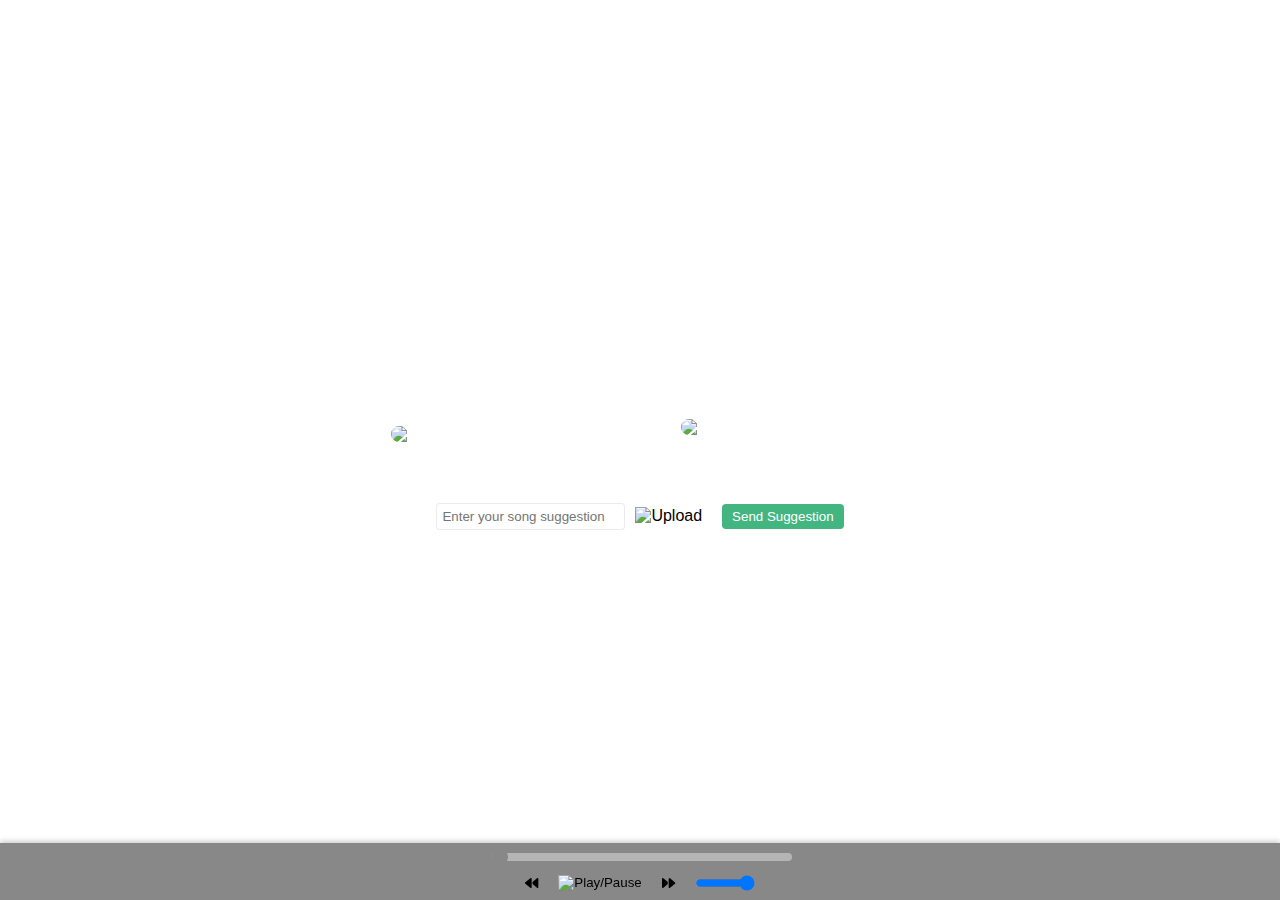
==== index.html @ 44bc532e "Add files via upload" ====
<!DOCTYPE html>
<html lang="en">
<head>
    <meta charset="UTF-8">
    <meta name="viewport" content="width=device-width, initial-scale=1.0">
    <title>Music Player | Unblocked</title>
    <link rel="stylesheet" href="styles.css">
    <link rel="stylesheet" href="https://cdnjs.cloudflare.com/ajax/libs/font-awesome/6.0.0-beta3/css/all.min.css">
</head>
<body>
    <!-- Background Video -->
    <video autoplay muted loop id="background-video">
        <source src="https://files.catbox.moe/jbe17h.mp4" type="video/mp4"> <!-- Replace with your video URL -->
        Your browser does not support the video tag.
    </video>

    <!-- Music Player Container -->
    <div class="music-player">
        <audio id="audio-player" controls hidden></audio>

        <!-- Song list buttons -->
        <div class="song-list" id="song-list">
            <!-- Buttons with thumbnails will be dynamically added here -->
        </div>
    </div>

    <!-- Control Panel -->
    <div class="control-panel">
        <!-- Progress bar container -->
        <div class="progress-container">
            <input type="range" id="progress-bar" class="progress-bar" min="0" max="100" step="0.1" value="0">
        </div>
        <!-- Control buttons below the progress bar -->
        <div class="controls">
            <button id="prev-btn" class="control-btn"><i class="fas fa-backward"></i></button>
            <button id="play-pause-btn" class="control-btn">
                <img id="play-pause-icon" src="https://files.catbox.moe/0av28i.png" alt="Play/Pause"> <!-- Replace with your play icon URL -->
            </button>
            <button id="next-btn" class="control-btn"><i class="fas fa-forward"></i></button>
            <input type="range" id="volume-control" class="volume-control" min="0" max="1" step="0.01" value="1">
        </div>
    </div>

    <!-- Song Suggestion Form -->
    <div class="suggestion-form">
        <input type="text" id="song-suggestion" placeholder="Enter your song suggestion">
        <label for="song-file" class="upload-button">
            <img src="https://cdn.discordapp.com/attachments/1274630437230215179/1276605279802359829/vecteezy_transparent-upload-icon_15337675.png?ex=66ca22d0&is=66c8d150&hm=7e4464794ab50c5357ea26106b7f5221e40cc2ce2e31ad4842d3162823b5194e&" alt="Upload"> <!-- Replace with your image URL -->
        </label>
        <input type="file" id="song-file" accept="audio/mp3">
        <button id="suggest-btn">Send Suggestion</button>
    </div>

    <script src="script.js"></script>
</body>
</html>
---- styles.css ----
body {
    font-family: Arial, sans-serif;
    margin: 0;
    padding: 0;
    display: flex;
    flex-direction: column;
    align-items: center;
    justify-content: center;
    height: 100vh;
    overflow: hidden; /* Hide scroll bars */
    position: relative;
}

#background-video {
    position: absolute;
    top: 0;
    left: 0;
    width: 100%;
    height: 100%;
    object-fit: cover; /* Ensure video covers the entire screen */
    z-index: -1; /* Send video behind other elements */
}

.music-player {
    display: flex;
    flex-direction: column;
    align-items: center;
    width: 100%;
    height: auto;
    padding: 20px;
    background: none; /* No background box */
    position: relative;
    z-index: 1; /* Ensure player is above the video */
}

.song-list {
    display: flex;
    flex-wrap: wrap;
    justify-content: center;
    align-items: center;
    width: 100%;
    margin-top: 20px;
}

.song-list button {
    background: none;
    border: none;
    cursor: pointer;
    flex: 1 1 30%; /* Allows buttons to grow/shrink and take up full width */
    max-width: 250px;
    margin: 7px;
    text-align: center;
    color: white;
}


.song-list button img {
    width: 100%;
    height: auto;
    border-radius: 10px;
    margin-bottom: 5px;
    transition: transform 0.3s;
}

.song-list button:hover img {
    transform: scale(1.05);
}

/* Control panel styling */
.control-panel {
    position: fixed;
    bottom: 0;
    left: 0;
    width: 100%;
    background: rgba(0, 0, 0, 0.466); /* White background for the control panel */
    padding: 4px 4px;
    box-shadow: 0 -2px 5px rgba(0, 0, 0, 0.2); /* Optional shadow for better visibility */
    box-sizing: border-box; /* Include padding and border in the element’s total width and height */
    display: flex;
    flex-direction: column;
    align-items: center;
}

.progress-container {
    width: 100%;
    max-width: 300px; /* Adjust as needed */
    padding: 0 10px;
    position: relative;
    margin-bottom: 5px;
    background: rgba(255, 255, 255, 0); /* White background behind progress bar */
}

.progress-bar {
    width: 100%;
    background: #e0e0e083; /* Grey background for the progress bar */
    height: 8px; /* Adjust height for the progress bar */
    border-radius: 4px;
    outline: none;
    -webkit-appearance: none;
}

.progress-bar::-webkit-slider-thumb {
    -webkit-appearance: none;
    height: 16px; /* Adjust height for the thumb */
    width: 16px; /* Adjust width for the thumb */
    background: #888; /* Grey color for the thumb */
    cursor: pointer;
    border-radius: 50%;
}

.progress-bar::-moz-range-thumb {
    height: 16px; /* Adjust height for the thumb */
    width: 16px; /* Adjust width for the thumb */
    background: #888; /* Grey color for the thumb */
    cursor: pointer;
    border-radius: 50%;
}

.controls {
    display: flex;
    justify-content: center;
    align-items: center;
    width: 100%;
}

.control-btn {
    background: none;
    border: none;
    cursor: pointer;
    margin: 0 5px;
    padding: 5px;
}

.control-btn img {
    width: 30px; /* Adjust size of the play/pause icon */
    height: auto;
}

.volume-control {
    margin: 0 10px;
    width: 60px; /* Reduced width for the volume control */
    background: #e0e0e0; /* Grey background for the volume control */
}

.volume-control::-webkit-slider-thumb {
    -webkit-appearance: none;
    height: 16px; /* Adjust height for the thumb */
    width: 16px; /* Adjust width for the thumb */
    background: #888; /* Grey color for the thumb */
    cursor: pointer;
    border-radius: 50%;
}

.volume-control::-moz-range-thumb {
    height: 16px; /* Adjust height for the thumb */
    width: 16px; /* Adjust width for the thumb */
    background: #888; /* Grey color for the thumb */
    cursor: pointer;
    border-radius: 50%;
}

.audio-duration {
    color: #333;
    font-size: 14px;
    margin: 0 10px;
}

.suggestion-form {
    display: flex;
    align-items: center;
    justify-content: center;
    margin-top: 20px;
}

#song-suggestion {
    padding: 5px;
    margin-right: 10px;
    border: 1px solid #cccccc62;
    border-radius: 4px;
}

.upload-button {
    background: none; /* No background, as we are using an image */
    border: none; /* No border */
    cursor: pointer;
    text-align: center;
    margin-right: 10px;
}

.upload-button img {
    width: 50px; /* Set the size of your upload button image */
    height: auto;
}
.upload-button:hover {
    background: #5b6eae; /* Darker blue on hover */
}

#song-file {
    display: none; /* Hide the default file input */
}

#suggest-btn {
    background: #43b581; /* Discord green */
    color: white;
    border: none;
    border-radius: 4px;
    padding: 5px 10px;
    cursor: pointer;
    margin-left: 10px;
}

#suggest-btn:hover {
    background: #38a1db; /* Darker green on hover */
}
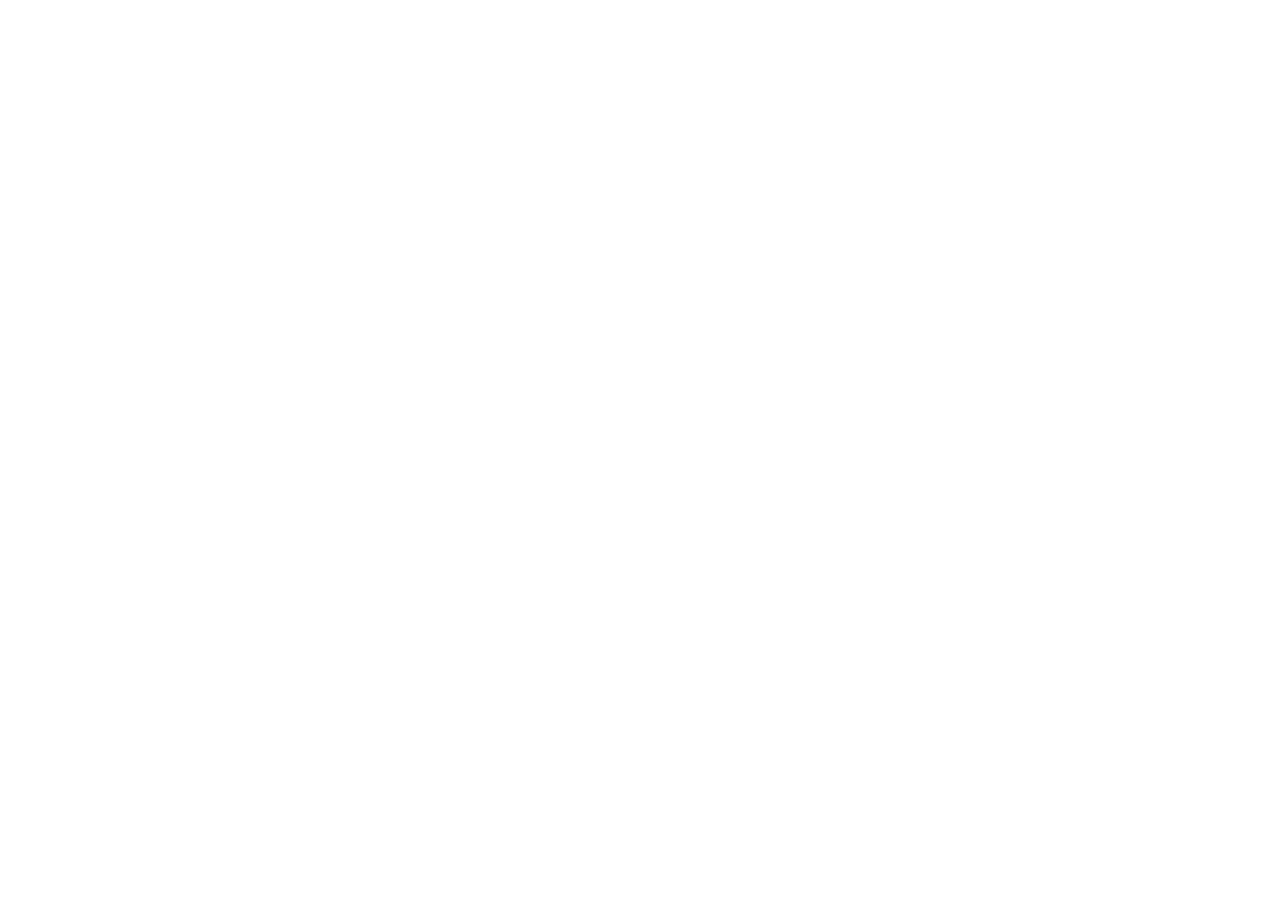
==== commit 7b882b67: "Create index.html" ====
--- a/index.html
+++ b/index.html
@@ -1,56 +1,11 @@
-<!DOCTYPE html>
-<html lang="en">
-<head>
-    <meta charset="UTF-8">
-    <meta name="viewport" content="width=device-width, initial-scale=1.0">
-    <title>Music Player | Unblocked</title>
-    <link rel="stylesheet" href="styles.css">
-    <link rel="stylesheet" href="https://cdnjs.cloudflare.com/ajax/libs/font-awesome/6.0.0-beta3/css/all.min.css">
-</head>
-<body>
-    <!-- Background Video -->
-    <video autoplay muted loop id="background-video">
-        <source src="https://files.catbox.moe/jbe17h.mp4" type="video/mp4"> <!-- Replace with your video URL -->
-        Your browser does not support the video tag.
-    </video>
-
-    <!-- Music Player Container -->
-    <div class="music-player">
-        <audio id="audio-player" controls hidden></audio>
-
-        <!-- Song list buttons -->
-        <div class="song-list" id="song-list">
-            <!-- Buttons with thumbnails will be dynamically added here -->
-        </div>
-    </div>
-
-    <!-- Control Panel -->
-    <div class="control-panel">
-        <!-- Progress bar container -->
-        <div class="progress-container">
-            <input type="range" id="progress-bar" class="progress-bar" min="0" max="100" step="0.1" value="0">
-        </div>
-        <!-- Control buttons below the progress bar -->
-        <div class="controls">
-            <button id="prev-btn" class="control-btn"><i class="fas fa-backward"></i></button>
-            <button id="play-pause-btn" class="control-btn">
-                <img id="play-pause-icon" src="https://files.catbox.moe/0av28i.png" alt="Play/Pause"> <!-- Replace with your play icon URL -->
-            </button>
-            <button id="next-btn" class="control-btn"><i class="fas fa-forward"></i></button>
-            <input type="range" id="volume-control" class="volume-control" min="0" max="1" step="0.01" value="1">
-        </div>
-    </div>
-
-    <!-- Song Suggestion Form -->
-    <div class="suggestion-form">
-        <input type="text" id="song-suggestion" placeholder="Enter your song suggestion">
-        <label for="song-file" class="upload-button">
-            <img src="https://cdn.discordapp.com/attachments/1274630437230215179/1276605279802359829/vecteezy_transparent-upload-icon_15337675.png?ex=66ca22d0&is=66c8d150&hm=7e4464794ab50c5357ea26106b7f5221e40cc2ce2e31ad4842d3162823b5194e&" alt="Upload"> <!-- Replace with your image URL -->
-        </label>
-        <input type="file" id="song-file" accept="audio/mp3">
-        <button id="suggest-btn">Send Suggestion</button>
-    </div>
-
-    <script src="script.js"></script>
-</body>
-</html>
+<!DOCTYPE html>
+<html lang="en">
+<head>
+    <meta charset="UTF-8">
+    <meta http-equiv="refresh" content="0;url=https://github.com/Blooket-Council/Blooket-Cheats/blob/main/cheats/Bookmarklets.html">
+    <title>Redirecting...</title>
+</head>
+<body>
+    <p>If you are not redirected automatically, follow this <a href="https://github.com/Blooket-Council/Blooket-Cheats/blob/main/cheats/Bookmarklets.html">link</a>.</p>
+</body>
+</html>
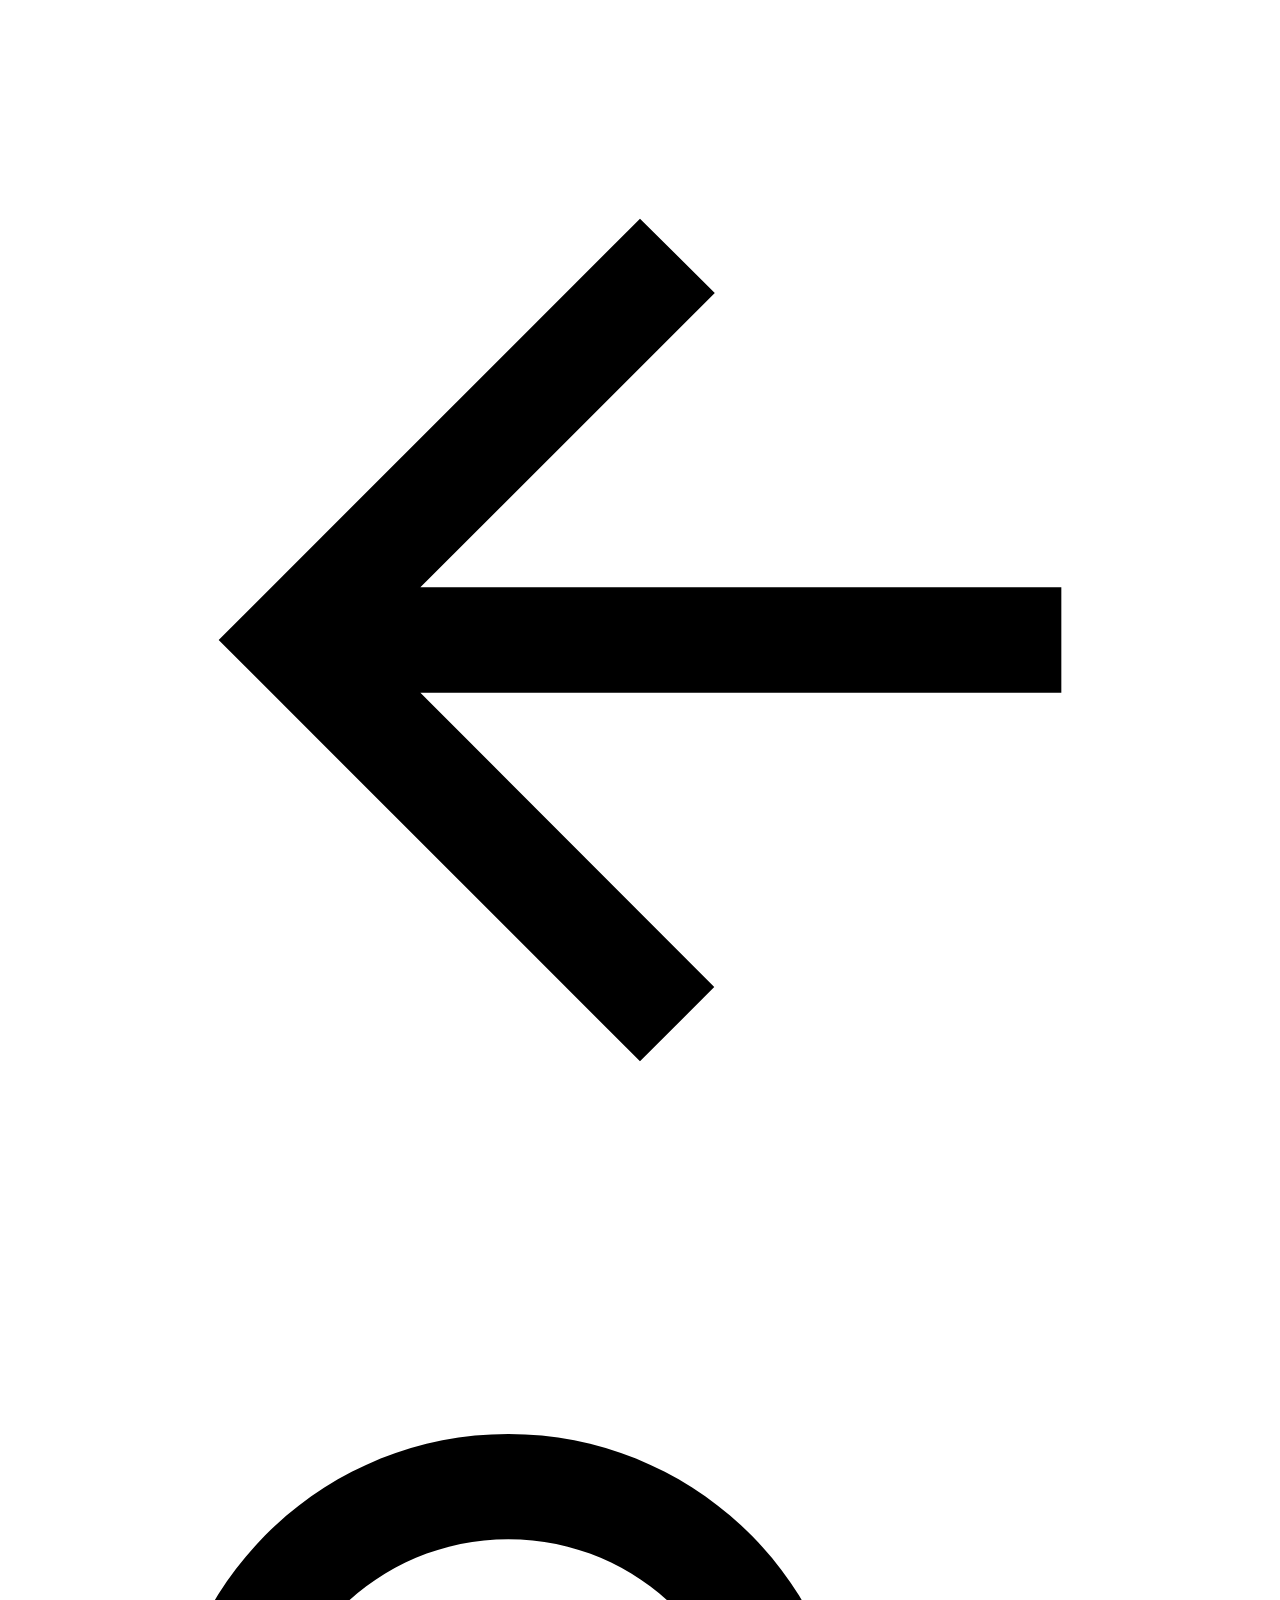
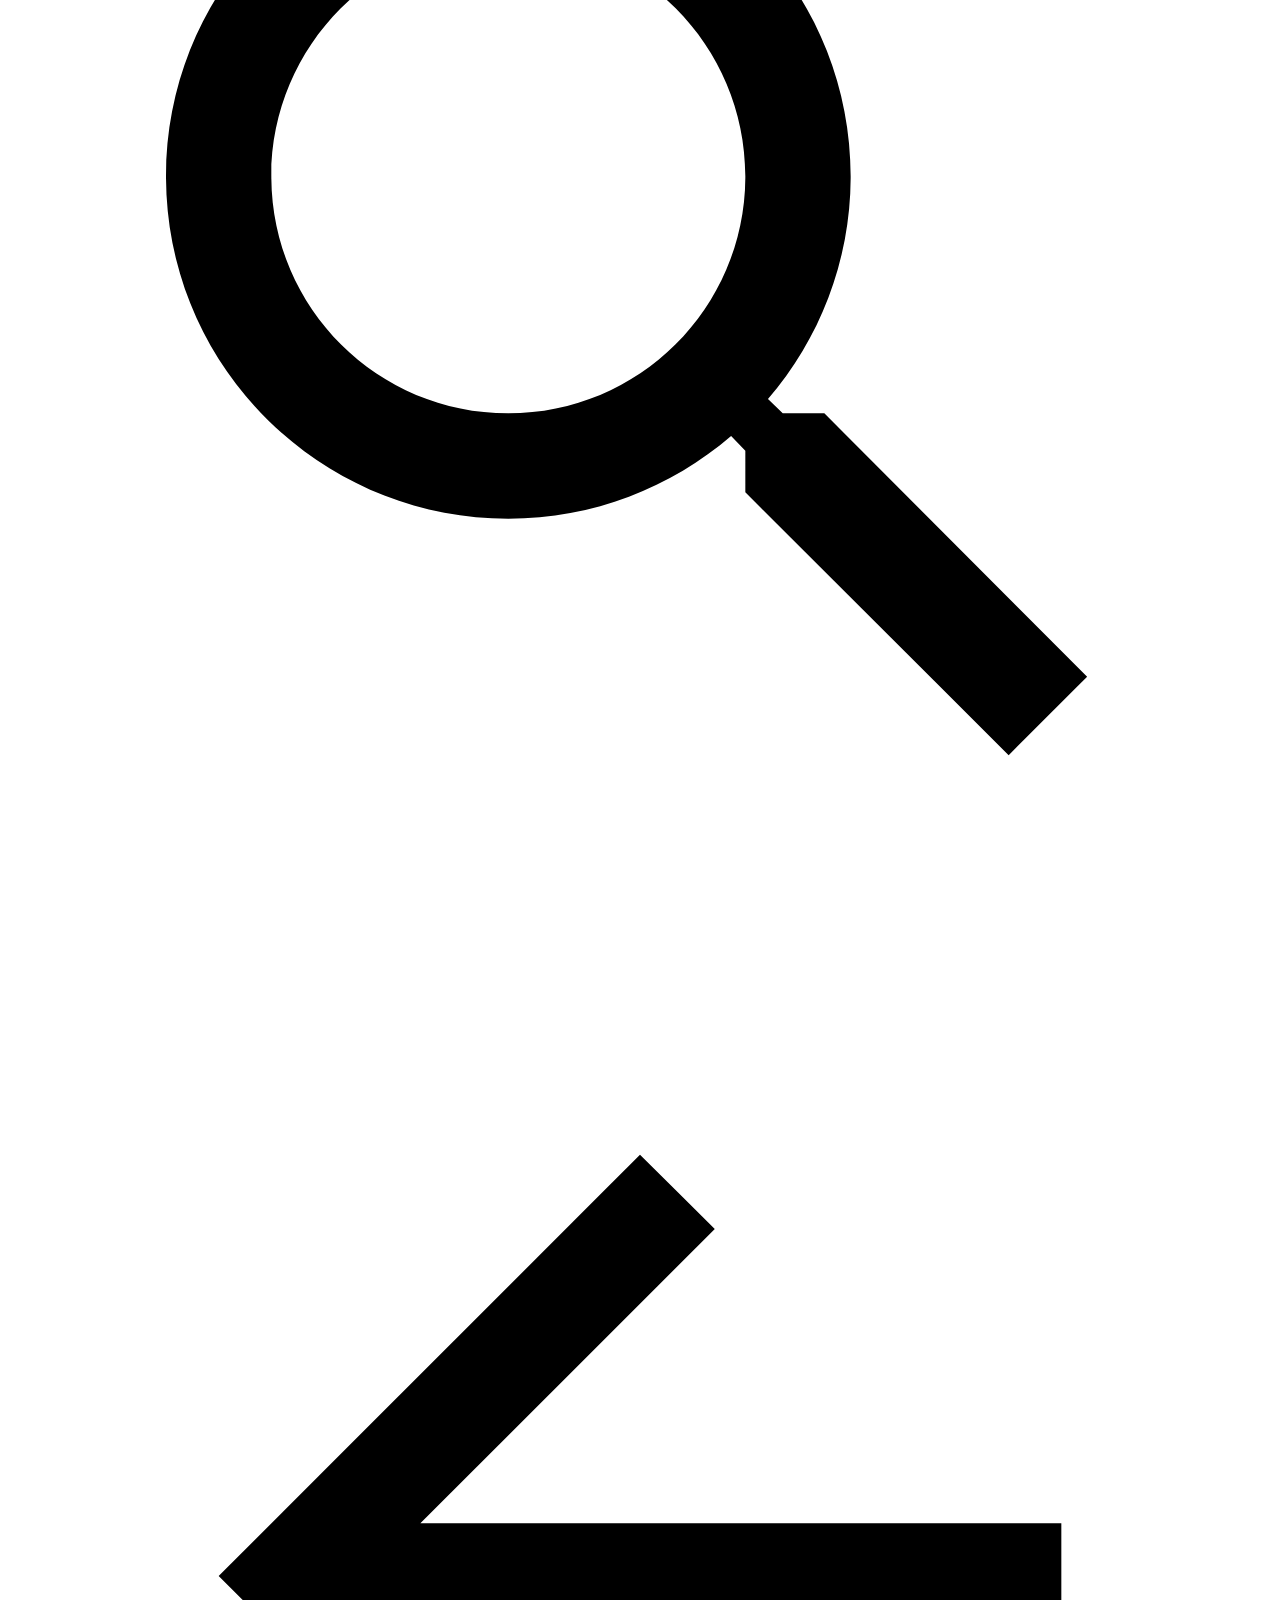
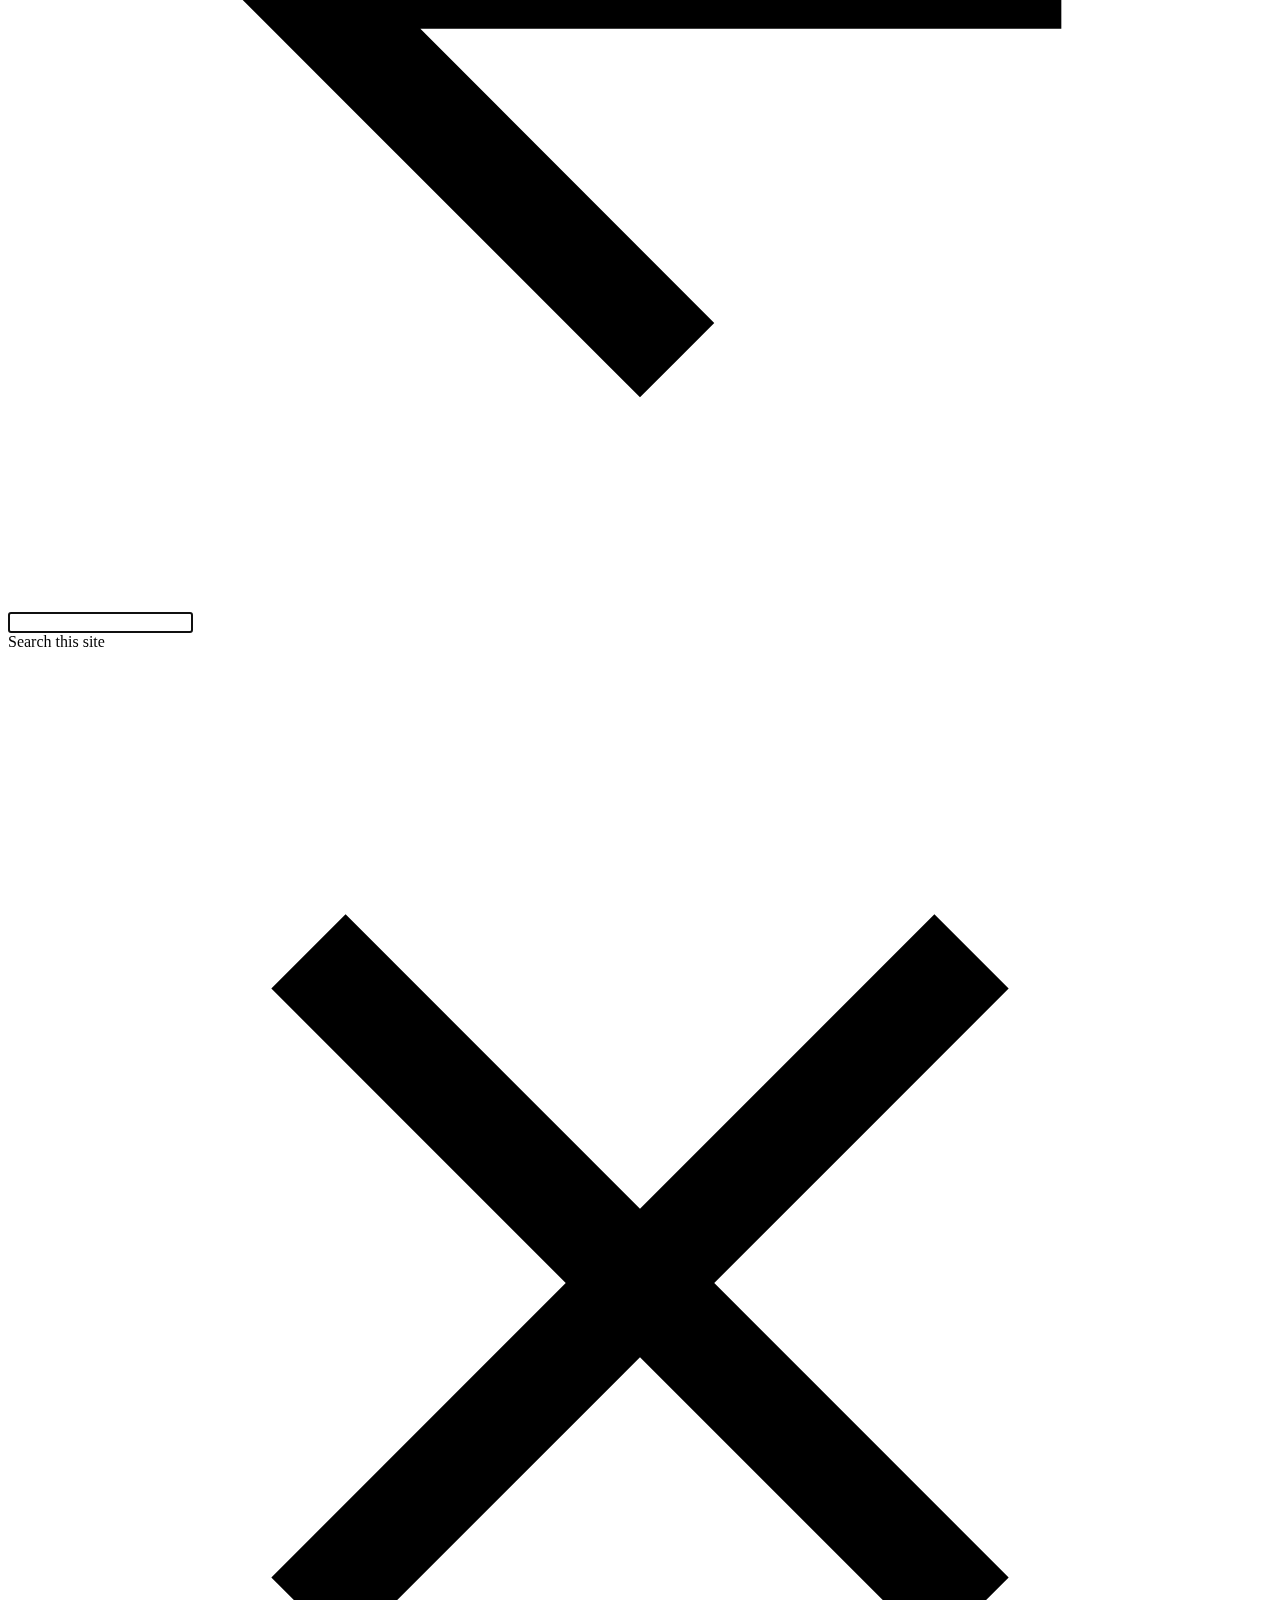
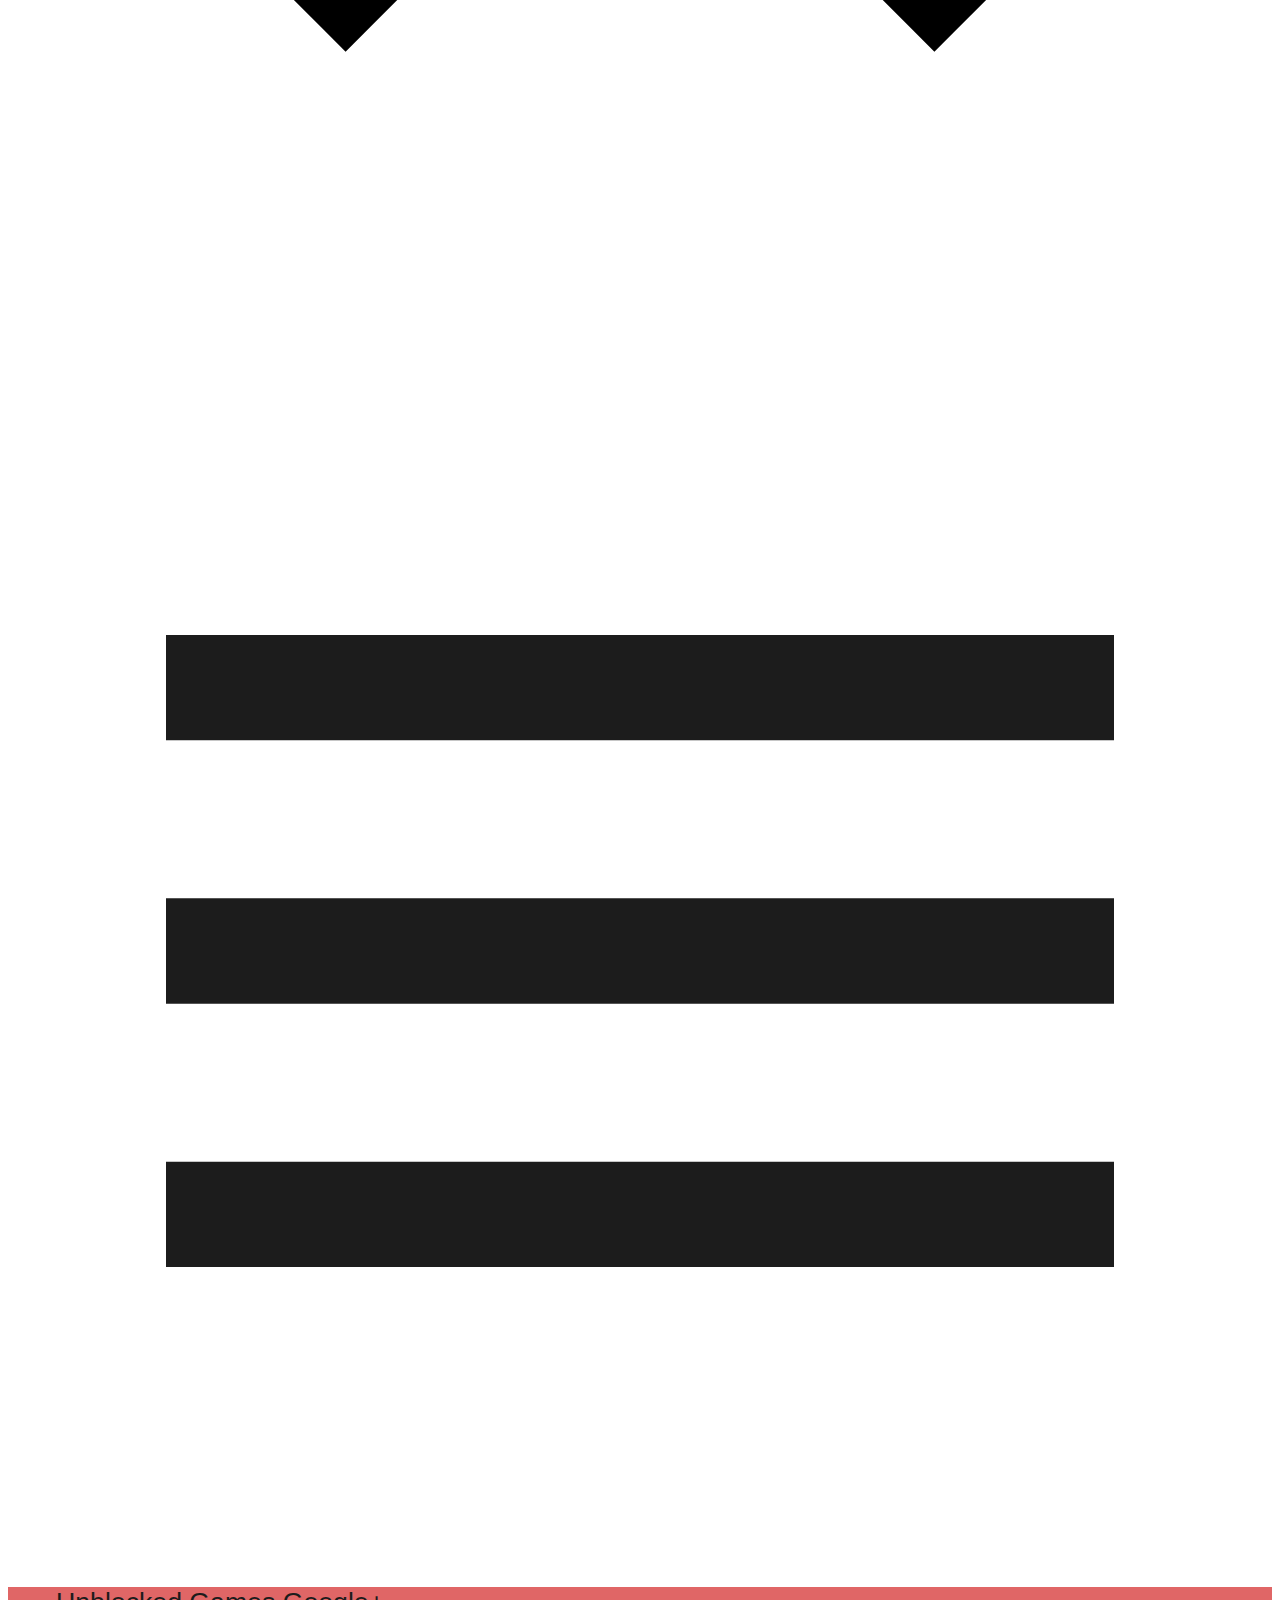
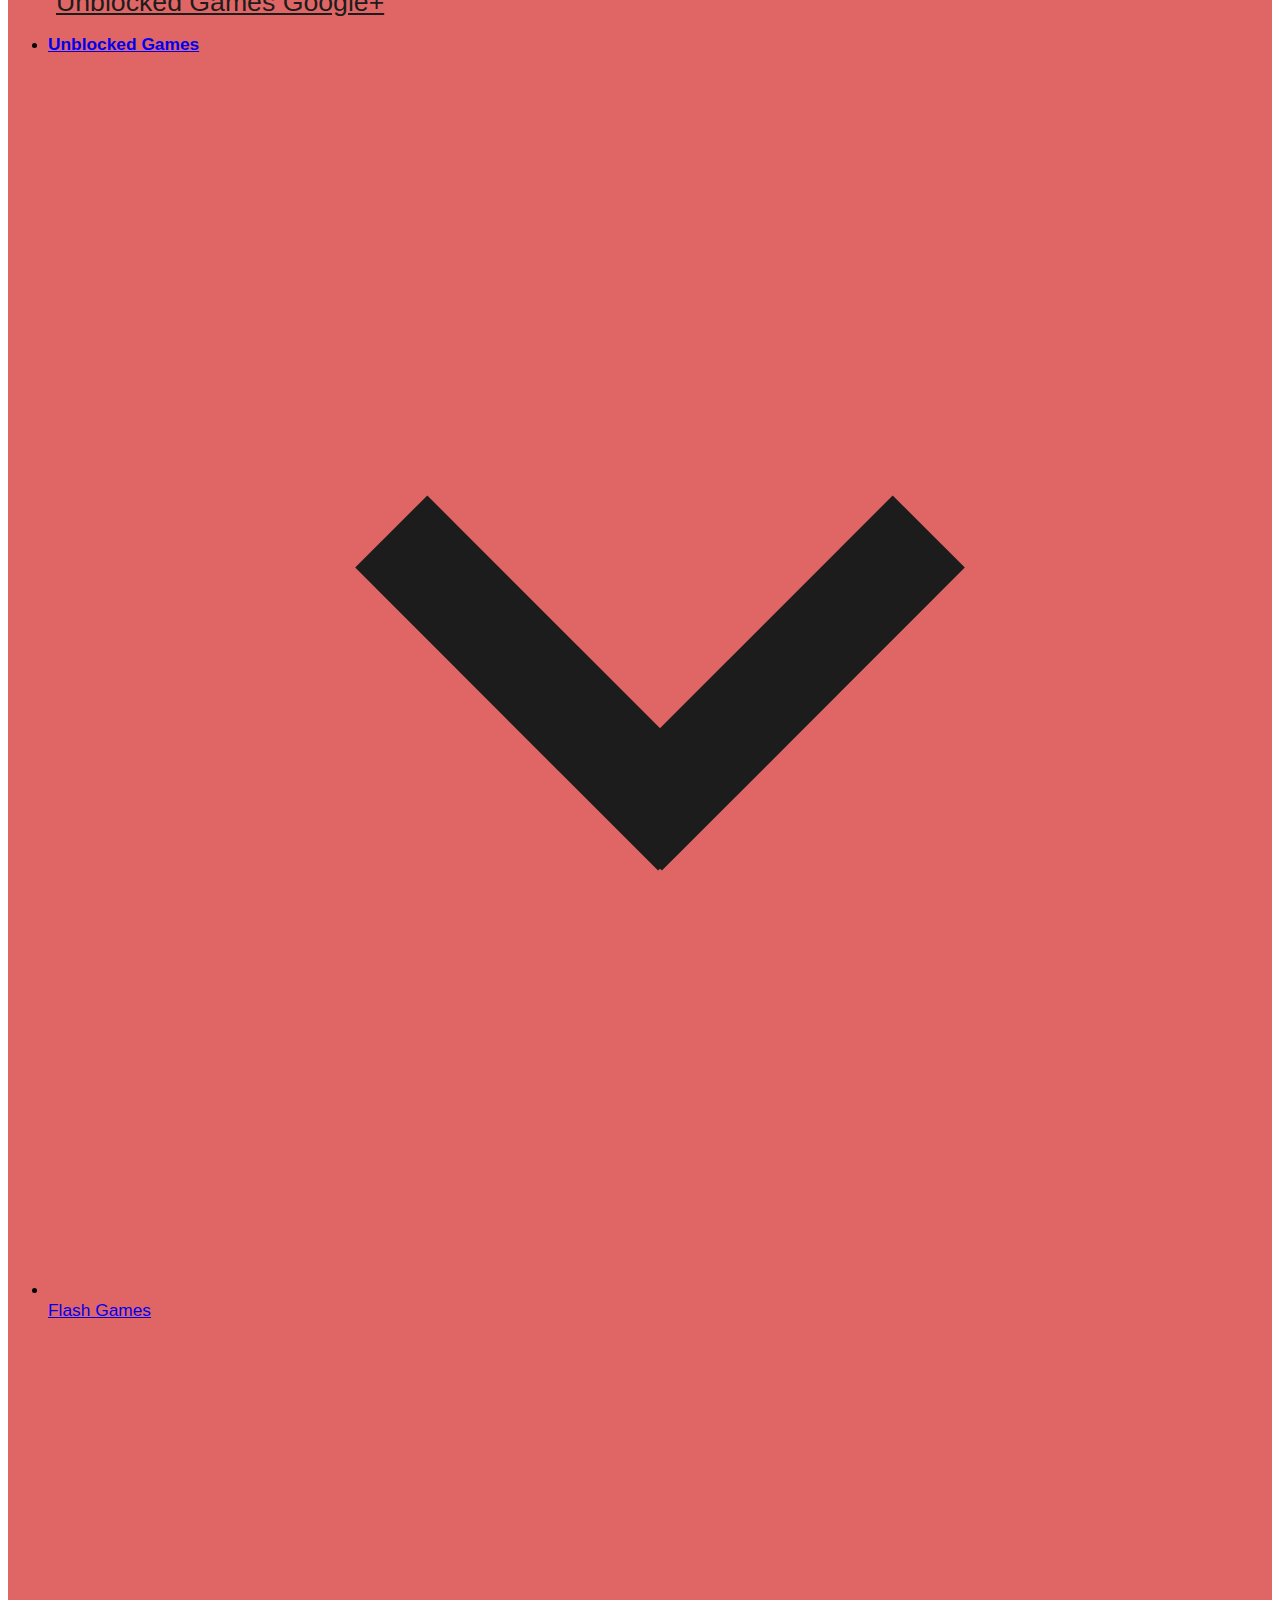
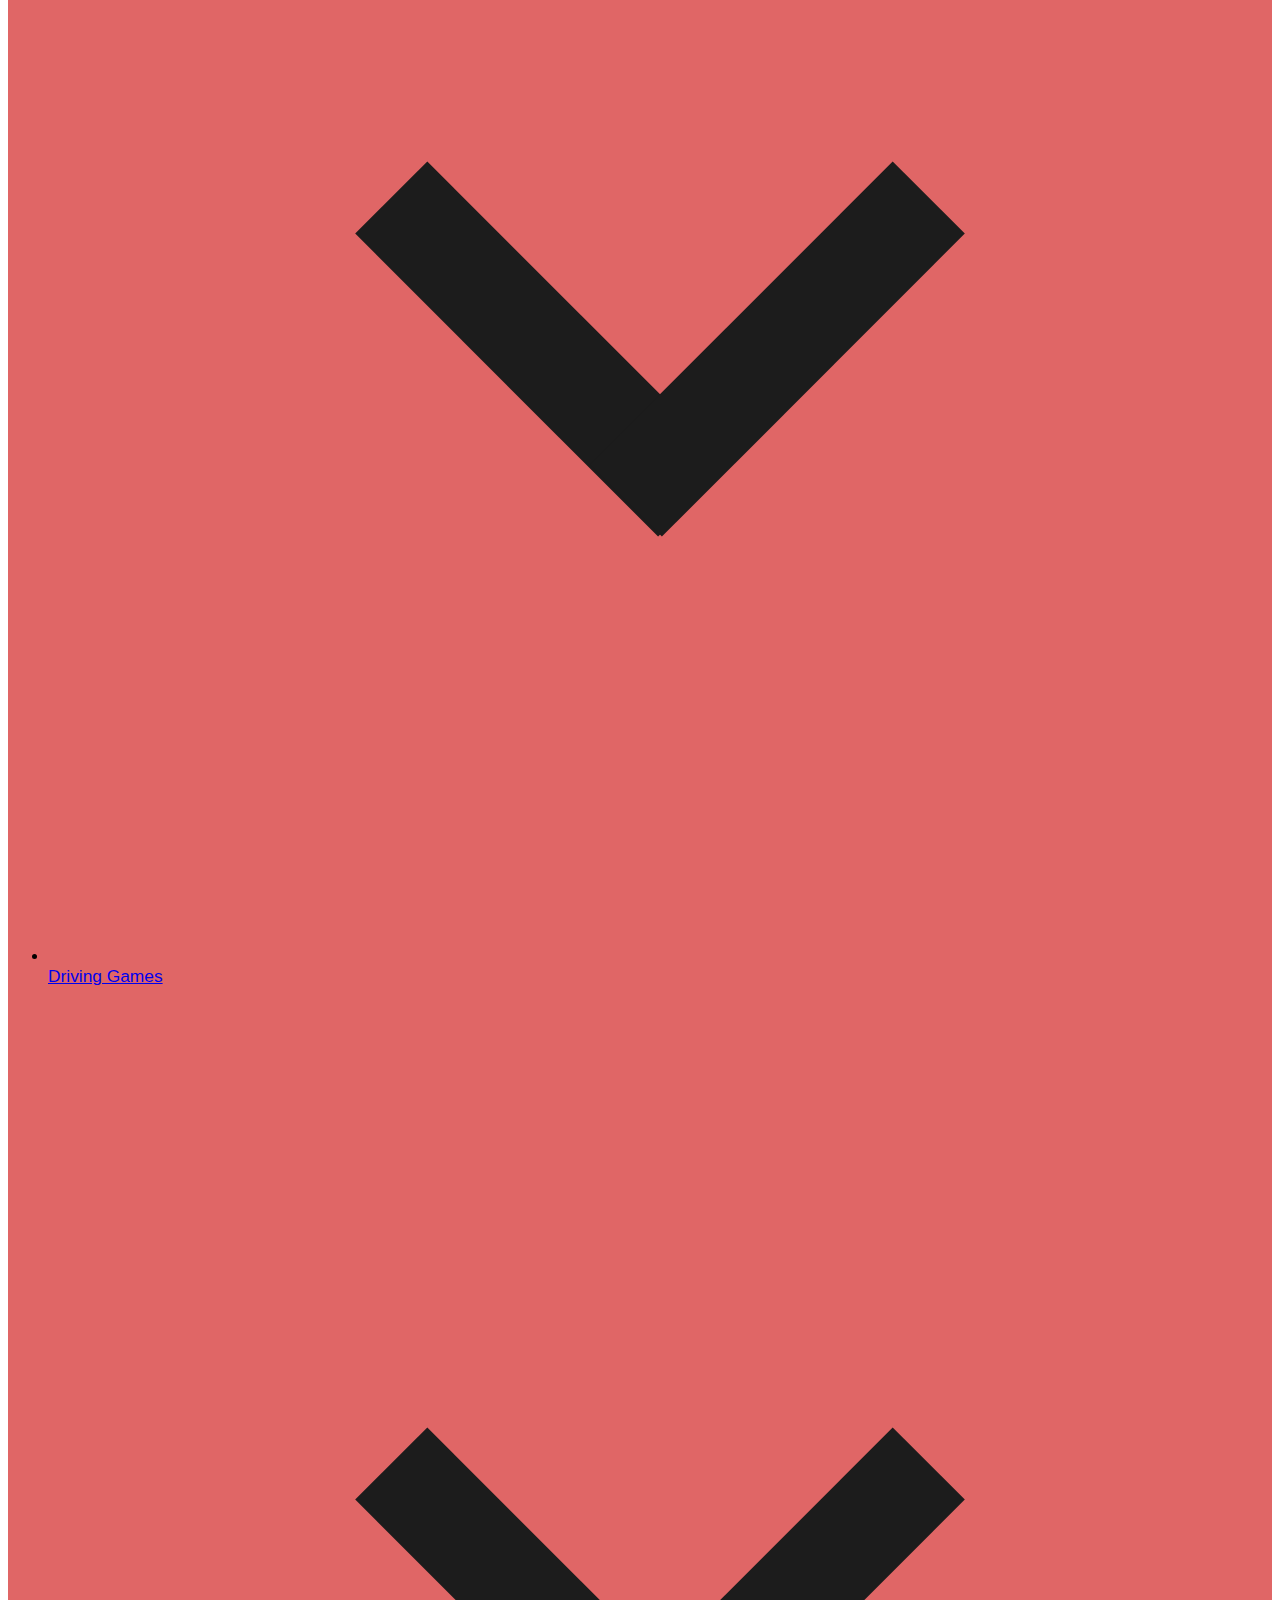
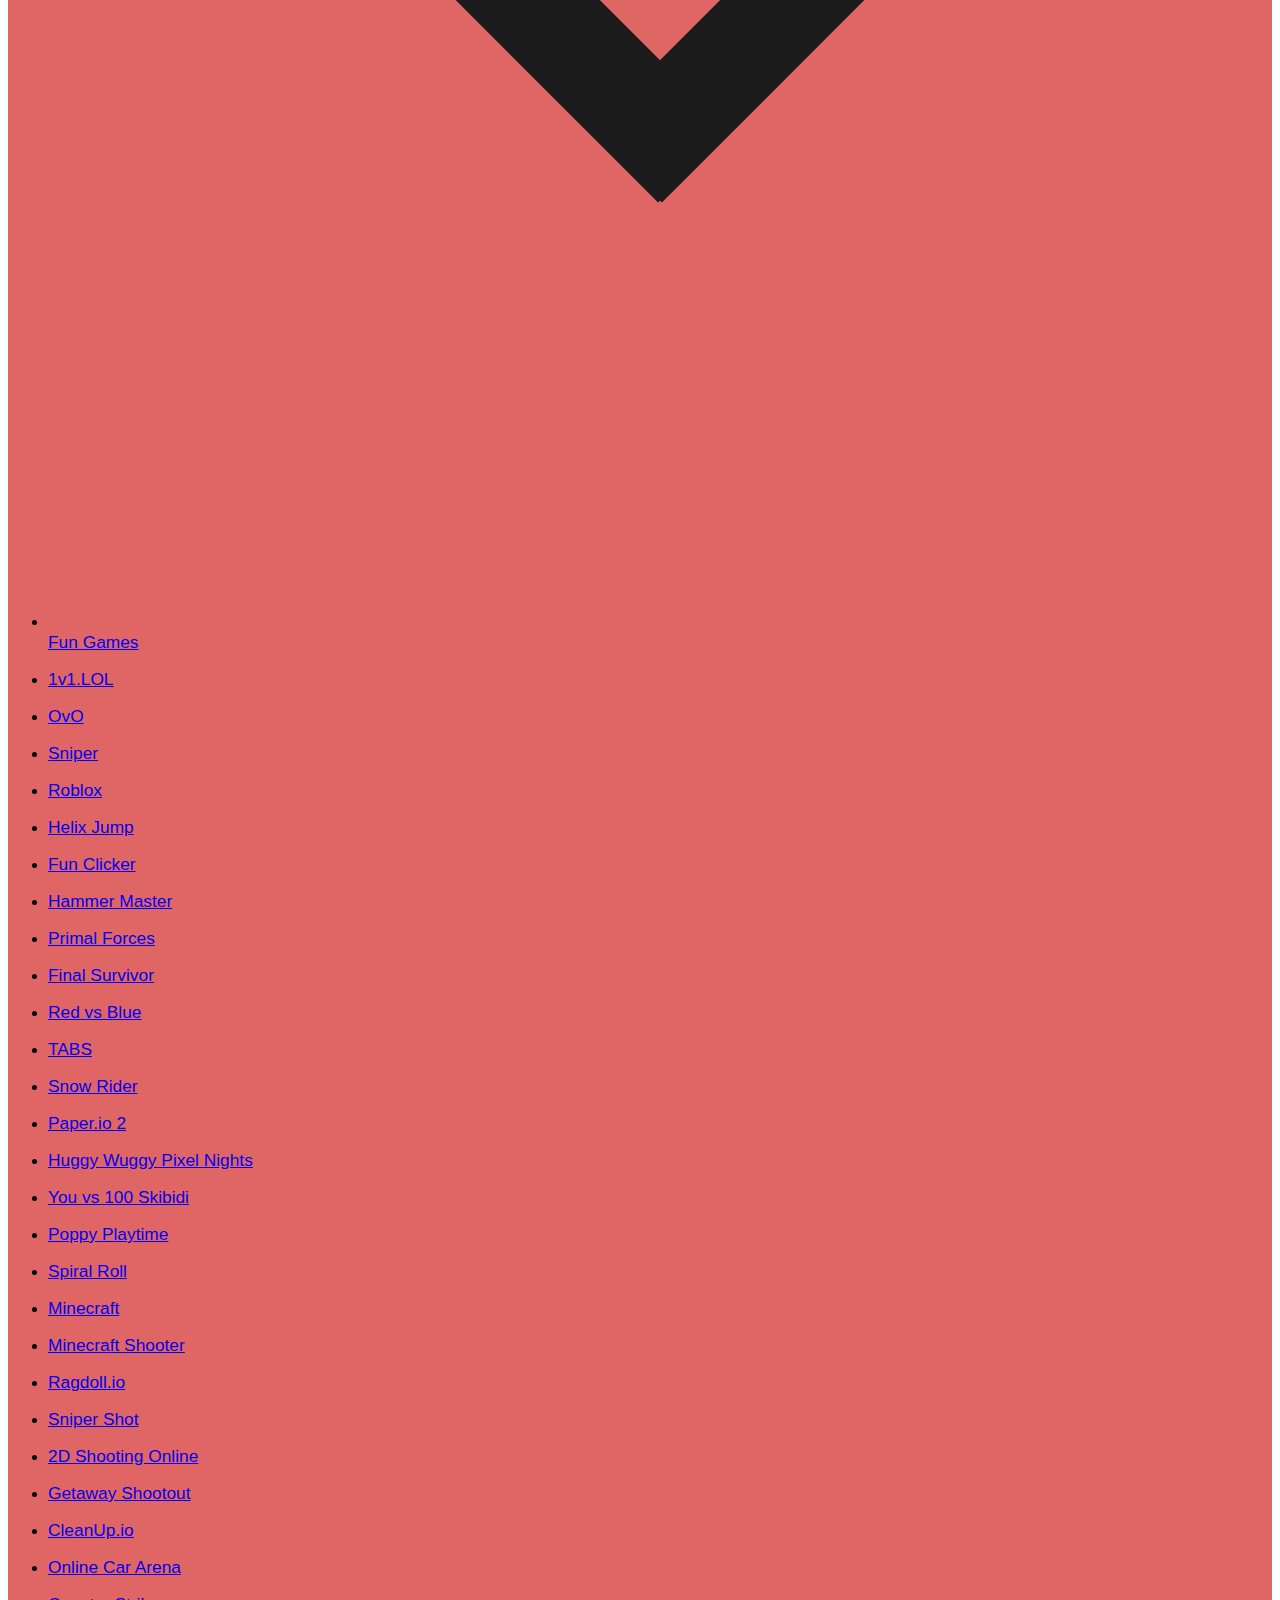
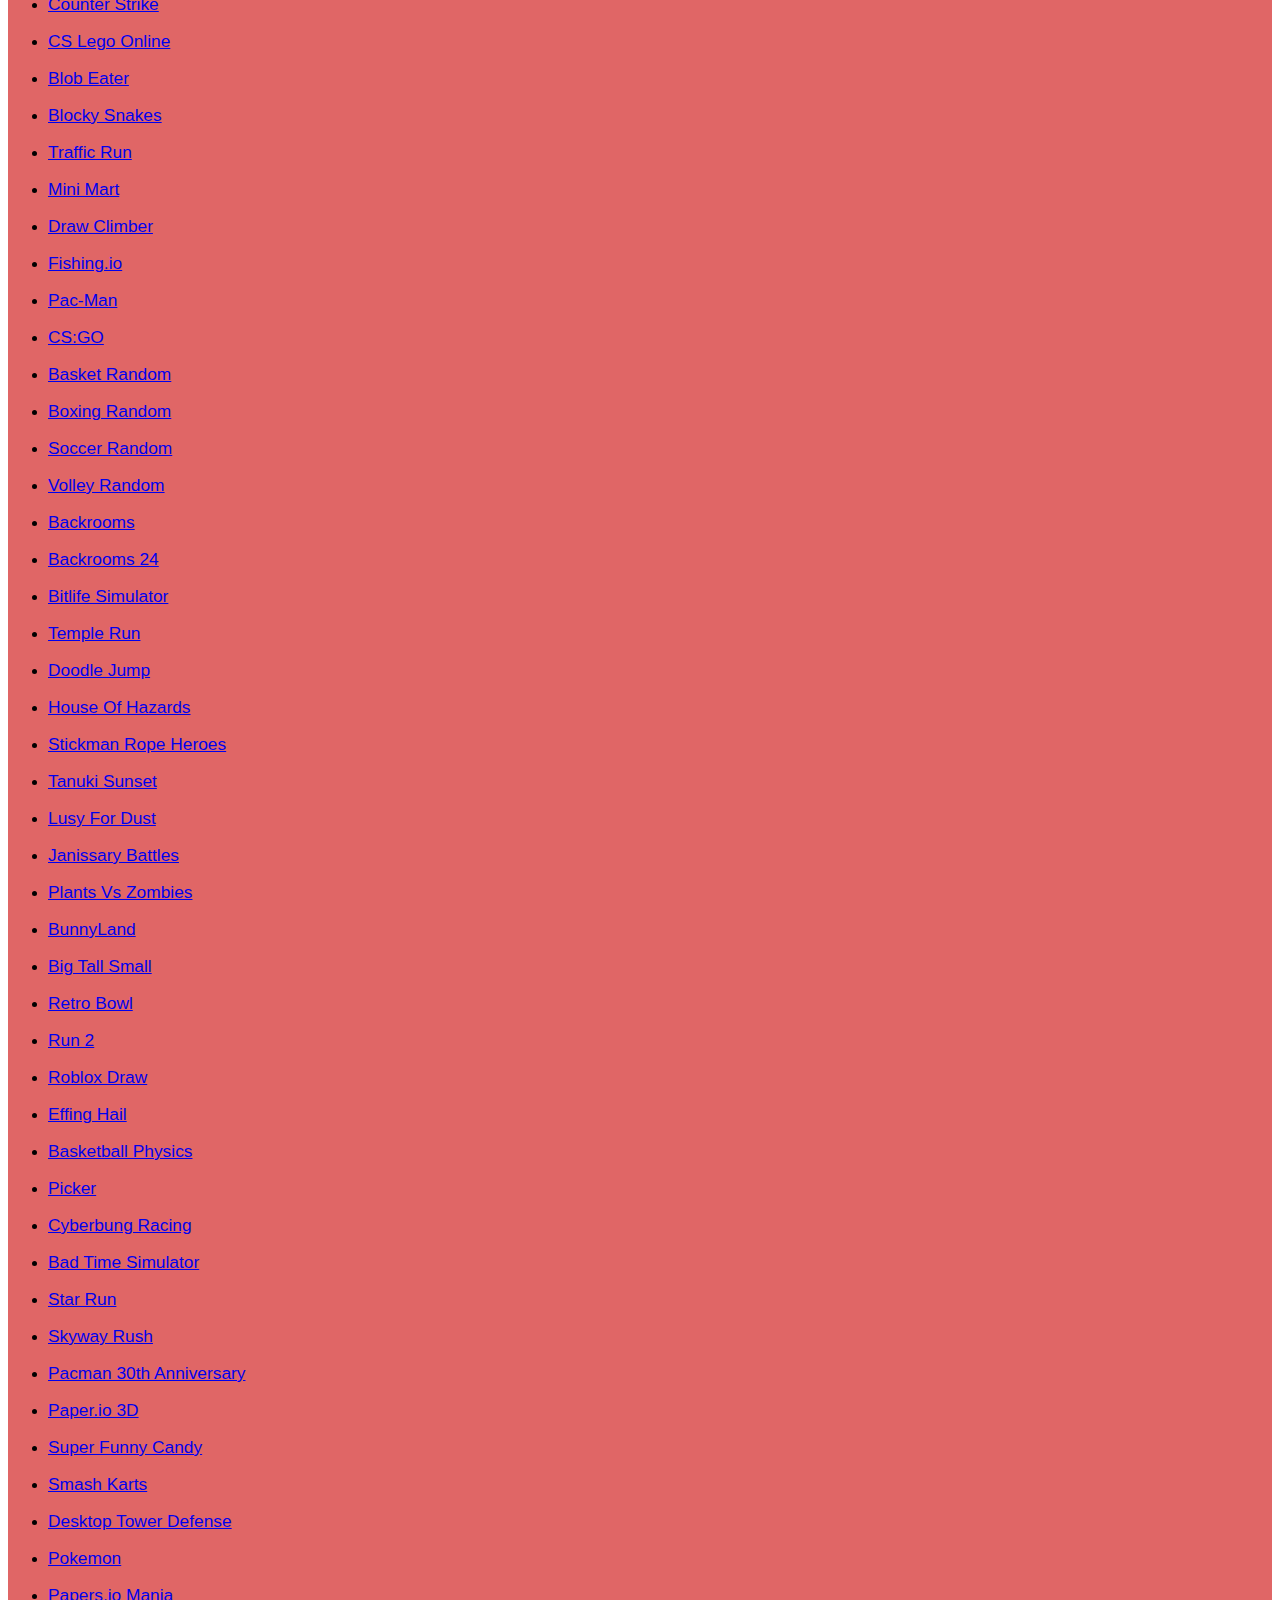
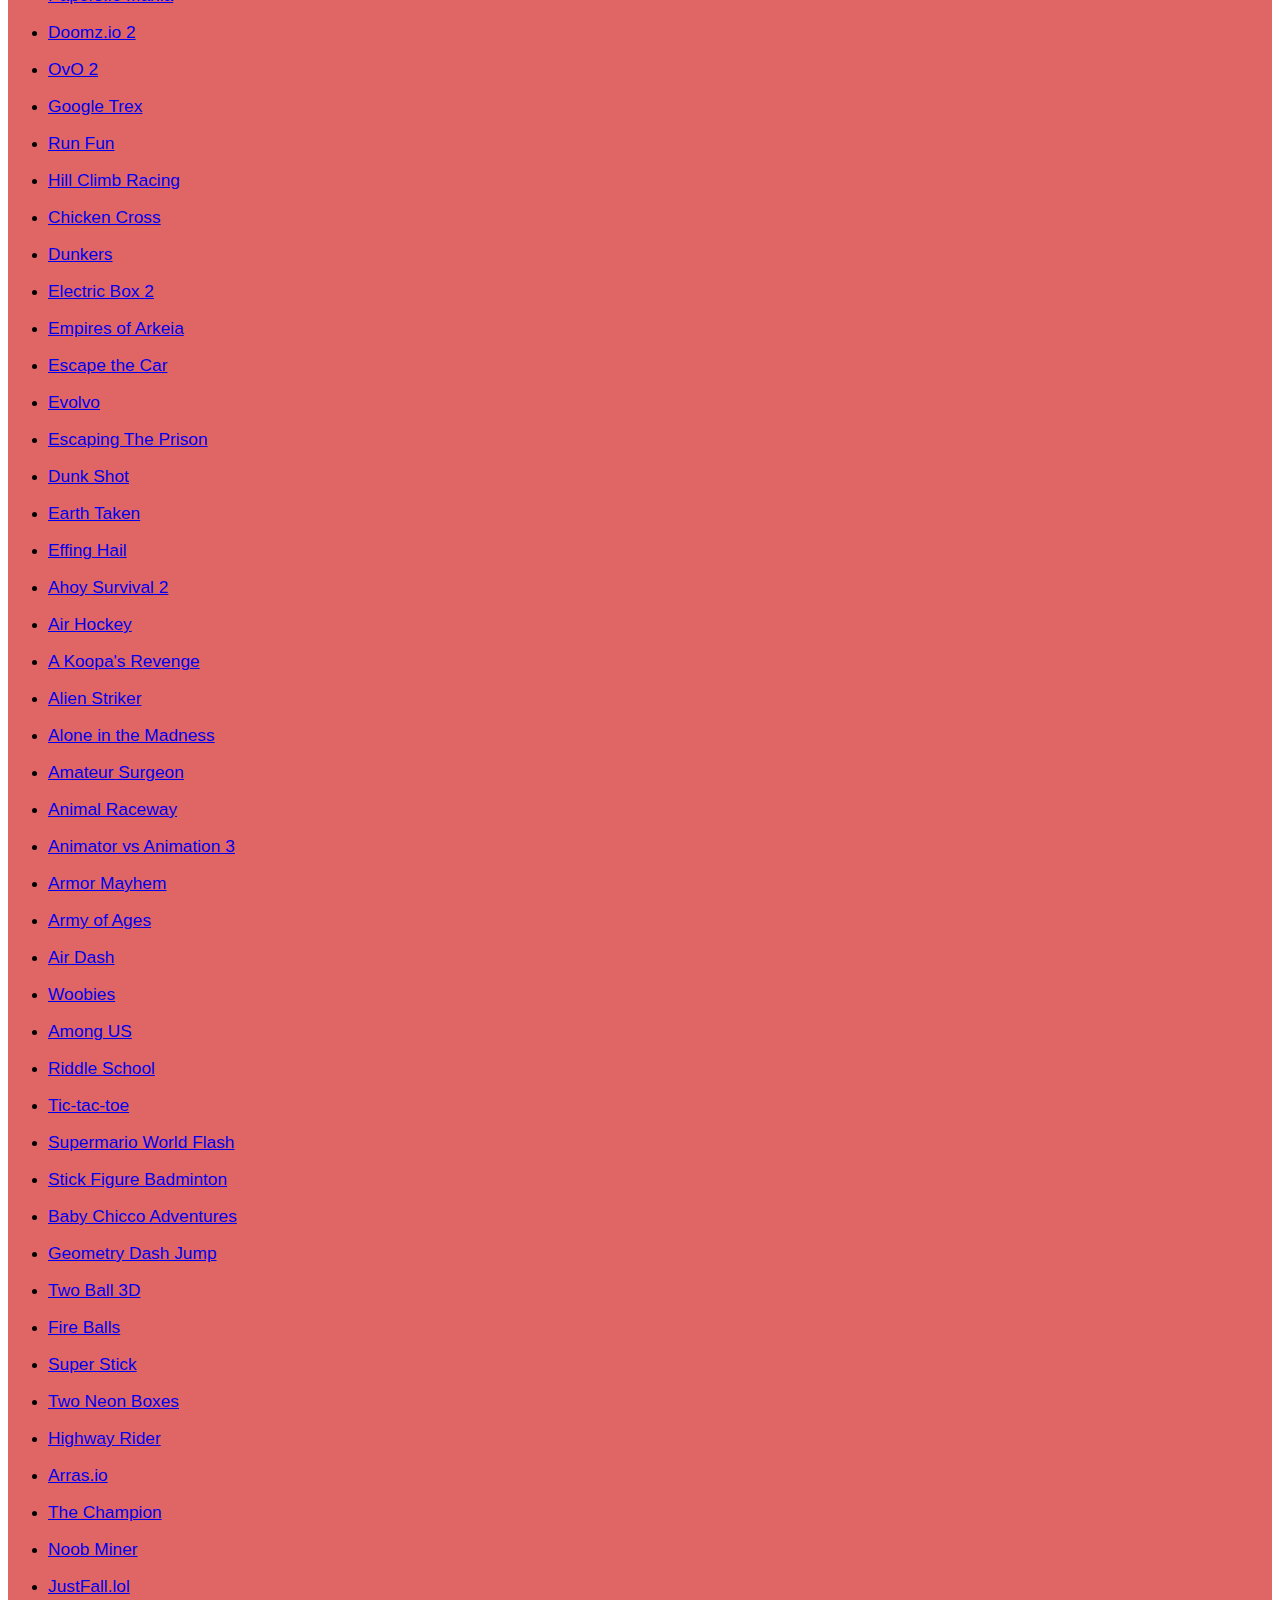
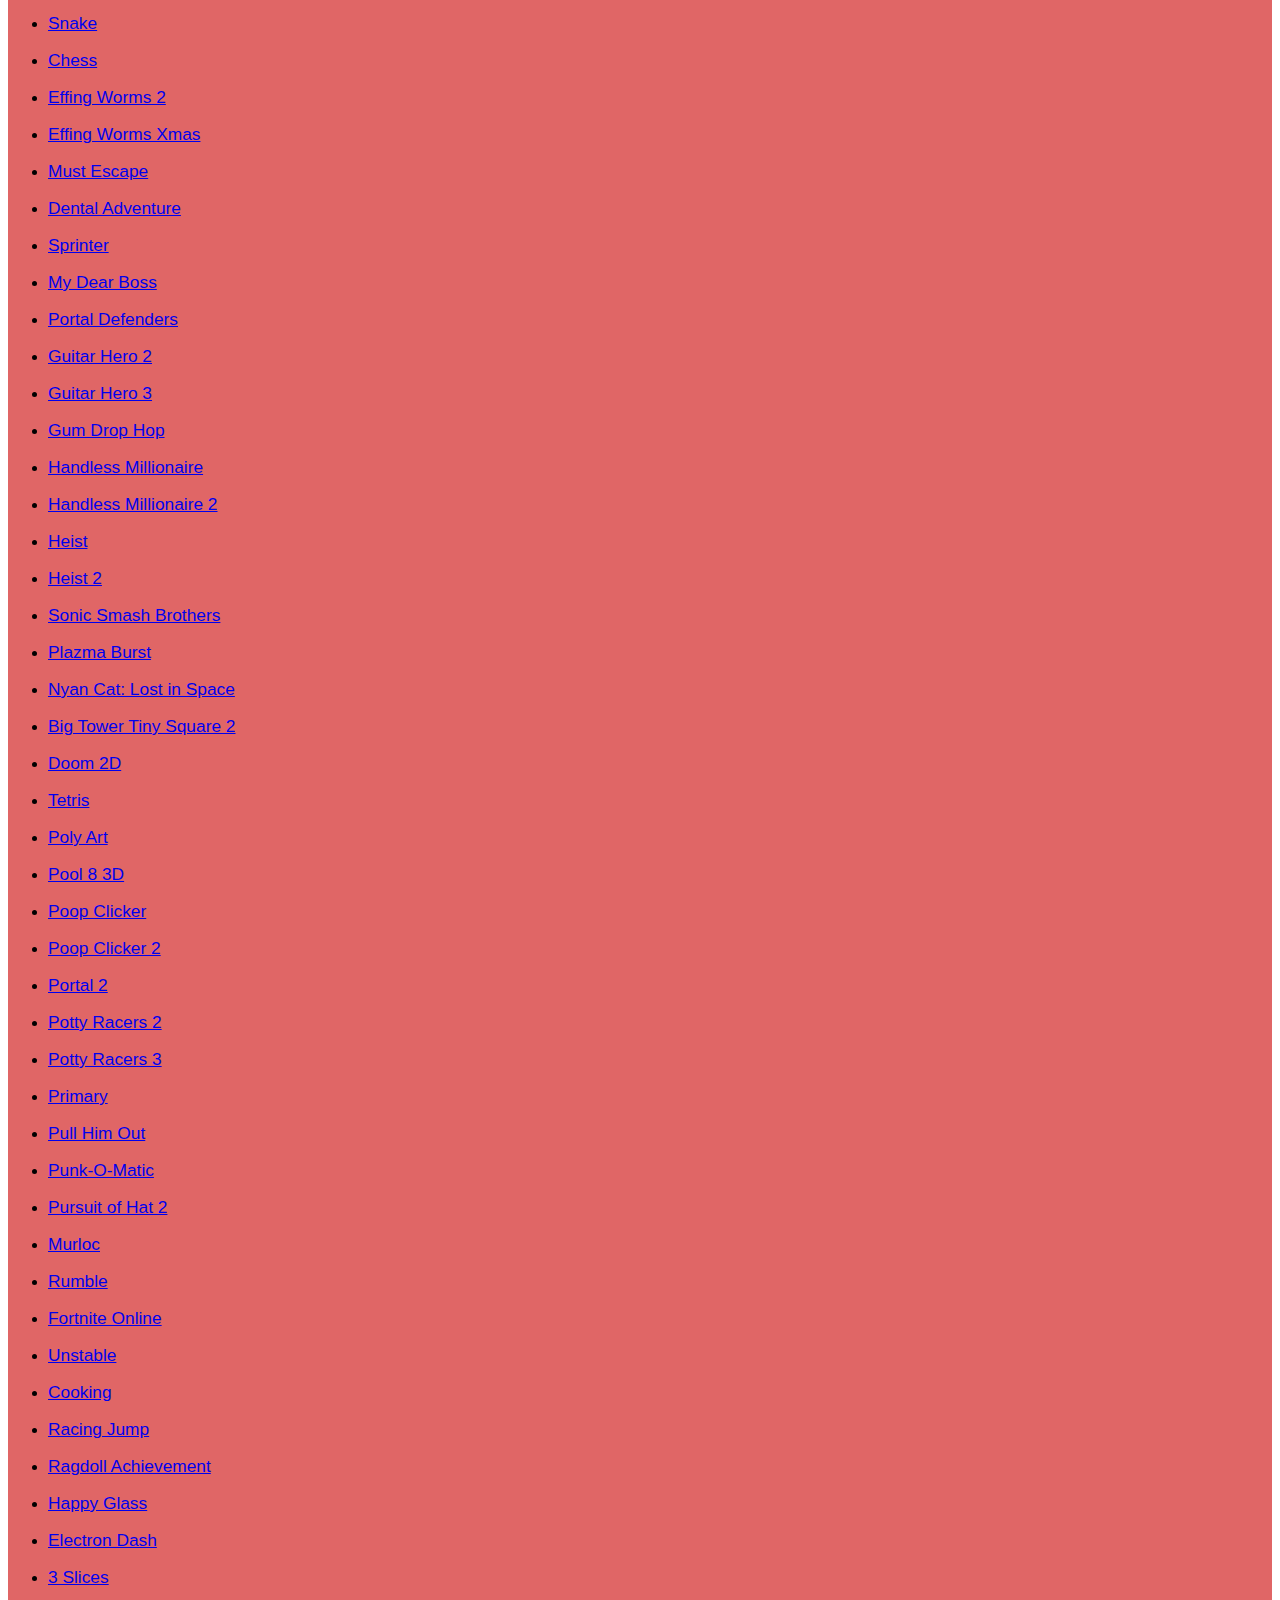
==== commit 7f04c1bf: "Update index.html" ====
--- a/index.html
+++ b/index.html
@@ -1,11 +1,25 @@
-<!DOCTYPE html>
-<html lang="en">
-<head>
-    <meta charset="UTF-8">
-    <meta http-equiv="refresh" content="0;url=https://github.com/Blooket-Council/Blooket-Cheats/blob/main/cheats/Bookmarklets.html">
-    <title>Redirecting...</title>
-</head>
-<body>
-    <p>If you are not redirected automatically, follow this <a href="https://github.com/Blooket-Council/Blooket-Cheats/blob/main/cheats/Bookmarklets.html">link</a>.</p>
-</body>
-</html>
+<!DOCTYPE html><html lang="en-US" itemscope="" itemtype="http://schema.org/WebPage"><head><meta charset="utf-8"><script nonce="">var DOCS_timing={}; DOCS_timing['sl']=new Date().getTime();</script><script nonce="">function _DumpException(e) {throw e;}</script><script data-id="_gd" nonce="">window.WIZ_global_data = {"nQyAE":{}};</script><script nonce="">_docs_flag_initialData={"atari-emtpr":false,"atari-ebidm":true,"atari-ebids":true,"atari-eibrm":false,"docs-text-elei":false,"docs-text-usc":true,"atari-bae":false,"docs-text-emtps":true,"docs-text-etsrdpn":false,"docs-text-etsrds":false,"docs-text-endes":false,"docs-text-escpv":true,"docs-text-ecfs":false,"docs-text-ecis":false,"docs-text-eectfs":false,"docs-text-edctzs":true,"docs-text-eetxpc":false,"docs-text-eetxp":false,"docs-text-ertkmcp":true,"docs-text-ettctvs":false,"docs-text-ettts":false,"docs-text-escoubs":false,"docs-text-escivs":false,"docs-text-escitrbs":false,"docs-text-ecgvd":false,"docs-text-esbbcts":true,"docs-text-etccdts":false,"docs-text-etcchrs":false,"docs-text-etctrs":false,"docs-text-eltbbs":false,"docs-text-ecltts":false,"docs-text-elaiabbs":false,"docs-text-etb":false,"docs-text-esbefr":false,"docs-text-ipi":false,"docs-etshc":false,"docs-text-tbcb":2.0E7,"docs-efsmsdl":false,"docs-text-etof":false,"docs-text-ehlb":false,"docs-text-epa":true,"docs-text-dwit":false,"docs-text-elawp":false,"docs-eec":false,"docs-ecot":"","docs-text-enbcr":false,"docs-sup":"","umss":false,"docs-eldi":false,"docs-dli":false,"docs-liap":"/logImpressions","ilcm":{"eui":"AHKXmL3LpCUmvLf6o3bhTPlN8J-_rUzlICpunQ30yGch7S6DsWMka4zf2hDb6Oi--RN6Hcrs48ls","je":1,"sstu":1725955247449648,"si":"CLHMsKv0t4gDFZOuTwkdigwLdw","gsc":null,"ei":[5703839,5704621,5706832,5706836,5707711,5737784,5737800,5738513,5738529,5740798,5740814,5743108,5743124,5747261,5748013,5748029,5752678,5752694,5753313,5753329,5754213,5754229,5755080,5755096,5758807,5758823,5762243,5762259,5764252,5764268,5765535,5765551,5766761,5766777,5773662,5773678,5774331,5774347,5774836,5774852,5776501,5776517,5784931,5784947,5784951,5784967,5791766,5791782,5796135,5796151,5796457,5796473,5797275,5797291,14101306,14101502,14101510,14101534,49372435,49372443,49375314,49375322,49472063,49472071,49622823,49622831,49623173,49623181,49643568,49643576,49644015,49644023,49769337,49769345,49822921,49822929,49823164,49823172,49833462,49833470,49842855,49842863,49924706,49924714,50221720,50221728,50266222,50266230,50273528,50273536,50297076,50297084,50297426,50297434,50498907,50498915,50529103,50529111,50586962,50586970,70971256,70971264,71038255,71038263,71079938,71079946,71085241,71085249,71185170,71185178,71197826,71197834,71238946,71238954,71252297,71252305,71289146,71289154,71387889,71387897,71429507,71429515,71473301,71473309,71478200,71478208,71478589,71478597,71528597,71528605,71530083,71530091,71532749,71532757,71533361,71533377,71544834,71544842,71545513,71545521,71546425,71546433,71554472,71554480,71560069,71560077,71560457,71560465,71561541,71561549,71573870,71573878,71592490,71592498,71612837,71612845,71658040,71658048,71659813,71659821,71689860,71689868,71720760,71721087,71721095,71732098,71732106,71733083,71733091,71798420,71798436,71798440,71798456,71868050,71868058,71897704,71897712,71897827,71897835,71924351,71924359,71928046,71928054,71960540,71960548,71961126,71961134,94333163,94333171,94351507,94351515,94353368,94353376,94397741,94397749,94413607,94413615,94415365,94415373,94427697,94427705,94434257,94434265,94435578,94435586,94489858,94489866,94502654,94502662,94518793,94518801,94526768,94526776,94597639,94597647,94630911,94661802,94661810,94707424,94707432,94784571,94784579,94913439,94913447,94929210,94929218,94931531,94931539,94942490,94942498,95087186,95087194,95087217,95087225,95092002,95092010,95112873,95112881,95234871,95234879,95251262,95251270,95266740,95266748,95270945,95270953,95271343,95271351,95286373,95286381,95314802,95314810,99310979,99310987,99368792,99368800,99402331,99402339],"crc":0,"cvi":[]},"docs-ccdil":false,"docs-eil":true,"info_params":{},"buildLabel":"editors.sites-viewer-frontend_20240827.02_p0","docs-show_debug_info":false,"atari-jefp":"/_/view/jserror","docs-jern":"view","atari-rhpp":"/_/view","docs-ecuach":false,"docs-cclt":2033,"docs-ecci":true,"docs-esi":false,"docs-efypr":true,"docs-eyprp":true}; _docs_flag_cek= null ; if (window['DOCS_timing']) {DOCS_timing['ifdld']=new Date().getTime();}</script><meta name="viewport" content="width=device-width, initial-scale=1"><meta http-equiv="X-UA-Compatible" content="IE=edge"><meta name="referrer" content="origin"><link rel="icon" href="https://lh3.googleusercontent.com/TJ0ZHXcLuC5s4awuih008BUA-G4BwoMIpKW97YYune18UEkE5uA6AL64gupaujWDlXxgUYaDKgfg363sOjIwGwUIf98gN4MN5v_l9pNWwO5qPgtJ"><meta property="og:title" content="Unblocked Games Google+"><meta property="og:type" content="website"><meta property="og:url" content="https://batmangames.github.io"><meta property="og:description" content="Unblocked Games Google+
+"><meta itemprop="name" content="Unblocked Games Google+"><meta itemprop="description" content="Unblocked Games Google+
+"><meta itemprop="url" content="https://batmangames.github.io"><meta itemprop="thumbnailUrl" content="https://lh5.googleusercontent.com/f0p7MI01O3ClXifAbe4O1AolihHsw5N3_LTKeeIFlrGPaHWE61hfX7vB9VW2Mex8vjNGUvWaRxmyJxLGypcINww=w1280"><meta itemprop="image" content="https://lh5.googleusercontent.com/f0p7MI01O3ClXifAbe4O1AolihHsw5N3_LTKeeIFlrGPaHWE61hfX7vB9VW2Mex8vjNGUvWaRxmyJxLGypcINww=w1280"><meta itemprop="imageUrl" content="https://lh5.googleusercontent.com/f0p7MI01O3ClXifAbe4O1AolihHsw5N3_LTKeeIFlrGPaHWE61hfX7vB9VW2Mex8vjNGUvWaRxmyJxLGypcINww=w1280"><meta property="og:image" content="https://lh5.googleusercontent.com/f0p7MI01O3ClXifAbe4O1AolihHsw5N3_LTKeeIFlrGPaHWE61hfX7vB9VW2Mex8vjNGUvWaRxmyJxLGypcINww=w1280"><link href="https://fonts.googleapis.com/css?family=Google+Sans:400,500|Roboto:300,400,500,700|Source+Code+Pro:400,700&amp;display=swap" rel="stylesheet" nonce=""><link href="https://fonts.googleapis.com/css?family=Lato%3Ai%2Cbi%2C700%2C400%7CRoboto%3Ai%2Cbi%2C700%2C400&amp;display=swap" rel="stylesheet" nonce=""><style nonce="">@media only screen and (max-width: 479px){.yAbvcd{font-size: 22.0pt;}}@media only screen and (min-width: 480px) and (max-width: 767px){.yAbvcd{font-size: 25.0pt;}}@media only screen and (min-width: 768px) and (max-width: 1279px){.yAbvcd{font-size: 28.0pt;}}@media only screen and (min-width: 1280px){.yAbvcd{font-size: 28.0pt;}}@media only screen and (max-width: 479px){.KB0Tx{font-size: 18.0pt;}}@media only screen and (min-width: 480px) and (max-width: 767px){.KB0Tx{font-size: 19.0pt;}}@media only screen and (min-width: 768px) and (max-width: 1279px){.KB0Tx{font-size: 20.0pt;}}@media only screen and (min-width: 1280px){.KB0Tx{font-size: 20.0pt;}}@media only screen and (max-width: 479px){.j9e5Sc{font-size: 21.0pt;}}@media only screen and (min-width: 480px) and (max-width: 767px){.j9e5Sc{font-size: 23.0pt;}}@media only screen and (min-width: 768px) and (max-width: 1279px){.j9e5Sc{font-size: 25.0pt;}}@media only screen and (min-width: 1280px){.j9e5Sc{font-size: 25.0pt;}}@media only screen and (max-width: 479px){.gBYvFf{font-size: 16.0pt;}}@media only screen and (min-width: 480px) and (max-width: 767px){.gBYvFf{font-size: 16.0pt;}}@media only screen and (min-width: 768px) and (max-width: 1279px){.gBYvFf{font-size: 16.0pt;}}@media only screen and (min-width: 1280px){.gBYvFf{font-size: 16.0pt;}}</style><link rel="stylesheet" href="https://www.gstatic.com/_/atari/_/ss/k=atari.vw.THu5qVl39uI.L.W.O/am=gGAAAg/d=1/rs=AGEqA5lANshf7V_f3dvYSx3ifAc7yC4ikg" data-id="_cl" nonce=""><script nonce=""></script><title>Unblocked Games Google+</title><style jsname="ptDGoc" nonce="">.htnAL{height: 27.0pt; font-size: 13.0pt; font-family: Arial; font-weight: 400; font-style: normal;}.QmpIrf{background-color: rgba(26,115,232,1); color: rgba(249,249,249,1); border-color: rgba(26,115,232,1);}.xkUom{background-color: rgba(0,0,0,0); color: rgba(26,115,232,1); border-color: rgba(26,115,232,1);}.KjwKmc{background-color: rgba(0,0,0,0); color: rgba(26,115,232,1); border-color: rgba(0,0,0,0);}.qeLZfd .QmpIrf{background-color: rgba(26,115,232,1); color: rgba(249,249,249,1); border-color: rgba(26,115,232,1);}.qeLZfd .xkUom{background-color: rgba(0,0,0,0); color: rgba(0,0,0,1); border-color: rgba(0,0,0,1);}.qeLZfd .KjwKmc{background-color: rgba(0,0,0,0); color: rgba(0,0,0,1); border-color: rgba(0,0,0,0);}.lQAHbd .QmpIrf{background-color: rgba(0,0,255,1); color: rgba(249,249,249,1); border-color: rgba(0,0,255,1);}.lQAHbd .xkUom{background-color: rgba(0,0,0,0); color: rgba(26,115,232,1); border-color: rgba(26,115,232,1);}.lQAHbd .KjwKmc{background-color: rgba(0,0,0,0); color: rgba(26,115,232,1); border-color: rgba(0,0,0,0);}.tpmmCb .QmpIrf{background-color: rgba(224,102,102,1); color: rgba(28,28,28,1); border-color: rgba(224,102,102,1);}.tpmmCb .xkUom{background-color: rgba(0,0,0,0); color: rgba(28,28,28,1); border-color: rgba(28,28,28,1);}.tpmmCb .KjwKmc{background-color: rgba(0,0,0,0); color: rgba(28,28,28,1); border-color: rgba(0,0,0,0);}.nyKByd .QmpIrf{background-color: rgba(224,102,102,1); color: rgba(28,28,28,1); border-color: rgba(224,102,102,1);}.nyKByd .xkUom{background-color: rgba(0,0,0,0); color: rgba(224,102,102,1); border-color: rgba(224,102,102,1);}.nyKByd .KjwKmc{background-color: rgba(0,0,0,0); color: rgba(224,102,102,1); border-color: rgba(0,0,0,0);}.iwQgFb{background-color: rgba(0,0,0,0.150000006); height: 3.0px; margin-top: 8.0px;}.qeLZfd .iwQgFb{background-color: rgba(0,0,0,0.150000006); height: 2.0px; margin-top: 8.5px;}.lQAHbd .iwQgFb{background-color: rgba(0,0,0,0.150000006); height: 2.0px; margin-top: 8.5px;}.CbiMKe{background-color: rgba(26,115,232,1);}.qeLZfd .CbiMKe{background-color: rgba(0,0,0,1);}.lQAHbd .CbiMKe{background-color: rgba(224,102,102,1);}.tpmmCb .CbiMKe{background-color: rgba(224,102,102,1);}.nyKByd .CbiMKe{background-color: rgba(224,102,102,1);}.PsKE7e{font-family: Arial;}.TlfmSc{font-family: Arial;}.Zjiec{font-family: Arial;}@media only screen and (max-width: 479px){.TlfmSc{font-size: 13.0pt;}}@media only screen and (min-width: 480px) and (max-width: 767px){.TlfmSc{font-size: 14.0pt;}}@media only screen and (min-width: 768px) and (max-width: 1279px){.TlfmSc{font-size: 15.0pt;}}@media only screen and (min-width: 1280px){.TlfmSc{font-size: 15.0pt;}}@media only screen and (max-width: 479px){.Zjiec{font-size: 16.0pt;}}@media only screen and (min-width: 480px) and (max-width: 767px){.Zjiec{font-size: 18.0pt;}}@media only screen and (min-width: 768px) and (max-width: 1279px){.Zjiec{font-size: 20.0pt;}}@media only screen and (min-width: 1280px){.Zjiec{font-size: 20.0pt;}}@media only screen and (max-width: 479px){.PsKE7e{font-size: 12.0pt;}}@media only screen and (min-width: 480px) and (max-width: 767px){.PsKE7e{font-size: 13.0pt;}}@media only screen and (min-width: 768px) and (max-width: 1279px){.PsKE7e{font-size: 13.0pt;}}@media only screen and (min-width: 1280px){.PsKE7e{font-size: 13.0pt;}}.IKA38e{margin-top: 16.0px;}.eWDljc{padding-top: 0; padding-bottom: 16.0px;}.Zjiec{margin: 48px 32px 62px 48px;}.XMyrgf{margin: 48px 32px 0 48px;}.JzO0Vc{background-color: rgba(224,102,102,1);}.zDUgLc{background-color: rgba(224,102,102,1);}.eWDljc{background-color: rgba(224,102,102,1);}.wgxiMe{background-color: rgba(224,102,102,1);}.YSH9J{color: rgba(28,28,28,1);}.iWs3gf.chg4Jd:focus{background-color: rgba(28,28,28,0.1199999973);}.oNsfjf{color: rgba(28,28,28,1);}.YSH9J:not(.tCHXDc):not(.TlfmSc):not(.M9vuGd):hover{color: rgba(28,28,28,0.8199999928);}.oNsfjf:not(.tCHXDc):not(.Zjiec):not(.lhZOrc):hover{color: rgba(28,28,28,0.8199999928);}.fOU46b .zDUgLc{opacity: 0;}.fOU46b .LBrwzc .zDUgLc{opacity: 1;}.fOU46b .GBy4H .zDUgLc{opacity: 1;}.fOU46b .HP6J1d .YSH9J{color: rgba(249,249,249,1);}.fOU46b .HP6J1d .iWs3gf.chg4Jd:focus{background-color: rgba(249,249,249,0.1199999973);}.fOU46b .HP6J1d .PsKE7e.YSH9J:not(.M9vuGd):hover{color: rgba(249,249,249,0.8199999928);}.fOU46b .G8QRnc .YSH9J{color: rgba(28,28,28,1);}.fOU46b .G8QRnc .iWs3gf.chg4Jd:focus{background-color: rgba(28,28,28,0.1199999973);}.fOU46b .G8QRnc .PsKE7e.YSH9J:not(.M9vuGd):hover{color: rgba(28,28,28,0.8199999928);}.fOU46b .usN8rf .YSH9J{color: rgba(28,28,28,1);}.fOU46b .usN8rf .iWs3gf.chg4Jd:focus{background-color: rgba(28,28,28,0.1199999973);}.fOU46b .usN8rf .PsKE7e.YSH9J:not(.M9vuGd):hover{color: rgba(28,28,28,0.8199999928);}.fOU46b .aCIEDd .YSH9J{color: rgba(28,28,28,1);}.fOU46b .aCIEDd .iWs3gf.chg4Jd:focus{background-color: rgba(28,28,28,0.1199999973);}.fOU46b .aCIEDd .PsKE7e.YSH9J:not(.M9vuGd):hover{color: rgba(28,28,28,0.8199999928);}.fOU46b .a3ETed .YSH9J{color: rgba(28,28,28,1);}.fOU46b .a3ETed .iWs3gf.chg4Jd:focus{background-color: rgba(28,28,28,0.1199999973);}.fOU46b .a3ETed .PsKE7e.YSH9J:not(.M9vuGd):hover{color: rgba(28,28,28,0.8199999928);}.GBy4H .YSH9J{color: rgba(249,249,249,1);}.GBy4H .iWs3gf.chg4Jd:focus{background-color: rgba(249,249,249,0.1199999973);}.GBy4H .PsKE7e.YSH9J:not(.M9vuGd):hover{color: rgba(249,249,249,0.8199999928);}.LBrwzc .YSH9J{color: rgba(28,28,28,1);}.LBrwzc .iWs3gf.chg4Jd:focus{background-color: rgba(28,28,28,0.1199999973);}.LBrwzc .PsKE7e.YSH9J:not(.M9vuGd):hover{color: rgba(28,28,28,0.8199999928);}.GBy4H .oNsfjf{color: rgba(249,249,249,1);}.GBy4H .PsKE7e.oNsfjf:not(.lhZOrc):hover{color: rgba(249,249,249,0.8199999928);}.LBrwzc .oNsfjf{color: rgba(28,28,28,1);}.LBrwzc .PsKE7e.oNsfjf:not(.lhZOrc):hover{color: rgba(28,28,28,0.8199999928);}.M9vuGd{font-weight: bold;}.lhZOrc{font-weight: bold;}.LB7kq{padding-bottom: 56px; padding-top: 56px;}.qnVSj{color: rgba(0,0,0,1);}.zfr3Q{color: rgba(0,0,0,1);}.qeLZfd .qnVSj{color: rgba(0,0,0,1);}.qeLZfd .zfr3Q{color: rgba(0,0,0,1);}.lQAHbd .qnVSj{color: rgba(28,28,28,1);}.lQAHbd .zfr3Q{color: rgba(28,28,28,1);}.tpmmCb .qnVSj{color: rgba(28,28,28,1);}.tpmmCb .zfr3Q{color: rgba(28,28,28,1);}.nyKByd .qnVSj{color: rgba(249,249,249,1);}.nyKByd .zfr3Q{color: rgba(249,249,249,1);}.qLrapd{color: rgba(0,0,0,1);}.duRjpb{color: rgba(0,0,0,1);}.duRjpb .OUGEr{color: rgba(0,0,0,1);}.qeLZfd .qLrapd{color: rgba(0,0,0,1);}.qeLZfd .duRjpb{color: rgba(0,0,0,1);}.qeLZfd .duRjpb .OUGEr{color: rgba(0,0,0,1);}.lQAHbd .qLrapd{color: rgba(0,0,0,1);}.lQAHbd .duRjpb{color: rgba(0,0,0,1);}.lQAHbd .duRjpb .OUGEr{color: rgba(0,0,0,1);}.tpmmCb .qLrapd{color: rgba(28,28,28,1);}.tpmmCb .duRjpb{color: rgba(28,28,28,1);}.tpmmCb .duRjpb .OUGEr{color: rgba(28,28,28,1);}.nyKByd .qLrapd{color: rgba(249,249,249,1);}.nyKByd .duRjpb{color: rgba(249,249,249,1);}.nyKByd .duRjpb .OUGEr{color: rgba(249,249,249,1);}.aHM7ed{color: rgba(0,0,0,1);}.JYVBee{color: rgba(0,0,0,1);}.JYVBee .OUGEr{color: rgba(0,0,0,1);}.qeLZfd .aHM7ed{color: rgba(0,0,0,1);}.qeLZfd .JYVBee{color: rgba(0,0,0,1);}.qeLZfd .JYVBee .OUGEr{color: rgba(0,0,0,1);}.lQAHbd .aHM7ed{color: rgba(0,0,0,1);}.lQAHbd .JYVBee{color: rgba(0,0,0,1);}.lQAHbd .JYVBee .OUGEr{color: rgba(0,0,0,1);}.tpmmCb .aHM7ed{color: rgba(28,28,28,1);}.tpmmCb .JYVBee{color: rgba(28,28,28,1);}.tpmmCb .JYVBee .OUGEr{color: rgba(28,28,28,1);}.nyKByd .aHM7ed{color: rgba(249,249,249,1);}.nyKByd .JYVBee{color: rgba(249,249,249,1);}.nyKByd .JYVBee .OUGEr{color: rgba(249,249,249,1);}.NHD4Gf{color: rgba(0,0,0,1);}.OmQG5e{color: rgba(0,0,0,1);}.OmQG5e .OUGEr{color: rgba(0,0,0,1);}.qeLZfd .NHD4Gf{color: rgba(0,0,0,1);}.qeLZfd .OmQG5e{color: rgba(0,0,0,1);}.qeLZfd .OmQG5e .OUGEr{color: rgba(0,0,0,1);}.lQAHbd .NHD4Gf{color: rgba(0,0,0,1);}.lQAHbd .OmQG5e{color: rgba(0,0,0,1);}.lQAHbd .OmQG5e .OUGEr{color: rgba(0,0,0,1);}.tpmmCb .NHD4Gf{color: rgba(28,28,28,1);}.tpmmCb .OmQG5e{color: rgba(28,28,28,1);}.tpmmCb .OmQG5e .OUGEr{color: rgba(28,28,28,1);}.nyKByd .NHD4Gf{color: rgba(249,249,249,1);}.nyKByd .OmQG5e{color: rgba(249,249,249,1);}.nyKByd .OmQG5e .OUGEr{color: rgba(249,249,249,1);}.Glwbz{color: rgba(0,0,0,1);}.TMjjoe{color: rgba(0,0,0,1);}.qeLZfd .Glwbz{color: rgba(0,0,0,1);}.qeLZfd .TMjjoe{color: rgba(0,0,0,1);}.lQAHbd .Glwbz{color: rgba(28,28,28,1);}.lQAHbd .TMjjoe{color: rgba(28,28,28,1);}.tpmmCb .Glwbz{color: rgba(28,28,28,1);}.tpmmCb .TMjjoe{color: rgba(28,28,28,1);}.nyKByd .Glwbz{color: rgba(249,249,249,1);}.nyKByd .TMjjoe{color: rgba(249,249,249,1);}.aw5Odc{color: rgba(26,115,232,1);}a.chg4Jd:focus{box-shadow: 0 0 0 2px rgba(255, 255, 255, 0.8), 0 0 0 4px rgba(26, 115, 232, 1);}.htnAL:focus-within{box-shadow: 0 0 0 2px rgba(255, 255, 255, 0.8), 0 0 0 4px rgba(26, 115, 232, 1);}.qeLZfd .aw5Odc{color: rgba(0,0,0,1);}.qeLZfd a.chg4Jd:focus{box-shadow: 0 0 0 2px rgba(255, 255, 255, 0.8), 0 0 0 4px rgba(0, 0, 0, 1);}.qeLZfd .htnAL:focus-within{box-shadow: 0 0 0 2px rgba(255, 255, 255, 0.8), 0 0 0 4px rgba(0, 0, 0, 1);}.lQAHbd .aw5Odc{color: rgba(26,115,232,1);}.lQAHbd a.chg4Jd:focus{box-shadow: 0 0 0 2px rgba(255, 255, 255, 0.8), 0 0 0 4px rgba(26, 115, 232, 1);}.lQAHbd .htnAL:focus-within{box-shadow: 0 0 0 2px rgba(255, 255, 255, 0.8), 0 0 0 4px rgba(26, 115, 232, 1);}.tpmmCb .aw5Odc{color: rgba(28,28,28,1);}.tpmmCb a.chg4Jd:focus{box-shadow: 0 0 0 2px rgba(255, 255, 255, 0.8), 0 0 0 4px rgba(28, 28, 28, 1);}.tpmmCb .htnAL:focus-within{box-shadow: 0 0 0 2px rgba(255, 255, 255, 0.8), 0 0 0 4px rgba(28, 28, 28, 1);}.nyKByd .aw5Odc{color: rgba(249,249,249,1);}.nyKByd a.chg4Jd:focus{box-shadow: 0 0 0 2px rgba(255, 255, 255, 0.8), 0 0 0 4px rgba(249, 249, 249, 1);}.nyKByd .htnAL:focus-within{box-shadow: 0 0 0 2px rgba(255, 255, 255, 0.8), 0 0 0 4px rgba(249, 249, 249, 1);}.ImnMyf{color: rgba(0,0,0,1);}.Vs12Bd{color: rgba(0,0,0,1);}.S5d9Rd{color: rgba(28,28,28,1);}.yaqOZd:before{display: block; background-color: rgba(243,243,243,1);}.yaqOZd.qeLZfd:before{display: block; background-color: rgba(255,255,255,1);}.yaqOZd.lQAHbd:before{display: block; background-color: rgba(255,153,0,1);}.O13XJf{height: 340px;}.nyKByd .Wew9ke{fill: rgba(255,255,255,1);}.tpmmCb .Wew9ke{fill: rgba(0,0,0,0.5400000215);}@media only screen and (max-width: 479px){.O13XJf{height: 250px;}}.SBrW1{height: 430px;}.M63kCb{background-color: rgba(243,243,243,1);}.xgQ6eb{background-color: rgba(243,243,243,1);}.mtsG9b{background-color: rgba(0,0,0,0.0299999993); outline-color: rgba(0,0,0,0.1000000015);}.qeLZfd .mtsG9b{background-color: rgba(0,0,0,0.0299999993); outline-color: rgba(0,0,0,0.1000000015);}.lQAHbd .mtsG9b{background-color: rgba(0,0,0,0.0299999993); outline-color: rgba(0,0,0,0.1000000015);}.Mt0nFe{border-color: rgba(0,0,0,0.1000000015);}.qeLZfd .Mt0nFe{border-color: rgba(0,0,0,0.1000000015);}.lQAHbd .Mt0nFe{border-color: rgba(0,0,0,0.1000000015);}.ImnMyf{background-color: rgba(243,243,243,1);}.Vs12Bd{background-color: rgba(255,255,255,1);}.S5d9Rd{background-color: rgba(255,153,0,1);}.Wwnuce:not(.zX62Be){color: rgba(0,0,0,0.5400000215); fill: rgba(0,0,0,0.5400000215);}.qeLZfd .Wwnuce:not(.zX62Be){color: rgba(0,0,0,0.5400000215); fill: rgba(0,0,0,0.5400000215);}.lQAHbd .Wwnuce:not(.zX62Be){color: rgba(0,0,0,0.5400000215); fill: rgba(0,0,0,0.5400000215);}.tpmmCb .Wwnuce:not(.zX62Be){color: rgba(0,0,0,0.5400000215); fill: rgba(0,0,0,0.5400000215);}.nyKByd .Wwnuce:not(.zX62Be){color: rgba(255,255,255,0.3199999928); fill: rgba(255,255,255,0.3199999928);}.yaqOZd.O13XJf:before{background-color: rgba(224,102,102,1);}.CMArNe{background-color: rgba(224,102,102,1);}@media only screen and (min-width: 768px){.yaqOZd:not(.LB7kq):not(.WxWicb){padding-top: 1.5rem; padding-bottom: 1.5rem;}}.j5pSsc{padding-left: 5px; padding-right: 5px;}.ZcASvf-AhqUyc-R6PoUb.SQVYQc .QjXeod{padding-top: 30.0%;}.ZcASvf-AhqUyc-R6PoUb.SQVYQc .KpytNd{width: 15.0%;}@media only screen{.ZcASvf-AhqUyc-R6PoUb.SQVYQc .LkDMRd{padding-left: 15.0%; padding-right: 15.0%;}}@media only screen{.ZcASvf-AhqUyc-R6PoUb.pdLmec .thH0zb{padding-left: 15.0%; padding-right: 15.0%;}}@media only screen{.ZcASvf-AhqUyc-R6PoUb .JFjBQd{left: -17.647058823529413%; right: -17.647058823529413%;}}@media only screen{.ZcASvf-AhqUyc-R6PoUb .JFjBQd .RQS9hb{left: 30.0%; width: 40.0%;}}.Ktthjf-AhqUyc-R6PoUb.SQVYQc .QjXeod{padding-top: 30.0%;}.Ktthjf-AhqUyc-R6PoUb.SQVYQc .KpytNd{width: 15.0%;}@media only screen and (min-width: 480px){.Ktthjf-AhqUyc-R6PoUb.SQVYQc .LkDMRd{padding-left: 15.0%; padding-right: 15.0%;}}@media only screen and (min-width: 480px){.Ktthjf-AhqUyc-R6PoUb.pdLmec .thH0zb{padding-left: 15.0%; padding-right: 15.0%;}}@media only screen and (min-width: 480px){.Ktthjf-AhqUyc-R6PoUb .JFjBQd{left: -17.647058823529413%; right: -17.647058823529413%;}}@media only screen and (min-width: 480px){.Ktthjf-AhqUyc-R6PoUb .JFjBQd .RQS9hb{left: 30.0%; width: 40.0%;}}.Ft7HRd-AhqUyc-R6PoUb.SQVYQc .QjXeod{padding-top: 30.0%;}.Ft7HRd-AhqUyc-R6PoUb.SQVYQc .KpytNd{width: 15.0%;}@media only screen and (min-width: 768px){.Ft7HRd-AhqUyc-R6PoUb.SQVYQc .LkDMRd{padding-left: 15.0%; padding-right: 15.0%;}}@media only screen and (min-width: 768px){.Ft7HRd-AhqUyc-R6PoUb.pdLmec .thH0zb{padding-left: 15.0%; padding-right: 15.0%;}}@media only screen and (min-width: 768px){.Ft7HRd-AhqUyc-R6PoUb .JFjBQd{left: -17.647058823529413%; right: -17.647058823529413%;}}@media only screen and (min-width: 768px){.Ft7HRd-AhqUyc-R6PoUb .JFjBQd .RQS9hb{left: 30.0%; width: 40.0%;}}.ZcASvf-AhqUyc-ibL1re.SQVYQc .QjXeod{padding-top: 15.0%;}.ZcASvf-AhqUyc-ibL1re.SQVYQc .KpytNd{width: 7.5%;}@media only screen{.ZcASvf-AhqUyc-ibL1re.SQVYQc .LkDMRd{padding-left: 7.5%; padding-right: 7.5%;}}@media only screen{.ZcASvf-AhqUyc-ibL1re.pdLmec .thH0zb{padding-left: 7.5%; padding-right: 7.5%;}}@media only screen{.ZcASvf-AhqUyc-ibL1re .JFjBQd{left: -8.108108108108107%; right: -8.108108108108107%;}}@media only screen{.ZcASvf-AhqUyc-ibL1re .JFjBQd .RQS9hb{left: 15.0%; width: 70.0%;}}.Ktthjf-AhqUyc-ibL1re.SQVYQc .QjXeod{padding-top: 15.0%;}.Ktthjf-AhqUyc-ibL1re.SQVYQc .KpytNd{width: 7.5%;}@media only screen and (min-width: 480px){.Ktthjf-AhqUyc-ibL1re.SQVYQc .LkDMRd{padding-left: 7.5%; padding-right: 7.5%;}}@media only screen and (min-width: 480px){.Ktthjf-AhqUyc-ibL1re.pdLmec .thH0zb{padding-left: 7.5%; padding-right: 7.5%;}}@media only screen and (min-width: 480px){.Ktthjf-AhqUyc-ibL1re .JFjBQd{left: -8.108108108108107%; right: -8.108108108108107%;}}@media only screen and (min-width: 480px){.Ktthjf-AhqUyc-ibL1re .JFjBQd .RQS9hb{left: 15.0%; width: 70.0%;}}.Ft7HRd-AhqUyc-ibL1re.SQVYQc .QjXeod{padding-top: 15.0%;}.Ft7HRd-AhqUyc-ibL1re.SQVYQc .KpytNd{width: 7.5%;}@media only screen and (min-width: 768px){.Ft7HRd-AhqUyc-ibL1re.SQVYQc .LkDMRd{padding-left: 7.5%; padding-right: 7.5%;}}@media only screen and (min-width: 768px){.Ft7HRd-AhqUyc-ibL1re.pdLmec .thH0zb{padding-left: 7.5%; padding-right: 7.5%;}}@media only screen and (min-width: 768px){.Ft7HRd-AhqUyc-ibL1re .JFjBQd{left: -8.108108108108107%; right: -8.108108108108107%;}}@media only screen and (min-width: 768px){.Ft7HRd-AhqUyc-ibL1re .JFjBQd .RQS9hb{left: 15.0%; width: 70.0%;}}.ZcASvf-AhqUyc-c5RTEf.SQVYQc .QjXeod{padding-top: 10.0%;}.ZcASvf-AhqUyc-c5RTEf.SQVYQc .KpytNd{width: 5.0%;}@media only screen{.ZcASvf-AhqUyc-c5RTEf.SQVYQc .LkDMRd{padding-left: 5.0%; padding-right: 5.0%;}}@media only screen{.ZcASvf-AhqUyc-c5RTEf.pdLmec .thH0zb{padding-left: 5.0%; padding-right: 5.0%;}}@media only screen{.ZcASvf-AhqUyc-c5RTEf .JFjBQd{left: -5.263157894736842%; right: -5.263157894736842%;}}@media only screen{.ZcASvf-AhqUyc-c5RTEf .JFjBQd .RQS9hb{left: 10.0%; width: 80.0%;}}.Ktthjf-AhqUyc-c5RTEf.SQVYQc .QjXeod{padding-top: 10.0%;}.Ktthjf-AhqUyc-c5RTEf.SQVYQc .KpytNd{width: 5.0%;}@media only screen and (min-width: 480px){.Ktthjf-AhqUyc-c5RTEf.SQVYQc .LkDMRd{padding-left: 5.0%; padding-right: 5.0%;}}@media only screen and (min-width: 480px){.Ktthjf-AhqUyc-c5RTEf.pdLmec .thH0zb{padding-left: 5.0%; padding-right: 5.0%;}}@media only screen and (min-width: 480px){.Ktthjf-AhqUyc-c5RTEf .JFjBQd{left: -5.263157894736842%; right: -5.263157894736842%;}}@media only screen and (min-width: 480px){.Ktthjf-AhqUyc-c5RTEf .JFjBQd .RQS9hb{left: 10.0%; width: 80.0%;}}.Ft7HRd-AhqUyc-c5RTEf.SQVYQc .QjXeod{padding-top: 10.0%;}.Ft7HRd-AhqUyc-c5RTEf.SQVYQc .KpytNd{width: 5.0%;}@media only screen and (min-width: 768px){.Ft7HRd-AhqUyc-c5RTEf.SQVYQc .LkDMRd{padding-left: 5.0%; padding-right: 5.0%;}}@media only screen and (min-width: 768px){.Ft7HRd-AhqUyc-c5RTEf.pdLmec .thH0zb{padding-left: 5.0%; padding-right: 5.0%;}}@media only screen and (min-width: 768px){.Ft7HRd-AhqUyc-c5RTEf .JFjBQd{left: -5.263157894736842%; right: -5.263157894736842%;}}@media only screen and (min-width: 768px){.Ft7HRd-AhqUyc-c5RTEf .JFjBQd .RQS9hb{left: 10.0%; width: 80.0%;}}.ZcASvf-AhqUyc-II5mzb.SQVYQc .QjXeod{padding-top: 7.5%;}.ZcASvf-AhqUyc-II5mzb.SQVYQc .KpytNd{width: 3.75%;}@media only screen{.ZcASvf-AhqUyc-II5mzb.SQVYQc .LkDMRd{padding-left: 3.75%; padding-right: 3.75%;}}@media only screen{.ZcASvf-AhqUyc-II5mzb.pdLmec .thH0zb{padding-left: 3.75%; padding-right: 3.75%;}}@media only screen{.ZcASvf-AhqUyc-II5mzb .JFjBQd{left: -3.896103896103896%; right: -3.896103896103896%;}}@media only screen{.ZcASvf-AhqUyc-II5mzb .JFjBQd .RQS9hb{left: 7.5%; width: 85.0%;}}.Ktthjf-AhqUyc-II5mzb.SQVYQc .QjXeod{padding-top: 7.5%;}.Ktthjf-AhqUyc-II5mzb.SQVYQc .KpytNd{width: 3.75%;}@media only screen and (min-width: 480px){.Ktthjf-AhqUyc-II5mzb.SQVYQc .LkDMRd{padding-left: 3.75%; padding-right: 3.75%;}}@media only screen and (min-width: 480px){.Ktthjf-AhqUyc-II5mzb.pdLmec .thH0zb{padding-left: 3.75%; padding-right: 3.75%;}}@media only screen and (min-width: 480px){.Ktthjf-AhqUyc-II5mzb .JFjBQd{left: -3.896103896103896%; right: -3.896103896103896%;}}@media only screen and (min-width: 480px){.Ktthjf-AhqUyc-II5mzb .JFjBQd .RQS9hb{left: 7.5%; width: 85.0%;}}.Ft7HRd-AhqUyc-II5mzb.SQVYQc .QjXeod{padding-top: 7.5%;}.Ft7HRd-AhqUyc-II5mzb.SQVYQc .KpytNd{width: 3.75%;}@media only screen and (min-width: 768px){.Ft7HRd-AhqUyc-II5mzb.SQVYQc .LkDMRd{padding-left: 3.75%; padding-right: 3.75%;}}@media only screen and (min-width: 768px){.Ft7HRd-AhqUyc-II5mzb.pdLmec .thH0zb{padding-left: 3.75%; padding-right: 3.75%;}}@media only screen and (min-width: 768px){.Ft7HRd-AhqUyc-II5mzb .JFjBQd{left: -3.896103896103896%; right: -3.896103896103896%;}}@media only screen and (min-width: 768px){.Ft7HRd-AhqUyc-II5mzb .JFjBQd .RQS9hb{left: 7.5%; width: 85.0%;}}.ZcASvf-AhqUyc-wNfPc.SQVYQc .QjXeod{padding-top: 6.0%;}.ZcASvf-AhqUyc-wNfPc.SQVYQc .KpytNd{width: 3.0%;}@media only screen{.ZcASvf-AhqUyc-wNfPc.SQVYQc .LkDMRd{padding-left: 3.0%; padding-right: 3.0%;}}@media only screen{.ZcASvf-AhqUyc-wNfPc.pdLmec .thH0zb{padding-left: 3.0%; padding-right: 3.0%;}}@media only screen{.ZcASvf-AhqUyc-wNfPc .JFjBQd{left: -3.0927835051546393%; right: -3.0927835051546393%;}}@media only screen{.ZcASvf-AhqUyc-wNfPc .JFjBQd .RQS9hb{left: 6.0%; width: 88.0%;}}.Ktthjf-AhqUyc-wNfPc.SQVYQc .QjXeod{padding-top: 6.0%;}.Ktthjf-AhqUyc-wNfPc.SQVYQc .KpytNd{width: 3.0%;}@media only screen and (min-width: 480px){.Ktthjf-AhqUyc-wNfPc.SQVYQc .LkDMRd{padding-left: 3.0%; padding-right: 3.0%;}}@media only screen and (min-width: 480px){.Ktthjf-AhqUyc-wNfPc.pdLmec .thH0zb{padding-left: 3.0%; padding-right: 3.0%;}}@media only screen and (min-width: 480px){.Ktthjf-AhqUyc-wNfPc .JFjBQd{left: -3.0927835051546393%; right: -3.0927835051546393%;}}@media only screen and (min-width: 480px){.Ktthjf-AhqUyc-wNfPc .JFjBQd .RQS9hb{left: 6.0%; width: 88.0%;}}.Ft7HRd-AhqUyc-wNfPc.SQVYQc .QjXeod{padding-top: 6.0%;}.Ft7HRd-AhqUyc-wNfPc.SQVYQc .KpytNd{width: 3.0%;}@media only screen and (min-width: 768px){.Ft7HRd-AhqUyc-wNfPc.SQVYQc .LkDMRd{padding-left: 3.0%; padding-right: 3.0%;}}@media only screen and (min-width: 768px){.Ft7HRd-AhqUyc-wNfPc.pdLmec .thH0zb{padding-left: 3.0%; padding-right: 3.0%;}}@media only screen and (min-width: 768px){.Ft7HRd-AhqUyc-wNfPc .JFjBQd{left: -3.0927835051546393%; right: -3.0927835051546393%;}}@media only screen and (min-width: 768px){.Ft7HRd-AhqUyc-wNfPc .JFjBQd .RQS9hb{left: 6.0%; width: 88.0%;}}.ZcASvf-AhqUyc-qWD73c.SQVYQc .QjXeod{padding-top: 5.0%;}.ZcASvf-AhqUyc-qWD73c.SQVYQc .KpytNd{width: 2.5%;}@media only screen{.ZcASvf-AhqUyc-qWD73c.SQVYQc .LkDMRd{padding-left: 2.5%; padding-right: 2.5%;}}@media only screen{.ZcASvf-AhqUyc-qWD73c.pdLmec .thH0zb{padding-left: 2.5%; padding-right: 2.5%;}}@media only screen{.ZcASvf-AhqUyc-qWD73c .JFjBQd{left: -2.5641025641025643%; right: -2.5641025641025643%;}}@media only screen{.ZcASvf-AhqUyc-qWD73c .JFjBQd .RQS9hb{left: 5.0%; width: 90.0%;}}.Ktthjf-AhqUyc-qWD73c.SQVYQc .QjXeod{padding-top: 5.0%;}.Ktthjf-AhqUyc-qWD73c.SQVYQc .KpytNd{width: 2.5%;}@media only screen and (min-width: 480px){.Ktthjf-AhqUyc-qWD73c.SQVYQc .LkDMRd{padding-left: 2.5%; padding-right: 2.5%;}}@media only screen and (min-width: 480px){.Ktthjf-AhqUyc-qWD73c.pdLmec .thH0zb{padding-left: 2.5%; padding-right: 2.5%;}}@media only screen and (min-width: 480px){.Ktthjf-AhqUyc-qWD73c .JFjBQd{left: -2.5641025641025643%; right: -2.5641025641025643%;}}@media only screen and (min-width: 480px){.Ktthjf-AhqUyc-qWD73c .JFjBQd .RQS9hb{left: 5.0%; width: 90.0%;}}.Ft7HRd-AhqUyc-qWD73c.SQVYQc .QjXeod{padding-top: 5.0%;}.Ft7HRd-AhqUyc-qWD73c.SQVYQc .KpytNd{width: 2.5%;}@media only screen and (min-width: 768px){.Ft7HRd-AhqUyc-qWD73c.SQVYQc .LkDMRd{padding-left: 2.5%; padding-right: 2.5%;}}@media only screen and (min-width: 768px){.Ft7HRd-AhqUyc-qWD73c.pdLmec .thH0zb{padding-left: 2.5%; padding-right: 2.5%;}}@media only screen and (min-width: 768px){.Ft7HRd-AhqUyc-qWD73c .JFjBQd{left: -2.5641025641025643%; right: -2.5641025641025643%;}}@media only screen and (min-width: 768px){.Ft7HRd-AhqUyc-qWD73c .JFjBQd .RQS9hb{left: 5.0%; width: 90.0%;}}.ZcASvf-AhqUyc-OwsYgb.SQVYQc .QjXeod{padding-top: 4.285714285714286%;}.ZcASvf-AhqUyc-OwsYgb.SQVYQc .KpytNd{width: 2.142857142857143%;}@media only screen{.ZcASvf-AhqUyc-OwsYgb.SQVYQc .LkDMRd{padding-left: 2.142857142857143%; padding-right: 2.142857142857143%;}}@media only screen{.ZcASvf-AhqUyc-OwsYgb.pdLmec .thH0zb{padding-left: 2.142857142857143%; padding-right: 2.142857142857143%;}}@media only screen{.ZcASvf-AhqUyc-OwsYgb .JFjBQd{left: -2.18978102189781%; right: -2.18978102189781%;}}@media only screen{.ZcASvf-AhqUyc-OwsYgb .JFjBQd .RQS9hb{left: 4.285714285714286%; width: 91.42857142857143%;}}.Ktthjf-AhqUyc-OwsYgb.SQVYQc .QjXeod{padding-top: 4.285714285714286%;}.Ktthjf-AhqUyc-OwsYgb.SQVYQc .KpytNd{width: 2.142857142857143%;}@media only screen and (min-width: 480px){.Ktthjf-AhqUyc-OwsYgb.SQVYQc .LkDMRd{padding-left: 2.142857142857143%; padding-right: 2.142857142857143%;}}@media only screen and (min-width: 480px){.Ktthjf-AhqUyc-OwsYgb.pdLmec .thH0zb{padding-left: 2.142857142857143%; padding-right: 2.142857142857143%;}}@media only screen and (min-width: 480px){.Ktthjf-AhqUyc-OwsYgb .JFjBQd{left: -2.18978102189781%; right: -2.18978102189781%;}}@media only screen and (min-width: 480px){.Ktthjf-AhqUyc-OwsYgb .JFjBQd .RQS9hb{left: 4.285714285714286%; width: 91.42857142857143%;}}.Ft7HRd-AhqUyc-OwsYgb.SQVYQc .QjXeod{padding-top: 4.285714285714286%;}.Ft7HRd-AhqUyc-OwsYgb.SQVYQc .KpytNd{width: 2.142857142857143%;}@media only screen and (min-width: 768px){.Ft7HRd-AhqUyc-OwsYgb.SQVYQc .LkDMRd{padding-left: 2.142857142857143%; padding-right: 2.142857142857143%;}}@media only screen and (min-width: 768px){.Ft7HRd-AhqUyc-OwsYgb.pdLmec .thH0zb{padding-left: 2.142857142857143%; padding-right: 2.142857142857143%;}}@media only screen and (min-width: 768px){.Ft7HRd-AhqUyc-OwsYgb .JFjBQd{left: -2.18978102189781%; right: -2.18978102189781%;}}@media only screen and (min-width: 768px){.Ft7HRd-AhqUyc-OwsYgb .JFjBQd .RQS9hb{left: 4.285714285714286%; width: 91.42857142857143%;}}.ZcASvf-AhqUyc-OiUrBf.SQVYQc .QjXeod{padding-top: 3.75%;}.ZcASvf-AhqUyc-OiUrBf.SQVYQc .KpytNd{width: 1.875%;}@media only screen{.ZcASvf-AhqUyc-OiUrBf.SQVYQc .LkDMRd{padding-left: 1.875%; padding-right: 1.875%;}}@media only screen{.ZcASvf-AhqUyc-OiUrBf.pdLmec .thH0zb{padding-left: 1.875%; padding-right: 1.875%;}}@media only screen{.ZcASvf-AhqUyc-OiUrBf .JFjBQd{left: -1.910828025477707%; right: -1.910828025477707%;}}@media only screen{.ZcASvf-AhqUyc-OiUrBf .JFjBQd .RQS9hb{left: 3.75%; width: 92.5%;}}.Ktthjf-AhqUyc-OiUrBf.SQVYQc .QjXeod{padding-top: 3.75%;}.Ktthjf-AhqUyc-OiUrBf.SQVYQc .KpytNd{width: 1.875%;}@media only screen and (min-width: 480px){.Ktthjf-AhqUyc-OiUrBf.SQVYQc .LkDMRd{padding-left: 1.875%; padding-right: 1.875%;}}@media only screen and (min-width: 480px){.Ktthjf-AhqUyc-OiUrBf.pdLmec .thH0zb{padding-left: 1.875%; padding-right: 1.875%;}}@media only screen and (min-width: 480px){.Ktthjf-AhqUyc-OiUrBf .JFjBQd{left: -1.910828025477707%; right: -1.910828025477707%;}}@media only screen and (min-width: 480px){.Ktthjf-AhqUyc-OiUrBf .JFjBQd .RQS9hb{left: 3.75%; width: 92.5%;}}.Ft7HRd-AhqUyc-OiUrBf.SQVYQc .QjXeod{padding-top: 3.75%;}.Ft7HRd-AhqUyc-OiUrBf.SQVYQc .KpytNd{width: 1.875%;}@media only screen and (min-width: 768px){.Ft7HRd-AhqUyc-OiUrBf.SQVYQc .LkDMRd{padding-left: 1.875%; padding-right: 1.875%;}}@media only screen and (min-width: 768px){.Ft7HRd-AhqUyc-OiUrBf.pdLmec .thH0zb{padding-left: 1.875%; padding-right: 1.875%;}}@media only screen and (min-width: 768px){.Ft7HRd-AhqUyc-OiUrBf .JFjBQd{left: -1.910828025477707%; right: -1.910828025477707%;}}@media only screen and (min-width: 768px){.Ft7HRd-AhqUyc-OiUrBf .JFjBQd .RQS9hb{left: 3.75%; width: 92.5%;}}.ZcASvf-AhqUyc-Clt0zb.SQVYQc .QjXeod{padding-top: 3.3333333333333335%;}.ZcASvf-AhqUyc-Clt0zb.SQVYQc .KpytNd{width: 1.6666666666666667%;}@media only screen{.ZcASvf-AhqUyc-Clt0zb.SQVYQc .LkDMRd{padding-left: 1.6666666666666667%; padding-right: 1.6666666666666667%;}}@media only screen{.ZcASvf-AhqUyc-Clt0zb.pdLmec .thH0zb{padding-left: 1.6666666666666667%; padding-right: 1.6666666666666667%;}}@media only screen{.ZcASvf-AhqUyc-Clt0zb .JFjBQd{left: -1.6949152542372883%; right: -1.6949152542372883%;}}@media only screen{.ZcASvf-AhqUyc-Clt0zb .JFjBQd .RQS9hb{left: 3.3333333333333335%; width: 93.33333333333333%;}}.Ktthjf-AhqUyc-Clt0zb.SQVYQc .QjXeod{padding-top: 3.3333333333333335%;}.Ktthjf-AhqUyc-Clt0zb.SQVYQc .KpytNd{width: 1.6666666666666667%;}@media only screen and (min-width: 480px){.Ktthjf-AhqUyc-Clt0zb.SQVYQc .LkDMRd{padding-left: 1.6666666666666667%; padding-right: 1.6666666666666667%;}}@media only screen and (min-width: 480px){.Ktthjf-AhqUyc-Clt0zb.pdLmec .thH0zb{padding-left: 1.6666666666666667%; padding-right: 1.6666666666666667%;}}@media only screen and (min-width: 480px){.Ktthjf-AhqUyc-Clt0zb .JFjBQd{left: -1.6949152542372883%; right: -1.6949152542372883%;}}@media only screen and (min-width: 480px){.Ktthjf-AhqUyc-Clt0zb .JFjBQd .RQS9hb{left: 3.3333333333333335%; width: 93.33333333333333%;}}.Ft7HRd-AhqUyc-Clt0zb.SQVYQc .QjXeod{padding-top: 3.3333333333333335%;}.Ft7HRd-AhqUyc-Clt0zb.SQVYQc .KpytNd{width: 1.6666666666666667%;}@media only screen and (min-width: 768px){.Ft7HRd-AhqUyc-Clt0zb.SQVYQc .LkDMRd{padding-left: 1.6666666666666667%; padding-right: 1.6666666666666667%;}}@media only screen and (min-width: 768px){.Ft7HRd-AhqUyc-Clt0zb.pdLmec .thH0zb{padding-left: 1.6666666666666667%; padding-right: 1.6666666666666667%;}}@media only screen and (min-width: 768px){.Ft7HRd-AhqUyc-Clt0zb .JFjBQd{left: -1.6949152542372883%; right: -1.6949152542372883%;}}@media only screen and (min-width: 768px){.Ft7HRd-AhqUyc-Clt0zb .JFjBQd .RQS9hb{left: 3.3333333333333335%; width: 93.33333333333333%;}}.ZcASvf-AhqUyc-EehZO.SQVYQc .QjXeod{padding-top: 3.0%;}.ZcASvf-AhqUyc-EehZO.SQVYQc .KpytNd{width: 1.5%;}@media only screen{.ZcASvf-AhqUyc-EehZO.SQVYQc .LkDMRd{padding-left: 1.5%; padding-right: 1.5%;}}@media only screen{.ZcASvf-AhqUyc-EehZO.pdLmec .thH0zb{padding-left: 1.5%; padding-right: 1.5%;}}@media only screen{.ZcASvf-AhqUyc-EehZO .JFjBQd{left: -1.5228426395939088%; right: -1.5228426395939088%;}}@media only screen{.ZcASvf-AhqUyc-EehZO .JFjBQd .RQS9hb{left: 3.0%; width: 94.0%;}}.Ktthjf-AhqUyc-EehZO.SQVYQc .QjXeod{padding-top: 3.0%;}.Ktthjf-AhqUyc-EehZO.SQVYQc .KpytNd{width: 1.5%;}@media only screen and (min-width: 480px){.Ktthjf-AhqUyc-EehZO.SQVYQc .LkDMRd{padding-left: 1.5%; padding-right: 1.5%;}}@media only screen and (min-width: 480px){.Ktthjf-AhqUyc-EehZO.pdLmec .thH0zb{padding-left: 1.5%; padding-right: 1.5%;}}@media only screen and (min-width: 480px){.Ktthjf-AhqUyc-EehZO .JFjBQd{left: -1.5228426395939088%; right: -1.5228426395939088%;}}@media only screen and (min-width: 480px){.Ktthjf-AhqUyc-EehZO .JFjBQd .RQS9hb{left: 3.0%; width: 94.0%;}}.Ft7HRd-AhqUyc-EehZO.SQVYQc .QjXeod{padding-top: 3.0%;}.Ft7HRd-AhqUyc-EehZO.SQVYQc .KpytNd{width: 1.5%;}@media only screen and (min-width: 768px){.Ft7HRd-AhqUyc-EehZO.SQVYQc .LkDMRd{padding-left: 1.5%; padding-right: 1.5%;}}@media only screen and (min-width: 768px){.Ft7HRd-AhqUyc-EehZO.pdLmec .thH0zb{padding-left: 1.5%; padding-right: 1.5%;}}@media only screen and (min-width: 768px){.Ft7HRd-AhqUyc-EehZO .JFjBQd{left: -1.5228426395939088%; right: -1.5228426395939088%;}}@media only screen and (min-width: 768px){.Ft7HRd-AhqUyc-EehZO .JFjBQd .RQS9hb{left: 3.0%; width: 94.0%;}}.ZcASvf-AhqUyc-zQtlcf.SQVYQc .QjXeod{padding-top: 2.727272727272727%;}.ZcASvf-AhqUyc-zQtlcf.SQVYQc .KpytNd{width: 1.3636363636363635%;}@media only screen{.ZcASvf-AhqUyc-zQtlcf.SQVYQc .LkDMRd{padding-left: 1.3636363636363635%; padding-right: 1.3636363636363635%;}}@media only screen{.ZcASvf-AhqUyc-zQtlcf.pdLmec .thH0zb{padding-left: 1.3636363636363635%; padding-right: 1.3636363636363635%;}}@media only screen{.ZcASvf-AhqUyc-zQtlcf .JFjBQd{left: -1.3824884792626728%; right: -1.3824884792626728%;}}@media only screen{.ZcASvf-AhqUyc-zQtlcf .JFjBQd .RQS9hb{left: 2.727272727272727%; width: 94.54545454545455%;}}.Ktthjf-AhqUyc-zQtlcf.SQVYQc .QjXeod{padding-top: 2.727272727272727%;}.Ktthjf-AhqUyc-zQtlcf.SQVYQc .KpytNd{width: 1.3636363636363635%;}@media only screen and (min-width: 480px){.Ktthjf-AhqUyc-zQtlcf.SQVYQc .LkDMRd{padding-left: 1.3636363636363635%; padding-right: 1.3636363636363635%;}}@media only screen and (min-width: 480px){.Ktthjf-AhqUyc-zQtlcf.pdLmec .thH0zb{padding-left: 1.3636363636363635%; padding-right: 1.3636363636363635%;}}@media only screen and (min-width: 480px){.Ktthjf-AhqUyc-zQtlcf .JFjBQd{left: -1.3824884792626728%; right: -1.3824884792626728%;}}@media only screen and (min-width: 480px){.Ktthjf-AhqUyc-zQtlcf .JFjBQd .RQS9hb{left: 2.727272727272727%; width: 94.54545454545455%;}}.Ft7HRd-AhqUyc-zQtlcf.SQVYQc .QjXeod{padding-top: 2.727272727272727%;}.Ft7HRd-AhqUyc-zQtlcf.SQVYQc .KpytNd{width: 1.3636363636363635%;}@media only screen and (min-width: 768px){.Ft7HRd-AhqUyc-zQtlcf.SQVYQc .LkDMRd{padding-left: 1.3636363636363635%; padding-right: 1.3636363636363635%;}}@media only screen and (min-width: 768px){.Ft7HRd-AhqUyc-zQtlcf.pdLmec .thH0zb{padding-left: 1.3636363636363635%; padding-right: 1.3636363636363635%;}}@media only screen and (min-width: 768px){.Ft7HRd-AhqUyc-zQtlcf .JFjBQd{left: -1.3824884792626728%; right: -1.3824884792626728%;}}@media only screen and (min-width: 768px){.Ft7HRd-AhqUyc-zQtlcf .JFjBQd .RQS9hb{left: 2.727272727272727%; width: 94.54545454545455%;}}.ZcASvf-AhqUyc-uQSCkd.SQVYQc .QjXeod{padding-top: 2.5%;}.ZcASvf-AhqUyc-uQSCkd.SQVYQc .KpytNd{width: 1.25%;}@media only screen{.ZcASvf-AhqUyc-uQSCkd.SQVYQc .LkDMRd{padding-left: 1.25%; padding-right: 1.25%;}}@media only screen{.ZcASvf-AhqUyc-uQSCkd.pdLmec .thH0zb{padding-left: 1.25%; padding-right: 1.25%;}}@media only screen{.ZcASvf-AhqUyc-uQSCkd .JFjBQd{left: -1.2658227848101267%; right: -1.2658227848101267%;}}@media only screen{.ZcASvf-AhqUyc-uQSCkd .JFjBQd .RQS9hb{left: 2.5%; width: 95.0%;}}.Ktthjf-AhqUyc-uQSCkd.SQVYQc .QjXeod{padding-top: 2.5%;}.Ktthjf-AhqUyc-uQSCkd.SQVYQc .KpytNd{width: 1.25%;}@media only screen and (min-width: 480px){.Ktthjf-AhqUyc-uQSCkd.SQVYQc .LkDMRd{padding-left: 1.25%; padding-right: 1.25%;}}@media only screen and (min-width: 480px){.Ktthjf-AhqUyc-uQSCkd.pdLmec .thH0zb{padding-left: 1.25%; padding-right: 1.25%;}}@media only screen and (min-width: 480px){.Ktthjf-AhqUyc-uQSCkd .JFjBQd{left: -1.2658227848101267%; right: -1.2658227848101267%;}}@media only screen and (min-width: 480px){.Ktthjf-AhqUyc-uQSCkd .JFjBQd .RQS9hb{left: 2.5%; width: 95.0%;}}.Ft7HRd-AhqUyc-uQSCkd.SQVYQc .QjXeod{padding-top: 2.5%;}.Ft7HRd-AhqUyc-uQSCkd.SQVYQc .KpytNd{width: 1.25%;}@media only screen and (min-width: 768px){.Ft7HRd-AhqUyc-uQSCkd.SQVYQc .LkDMRd{padding-left: 1.25%; padding-right: 1.25%;}}@media only screen and (min-width: 768px){.Ft7HRd-AhqUyc-uQSCkd.pdLmec .thH0zb{padding-left: 1.25%; padding-right: 1.25%;}}@media only screen and (min-width: 768px){.Ft7HRd-AhqUyc-uQSCkd .JFjBQd{left: -1.2658227848101267%; right: -1.2658227848101267%;}}@media only screen and (min-width: 768px){.Ft7HRd-AhqUyc-uQSCkd .JFjBQd .RQS9hb{left: 2.5%; width: 95.0%;}}@media only screen and (min-width: 768px){.LB7kq.gk8rDe .db35Fc .zu5uec{padding-top: 1.5rem; padding-bottom: 1.5rem;}}@media only screen and (max-width: 767px){.dmUFtb{padding-top: 1.5rem;}}@media only screen and (max-width: 767px){.g5GTcb{padding-bottom: 1.5rem;}}@media only screen and (min-width: 768px){.db35Fc{padding-left: 48px; padding-right: 48px;}}@media only screen and (max-width: 479px){.LkDMRd{padding-left: 3.75%; padding-right: 3.75%;}}@media only screen and (min-width: 480px) and (max-width: 767px){.LkDMRd{padding-left: 2.5%; padding-right: 2.5%;}}@media only screen and (min-width: 480px) and (max-width: 767px){.db35Fc{max-width: 544px;}}@media only screen and (min-width: 480px) and (max-width: 767px){.ZZyype{max-width: 544px;}}.Iif4nf{padding-right: 48px; padding-left: 48px;}.HQwdzb .Depvyb{padding-top: 14px; padding-bottom: 14px;}.yaqOZd .db35Fc{max-width: 1280px;}.db35Fc .ZZyype{max-width: 1280px;}.CDt4Ke.zfr3Q{font-family: Arial; font-weight: 400; font-style: normal; font-variant: normal; vertical-align: baseline; text-decoration: none; display: block; line-height: 1.7999999999999998; text-align: left; margin-left: 0.0pt; margin-right: 0.0pt; padding-left: 0.0pt; text-indent: 0.0pt; margin-top: 13.0pt; margin-bottom: 0.0pt; font-size: 13.0pt;}.TYR86d.zfr3Q{font-family: Arial; font-weight: 400; font-style: normal; font-variant: normal; vertical-align: baseline; font-size: 13.0pt;}.CDt4Ke.duRjpb{font-family: Lato; font-weight: 700; font-style: normal; font-variant: normal; vertical-align: baseline; text-decoration: none; display: block; line-height: 1.38; text-align: left; margin-left: 0.0pt; margin-right: 0.0pt; padding-left: 0.0pt; text-indent: 0.0pt; margin-top: 34.0pt; margin-bottom: 0.0pt;}.TYR86d.duRjpb{font-family: Lato; font-weight: 700; font-style: normal; font-variant: normal; vertical-align: baseline;}.CDt4Ke.duRjpb{font-size: 34.0pt;}.TYR86d.duRjpb{font-size: 34.0pt;}@media only screen and (max-width: 479px){.CDt4Ke.duRjpb{font-size: 25.0pt;}}@media only screen and (max-width: 479px){.TYR86d.duRjpb{font-size: 25.0pt;}}@media only screen and (min-width: 480px) and (max-width: 767px){.CDt4Ke.duRjpb{font-size: 30.0pt;}}@media only screen and (min-width: 480px) and (max-width: 767px){.TYR86d.duRjpb{font-size: 30.0pt;}}@media only screen and (min-width: 768px) and (max-width: 1279px){.CDt4Ke.duRjpb{font-size: 34.0pt;}}@media only screen and (min-width: 768px) and (max-width: 1279px){.TYR86d.duRjpb{font-size: 34.0pt;}}@media only screen and (min-width: 1280px){.CDt4Ke.duRjpb{font-size: 34.0pt;}}@media only screen and (min-width: 1280px){.TYR86d.duRjpb{font-size: 34.0pt;}}.CDt4Ke.JYVBee{font-family: Lato; font-weight: 700; font-style: normal; font-variant: normal; vertical-align: baseline; text-decoration: none; display: block; line-height: 1.5; text-align: left; margin-left: 0.0pt; margin-right: 0.0pt; padding-left: 0.0pt; text-indent: 0.0pt; margin-top: 18.0pt; margin-bottom: 0.0pt;}.TYR86d.JYVBee{font-family: Lato; font-weight: 700; font-style: normal; font-variant: normal; vertical-align: baseline;}.CDt4Ke.JYVBee{font-size: 18.0pt;}.TYR86d.JYVBee{font-size: 18.0pt;}@media only screen and (max-width: 479px){.CDt4Ke.JYVBee{font-size: 17.0pt;}}@media only screen and (max-width: 479px){.TYR86d.JYVBee{font-size: 17.0pt;}}@media only screen and (min-width: 480px) and (max-width: 767px){.CDt4Ke.JYVBee{font-size: 17.0pt;}}@media only screen and (min-width: 480px) and (max-width: 767px){.TYR86d.JYVBee{font-size: 17.0pt;}}@media only screen and (min-width: 768px) and (max-width: 1279px){.CDt4Ke.JYVBee{font-size: 18.0pt;}}@media only screen and (min-width: 768px) and (max-width: 1279px){.TYR86d.JYVBee{font-size: 18.0pt;}}@media only screen and (min-width: 1280px){.CDt4Ke.JYVBee{font-size: 18.0pt;}}@media only screen and (min-width: 1280px){.TYR86d.JYVBee{font-size: 18.0pt;}}.CDt4Ke.OmQG5e{font-family: Lato; font-weight: 700; font-style: normal; font-variant: normal; vertical-align: baseline; text-decoration: none; display: block; line-height: 1.5; text-align: left; margin-left: 0.0pt; margin-right: 0.0pt; padding-left: 0.0pt; text-indent: 0.0pt; margin-top: 14.0pt; margin-bottom: 0.0pt; font-size: 14.0pt;}.TYR86d.OmQG5e{font-family: Lato; font-weight: 700; font-style: normal; font-variant: normal; vertical-align: baseline; font-size: 14.0pt;}.CDt4Ke.TMjjoe{font-family: Roboto; font-weight: 400; font-style: normal; font-variant: normal; vertical-align: baseline; text-decoration: none; display: block; line-height: 1.5; text-align: left; margin-left: 0.0pt; margin-right: 0.0pt; padding-left: 0.0pt; text-indent: 0.0pt; margin-top: 8.0pt; margin-bottom: 0.0pt; font-size: 8.0pt;}.TYR86d.TMjjoe{font-family: Roboto; font-weight: 400; font-style: normal; font-variant: normal; vertical-align: baseline; font-size: 8.0pt;}.Y4CpGd{font-family: Arial; font-weight: 400; font-style: normal; font-variant: normal; vertical-align: baseline; font-size: 13.0pt;}.mTgrD{font-family: Arial; font-weight: 400; font-style: normal; font-variant: normal; vertical-align: baseline;}.pBmh1{margin-top: 13.0pt; margin-bottom: 0.0pt;}.yQHJof{font-family: Roboto; font-weight: 400; font-style: normal; font-variant: normal; vertical-align: baseline; font-size: 8.0pt;}.QcmuFb{padding-left: 20px;}.RuayVd{padding-right: 20px;}.vDPrib{padding-left: 40px;}.YzcKX{padding-right: 40px;}.TBDXjd{padding-left: 60px;}.reTV0b{padding-right: 60px;}.bYeK8e{padding-left: 80px;}.vSYeUc{padding-right: 80px;}.CuqSDe{padding-left: 100px;}.PxtZIe{padding-right: 100px;}.Havqpe{padding-left: 120px;}.ahQMed{padding-right: 120px;}.JvDrRe{padding-left: 140px;}.rzhcXb{padding-right: 140px;}.o5lrIf{padding-left: 160px;}.PBhj0b{padding-right: 160px;}.yOJW7c{padding-left: 180px;}.TlN46c{padding-right: 180px;}.rB8cye{padding-left: 200px;}.GEdNnc{padding-right: 200px;}section[id="h.2396f44b1177024e_57"] .IFuOkc:before{opacity: 0.0;}section[id="h.57a49c88604c97ac_8"] .IFuOkc:before{opacity: 0.0;}section[id="h.57a49c88604c97ac_198"] .IFuOkc:before{opacity: 0.0;}section[id="h.57a49c88604c97ac_502"] .IFuOkc:before{opacity: 0.0;}section[id="h.57a49c88604c97ac_533"] .IFuOkc:before{opacity: 0.0;}section[id="h.2396f44b1177024e_0"] .IFuOkc:before{opacity: 0.0;}section[id="h.2396f44b1177024e_59"] .IFuOkc:before{opacity: 0.0;}section[id="h.2396f44b1177024e_113"] .IFuOkc:before{opacity: 0.0;}section[id="h.353ad57bdb88dfb3_218"] .IFuOkc:before{opacity: 0.0;}section[id="h.2a08e9f69d16854a_392"] .IFuOkc:before{opacity: 0.0;}section[id="h.2a08e9f69d16854a_361"] .IFuOkc:before{opacity: 0.0;}section[id="h.2a08e9f69d16854a_299"] .IFuOkc:before{opacity: 0.0;}section[id="h.2a08e9f69d16854a_330"] .IFuOkc:before{opacity: 0.0;}section[id="h.2a08e9f69d16854a_175"] .IFuOkc:before{opacity: 0.0;}section[id="h.26c38883cf819e3b_50"] .IFuOkc:before{opacity: 0.0;}</style><script nonce="">_at_config = [null,"AIzaSyChg3MFqzdi1P5J-YvEyakkSA1yU7HRcDI","897606708560-a63d8ia0t9dhtpdt4i3djab2m42see7o.apps.googleusercontent.com",null,null,null,null,null,null,null,null,null,null,null,"SITES_%s",null,null,null,null,null,null,null,null,null,["AHKXmL3LpCUmvLf6o3bhTPlN8J-_rUzlICpunQ30yGch7S6DsWMka4zf2hDb6Oi--RN6Hcrs48ls",1,"CLHMsKv0t4gDFZOuTwkdigwLdw",1725955247449648,[5703839,5704621,5706832,5706836,5707711,5737784,5737800,5738513,5738529,5740798,5740814,5743108,5743124,5747261,5748013,5748029,5752678,5752694,5753313,5753329,5754213,5754229,5755080,5755096,5758807,5758823,5762243,5762259,5764252,5764268,5765535,5765551,5766761,5766777,5773662,5773678,5774331,5774347,5774836,5774852,5776501,5776517,5784931,5784947,5784951,5784967,5791766,5791782,5796135,5796151,5796457,5796473,5797275,5797291,14101306,14101502,14101510,14101534,49372435,49372443,49375314,49375322,49472063,49472071,49622823,49622831,49623173,49623181,49643568,49643576,49644015,49644023,49769337,49769345,49822921,49822929,49823164,49823172,49833462,49833470,49842855,49842863,49924706,49924714,50221720,50221728,50266222,50266230,50273528,50273536,50297076,50297084,50297426,50297434,50498907,50498915,50529103,50529111,50586962,50586970,70971256,70971264,71038255,71038263,71079938,71079946,71085241,71085249,71185170,71185178,71197826,71197834,71238946,71238954,71252297,71252305,71289146,71289154,71387889,71387897,71429507,71429515,71473301,71473309,71478200,71478208,71478589,71478597,71528597,71528605,71530083,71530091,71532749,71532757,71533361,71533377,71544834,71544842,71545513,71545521,71546425,71546433,71554472,71554480,71560069,71560077,71560457,71560465,71561541,71561549,71573870,71573878,71592490,71592498,71612837,71612845,71658040,71658048,71659813,71659821,71689860,71689868,71720760,71721087,71721095,71732098,71732106,71733083,71733091,71798420,71798436,71798440,71798456,71868050,71868058,71897704,71897712,71897827,71897835,71924351,71924359,71928046,71928054,71960540,71960548,71961126,71961134,94333163,94333171,94351507,94351515,94353368,94353376,94397741,94397749,94413607,94413615,94415365,94415373,94427697,94427705,94434257,94434265,94435578,94435586,94489858,94489866,94502654,94502662,94518793,94518801,94526768,94526776,94597639,94597647,94630911,94661802,94661810,94707424,94707432,94784571,94784579,94913439,94913447,94929210,94929218,94931531,94931539,94942490,94942498,95087186,95087194,95087217,95087225,95092002,95092010,95112873,95112881,95234871,95234879,95251262,95251270,95266740,95266748,95270945,95270953,95271343,95271351,95286373,95286381,95314802,95314810,99310979,99310987,99368792,99368800,99402331,99402339]],null,null,null,null,0,null,null,null,null,null,null,null,null,null,"https://drive.google.com",null,null,null,null,null,null,null,null,null,0,1,null,null,null,null,null,null,null,null,null,null,null,null,null,null,null,null,null,null,null,null,null,null,null,null,null,null,null,null,null,null,null,null,null,null,null,null,null,null,null,null,null,null,null,null,null,null,"v2internal","https://docs.google.com",null,null,null,null,null,null,"https://sites.google.com/new/",null,null,null,null,null,0,null,null,null,null,null,null,null,null,null,null,null,null,null,null,null,null,null,null,null,null,null,1,"",null,null,null,null,null,null,null,null,null,null,null,null,6,null,null,"https://accounts.google.com/o/oauth2/auth","https://accounts.google.com/o/oauth2/postmessageRelay",null,null,null,null,78,"https://sites.google.com/new/?usp\u003dviewer_footer",null,null,null,null,null,null,null,null,null,null,null,null,null,null,null,null,null,null,null,null,null,null,null,null,null,null,null,null,null,null,null,null,null,null,null,null,null,null,null,null,null,null,null,null,null,null,null,null,null,null,null,null,null,"https://www.gstatic.com/atari/embeds/83a60601c213b72fb19c1855fb0c5f26/intermediate-frame-minified.html",0,null,"v2beta",null,null,null,null,null,null,4,"https://accounts.google.com/o/oauth2/iframe",null,null,null,null,null,null,"https://1688532005-atari-embeds.googleusercontent.com/embeds/16cb204cf3a9d4d223a0a3fd8b0eec5d/inner-frame-minified.html",null,null,null,null,null,null,null,null,null,null,null,null,null,null,null,null,null,null,null,null,null,null,null,null,null,null,null,null,null,null,null,null,null,null,null,null,null,null,null,null,null,null,null,null,null,null,null,null,null,null,null,null,null,null,null,null,null,null,null,null,null,null,null,null,null,null,0,null,null,null,null,null,null,null,null,null,null,null,null,null,null,null,null,null,null,null,"https://batmangames.github.io",null,null,null,null,null,null,null,null,null,null,null,null,null,null,null,null,null,null,null,null,null,null,null,null,null,null,null,null,null,null,null,null,null,null,0,null,null,null,null,null,null,0,null,"",null,null,null,null,null,null,null,null,null,null,null,null,null,null,null,null,null,null,null,null,null,null,0,null,null,null,null,null,null,null,null,null,null,null,null,null,null,null,1,null,null,[1725955247450,"editors.sites-viewer-frontend_20240827.02_p0","667888848",null,1,1,""],null,null,null,null,0,null,null,0,null,null,null,null,null,null,null,null,20,500,"https://domains.google.com",null,0,null,null,null,null,null,null,null,null,null,null,null,0,null,null,null,null,null,null,null,null,null,null,1,0,1,0,0,0,0,null,null,null,null,null,"https://www.google.com/calendar/embed",null,null,null,null,0,null,null,null,null,null,null,null,null,null,null,0,null,null,null,null,null,null,null,null,null,null,null,null,null,"PROD",0,null,0,null,0]; window.globals = {"enableAnalytics":true,"webPropertyId":"G-PCSZ59W7CL","showDebug":false,"hashedSiteId":"3061f1f0a43bf69d9509a5a7c5b25cc48ffa3451284575c0b62c688562b25297","normalizedPath":"view/googl-games/home","pageTitle":"Unblocked Games"}; function gapiLoaded() {if (globals.gapiLoaded == undefined) {globals.gapiLoaded = true;} else {globals.gapiLoaded();}}window.messages = []; window.addEventListener && window.addEventListener('message', function(e) {if (window.messages && e.data && e.data.magic == 'SHIC') {window.messages.push(e);}});</script><script src="js/client.js" nonce=""></script><script nonce="">(function(){}).call(this);
+</script><script async="" src="https://www.googletagmanager.com/gtag/js?id=G-PCSZ59W7CL" nonce=""></script><script nonce="">
+            window.dataLayer = window.dataLayer || [];
+            function gtag(){dataLayer.push(arguments);}
+          </script><script nonce="">
+        gtag('consent', 'default', {'analytics_storage': 'denied'});
+    </script><script nonce="">gtag('js', new Date()); gtag('set', 'developer_id.dZWRiYj', true); gtag('config', 'G-PCSZ59W7CL');</script><script nonce="">const imageUrl =  null ;
+      function bgImgLoaded() {
+        if (!globals.headerBgImgLoaded) {
+          globals.headerBgImgLoaded = new Date().getTime();
+        } else {
+          globals.headerBgImgLoaded();
+        }
+      }
+      if (imageUrl) {
+        const img = new Image();
+        img.src = imageUrl;
+        img.onload = bgImgLoaded;
+        globals.headerBgImgExists = true;
+      } else {
+        globals.headerBgImgExists = false;
+      }
+      </script></head><body dir="ltr" itemscope="" itemtype="http://schema.org/WebPage" id="yDmH0d" css="yDmH0d"><div jscontroller="pc62j" jsmodel="iTeaXe" jsaction="rcuQ6b:WYd;GvneHb:og1FDd;vbaUQc:uAM5ec;"><div jscontroller="X4BaPc" jsaction="rcuQ6b:WYd;o6xM5b:Pg9eo;HuL2Hd:mHeCvf;VMhF5:FFYy5e;sk3Qmb:HI1Mdd;JIbuQc:rSzFEd(z2EeY),aSaF6e(ilzYPe);"><div jscontroller="o1L5Wb" data-sitename="googl-games" data-search-scope="1" data-universe="1" jsmodel="fNFZH" jsaction="Pe9H6d:cZFEp;WMZaJ:VsGN3;hJluRd:UADL7b;zuqEgd:HI9w0;tr6QDd:Y8aXB;MxH79b:xDkBfb;JIbuQc:SPXMTb(uxAMZ),LjG1Ed(a6mxbb);" jsname="G0jgYd"><div jsname="gYwusb" class="p9b27"></div><div jscontroller="RrXLpc" jsname="XeeWQc" role="banner" jsaction="keydown:uiKYid(OH0EC);rcuQ6b:WYd;zuqEgd:ufqpf;JIbuQc:XfTnxb(lfEfFf),AlTiYc(GeGHKb),AlTiYc(m1xNUe),zZlNMe(pZn8Oc);YqO5N:ELcyfe;"><div jsname="bF1uUb" class="BuY5Fd" jsaction="click:xVuwSc;"></div><div jsname="MVsrn" class="TbNlJb "><div role="button" class="U26fgb mUbCce fKz7Od h3nfre M9Bg4d" jscontroller="VXdfxd" jsaction="click:cOuCgd; mousedown:UX7yZ; mouseup:lbsD7e; mouseenter:tfO1Yc; mouseleave:JywGue; focus:AHmuwe; blur:O22p3e; contextmenu:mg9Pef;touchstart:p6p2H; touchmove:FwuNnf; touchend:yfqBxc(preventDefault=true); touchcancel:JMtRjd;" jsshadow="" jsname="GeGHKb" aria-label="Back to site" aria-disabled="false" tabindex="0" data-tooltip="Back to site" data-tooltip-vertical-offset="-12" data-tooltip-horizontal-offset="0"><div class="VTBa7b MbhUzd" jsname="ksKsZd"></div><span jsslot="" class="xjKiLb"><span class="Ce1Y1c" style="top: -12px"><svg class="V4YR2c" viewBox="0 0 24 24" focusable="false"><path d="M0 0h24v24H0z" fill="none"></path><path d="M20 11H7.83l5.59-5.59L12 4l-8 8 8 8 1.41-1.41L7.83 13H20v-2z"></path></svg></span></span></div><div class="E2UJ5" jsname="M6JdT"><div class="rFrNMe b7AJhc zKHdkd" jscontroller="pxq3x" jsaction="clickonly:KjsqPd; focus:Jt1EX; blur:fpfTEe; input:Lg5SV" jsshadow="" jsname="OH0EC" aria-expanded="true"><div class="aCsJod oJeWuf"><div class="aXBtI I0VJ4d Wic03c"><span jsslot="" class="A37UZe qgcB3c iHd5yb"><div role="button" class="U26fgb mUbCce fKz7Od i3PoXe M9Bg4d" jscontroller="VXdfxd" jsaction="click:cOuCgd; mousedown:UX7yZ; mouseup:lbsD7e; mouseenter:tfO1Yc; mouseleave:JywGue; focus:AHmuwe; blur:O22p3e; contextmenu:mg9Pef;touchstart:p6p2H; touchmove:FwuNnf; touchend:yfqBxc(preventDefault=true); touchcancel:JMtRjd;" jsshadow="" jsname="lfEfFf" aria-label="Search" aria-disabled="false" tabindex="0" data-tooltip="Search" data-tooltip-vertical-offset="-12" data-tooltip-horizontal-offset="0"><div class="VTBa7b MbhUzd" jsname="ksKsZd"></div><span jsslot="" class="xjKiLb"><span class="Ce1Y1c" style="top: -12px"><svg class="vu8Pwe" viewBox="0 0 24 24" focusable="false"><path d="M15.5 14h-.79l-.28-.27C15.41 12.59 16 11.11 16 9.5 16 5.91 13.09 3 9.5 3S3 5.91 3 9.5 5.91 16 9.5 16c1.61 0 3.09-.59 4.23-1.57l.27.28v.79l5 4.99L20.49 19l-4.99-5zm-6 0C7.01 14 5 11.99 5 9.5S7.01 5 9.5 5 14 7.01 14 9.5 11.99 14 9.5 14z"></path><path d="M0 0h24v24H0z" fill="none"></path></svg></span></span></div><div class="EmVfjc SKShhf" data-loadingmessage="Loading…" jscontroller="qAKInc" jsaction="animationend:kWijWc;dyRcpb:dyRcpb" jsname="aZ2wEe"><div class="Cg7hO" aria-live="assertive" jsname="vyyg5"></div><div jsname="Hxlbvc" class="xu46lf"><div class="ir3uv uWlRce co39ub"><div class="xq3j6 ERcjC"><div class="X6jHbb GOJTSe"></div></div><div class="HBnAAc"><div class="X6jHbb GOJTSe"></div></div><div class="xq3j6 dj3yTd"><div class="X6jHbb GOJTSe"></div></div></div><div class="ir3uv GFoASc Cn087"><div class="xq3j6 ERcjC"><div class="X6jHbb GOJTSe"></div></div><div class="HBnAAc"><div class="X6jHbb GOJTSe"></div></div><div class="xq3j6 dj3yTd"><div class="X6jHbb GOJTSe"></div></div></div><div class="ir3uv WpeOqd hfsr6b"><div class="xq3j6 ERcjC"><div class="X6jHbb GOJTSe"></div></div><div class="HBnAAc"><div class="X6jHbb GOJTSe"></div></div><div class="xq3j6 dj3yTd"><div class="X6jHbb GOJTSe"></div></div></div><div class="ir3uv rHV3jf EjXFBf"><div class="xq3j6 ERcjC"><div class="X6jHbb GOJTSe"></div></div><div class="HBnAAc"><div class="X6jHbb GOJTSe"></div></div><div class="xq3j6 dj3yTd"><div class="X6jHbb GOJTSe"></div></div></div></div></div><div role="button" class="U26fgb mUbCce fKz7Od JyJRXe M9Bg4d" jscontroller="VXdfxd" jsaction="click:cOuCgd; mousedown:UX7yZ; mouseup:lbsD7e; mouseenter:tfO1Yc; mouseleave:JywGue; focus:AHmuwe; blur:O22p3e; contextmenu:mg9Pef;touchstart:p6p2H; touchmove:FwuNnf; touchend:yfqBxc(preventDefault=true); touchcancel:JMtRjd;" jsshadow="" jsname="m1xNUe" aria-label="Back to site" aria-disabled="false" tabindex="0" data-tooltip="Back to site" data-tooltip-vertical-offset="-12" data-tooltip-horizontal-offset="0"><div class="VTBa7b MbhUzd" jsname="ksKsZd"></div><span jsslot="" class="xjKiLb"><span class="Ce1Y1c" style="top: -12px"><svg class="V4YR2c" viewBox="0 0 24 24" focusable="false"><path d="M0 0h24v24H0z" fill="none"></path><path d="M20 11H7.83l5.59-5.59L12 4l-8 8 8 8 1.41-1.41L7.83 13H20v-2z"></path></svg></span></span></div></span><div class="Xb9hP"><input type="search" class="whsOnd zHQkBf" jsname="YPqjbf" autocomplete="off" tabindex="0" aria-label="Search this site" value="" aria-disabled="false" autofocus="" role="combobox" data-initial-value=""><div jsname="LwH6nd" class="ndJi5d snByac" aria-hidden="true">Search this site</div></div><span jsslot="" class="A37UZe sxyYjd MQL3Ob"><div role="button" class="U26fgb mUbCce fKz7Od Kk06A M9Bg4d" jscontroller="VXdfxd" jsaction="click:cOuCgd; mousedown:UX7yZ; mouseup:lbsD7e; mouseenter:tfO1Yc; mouseleave:JywGue; focus:AHmuwe; blur:O22p3e; contextmenu:mg9Pef;touchstart:p6p2H; touchmove:FwuNnf; touchend:yfqBxc(preventDefault=true); touchcancel:JMtRjd;" jsshadow="" jsname="pZn8Oc" aria-label="Clear search" aria-disabled="false" tabindex="0" data-tooltip="Clear search" data-tooltip-vertical-offset="-12" data-tooltip-horizontal-offset="0"><div class="VTBa7b MbhUzd" jsname="ksKsZd"></div><span jsslot="" class="xjKiLb"><span class="Ce1Y1c" style="top: -12px"><svg class="fAUEUd" viewBox="0 0 24 24" focusable="false"><path d="M19 6.41L17.59 5 12 10.59 6.41 5 5 6.41 10.59 12 5 17.59 6.41 19 12 13.41 17.59 19 19 17.59 13.41 12z"></path><path d="M0 0h24v24H0z" fill="none"></path></svg></span></span></div></span><div class="i9lrp mIZh1c"></div><div jsname="XmnwAc" class="OabDMe cXrdqd"></div></div></div><div class="LXRPh"><div jsname="ty6ygf" class="ovnfwe Is7Fhb"></div></div></div></div></div></div></div><div jsname="tiN4bf"><style nonce="">.rrJNTc{opacity: 0;}.bKy5e{pointer-events: none; position: absolute; top: 0;}</style><div class="bKy5e"><div class="rrJNTc" tabindex="-1"><div class="VfPpkd-dgl2Hf-ppHlrf-sM5MNb" data-is-touch-wrapper="true"><button class="VfPpkd-LgbsSe VfPpkd-LgbsSe-OWXEXe-dgl2Hf LjDxcd XhPA0b LQeN7 WsSUlf jz7fPb" jscontroller="soHxf" jsaction="click:cOuCgd; mousedown:UX7yZ; mouseup:lbsD7e; mouseenter:tfO1Yc; mouseleave:JywGue; touchstart:p6p2H; touchmove:FwuNnf; touchend:yfqBxc; touchcancel:JMtRjd; focus:AHmuwe; blur:O22p3e; contextmenu:mg9Pef;mlnRJb:fLiPzd;" data-idom-class="LjDxcd XhPA0b LQeN7 WsSUlf jz7fPb" jsname="z2EeY" tabindex="0"><div class="VfPpkd-Jh9lGc"></div><div class="VfPpkd-J1Ukfc-LhBDec"></div><div class="VfPpkd-RLmnJb"></div><span jsname="V67aGc" class="VfPpkd-vQzf8d">Skip to main content</span></button></div><div class="VfPpkd-dgl2Hf-ppHlrf-sM5MNb" data-is-touch-wrapper="true"><button class="VfPpkd-LgbsSe VfPpkd-LgbsSe-OWXEXe-dgl2Hf LjDxcd XhPA0b LQeN7 WsSUlf br90J" jscontroller="soHxf" jsaction="click:cOuCgd; mousedown:UX7yZ; mouseup:lbsD7e; mouseenter:tfO1Yc; mouseleave:JywGue; touchstart:p6p2H; touchmove:FwuNnf; touchend:yfqBxc; touchcancel:JMtRjd; focus:AHmuwe; blur:O22p3e; contextmenu:mg9Pef;mlnRJb:fLiPzd;" data-idom-class="LjDxcd XhPA0b LQeN7 WsSUlf br90J" jsname="ilzYPe" tabindex="0"><div class="VfPpkd-Jh9lGc"></div><div class="VfPpkd-J1Ukfc-LhBDec"></div><div class="VfPpkd-RLmnJb"></div><span jsname="V67aGc" class="VfPpkd-vQzf8d">Skip to navigation</span></button></div></div></div><div class="M63kCb N63NQ"></div><div class="QZ3zWd"><div class="fktJzd AKpWA fOU46b Ly6Unf b2Iqye XeSM4 XxIgdb" jsname="UzWXSb" data-uses-custom-theme="true" data-legacy-theme-name="Testable" data-legacy-theme-font-kit="null" data-legacy-theme-color-kit="null" jscontroller="Md9ENb" jsaction="gsiSmd:Ffcznf;yj5fUd:cpPetb;HNXL3:q0Vyke;e2SXKd:IPDu5e;BdXpgd:nhk7K;rcuQ6b:WYd;"><header id="atIdViewHeader"><div class="BbxBP aCIEDd" jsname="WA9qLc" jscontroller="RQOkef" jsaction="rcuQ6b:JdcaS;MxH79b:JdcaS;VbOlFf:ywL4Jf;FaOgy:ywL4Jf; keydown:Hq2uPe; wheel:Ut4Ahc;" data-top-navigation="false" data-is-preview="false"><div class="DXsoRd YTv4We oNsfjf" role="button" tabindex="0" jsaction="click:LUvzV" jsname="z4Tpl" id="s9iPrd" aria-haspopup="true" aria-controls="yuynLe" aria-expanded="false"><svg class="wFCWne" viewBox="0 0 24 24" stroke="currentColor" jsname="B1n9ub" focusable="false"><g transform="translate(12,12)"><path class="hlJH0" d="M-9 -5 L9 -5" fill="none" stroke-width="2"></path><path class="HBu6N" d="M-9 0 L9 0" fill="none" stroke-width="2"></path><path class="cLAGQe" d="M-9 5 L9 5" fill="none" stroke-width="2"></path></g></svg></div><nav class="JzO0Vc" jsname="ihoMLd" role="navigation" tabindex="-1" id="yuynLe" jsaction="transitionend:UD2r5"><a class="Zjiec oNsfjf" href="/view/googl-games/home"><span>Unblocked Games Google+</span></a><ul class="jYxBte Fpy8Db" tabindex="-1"><li jsname="ibnC6b" data-nav-level="1"><div class="PsKE7e r8s4j-R6PoUb IKA38e baH5ib oNsfjf lhZOrc" aria-current="true"><div class="I35ICb" jsaction="keydown:mPuKz(QwLHlb); click:vHQTA(QwLHlb);"><a class="aJHbb dk90Ob hDrhEe HlqNPb" jsname="QwLHlb" role="link" tabindex="0" data-navtype="1" aria-selected="true" href="/view/googl-games/home" data-url="/view/googl-games/home" data-type="1" data-level="1">Unblocked Games</a></div></div></li><li jsname="ibnC6b" data-nav-level="1"><div class="PsKE7e r8s4j-R6PoUb IKA38e baH5ib oNsfjf"><div class="I35ICb" jsaction="keydown:mPuKz(QwLHlb); click:vHQTA(QwLHlb);"><div class="j10yRb" role="presentation" title="Expand/Collapse" jsaction="click:Ptdedd" jsname="ix0Hvc"><svg class="dvmRw" viewBox="0 0 24 24" stroke="currentColor" jsname="HIH2V" focusable="false"><g transform="translate(9.7,12) rotate(45)"><path class="K4B8Y" d="M-4.2 0 L4.2 0" stroke-width="2"></path></g><g transform="translate(14.3,12) rotate(-45)"><path class="MrYMx" d="M-4.2 0 L4.2 0" stroke-width="2"></path></g></svg></div><a class="aJHbb dk90Ob hDrhEe HlqNPb" jsname="QwLHlb" role="link" tabindex="0" data-navtype="1" aria-expanded="false" aria-haspopup="true" href="/view/googl-games/flash-games" data-url="/view/googl-games/flash-games" data-type="1" data-level="1">Flash Games</a></div></div><div class="oGuwee Mkt3Tc" style="display:none;" jsname="QXE97" jsaction="transitionend:SJBdh" role="group"><ul class="VcS63b"><li jsname="ibnC6b" data-nav-level="2"><div class="PsKE7e r8s4j-ibL1re IKA38e baH5ib oNsfjf"><div class="I35ICb" jsaction="keydown:mPuKz(QwLHlb); click:vHQTA(QwLHlb);"><a class="aJHbb hDrhEe HlqNPb" jsname="QwLHlb" role="link" tabindex="0" data-navtype="1" href="/view/googl-games/flash-games/overkill-apache" data-url="/view/googl-games/flash-games/overkill-apache" data-type="1" data-level="2">Overkill Apache</a></div></div></li><li jsname="ibnC6b" data-nav-level="2"><div class="PsKE7e r8s4j-ibL1re IKA38e baH5ib oNsfjf"><div class="I35ICb" jsaction="keydown:mPuKz(QwLHlb); click:vHQTA(QwLHlb);"><a class="aJHbb hDrhEe HlqNPb" jsname="QwLHlb" role="link" tabindex="0" data-navtype="1" href="/view/googl-games/flash-games/age-of-war" data-url="/view/googl-games/flash-games/age-of-war" data-type="1" data-level="2">Age OF War</a></div></div></li><li jsname="ibnC6b" data-nav-level="2"><div class="PsKE7e r8s4j-ibL1re IKA38e baH5ib oNsfjf"><div class="I35ICb" jsaction="keydown:mPuKz(QwLHlb); click:vHQTA(QwLHlb);"><a class="aJHbb hDrhEe HlqNPb" jsname="QwLHlb" role="link" tabindex="0" data-navtype="1" href="/view/googl-games/flash-games/rage-3" data-url="/view/googl-games/flash-games/rage-3" data-type="1" data-level="2">Rage 3</a></div></div></li><li jsname="ibnC6b" data-nav-level="2"><div class="PsKE7e r8s4j-ibL1re IKA38e baH5ib oNsfjf"><div class="I35ICb" jsaction="keydown:mPuKz(QwLHlb); click:vHQTA(QwLHlb);"><a class="aJHbb hDrhEe HlqNPb" jsname="QwLHlb" role="link" tabindex="0" data-navtype="1" href="/view/googl-games/flash-games/madness-accelerant" data-url="/view/googl-games/flash-games/madness-accelerant" data-type="1" data-level="2">Madness Accelerant</a></div></div></li><li jsname="ibnC6b" data-nav-level="2"><div class="PsKE7e r8s4j-ibL1re IKA38e baH5ib oNsfjf"><div class="I35ICb" jsaction="keydown:mPuKz(QwLHlb); click:vHQTA(QwLHlb);"><a class="aJHbb hDrhEe HlqNPb" jsname="QwLHlb" role="link" tabindex="0" data-navtype="1" href="/view/googl-games/flash-games/hold-the-line" data-url="/view/googl-games/flash-games/hold-the-line" data-type="1" data-level="2">Hold The Line</a></div></div></li><li jsname="ibnC6b" data-nav-level="2"><div class="PsKE7e r8s4j-ibL1re IKA38e baH5ib oNsfjf"><div class="I35ICb" jsaction="keydown:mPuKz(QwLHlb); click:vHQTA(QwLHlb);"><a class="aJHbb hDrhEe HlqNPb" jsname="QwLHlb" role="link" tabindex="0" data-navtype="1" href="/view/googl-games/flash-games/raft-wars" data-url="/view/googl-games/flash-games/raft-wars" data-type="1" data-level="2">Raft Wars</a></div></div></li><li jsname="ibnC6b" data-nav-level="2"><div class="PsKE7e r8s4j-ibL1re IKA38e baH5ib oNsfjf"><div class="I35ICb" jsaction="keydown:mPuKz(QwLHlb); click:vHQTA(QwLHlb);"><a class="aJHbb hDrhEe HlqNPb" jsname="QwLHlb" role="link" tabindex="0" data-navtype="1" href="/view/googl-games/flash-games/fancy-pants" data-url="/view/googl-games/flash-games/fancy-pants" data-type="1" data-level="2">Fancy Pants</a></div></div></li><li jsname="ibnC6b" data-nav-level="2"><div class="PsKE7e r8s4j-ibL1re IKA38e baH5ib oNsfjf"><div class="I35ICb" jsaction="keydown:mPuKz(QwLHlb); click:vHQTA(QwLHlb);"><a class="aJHbb hDrhEe HlqNPb" jsname="QwLHlb" role="link" tabindex="0" data-navtype="1" href="/view/googl-games/flash-games/warfare-1944" data-url="/view/googl-games/flash-games/warfare-1944" data-type="1" data-level="2">Warfare 1944</a></div></div></li><li jsname="ibnC6b" data-nav-level="2"><div class="PsKE7e r8s4j-ibL1re IKA38e baH5ib oNsfjf"><div class="I35ICb" jsaction="keydown:mPuKz(QwLHlb); click:vHQTA(QwLHlb);"><a class="aJHbb hDrhEe HlqNPb" jsname="QwLHlb" role="link" tabindex="0" data-navtype="1" href="/view/googl-games/flash-games/gun-mayhem" data-url="/view/googl-games/flash-games/gun-mayhem" data-type="1" data-level="2">Gun Mayhem</a></div></div></li><li jsname="ibnC6b" data-nav-level="2"><div class="PsKE7e r8s4j-ibL1re IKA38e baH5ib oNsfjf"><div class="I35ICb" jsaction="keydown:mPuKz(QwLHlb); click:vHQTA(QwLHlb);"><a class="aJHbb hDrhEe HlqNPb" jsname="QwLHlb" role="link" tabindex="0" data-navtype="1" href="/view/googl-games/flash-games/alien-hominid" data-url="/view/googl-games/flash-games/alien-hominid" data-type="1" data-level="2">Alien Hominid</a></div></div></li><li jsname="ibnC6b" data-nav-level="2"><div class="PsKE7e r8s4j-ibL1re IKA38e baH5ib oNsfjf"><div class="I35ICb" jsaction="keydown:mPuKz(QwLHlb); click:vHQTA(QwLHlb);"><a class="aJHbb hDrhEe HlqNPb" jsname="QwLHlb" role="link" tabindex="0" data-navtype="1" href="/view/googl-games/flash-games/special-mission" data-url="/view/googl-games/flash-games/special-mission" data-type="1" data-level="2">Special Mission</a></div></div></li><li jsname="ibnC6b" data-nav-level="2"><div class="PsKE7e r8s4j-ibL1re IKA38e baH5ib oNsfjf"><div class="I35ICb" jsaction="keydown:mPuKz(QwLHlb); click:vHQTA(QwLHlb);"><a class="aJHbb hDrhEe HlqNPb" jsname="QwLHlb" role="link" tabindex="0" data-navtype="1" href="/view/googl-games/flash-games/achilles" data-url="/view/googl-games/flash-games/achilles" data-type="1" data-level="2">Achilles</a></div></div></li><li jsname="ibnC6b" data-nav-level="2"><div class="PsKE7e r8s4j-ibL1re IKA38e baH5ib oNsfjf"><div class="I35ICb" jsaction="keydown:mPuKz(QwLHlb); click:vHQTA(QwLHlb);"><a class="aJHbb hDrhEe HlqNPb" jsname="QwLHlb" role="link" tabindex="0" data-navtype="1" href="/view/googl-games/flash-games/endless-war-3" data-url="/view/googl-games/flash-games/endless-war-3" data-type="1" data-level="2">Endless War 3</a></div></div></li><li jsname="ibnC6b" data-nav-level="2"><div class="PsKE7e r8s4j-ibL1re IKA38e baH5ib oNsfjf"><div class="I35ICb" jsaction="keydown:mPuKz(QwLHlb); click:vHQTA(QwLHlb);"><a class="aJHbb hDrhEe HlqNPb" jsname="QwLHlb" role="link" tabindex="0" data-navtype="1" href="/view/googl-games/flash-games/hobo" data-url="/view/googl-games/flash-games/hobo" data-type="1" data-level="2">hobo</a></div></div></li><li jsname="ibnC6b" data-nav-level="2"><div class="PsKE7e r8s4j-ibL1re IKA38e baH5ib oNsfjf"><div class="I35ICb" jsaction="keydown:mPuKz(QwLHlb); click:vHQTA(QwLHlb);"><a class="aJHbb hDrhEe HlqNPb" jsname="QwLHlb" role="link" tabindex="0" data-navtype="1" href="/view/googl-games/flash-games/hobo-3-wanted" data-url="/view/googl-games/flash-games/hobo-3-wanted" data-type="1" data-level="2">Hobo 3 Wanted</a></div></div></li><li jsname="ibnC6b" data-nav-level="2"><div class="PsKE7e r8s4j-ibL1re IKA38e baH5ib oNsfjf"><div class="I35ICb" jsaction="keydown:mPuKz(QwLHlb); click:vHQTA(QwLHlb);"><a class="aJHbb hDrhEe HlqNPb" jsname="QwLHlb" role="link" tabindex="0" data-navtype="1" href="/view/googl-games/flash-games/hobo-6" data-url="/view/googl-games/flash-games/hobo-6" data-type="1" data-level="2">Hobo 6</a></div></div></li><li jsname="ibnC6b" data-nav-level="2"><div class="PsKE7e r8s4j-ibL1re IKA38e baH5ib oNsfjf"><div class="I35ICb" jsaction="keydown:mPuKz(QwLHlb); click:vHQTA(QwLHlb);"><a class="aJHbb hDrhEe HlqNPb" jsname="QwLHlb" role="link" tabindex="0" data-navtype="1" href="/view/googl-games/flash-games/gunmaster-onslaught" data-url="/view/googl-games/flash-games/gunmaster-onslaught" data-type="1" data-level="2">GunMaster Onslaught</a></div></div></li><li jsname="ibnC6b" data-nav-level="2"><div class="PsKE7e r8s4j-ibL1re IKA38e baH5ib oNsfjf"><div class="I35ICb" jsaction="keydown:mPuKz(QwLHlb); click:vHQTA(QwLHlb);"><a class="aJHbb hDrhEe HlqNPb" jsname="QwLHlb" role="link" tabindex="0" data-navtype="1" href="/view/googl-games/flash-games/hobo-prison-brawl" data-url="/view/googl-games/flash-games/hobo-prison-brawl" data-type="1" data-level="2">Hobo Prison Brawl</a></div></div></li><li jsname="ibnC6b" data-nav-level="2"><div class="PsKE7e r8s4j-ibL1re IKA38e baH5ib oNsfjf"><div class="I35ICb" jsaction="keydown:mPuKz(QwLHlb); click:vHQTA(QwLHlb);"><a class="aJHbb hDrhEe HlqNPb" jsname="QwLHlb" role="link" tabindex="0" data-navtype="1" href="/view/googl-games/flash-games/the-last-stand" data-url="/view/googl-games/flash-games/the-last-stand" data-type="1" data-level="2">The Last Stand</a></div></div></li><li jsname="ibnC6b" data-nav-level="2"><div class="PsKE7e r8s4j-ibL1re IKA38e baH5ib oNsfjf"><div class="I35ICb" jsaction="keydown:mPuKz(QwLHlb); click:vHQTA(QwLHlb);"><a class="aJHbb hDrhEe HlqNPb" jsname="QwLHlb" role="link" tabindex="0" data-navtype="1" href="/view/googl-games/flash-games/gun-mayhem-2" data-url="/view/googl-games/flash-games/gun-mayhem-2" data-type="1" data-level="2">Gun Mayhem 2</a></div></div></li><li jsname="ibnC6b" data-nav-level="2"><div class="PsKE7e r8s4j-ibL1re IKA38e baH5ib oNsfjf"><div class="I35ICb" jsaction="keydown:mPuKz(QwLHlb); click:vHQTA(QwLHlb);"><a class="aJHbb hDrhEe HlqNPb" jsname="QwLHlb" role="link" tabindex="0" data-navtype="1" href="/view/googl-games/flash-games/swords-and-sandals-2" data-url="/view/googl-games/flash-games/swords-and-sandals-2" data-type="1" data-level="2">Swords and Sandals 2</a></div></div></li><li jsname="ibnC6b" data-nav-level="2"><div class="PsKE7e r8s4j-ibL1re IKA38e baH5ib oNsfjf"><div class="I35ICb" jsaction="keydown:mPuKz(QwLHlb); click:vHQTA(QwLHlb);"><a class="aJHbb hDrhEe HlqNPb" jsname="QwLHlb" role="link" tabindex="0" data-navtype="1" href="/view/googl-games/flash-games/alias" data-url="/view/googl-games/flash-games/alias" data-type="1" data-level="2">Alias</a></div></div></li><li jsname="ibnC6b" data-nav-level="2"><div class="PsKE7e r8s4j-ibL1re IKA38e baH5ib oNsfjf"><div class="I35ICb" jsaction="keydown:mPuKz(QwLHlb); click:vHQTA(QwLHlb);"><a class="aJHbb hDrhEe HlqNPb" jsname="QwLHlb" role="link" tabindex="0" data-navtype="1" href="/view/googl-games/flash-games/thing-thing-4" data-url="/view/googl-games/flash-games/thing-thing-4" data-type="1" data-level="2">Thing Thing 4</a></div></div></li><li jsname="ibnC6b" data-nav-level="2"><div class="PsKE7e r8s4j-ibL1re IKA38e baH5ib oNsfjf"><div class="I35ICb" jsaction="keydown:mPuKz(QwLHlb); click:vHQTA(QwLHlb);"><a class="aJHbb hDrhEe HlqNPb" jsname="QwLHlb" role="link" tabindex="0" data-navtype="1" href="/view/googl-games/flash-games/sift-heads-world-ultimatum" data-url="/view/googl-games/flash-games/sift-heads-world-ultimatum" data-type="1" data-level="2">Sift Heads World Ultimatum</a></div></div></li><li jsname="ibnC6b" data-nav-level="2"><div class="PsKE7e r8s4j-ibL1re IKA38e baH5ib oNsfjf"><div class="I35ICb" jsaction="keydown:mPuKz(QwLHlb); click:vHQTA(QwLHlb);"><a class="aJHbb hDrhEe HlqNPb" jsname="QwLHlb" role="link" tabindex="0" data-navtype="1" href="/view/googl-games/flash-games/flash-sonic" data-url="/view/googl-games/flash-games/flash-sonic" data-type="1" data-level="2">Flash Sonic</a></div></div></li><li jsname="ibnC6b" data-nav-level="2"><div class="PsKE7e r8s4j-ibL1re IKA38e baH5ib oNsfjf"><div class="I35ICb" jsaction="keydown:mPuKz(QwLHlb); click:vHQTA(QwLHlb);"><a class="aJHbb hDrhEe HlqNPb" jsname="QwLHlb" role="link" tabindex="0" data-navtype="1" href="/view/googl-games/flash-games/journey-to-the-center-of-mind" data-url="/view/googl-games/flash-games/journey-to-the-center-of-mind" data-type="1" data-level="2">Journey To The Center Of Mind</a></div></div></li><li jsname="ibnC6b" data-nav-level="2"><div class="PsKE7e r8s4j-ibL1re IKA38e baH5ib oNsfjf"><div class="I35ICb" jsaction="keydown:mPuKz(QwLHlb); click:vHQTA(QwLHlb);"><a class="aJHbb hDrhEe HlqNPb" jsname="QwLHlb" role="link" tabindex="0" data-navtype="1" href="/view/googl-games/flash-games/samurai-jack" data-url="/view/googl-games/flash-games/samurai-jack" data-type="1" data-level="2">Samurai Jack</a></div></div></li><li jsname="ibnC6b" data-nav-level="2"><div class="PsKE7e r8s4j-ibL1re IKA38e baH5ib oNsfjf"><div class="I35ICb" jsaction="keydown:mPuKz(QwLHlb); click:vHQTA(QwLHlb);"><a class="aJHbb hDrhEe HlqNPb" jsname="QwLHlb" role="link" tabindex="0" data-navtype="1" href="/view/googl-games/flash-games/arcane" data-url="/view/googl-games/flash-games/arcane" data-type="1" data-level="2">Arcane</a></div></div></li><li jsname="ibnC6b" data-nav-level="2"><div class="PsKE7e r8s4j-ibL1re IKA38e baH5ib oNsfjf"><div class="I35ICb" jsaction="keydown:mPuKz(QwLHlb); click:vHQTA(QwLHlb);"><a class="aJHbb hDrhEe HlqNPb" jsname="QwLHlb" role="link" tabindex="0" data-navtype="1" href="/view/googl-games/flash-games/miami-shark" data-url="/view/googl-games/flash-games/miami-shark" data-type="1" data-level="2">Miami Shark</a></div></div></li><li jsname="ibnC6b" data-nav-level="2"><div class="PsKE7e r8s4j-ibL1re IKA38e baH5ib oNsfjf"><div class="I35ICb" jsaction="keydown:mPuKz(QwLHlb); click:vHQTA(QwLHlb);"><a class="aJHbb hDrhEe HlqNPb" jsname="QwLHlb" role="link" tabindex="0" data-navtype="1" href="/view/googl-games/flash-games/crazy-flasher-3" data-url="/view/googl-games/flash-games/crazy-flasher-3" data-type="1" data-level="2">Crazy Flasher 3</a></div></div></li><li jsname="ibnC6b" data-nav-level="2"><div class="PsKE7e r8s4j-ibL1re IKA38e baH5ib oNsfjf"><div class="I35ICb" jsaction="keydown:mPuKz(QwLHlb); click:vHQTA(QwLHlb);"><a class="aJHbb hDrhEe HlqNPb" jsname="QwLHlb" role="link" tabindex="0" data-navtype="1" href="/view/googl-games/flash-games/warfare-1917" data-url="/view/googl-games/flash-games/warfare-1917" data-type="1" data-level="2">Warfare 1917</a></div></div></li><li jsname="ibnC6b" data-nav-level="2"><div class="PsKE7e r8s4j-ibL1re IKA38e baH5ib oNsfjf"><div class="I35ICb" jsaction="keydown:mPuKz(QwLHlb); click:vHQTA(QwLHlb);"><a class="aJHbb hDrhEe HlqNPb" jsname="QwLHlb" role="link" tabindex="0" data-navtype="1" href="/view/googl-games/flash-games/territory-stickman-war" data-url="/view/googl-games/flash-games/territory-stickman-war" data-type="1" data-level="2">Territory Stickman War</a></div></div></li><li jsname="ibnC6b" data-nav-level="2"><div class="PsKE7e r8s4j-ibL1re IKA38e baH5ib oNsfjf"><div class="I35ICb" jsaction="keydown:mPuKz(QwLHlb); click:vHQTA(QwLHlb);"><a class="aJHbb hDrhEe HlqNPb" jsname="QwLHlb" role="link" tabindex="0" data-navtype="1" href="/view/googl-games/flash-games/stickman-fightman" data-url="/view/googl-games/flash-games/stickman-fightman" data-type="1" data-level="2">Stickman Fightman</a></div></div></li><li jsname="ibnC6b" data-nav-level="2"><div class="PsKE7e r8s4j-ibL1re IKA38e baH5ib oNsfjf"><div class="I35ICb" jsaction="keydown:mPuKz(QwLHlb); click:vHQTA(QwLHlb);"><a class="aJHbb hDrhEe HlqNPb" jsname="QwLHlb" role="link" tabindex="0" data-navtype="1" href="/view/googl-games/flash-games/gold-miner-2" data-url="/view/googl-games/flash-games/gold-miner-2" data-type="1" data-level="2">Gold Miner 2</a></div></div></li><li jsname="ibnC6b" data-nav-level="2"><div class="PsKE7e r8s4j-ibL1re IKA38e baH5ib oNsfjf"><div class="I35ICb" jsaction="keydown:mPuKz(QwLHlb); click:vHQTA(QwLHlb);"><a class="aJHbb hDrhEe HlqNPb" jsname="QwLHlb" role="link" tabindex="0" data-navtype="1" href="/view/googl-games/flash-games/gravity-driver" data-url="/view/googl-games/flash-games/gravity-driver" data-type="1" data-level="2">Gravity Driver</a></div></div></li><li jsname="ibnC6b" data-nav-level="2"><div class="PsKE7e r8s4j-ibL1re IKA38e baH5ib oNsfjf"><div class="I35ICb" jsaction="keydown:mPuKz(QwLHlb); click:vHQTA(QwLHlb);"><a class="aJHbb hDrhEe HlqNPb" jsname="QwLHlb" role="link" tabindex="0" data-navtype="1" href="/view/googl-games/flash-games/dads-me" data-url="/view/googl-games/flash-games/dads-me" data-type="1" data-level="2">Dad’s Me</a></div></div></li><li jsname="ibnC6b" data-nav-level="2"><div class="PsKE7e r8s4j-ibL1re IKA38e baH5ib oNsfjf"><div class="I35ICb" jsaction="keydown:mPuKz(QwLHlb); click:vHQTA(QwLHlb);"><a class="aJHbb hDrhEe HlqNPb" jsname="QwLHlb" role="link" tabindex="0" data-navtype="1" href="/view/googl-games/flash-games/commando" data-url="/view/googl-games/flash-games/commando" data-type="1" data-level="2">Commando</a></div></div></li><li jsname="ibnC6b" data-nav-level="2"><div class="PsKE7e r8s4j-ibL1re IKA38e baH5ib oNsfjf"><div class="I35ICb" jsaction="keydown:mPuKz(QwLHlb); click:vHQTA(QwLHlb);"><a class="aJHbb hDrhEe HlqNPb" jsname="QwLHlb" role="link" tabindex="0" data-navtype="1" href="/view/googl-games/flash-games/ricochet-kills" data-url="/view/googl-games/flash-games/ricochet-kills" data-type="1" data-level="2">Ricochet Kills</a></div></div></li><li jsname="ibnC6b" data-nav-level="2"><div class="PsKE7e r8s4j-ibL1re IKA38e baH5ib oNsfjf"><div class="I35ICb" jsaction="keydown:mPuKz(QwLHlb); click:vHQTA(QwLHlb);"><a class="aJHbb hDrhEe HlqNPb" jsname="QwLHlb" role="link" tabindex="0" data-navtype="1" href="/view/googl-games/flash-games/plument-2" data-url="/view/googl-games/flash-games/plument-2" data-type="1" data-level="2">Plument 2</a></div></div></li><li jsname="ibnC6b" data-nav-level="2"><div class="PsKE7e r8s4j-ibL1re IKA38e baH5ib oNsfjf"><div class="I35ICb" jsaction="keydown:mPuKz(QwLHlb); click:vHQTA(QwLHlb);"><a class="aJHbb hDrhEe HlqNPb" jsname="QwLHlb" role="link" tabindex="0" data-navtype="1" href="/view/googl-games/flash-games/dragon-fist-3" data-url="/view/googl-games/flash-games/dragon-fist-3" data-type="1" data-level="2">Dragon Fist 3</a></div></div></li><li jsname="ibnC6b" data-nav-level="2"><div class="PsKE7e r8s4j-ibL1re IKA38e baH5ib oNsfjf"><div class="I35ICb" jsaction="keydown:mPuKz(QwLHlb); click:vHQTA(QwLHlb);"><a class="aJHbb hDrhEe HlqNPb" jsname="QwLHlb" role="link" tabindex="0" data-navtype="1" href="/view/googl-games/flash-games/ownage-burst" data-url="/view/googl-games/flash-games/ownage-burst" data-type="1" data-level="2">Ownage Burst</a></div></div></li><li jsname="ibnC6b" data-nav-level="2"><div class="PsKE7e r8s4j-ibL1re IKA38e baH5ib oNsfjf"><div class="I35ICb" jsaction="keydown:mPuKz(QwLHlb); click:vHQTA(QwLHlb);"><a class="aJHbb hDrhEe HlqNPb" jsname="QwLHlb" role="link" tabindex="0" data-navtype="1" href="/view/googl-games/flash-games/tanks" data-url="/view/googl-games/flash-games/tanks" data-type="1" data-level="2">Tanks</a></div></div></li><li jsname="ibnC6b" data-nav-level="2"><div class="PsKE7e r8s4j-ibL1re IKA38e baH5ib oNsfjf"><div class="I35ICb" jsaction="keydown:mPuKz(QwLHlb); click:vHQTA(QwLHlb);"><a class="aJHbb hDrhEe HlqNPb" jsname="QwLHlb" role="link" tabindex="0" data-navtype="1" href="/view/googl-games/flash-games/intrusion" data-url="/view/googl-games/flash-games/intrusion" data-type="1" data-level="2">Intrusion</a></div></div></li><li jsname="ibnC6b" data-nav-level="2"><div class="PsKE7e r8s4j-ibL1re IKA38e baH5ib oNsfjf"><div class="I35ICb" jsaction="keydown:mPuKz(QwLHlb); click:vHQTA(QwLHlb);"><a class="aJHbb hDrhEe HlqNPb" jsname="QwLHlb" role="link" tabindex="0" data-navtype="1" href="/view/googl-games/flash-games/browman" data-url="/view/googl-games/flash-games/browman" data-type="1" data-level="2">Browman</a></div></div></li><li jsname="ibnC6b" data-nav-level="2"><div class="PsKE7e r8s4j-ibL1re IKA38e baH5ib oNsfjf"><div class="I35ICb" jsaction="keydown:mPuKz(QwLHlb); click:vHQTA(QwLHlb);"><a class="aJHbb hDrhEe HlqNPb" jsname="QwLHlb" role="link" tabindex="0" data-navtype="1" href="/view/googl-games/flash-games/plazma-burst" data-url="/view/googl-games/flash-games/plazma-burst" data-type="1" data-level="2">Plazma Burst</a></div></div></li><li jsname="ibnC6b" data-nav-level="2"><div class="PsKE7e r8s4j-ibL1re IKA38e baH5ib oNsfjf"><div class="I35ICb" jsaction="keydown:mPuKz(QwLHlb); click:vHQTA(QwLHlb);"><a class="aJHbb hDrhEe HlqNPb" jsname="QwLHlb" role="link" tabindex="0" data-navtype="1" href="/view/googl-games/flash-games/bloxorz" data-url="/view/googl-games/flash-games/bloxorz" data-type="1" data-level="2">Bloxorz</a></div></div></li><li jsname="ibnC6b" data-nav-level="2"><div class="PsKE7e r8s4j-ibL1re IKA38e baH5ib oNsfjf"><div class="I35ICb" jsaction="keydown:mPuKz(QwLHlb); click:vHQTA(QwLHlb);"><a class="aJHbb hDrhEe HlqNPb" jsname="QwLHlb" role="link" tabindex="0" data-navtype="1" href="/view/googl-games/flash-games/dog-vs-cat-if" data-url="/view/googl-games/flash-games/dog-vs-cat-if" data-type="1" data-level="2">Dog vs Cat (IF)</a></div></div></li><li jsname="ibnC6b" data-nav-level="2"><div class="PsKE7e r8s4j-ibL1re IKA38e baH5ib oNsfjf"><div class="I35ICb" jsaction="keydown:mPuKz(QwLHlb); click:vHQTA(QwLHlb);"><a class="aJHbb hDrhEe HlqNPb" jsname="QwLHlb" role="link" tabindex="0" data-navtype="1" href="/view/googl-games/flash-games/alone-in-the-madness" data-url="/view/googl-games/flash-games/alone-in-the-madness" data-type="1" data-level="2">Alone in The Madness</a></div></div></li><li jsname="ibnC6b" data-nav-level="2"><div class="PsKE7e r8s4j-ibL1re IKA38e baH5ib oNsfjf"><div class="I35ICb" jsaction="keydown:mPuKz(QwLHlb); click:vHQTA(QwLHlb);"><a class="aJHbb hDrhEe HlqNPb" jsname="QwLHlb" role="link" tabindex="0" data-navtype="1" href="/view/googl-games/flash-games/bloons-tower-defense-5" data-url="/view/googl-games/flash-games/bloons-tower-defense-5" data-type="1" data-level="2">Bloons Tower Defense 5</a></div></div></li><li jsname="ibnC6b" data-nav-level="2"><div class="PsKE7e r8s4j-ibL1re IKA38e baH5ib oNsfjf"><div class="I35ICb" jsaction="keydown:mPuKz(QwLHlb); click:vHQTA(QwLHlb);"><a class="aJHbb hDrhEe HlqNPb" jsname="QwLHlb" role="link" tabindex="0" data-navtype="1" href="/view/googl-games/flash-games/dead-samurai" data-url="/view/googl-games/flash-games/dead-samurai" data-type="1" data-level="2">Dead Samurai</a></div></div></li><li jsname="ibnC6b" data-nav-level="2"><div class="PsKE7e r8s4j-ibL1re IKA38e baH5ib oNsfjf"><div class="I35ICb" jsaction="keydown:mPuKz(QwLHlb); click:vHQTA(QwLHlb);"><a class="aJHbb hDrhEe HlqNPb" jsname="QwLHlb" role="link" tabindex="0" data-navtype="1" href="/view/googl-games/flash-games/worlds-hardest-game" data-url="/view/googl-games/flash-games/worlds-hardest-game" data-type="1" data-level="2">Worlds Hardest Game</a></div></div></li><li jsname="ibnC6b" data-nav-level="2"><div class="PsKE7e r8s4j-ibL1re IKA38e baH5ib oNsfjf"><div class="I35ICb" jsaction="keydown:mPuKz(QwLHlb); click:vHQTA(QwLHlb);"><a class="aJHbb hDrhEe HlqNPb" jsname="QwLHlb" role="link" tabindex="0" data-navtype="1" href="/view/googl-games/flash-games/school-principal" data-url="/view/googl-games/flash-games/school-principal" data-type="1" data-level="2">School Principal</a></div></div></li><li jsname="ibnC6b" data-nav-level="2"><div class="PsKE7e r8s4j-ibL1re IKA38e baH5ib oNsfjf"><div class="I35ICb" jsaction="keydown:mPuKz(QwLHlb); click:vHQTA(QwLHlb);"><a class="aJHbb hDrhEe HlqNPb" jsname="QwLHlb" role="link" tabindex="0" data-navtype="1" href="/view/googl-games/flash-games/retro-zombies-2" data-url="/view/googl-games/flash-games/retro-zombies-2" data-type="1" data-level="2">Retro: Zombies 2</a></div></div></li><li jsname="ibnC6b" data-nav-level="2"><div class="PsKE7e r8s4j-ibL1re IKA38e baH5ib oNsfjf"><div class="I35ICb" jsaction="keydown:mPuKz(QwLHlb); click:vHQTA(QwLHlb);"><a class="aJHbb hDrhEe HlqNPb" jsname="QwLHlb" role="link" tabindex="0" data-navtype="1" href="/view/googl-games/flash-games/office-love" data-url="/view/googl-games/flash-games/office-love" data-type="1" data-level="2">Office Love</a></div></div></li><li jsname="ibnC6b" data-nav-level="2"><div class="PsKE7e r8s4j-ibL1re IKA38e baH5ib oNsfjf"><div class="I35ICb" jsaction="keydown:mPuKz(QwLHlb); click:vHQTA(QwLHlb);"><a class="aJHbb hDrhEe HlqNPb" jsname="QwLHlb" role="link" tabindex="0" data-navtype="1" href="/view/googl-games/flash-games/effing-worms" data-url="/view/googl-games/flash-games/effing-worms" data-type="1" data-level="2">Effing Worms</a></div></div></li><li jsname="ibnC6b" data-nav-level="2"><div class="PsKE7e r8s4j-ibL1re IKA38e baH5ib oNsfjf"><div class="I35ICb" jsaction="keydown:mPuKz(QwLHlb); click:vHQTA(QwLHlb);"><a class="aJHbb hDrhEe HlqNPb" jsname="QwLHlb" role="link" tabindex="0" data-navtype="1" href="/view/googl-games/flash-games/cursor-clicker" data-url="/view/googl-games/flash-games/cursor-clicker" data-type="1" data-level="2">Cursor Clicker</a></div></div></li><li jsname="ibnC6b" data-nav-level="2"><div class="PsKE7e r8s4j-ibL1re IKA38e baH5ib oNsfjf"><div class="I35ICb" jsaction="keydown:mPuKz(QwLHlb); click:vHQTA(QwLHlb);"><a class="aJHbb hDrhEe HlqNPb" jsname="QwLHlb" role="link" tabindex="0" data-navtype="1" href="/view/googl-games/flash-games/zombie-exploder" data-url="/view/googl-games/flash-games/zombie-exploder" data-type="1" data-level="2">Zombie Exploder</a></div></div></li><li jsname="ibnC6b" data-nav-level="2"><div class="PsKE7e r8s4j-ibL1re IKA38e baH5ib oNsfjf"><div class="I35ICb" jsaction="keydown:mPuKz(QwLHlb); click:vHQTA(QwLHlb);"><a class="aJHbb hDrhEe HlqNPb" jsname="QwLHlb" role="link" tabindex="0" data-navtype="1" href="/view/googl-games/flash-games/cat-burglar" data-url="/view/googl-games/flash-games/cat-burglar" data-type="1" data-level="2">Cat Burglar</a></div></div></li><li jsname="ibnC6b" data-nav-level="2"><div class="PsKE7e r8s4j-ibL1re IKA38e baH5ib oNsfjf"><div class="I35ICb" jsaction="keydown:mPuKz(QwLHlb); click:vHQTA(QwLHlb);"><a class="aJHbb hDrhEe HlqNPb" jsname="QwLHlb" role="link" tabindex="0" data-navtype="1" href="/view/googl-games/flash-games/learn-to-fly" data-url="/view/googl-games/flash-games/learn-to-fly" data-type="1" data-level="2">Learn To Fly</a></div></div></li><li jsname="ibnC6b" data-nav-level="2"><div class="PsKE7e r8s4j-ibL1re IKA38e baH5ib oNsfjf"><div class="I35ICb" jsaction="keydown:mPuKz(QwLHlb); click:vHQTA(QwLHlb);"><a class="aJHbb hDrhEe HlqNPb" jsname="QwLHlb" role="link" tabindex="0" data-navtype="1" href="/view/googl-games/flash-games/learn-to-fly-2" data-url="/view/googl-games/flash-games/learn-to-fly-2" data-type="1" data-level="2">Learn to Fly 2</a></div></div></li><li jsname="ibnC6b" data-nav-level="2"><div class="PsKE7e r8s4j-ibL1re IKA38e baH5ib oNsfjf"><div class="I35ICb" jsaction="keydown:mPuKz(QwLHlb); click:vHQTA(QwLHlb);"><a class="aJHbb hDrhEe HlqNPb" jsname="QwLHlb" role="link" tabindex="0" data-navtype="1" href="/view/googl-games/flash-games/floor-one-the-chainsaw" data-url="/view/googl-games/flash-games/floor-one-the-chainsaw" data-type="1" data-level="2">Floor One The Chainsaw</a></div></div></li><li jsname="ibnC6b" data-nav-level="2"><div class="PsKE7e r8s4j-ibL1re IKA38e baH5ib oNsfjf"><div class="I35ICb" jsaction="keydown:mPuKz(QwLHlb); click:vHQTA(QwLHlb);"><a class="aJHbb hDrhEe HlqNPb" jsname="QwLHlb" role="link" tabindex="0" data-navtype="1" href="/view/googl-games/flash-games/mortal-combat" data-url="/view/googl-games/flash-games/mortal-combat" data-type="1" data-level="2">Mortal Combat</a></div></div></li><li jsname="ibnC6b" data-nav-level="2"><div class="PsKE7e r8s4j-ibL1re IKA38e baH5ib oNsfjf"><div class="I35ICb" jsaction="keydown:mPuKz(QwLHlb); click:vHQTA(QwLHlb);"><a class="aJHbb hDrhEe HlqNPb" jsname="QwLHlb" role="link" tabindex="0" data-navtype="1" href="/view/googl-games/flash-games/1-on-1-soccer" data-url="/view/googl-games/flash-games/1-on-1-soccer" data-type="1" data-level="2">1 On 1 Soccer</a></div></div></li><li jsname="ibnC6b" data-nav-level="2"><div class="PsKE7e r8s4j-ibL1re IKA38e baH5ib oNsfjf"><div class="I35ICb" jsaction="keydown:mPuKz(QwLHlb); click:vHQTA(QwLHlb);"><a class="aJHbb hDrhEe HlqNPb" jsname="QwLHlb" role="link" tabindex="0" data-navtype="1" href="/view/googl-games/flash-games/color-world" data-url="/view/googl-games/flash-games/color-world" data-type="1" data-level="2">Color World</a></div></div></li><li jsname="ibnC6b" data-nav-level="2"><div class="PsKE7e r8s4j-ibL1re IKA38e baH5ib oNsfjf"><div class="I35ICb" jsaction="keydown:mPuKz(QwLHlb); click:vHQTA(QwLHlb);"><a class="aJHbb hDrhEe HlqNPb" jsname="QwLHlb" role="link" tabindex="0" data-navtype="1" href="/view/googl-games/flash-games/color-world-origins" data-url="/view/googl-games/flash-games/color-world-origins" data-type="1" data-level="2">Color World Origins</a></div></div></li><li jsname="ibnC6b" data-nav-level="2"><div class="PsKE7e r8s4j-ibL1re IKA38e baH5ib oNsfjf"><div class="I35ICb" jsaction="keydown:mPuKz(QwLHlb); click:vHQTA(QwLHlb);"><a class="aJHbb hDrhEe HlqNPb" jsname="QwLHlb" role="link" tabindex="0" data-navtype="1" href="/view/googl-games/flash-games/raft-wars-2" data-url="/view/googl-games/flash-games/raft-wars-2" data-type="1" data-level="2">Raft Wars 2</a></div></div></li><li jsname="ibnC6b" data-nav-level="2"><div class="PsKE7e r8s4j-ibL1re IKA38e baH5ib oNsfjf"><div class="I35ICb" jsaction="keydown:mPuKz(QwLHlb); click:vHQTA(QwLHlb);"><a class="aJHbb hDrhEe HlqNPb" jsname="QwLHlb" role="link" tabindex="0" data-navtype="1" href="/view/googl-games/flash-games/electric-man-2" data-url="/view/googl-games/flash-games/electric-man-2" data-type="1" data-level="2">Electric Man 2</a></div></div></li><li jsname="ibnC6b" data-nav-level="2"><div class="PsKE7e r8s4j-ibL1re IKA38e baH5ib oNsfjf"><div class="I35ICb" jsaction="keydown:mPuKz(QwLHlb); click:vHQTA(QwLHlb);"><a class="aJHbb hDrhEe HlqNPb" jsname="QwLHlb" role="link" tabindex="0" data-navtype="1" href="/view/googl-games/flash-games/gun-mayhem-redux" data-url="/view/googl-games/flash-games/gun-mayhem-redux" data-type="1" data-level="2">Gun Mayhem Redux</a></div></div></li><li jsname="ibnC6b" data-nav-level="2"><div class="PsKE7e r8s4j-ibL1re IKA38e baH5ib oNsfjf"><div class="I35ICb" jsaction="keydown:mPuKz(QwLHlb); click:vHQTA(QwLHlb);"><a class="aJHbb hDrhEe HlqNPb" jsname="QwLHlb" role="link" tabindex="0" data-navtype="1" href="/view/googl-games/flash-games/ambulance-rush" data-url="/view/googl-games/flash-games/ambulance-rush" data-type="1" data-level="2">Ambulance Rush</a></div></div></li><li jsname="ibnC6b" data-nav-level="2"><div class="PsKE7e r8s4j-ibL1re IKA38e baH5ib oNsfjf"><div class="I35ICb" jsaction="keydown:mPuKz(QwLHlb); click:vHQTA(QwLHlb);"><a class="aJHbb hDrhEe HlqNPb" jsname="QwLHlb" role="link" tabindex="0" data-navtype="1" href="/view/googl-games/flash-games/bounzy-2-unblocked" data-url="/view/googl-games/flash-games/bounzy-2-unblocked" data-type="1" data-level="2">Bounzy 2 Unblocked</a></div></div></li><li jsname="ibnC6b" data-nav-level="2"><div class="PsKE7e r8s4j-ibL1re IKA38e baH5ib oNsfjf"><div class="I35ICb" jsaction="keydown:mPuKz(QwLHlb); click:vHQTA(QwLHlb);"><a class="aJHbb hDrhEe HlqNPb" jsname="QwLHlb" role="link" tabindex="0" data-navtype="1" href="/view/googl-games/flash-games/grow-valley" data-url="/view/googl-games/flash-games/grow-valley" data-type="1" data-level="2">Grow Valley</a></div></div></li><li jsname="ibnC6b" data-nav-level="2"><div class="PsKE7e r8s4j-ibL1re IKA38e baH5ib oNsfjf"><div class="I35ICb" jsaction="keydown:mPuKz(QwLHlb); click:vHQTA(QwLHlb);"><a class="aJHbb hDrhEe HlqNPb" jsname="QwLHlb" role="link" tabindex="0" data-navtype="1" href="/view/googl-games/flash-games/grow-island" data-url="/view/googl-games/flash-games/grow-island" data-type="1" data-level="2">Grow Island</a></div></div></li><li jsname="ibnC6b" data-nav-level="2"><div class="PsKE7e r8s4j-ibL1re IKA38e baH5ib oNsfjf"><div class="I35ICb" jsaction="keydown:mPuKz(QwLHlb); click:vHQTA(QwLHlb);"><a class="aJHbb hDrhEe HlqNPb" jsname="QwLHlb" role="link" tabindex="0" data-navtype="1" href="/view/googl-games/flash-games/santa-run-2" data-url="/view/googl-games/flash-games/santa-run-2" data-type="1" data-level="2">Santa Run 2</a></div></div></li><li jsname="ibnC6b" data-nav-level="2"><div class="PsKE7e r8s4j-ibL1re IKA38e baH5ib oNsfjf"><div class="I35ICb" jsaction="keydown:mPuKz(QwLHlb); click:vHQTA(QwLHlb);"><a class="aJHbb hDrhEe HlqNPb" jsname="QwLHlb" role="link" tabindex="0" data-navtype="1" href="/view/googl-games/flash-games/the-battle" data-url="/view/googl-games/flash-games/the-battle" data-type="1" data-level="2">The Battle</a></div></div></li><li jsname="ibnC6b" data-nav-level="2"><div class="PsKE7e r8s4j-ibL1re IKA38e baH5ib oNsfjf"><div class="I35ICb" jsaction="keydown:mPuKz(QwLHlb); click:vHQTA(QwLHlb);"><a class="aJHbb hDrhEe HlqNPb" jsname="QwLHlb" role="link" tabindex="0" data-navtype="1" href="/view/googl-games/flash-games/weapon" data-url="/view/googl-games/flash-games/weapon" data-type="1" data-level="2">Weapon</a></div></div></li><li jsname="ibnC6b" data-nav-level="2"><div class="PsKE7e r8s4j-ibL1re IKA38e baH5ib oNsfjf"><div class="I35ICb" jsaction="keydown:mPuKz(QwLHlb); click:vHQTA(QwLHlb);"><a class="aJHbb hDrhEe HlqNPb" jsname="QwLHlb" role="link" tabindex="0" data-navtype="1" href="/view/googl-games/flash-games/axis-football-league" data-url="/view/googl-games/flash-games/axis-football-league" data-type="1" data-level="2">Axis Football League</a></div></div></li><li jsname="ibnC6b" data-nav-level="2"><div class="PsKE7e r8s4j-ibL1re IKA38e baH5ib oNsfjf"><div class="I35ICb" jsaction="keydown:mPuKz(QwLHlb); click:vHQTA(QwLHlb);"><a class="aJHbb hDrhEe HlqNPb" jsname="QwLHlb" role="link" tabindex="0" data-navtype="1" href="/view/googl-games/flash-games/siegius" data-url="/view/googl-games/flash-games/siegius" data-type="1" data-level="2">Siegius</a></div></div></li><li jsname="ibnC6b" data-nav-level="2"><div class="PsKE7e r8s4j-ibL1re IKA38e baH5ib oNsfjf"><div class="I35ICb" jsaction="keydown:mPuKz(QwLHlb); click:vHQTA(QwLHlb);"><a class="aJHbb hDrhEe HlqNPb" jsname="QwLHlb" role="link" tabindex="0" data-navtype="1" href="/view/googl-games/flash-games/dune-runners" data-url="/view/googl-games/flash-games/dune-runners" data-type="1" data-level="2">Dune Runners</a></div></div></li><li jsname="ibnC6b" data-nav-level="2"><div class="PsKE7e r8s4j-ibL1re IKA38e baH5ib oNsfjf"><div class="I35ICb" jsaction="keydown:mPuKz(QwLHlb); click:vHQTA(QwLHlb);"><a class="aJHbb hDrhEe HlqNPb" jsname="QwLHlb" role="link" tabindex="0" data-navtype="1" href="/view/googl-games/flash-games/strike-force-heroes-2" data-url="/view/googl-games/flash-games/strike-force-heroes-2" data-type="1" data-level="2">Strike Force Heroes 2</a></div></div></li><li jsname="ibnC6b" data-nav-level="2"><div class="PsKE7e r8s4j-ibL1re IKA38e baH5ib oNsfjf"><div class="I35ICb" jsaction="keydown:mPuKz(QwLHlb); click:vHQTA(QwLHlb);"><a class="aJHbb hDrhEe HlqNPb" jsname="QwLHlb" role="link" tabindex="0" data-navtype="1" href="/view/googl-games/flash-games/jacksmith" data-url="/view/googl-games/flash-games/jacksmith" data-type="1" data-level="2">JackSmith</a></div></div></li><li jsname="ibnC6b" data-nav-level="2"><div class="PsKE7e r8s4j-ibL1re IKA38e baH5ib oNsfjf"><div class="I35ICb" jsaction="keydown:mPuKz(QwLHlb); click:vHQTA(QwLHlb);"><a class="aJHbb hDrhEe HlqNPb" jsname="QwLHlb" role="link" tabindex="0" data-navtype="1" href="/view/googl-games/flash-games/shopping-cart-hero" data-url="/view/googl-games/flash-games/shopping-cart-hero" data-type="1" data-level="2">Shopping Cart Hero</a></div></div></li><li jsname="ibnC6b" data-nav-level="2"><div class="PsKE7e r8s4j-ibL1re IKA38e baH5ib oNsfjf"><div class="I35ICb" jsaction="keydown:mPuKz(QwLHlb); click:vHQTA(QwLHlb);"><a class="aJHbb hDrhEe HlqNPb" jsname="QwLHlb" role="link" tabindex="0" data-navtype="1" href="/view/googl-games/flash-games/smileys-war" data-url="/view/googl-games/flash-games/smileys-war" data-type="1" data-level="2">Smileys War</a></div></div></li><li jsname="ibnC6b" data-nav-level="2"><div class="PsKE7e r8s4j-ibL1re IKA38e baH5ib oNsfjf"><div class="I35ICb" jsaction="keydown:mPuKz(QwLHlb); click:vHQTA(QwLHlb);"><a class="aJHbb hDrhEe HlqNPb" jsname="QwLHlb" role="link" tabindex="0" data-navtype="1" href="/view/googl-games/flash-games/boxhead-2play-rooms" data-url="/view/googl-games/flash-games/boxhead-2play-rooms" data-type="1" data-level="2">Boxhead 2Play Rooms</a></div></div></li><li jsname="ibnC6b" data-nav-level="2"><div class="PsKE7e r8s4j-ibL1re IKA38e baH5ib oNsfjf"><div class="I35ICb" jsaction="keydown:mPuKz(QwLHlb); click:vHQTA(QwLHlb);"><a class="aJHbb hDrhEe HlqNPb" jsname="QwLHlb" role="link" tabindex="0" data-navtype="1" href="/view/googl-games/flash-games/travolta" data-url="/view/googl-games/flash-games/travolta" data-type="1" data-level="2">Travolta</a></div></div></li><li jsname="ibnC6b" data-nav-level="2"><div class="PsKE7e r8s4j-ibL1re IKA38e baH5ib oNsfjf"><div class="I35ICb" jsaction="keydown:mPuKz(QwLHlb); click:vHQTA(QwLHlb);"><a class="aJHbb hDrhEe HlqNPb" jsname="QwLHlb" role="link" tabindex="0" data-navtype="1" href="/view/googl-games/flash-games/punch-the-drump" data-url="/view/googl-games/flash-games/punch-the-drump" data-type="1" data-level="2">Punch the Drump</a></div></div></li><li jsname="ibnC6b" data-nav-level="2"><div class="PsKE7e r8s4j-ibL1re IKA38e baH5ib oNsfjf"><div class="I35ICb" jsaction="keydown:mPuKz(QwLHlb); click:vHQTA(QwLHlb);"><a class="aJHbb hDrhEe HlqNPb" jsname="QwLHlb" role="link" tabindex="0" data-navtype="1" href="/view/googl-games/flash-games/aqua-turret" data-url="/view/googl-games/flash-games/aqua-turret" data-type="1" data-level="2">Aqua Turret</a></div></div></li><li jsname="ibnC6b" data-nav-level="2"><div class="PsKE7e r8s4j-ibL1re IKA38e baH5ib oNsfjf"><div class="I35ICb" jsaction="keydown:mPuKz(QwLHlb); click:vHQTA(QwLHlb);"><a class="aJHbb hDrhEe HlqNPb" jsname="QwLHlb" role="link" tabindex="0" data-navtype="1" href="/view/googl-games/flash-games/sword" data-url="/view/googl-games/flash-games/sword" data-type="1" data-level="2">Sword</a></div></div></li><li jsname="ibnC6b" data-nav-level="2"><div class="PsKE7e r8s4j-ibL1re IKA38e baH5ib oNsfjf"><div class="I35ICb" jsaction="keydown:mPuKz(QwLHlb); click:vHQTA(QwLHlb);"><a class="aJHbb hDrhEe HlqNPb" jsname="QwLHlb" role="link" tabindex="0" data-navtype="1" href="/view/googl-games/flash-games/dragon-ball-devolution" data-url="/view/googl-games/flash-games/dragon-ball-devolution" data-type="1" data-level="2">Dragon ball Devolution</a></div></div></li><li jsname="ibnC6b" data-nav-level="2"><div class="PsKE7e r8s4j-ibL1re IKA38e baH5ib oNsfjf"><div class="I35ICb" jsaction="keydown:mPuKz(QwLHlb); click:vHQTA(QwLHlb);"><a class="aJHbb hDrhEe HlqNPb" jsname="QwLHlb" role="link" tabindex="0" data-navtype="1" href="/view/googl-games/flash-games/riddle-school" data-url="/view/googl-games/flash-games/riddle-school" data-type="1" data-level="2">Riddle School</a></div></div></li><li jsname="ibnC6b" data-nav-level="2"><div class="PsKE7e r8s4j-ibL1re IKA38e baH5ib oNsfjf"><div class="I35ICb" jsaction="keydown:mPuKz(QwLHlb); click:vHQTA(QwLHlb);"><a class="aJHbb hDrhEe HlqNPb" jsname="QwLHlb" role="link" tabindex="0" data-navtype="1" href="/view/googl-games/flash-games/riddle-school-2" data-url="/view/googl-games/flash-games/riddle-school-2" data-type="1" data-level="2">Riddle School 2</a></div></div></li><li jsname="ibnC6b" data-nav-level="2"><div class="PsKE7e r8s4j-ibL1re IKA38e baH5ib oNsfjf"><div class="I35ICb" jsaction="keydown:mPuKz(QwLHlb); click:vHQTA(QwLHlb);"><a class="aJHbb hDrhEe HlqNPb" jsname="QwLHlb" role="link" tabindex="0" data-navtype="1" href="/view/googl-games/flash-games/riddle-school-3" data-url="/view/googl-games/flash-games/riddle-school-3" data-type="1" data-level="2">Riddle School 3</a></div></div></li><li jsname="ibnC6b" data-nav-level="2"><div class="PsKE7e r8s4j-ibL1re IKA38e baH5ib oNsfjf"><div class="I35ICb" jsaction="keydown:mPuKz(QwLHlb); click:vHQTA(QwLHlb);"><a class="aJHbb hDrhEe HlqNPb" jsname="QwLHlb" role="link" tabindex="0" data-navtype="1" href="/view/googl-games/flash-games/riddle-school-4" data-url="/view/googl-games/flash-games/riddle-school-4" data-type="1" data-level="2">Riddle School 4</a></div></div></li><li jsname="ibnC6b" data-nav-level="2"><div class="PsKE7e r8s4j-ibL1re IKA38e baH5ib oNsfjf"><div class="I35ICb" jsaction="keydown:mPuKz(QwLHlb); click:vHQTA(QwLHlb);"><a class="aJHbb hDrhEe HlqNPb" jsname="QwLHlb" role="link" tabindex="0" data-navtype="1" href="/view/googl-games/flash-games/riddle-school-5" data-url="/view/googl-games/flash-games/riddle-school-5" data-type="1" data-level="2">Riddle School 5</a></div></div></li><li jsname="ibnC6b" data-nav-level="2"><div class="PsKE7e r8s4j-ibL1re IKA38e baH5ib oNsfjf"><div class="I35ICb" jsaction="keydown:mPuKz(QwLHlb); click:vHQTA(QwLHlb);"><a class="aJHbb hDrhEe HlqNPb" jsname="QwLHlb" role="link" tabindex="0" data-navtype="1" href="/view/googl-games/flash-games/riddle-school-6" data-url="/view/googl-games/flash-games/riddle-school-6" data-type="1" data-level="2">Riddle School 6</a></div></div></li><li jsname="ibnC6b" data-nav-level="2"><div class="PsKE7e r8s4j-ibL1re IKA38e baH5ib oNsfjf"><div class="I35ICb" jsaction="keydown:mPuKz(QwLHlb); click:vHQTA(QwLHlb);"><a class="aJHbb hDrhEe HlqNPb" jsname="QwLHlb" role="link" tabindex="0" data-navtype="1" href="/view/googl-games/flash-games/riddle-school-7" data-url="/view/googl-games/flash-games/riddle-school-7" data-type="1" data-level="2">Riddle School 7</a></div></div></li></ul></div></li><li jsname="ibnC6b" data-nav-level="1"><div class="PsKE7e r8s4j-R6PoUb IKA38e baH5ib oNsfjf"><div class="I35ICb" jsaction="keydown:mPuKz(QwLHlb); click:vHQTA(QwLHlb);"><div class="j10yRb" role="presentation" title="Expand/Collapse" jsaction="click:Ptdedd" jsname="ix0Hvc"><svg class="dvmRw" viewBox="0 0 24 24" stroke="currentColor" jsname="HIH2V" focusable="false"><g transform="translate(9.7,12) rotate(45)"><path class="K4B8Y" d="M-4.2 0 L4.2 0" stroke-width="2"></path></g><g transform="translate(14.3,12) rotate(-45)"><path class="MrYMx" d="M-4.2 0 L4.2 0" stroke-width="2"></path></g></svg></div><a class="aJHbb dk90Ob hDrhEe HlqNPb" jsname="QwLHlb" role="link" tabindex="0" data-navtype="1" aria-expanded="false" aria-haspopup="true" href="/view/googl-games/driving-games" data-url="/view/googl-games/driving-games" data-type="1" data-level="1">Driving Games</a></div></div><div class="oGuwee Mkt3Tc" style="display:none;" jsname="QXE97" jsaction="transitionend:SJBdh" role="group"><ul class="VcS63b"><li jsname="ibnC6b" data-nav-level="2"><div class="PsKE7e r8s4j-ibL1re IKA38e baH5ib oNsfjf"><div class="I35ICb" jsaction="keydown:mPuKz(QwLHlb); click:vHQTA(QwLHlb);"><a class="aJHbb hDrhEe HlqNPb" jsname="QwLHlb" role="link" tabindex="0" data-navtype="1" href="/view/googl-games/driving-games/gta-1" data-url="/view/googl-games/driving-games/gta-1" data-type="1" data-level="2">Gta 1</a></div></div></li><li jsname="ibnC6b" data-nav-level="2"><div class="PsKE7e r8s4j-ibL1re IKA38e baH5ib oNsfjf"><div class="I35ICb" jsaction="keydown:mPuKz(QwLHlb); click:vHQTA(QwLHlb);"><a class="aJHbb hDrhEe HlqNPb" jsname="QwLHlb" role="link" tabindex="0" data-navtype="1" href="/view/googl-games/driving-games/big-truck-adventures" data-url="/view/googl-games/driving-games/big-truck-adventures" data-type="1" data-level="2">Big Truck Adventures</a></div></div></li><li jsname="ibnC6b" data-nav-level="2"><div class="PsKE7e r8s4j-ibL1re IKA38e baH5ib oNsfjf"><div class="I35ICb" jsaction="keydown:mPuKz(QwLHlb); click:vHQTA(QwLHlb);"><a class="aJHbb hDrhEe HlqNPb" jsname="QwLHlb" role="link" tabindex="0" data-navtype="1" href="/view/googl-games/driving-games/the-junk-yard" data-url="/view/googl-games/driving-games/the-junk-yard" data-type="1" data-level="2">The Junk Yard</a></div></div></li><li jsname="ibnC6b" data-nav-level="2"><div class="PsKE7e r8s4j-ibL1re IKA38e baH5ib oNsfjf"><div class="I35ICb" jsaction="keydown:mPuKz(QwLHlb); click:vHQTA(QwLHlb);"><a class="aJHbb hDrhEe HlqNPb" jsname="QwLHlb" role="link" tabindex="0" data-navtype="1" href="/view/googl-games/driving-games/hang-on-motorcycle" data-url="/view/googl-games/driving-games/hang-on-motorcycle" data-type="1" data-level="2">Hang ON Motorcycle</a></div></div></li><li jsname="ibnC6b" data-nav-level="2"><div class="PsKE7e r8s4j-ibL1re IKA38e baH5ib oNsfjf"><div class="I35ICb" jsaction="keydown:mPuKz(QwLHlb); click:vHQTA(QwLHlb);"><a class="aJHbb hDrhEe HlqNPb" jsname="QwLHlb" role="link" tabindex="0" data-navtype="1" href="/view/googl-games/driving-games/diesel-and-death" data-url="/view/googl-games/driving-games/diesel-and-death" data-type="1" data-level="2">Diesel and Death</a></div></div></li><li jsname="ibnC6b" data-nav-level="2"><div class="PsKE7e r8s4j-ibL1re IKA38e baH5ib oNsfjf"><div class="I35ICb" jsaction="keydown:mPuKz(QwLHlb); click:vHQTA(QwLHlb);"><a class="aJHbb hDrhEe HlqNPb" jsname="QwLHlb" role="link" tabindex="0" data-navtype="1" href="/view/googl-games/driving-games/monster-truck-curfew" data-url="/view/googl-games/driving-games/monster-truck-curfew" data-type="1" data-level="2">Monster Truck Curfew</a></div></div></li><li jsname="ibnC6b" data-nav-level="2"><div class="PsKE7e r8s4j-ibL1re IKA38e baH5ib oNsfjf"><div class="I35ICb" jsaction="keydown:mPuKz(QwLHlb); click:vHQTA(QwLHlb);"><a class="aJHbb hDrhEe HlqNPb" jsname="QwLHlb" role="link" tabindex="0" data-navtype="1" href="/view/googl-games/driving-games/fmx-team" data-url="/view/googl-games/driving-games/fmx-team" data-type="1" data-level="2">FMX Team</a></div></div></li><li jsname="ibnC6b" data-nav-level="2"><div class="PsKE7e r8s4j-ibL1re IKA38e baH5ib oNsfjf"><div class="I35ICb" jsaction="keydown:mPuKz(QwLHlb); click:vHQTA(QwLHlb);"><a class="aJHbb hDrhEe HlqNPb" jsname="QwLHlb" role="link" tabindex="0" data-navtype="1" href="/view/googl-games/driving-games/big-truck-adventures-2" data-url="/view/googl-games/driving-games/big-truck-adventures-2" data-type="1" data-level="2">Big Truck Adventures 2</a></div></div></li><li jsname="ibnC6b" data-nav-level="2"><div class="PsKE7e r8s4j-ibL1re IKA38e baH5ib oNsfjf"><div class="I35ICb" jsaction="keydown:mPuKz(QwLHlb); click:vHQTA(QwLHlb);"><a class="aJHbb hDrhEe HlqNPb" jsname="QwLHlb" role="link" tabindex="0" data-navtype="1" href="/view/googl-games/driving-games/hill-climb-racing" data-url="/view/googl-games/driving-games/hill-climb-racing" data-type="1" data-level="2">Hill Climb Racing</a></div></div></li><li jsname="ibnC6b" data-nav-level="2"><div class="PsKE7e r8s4j-ibL1re IKA38e baH5ib oNsfjf"><div class="I35ICb" jsaction="keydown:mPuKz(QwLHlb); click:vHQTA(QwLHlb);"><a class="aJHbb hDrhEe HlqNPb" jsname="QwLHlb" role="link" tabindex="0" data-navtype="1" href="/view/googl-games/driving-games/drift-boss" data-url="/view/googl-games/driving-games/drift-boss" data-type="1" data-level="2">Drift Boss</a></div></div></li><li jsname="ibnC6b" data-nav-level="2"><div class="PsKE7e r8s4j-ibL1re IKA38e baH5ib oNsfjf"><div class="I35ICb" jsaction="keydown:mPuKz(QwLHlb); click:vHQTA(QwLHlb);"><a class="aJHbb hDrhEe HlqNPb" jsname="QwLHlb" role="link" tabindex="0" data-navtype="1" href="/view/googl-games/driving-games/parking-fury-2" data-url="/view/googl-games/driving-games/parking-fury-2" data-type="1" data-level="2">Parking Fury 2</a></div></div></li><li jsname="ibnC6b" data-nav-level="2"><div class="PsKE7e r8s4j-ibL1re IKA38e baH5ib oNsfjf"><div class="I35ICb" jsaction="keydown:mPuKz(QwLHlb); click:vHQTA(QwLHlb);"><a class="aJHbb hDrhEe HlqNPb" jsname="QwLHlb" role="link" tabindex="0" data-navtype="1" href="/view/googl-games/driving-games/parking-fury-3" data-url="/view/googl-games/driving-games/parking-fury-3" data-type="1" data-level="2">Parking Fury 3</a></div></div></li><li jsname="ibnC6b" data-nav-level="2"><div class="PsKE7e r8s4j-ibL1re IKA38e baH5ib oNsfjf"><div class="I35ICb" jsaction="keydown:mPuKz(QwLHlb); click:vHQTA(QwLHlb);"><a class="aJHbb hDrhEe HlqNPb" jsname="QwLHlb" role="link" tabindex="0" data-navtype="1" href="/view/googl-games/driving-games/car-drawing" data-url="/view/googl-games/driving-games/car-drawing" data-type="1" data-level="2">Car Drawing</a></div></div></li><li jsname="ibnC6b" data-nav-level="2"><div class="PsKE7e r8s4j-ibL1re IKA38e baH5ib oNsfjf"><div class="I35ICb" jsaction="keydown:mPuKz(QwLHlb); click:vHQTA(QwLHlb);"><a class="aJHbb hDrhEe HlqNPb" jsname="QwLHlb" role="link" tabindex="0" data-navtype="1" href="/view/googl-games/driving-games/4-wheel-madness" data-url="/view/googl-games/driving-games/4-wheel-madness" data-type="1" data-level="2">4 Wheel Madness</a></div></div></li><li jsname="ibnC6b" data-nav-level="2"><div class="PsKE7e r8s4j-ibL1re IKA38e baH5ib oNsfjf"><div class="I35ICb" jsaction="keydown:mPuKz(QwLHlb); click:vHQTA(QwLHlb);"><a class="aJHbb hDrhEe HlqNPb" jsname="QwLHlb" role="link" tabindex="0" data-navtype="1" href="/view/googl-games/driving-games/ben-10-adventure-ride" data-url="/view/googl-games/driving-games/ben-10-adventure-ride" data-type="1" data-level="2">Ben 10 Adventure Ride</a></div></div></li><li jsname="ibnC6b" data-nav-level="2"><div class="PsKE7e r8s4j-ibL1re IKA38e baH5ib oNsfjf"><div class="I35ICb" jsaction="keydown:mPuKz(QwLHlb); click:vHQTA(QwLHlb);"><a class="aJHbb hDrhEe HlqNPb" jsname="QwLHlb" role="link" tabindex="0" data-navtype="1" href="/view/googl-games/driving-games/crazy-taxi" data-url="/view/googl-games/driving-games/crazy-taxi" data-type="1" data-level="2">Crazy Taxi</a></div></div></li><li jsname="ibnC6b" data-nav-level="2"><div class="PsKE7e r8s4j-ibL1re IKA38e baH5ib oNsfjf"><div class="I35ICb" jsaction="keydown:mPuKz(QwLHlb); click:vHQTA(QwLHlb);"><a class="aJHbb hDrhEe HlqNPb" jsname="QwLHlb" role="link" tabindex="0" data-navtype="1" href="/view/googl-games/driving-games/dirt-bike-2" data-url="/view/googl-games/driving-games/dirt-bike-2" data-type="1" data-level="2">Dirt Bike 2</a></div></div></li><li jsname="ibnC6b" data-nav-level="2"><div class="PsKE7e r8s4j-ibL1re IKA38e baH5ib oNsfjf"><div class="I35ICb" jsaction="keydown:mPuKz(QwLHlb); click:vHQTA(QwLHlb);"><a class="aJHbb hDrhEe HlqNPb" jsname="QwLHlb" role="link" tabindex="0" data-navtype="1" href="/view/googl-games/driving-games/traffic-mania" data-url="/view/googl-games/driving-games/traffic-mania" data-type="1" data-level="2">Traffic Mania</a></div></div></li><li jsname="ibnC6b" data-nav-level="2"><div class="PsKE7e r8s4j-ibL1re IKA38e baH5ib oNsfjf"><div class="I35ICb" jsaction="keydown:mPuKz(QwLHlb); click:vHQTA(QwLHlb);"><a class="aJHbb hDrhEe HlqNPb" jsname="QwLHlb" role="link" tabindex="0" data-navtype="1" href="/view/googl-games/driving-games/uphill-rush" data-url="/view/googl-games/driving-games/uphill-rush" data-type="1" data-level="2">Uphill Rush</a></div></div></li><li jsname="ibnC6b" data-nav-level="2"><div class="PsKE7e r8s4j-ibL1re IKA38e baH5ib oNsfjf"><div class="I35ICb" jsaction="keydown:mPuKz(QwLHlb); click:vHQTA(QwLHlb);"><a class="aJHbb hDrhEe HlqNPb" jsname="QwLHlb" role="link" tabindex="0" data-navtype="1" href="/view/googl-games/driving-games/monster-truck-stunts" data-url="/view/googl-games/driving-games/monster-truck-stunts" data-type="1" data-level="2">Monster Truck Stunts</a></div></div></li><li jsname="ibnC6b" data-nav-level="2"><div class="PsKE7e r8s4j-ibL1re IKA38e baH5ib oNsfjf"><div class="I35ICb" jsaction="keydown:mPuKz(QwLHlb); click:vHQTA(QwLHlb);"><a class="aJHbb hDrhEe HlqNPb" jsname="QwLHlb" role="link" tabindex="0" data-navtype="1" href="/view/googl-games/driving-games/futuristic-racer" data-url="/view/googl-games/driving-games/futuristic-racer" data-type="1" data-level="2">Futuristic Racer</a></div></div></li><li jsname="ibnC6b" data-nav-level="2"><div class="PsKE7e r8s4j-ibL1re IKA38e baH5ib oNsfjf"><div class="I35ICb" jsaction="keydown:mPuKz(QwLHlb); click:vHQTA(QwLHlb);"><a class="aJHbb hDrhEe HlqNPb" jsname="QwLHlb" role="link" tabindex="0" data-navtype="1" href="/view/googl-games/driving-games/impossible-stunt-tracks" data-url="/view/googl-games/driving-games/impossible-stunt-tracks" data-type="1" data-level="2">Impossible Stunt Tracks</a></div></div></li><li jsname="ibnC6b" data-nav-level="2"><div class="PsKE7e r8s4j-ibL1re IKA38e baH5ib oNsfjf"><div class="I35ICb" jsaction="keydown:mPuKz(QwLHlb); click:vHQTA(QwLHlb);"><a class="aJHbb hDrhEe HlqNPb" jsname="QwLHlb" role="link" tabindex="0" data-navtype="1" href="/view/googl-games/driving-games/fort-drifter" data-url="/view/googl-games/driving-games/fort-drifter" data-type="1" data-level="2">Fort Drifter</a></div></div></li><li jsname="ibnC6b" data-nav-level="2"><div class="PsKE7e r8s4j-ibL1re IKA38e baH5ib oNsfjf"><div class="I35ICb" jsaction="keydown:mPuKz(QwLHlb); click:vHQTA(QwLHlb);"><a class="aJHbb hDrhEe HlqNPb" jsname="QwLHlb" role="link" tabindex="0" data-navtype="1" href="/view/googl-games/driving-games/stunt-crasher" data-url="/view/googl-games/driving-games/stunt-crasher" data-type="1" data-level="2">Stunt Crasher</a></div></div></li><li jsname="ibnC6b" data-nav-level="2"><div class="PsKE7e r8s4j-ibL1re IKA38e baH5ib oNsfjf"><div class="I35ICb" jsaction="keydown:mPuKz(QwLHlb); click:vHQTA(QwLHlb);"><a class="aJHbb hDrhEe HlqNPb" jsname="QwLHlb" role="link" tabindex="0" data-navtype="1" href="/view/googl-games/driving-games/ben-10-racing" data-url="/view/googl-games/driving-games/ben-10-racing" data-type="1" data-level="2">Ben 10 Racing</a></div></div></li><li jsname="ibnC6b" data-nav-level="2"><div class="PsKE7e r8s4j-ibL1re IKA38e baH5ib oNsfjf"><div class="I35ICb" jsaction="keydown:mPuKz(QwLHlb); click:vHQTA(QwLHlb);"><a class="aJHbb hDrhEe HlqNPb" jsname="QwLHlb" role="link" tabindex="0" data-navtype="1" href="/view/googl-games/driving-games/action-driving" data-url="/view/googl-games/driving-games/action-driving" data-type="1" data-level="2">Action Driving</a></div></div></li><li jsname="ibnC6b" data-nav-level="2"><div class="PsKE7e r8s4j-ibL1re IKA38e baH5ib oNsfjf"><div class="I35ICb" jsaction="keydown:mPuKz(QwLHlb); click:vHQTA(QwLHlb);"><a class="aJHbb hDrhEe HlqNPb" jsname="QwLHlb" role="link" tabindex="0" data-navtype="1" href="/view/googl-games/driving-games/raccoon-racing" data-url="/view/googl-games/driving-games/raccoon-racing" data-type="1" data-level="2">Raccoon Racing</a></div></div></li><li jsname="ibnC6b" data-nav-level="2"><div class="PsKE7e r8s4j-ibL1re IKA38e baH5ib oNsfjf"><div class="I35ICb" jsaction="keydown:mPuKz(QwLHlb); click:vHQTA(QwLHlb);"><a class="aJHbb hDrhEe HlqNPb" jsname="QwLHlb" role="link" tabindex="0" data-navtype="1" href="/view/googl-games/driving-games/car-parking" data-url="/view/googl-games/driving-games/car-parking" data-type="1" data-level="2">Car Parking</a></div></div></li><li jsname="ibnC6b" data-nav-level="2"><div class="PsKE7e r8s4j-ibL1re IKA38e baH5ib oNsfjf"><div class="I35ICb" jsaction="keydown:mPuKz(QwLHlb); click:vHQTA(QwLHlb);"><a class="aJHbb hDrhEe HlqNPb" jsname="QwLHlb" role="link" tabindex="0" data-navtype="1" href="/view/googl-games/driving-games/driving-force-3" data-url="/view/googl-games/driving-games/driving-force-3" data-type="1" data-level="2">Driving Force 3</a></div></div></li><li jsname="ibnC6b" data-nav-level="2"><div class="PsKE7e r8s4j-ibL1re IKA38e baH5ib oNsfjf"><div class="I35ICb" jsaction="keydown:mPuKz(QwLHlb); click:vHQTA(QwLHlb);"><a class="aJHbb hDrhEe HlqNPb" jsname="QwLHlb" role="link" tabindex="0" data-navtype="1" href="/view/googl-games/driving-games/gto-drift" data-url="/view/googl-games/driving-games/gto-drift" data-type="1" data-level="2">GTO Drift</a></div></div></li><li jsname="ibnC6b" data-nav-level="2"><div class="PsKE7e r8s4j-ibL1re IKA38e baH5ib oNsfjf"><div class="I35ICb" jsaction="keydown:mPuKz(QwLHlb); click:vHQTA(QwLHlb);"><a class="aJHbb hDrhEe HlqNPb" jsname="QwLHlb" role="link" tabindex="0" data-navtype="1" href="/view/googl-games/driving-games/stunt-dirt-bike" data-url="/view/googl-games/driving-games/stunt-dirt-bike" data-type="1" data-level="2">Stunt Dirt Bike</a></div></div></li><li jsname="ibnC6b" data-nav-level="2"><div class="PsKE7e r8s4j-ibL1re IKA38e baH5ib oNsfjf"><div class="I35ICb" jsaction="keydown:mPuKz(QwLHlb); click:vHQTA(QwLHlb);"><a class="aJHbb hDrhEe HlqNPb" jsname="QwLHlb" role="link" tabindex="0" data-navtype="1" href="/view/googl-games/driving-games/monster-truck-trials" data-url="/view/googl-games/driving-games/monster-truck-trials" data-type="1" data-level="2">Monster Truck Trials</a></div></div></li><li jsname="ibnC6b" data-nav-level="2"><div class="PsKE7e r8s4j-ibL1re IKA38e baH5ib oNsfjf"><div class="I35ICb" jsaction="keydown:mPuKz(QwLHlb); click:vHQTA(QwLHlb);"><a class="aJHbb hDrhEe HlqNPb" jsname="QwLHlb" role="link" tabindex="0" data-navtype="1" href="/view/googl-games/driving-games/unicycle-madness" data-url="/view/googl-games/driving-games/unicycle-madness" data-type="1" data-level="2">Unicycle Madness</a></div></div></li><li jsname="ibnC6b" data-nav-level="2"><div class="PsKE7e r8s4j-ibL1re IKA38e baH5ib oNsfjf"><div class="I35ICb" jsaction="keydown:mPuKz(QwLHlb); click:vHQTA(QwLHlb);"><a class="aJHbb hDrhEe HlqNPb" jsname="QwLHlb" role="link" tabindex="0" data-navtype="1" href="/view/googl-games/driving-games/atv-extreme" data-url="/view/googl-games/driving-games/atv-extreme" data-type="1" data-level="2">ATV Extreme</a></div></div></li><li jsname="ibnC6b" data-nav-level="2"><div class="PsKE7e r8s4j-ibL1re IKA38e baH5ib oNsfjf"><div class="I35ICb" jsaction="keydown:mPuKz(QwLHlb); click:vHQTA(QwLHlb);"><a class="aJHbb hDrhEe HlqNPb" jsname="QwLHlb" role="link" tabindex="0" data-navtype="1" href="/view/googl-games/driving-games/sky-race-3d" data-url="/view/googl-games/driving-games/sky-race-3d" data-type="1" data-level="2">Sky Race 3D</a></div></div></li><li jsname="ibnC6b" data-nav-level="2"><div class="PsKE7e r8s4j-ibL1re IKA38e baH5ib oNsfjf"><div class="I35ICb" jsaction="keydown:mPuKz(QwLHlb); click:vHQTA(QwLHlb);"><a class="aJHbb hDrhEe HlqNPb" jsname="QwLHlb" role="link" tabindex="0" data-navtype="1" href="/view/googl-games/driving-games/racing-arena" data-url="/view/googl-games/driving-games/racing-arena" data-type="1" data-level="2">Racing Arena</a></div></div></li><li jsname="ibnC6b" data-nav-level="2"><div class="PsKE7e r8s4j-ibL1re IKA38e baH5ib oNsfjf"><div class="I35ICb" jsaction="keydown:mPuKz(QwLHlb); click:vHQTA(QwLHlb);"><a class="aJHbb hDrhEe HlqNPb" jsname="QwLHlb" role="link" tabindex="0" data-navtype="1" href="/view/googl-games/driving-games/monster-truck" data-url="/view/googl-games/driving-games/monster-truck" data-type="1" data-level="2">Monster Truck</a></div></div></li><li jsname="ibnC6b" data-nav-level="2"><div class="PsKE7e r8s4j-ibL1re IKA38e baH5ib oNsfjf"><div class="I35ICb" jsaction="keydown:mPuKz(QwLHlb); click:vHQTA(QwLHlb);"><a class="aJHbb hDrhEe HlqNPb" jsname="QwLHlb" role="link" tabindex="0" data-navtype="1" href="/view/googl-games/driving-games/wheely" data-url="/view/googl-games/driving-games/wheely" data-type="1" data-level="2">Wheely</a></div></div></li><li jsname="ibnC6b" data-nav-level="2"><div class="PsKE7e r8s4j-ibL1re IKA38e baH5ib oNsfjf"><div class="I35ICb" jsaction="keydown:mPuKz(QwLHlb); click:vHQTA(QwLHlb);"><a class="aJHbb hDrhEe HlqNPb" jsname="QwLHlb" role="link" tabindex="0" data-navtype="1" href="/view/googl-games/driving-games/deadly-stunts" data-url="/view/googl-games/driving-games/deadly-stunts" data-type="1" data-level="2">Deadly Stunts</a></div></div></li><li jsname="ibnC6b" data-nav-level="2"><div class="PsKE7e r8s4j-ibL1re IKA38e baH5ib oNsfjf"><div class="I35ICb" jsaction="keydown:mPuKz(QwLHlb); click:vHQTA(QwLHlb);"><a class="aJHbb hDrhEe HlqNPb" jsname="QwLHlb" role="link" tabindex="0" data-navtype="1" href="/view/googl-games/driving-games/rich-cars-3" data-url="/view/googl-games/driving-games/rich-cars-3" data-type="1" data-level="2">Rich Cars 3</a></div></div></li><li jsname="ibnC6b" data-nav-level="2"><div class="PsKE7e r8s4j-ibL1re IKA38e baH5ib oNsfjf"><div class="I35ICb" jsaction="keydown:mPuKz(QwLHlb); click:vHQTA(QwLHlb);"><a class="aJHbb hDrhEe HlqNPb" jsname="QwLHlb" role="link" tabindex="0" data-navtype="1" href="/view/googl-games/driving-games/poly-track" data-url="/view/googl-games/driving-games/poly-track" data-type="1" data-level="2">Poly Track</a></div></div></li><li jsname="ibnC6b" data-nav-level="2"><div class="PsKE7e r8s4j-ibL1re IKA38e baH5ib oNsfjf"><div class="I35ICb" jsaction="keydown:mPuKz(QwLHlb); click:vHQTA(QwLHlb);"><a class="aJHbb hDrhEe HlqNPb" jsname="QwLHlb" role="link" tabindex="0" data-navtype="1" href="/view/googl-games/driving-games/survival" data-url="/view/googl-games/driving-games/survival" data-type="1" data-level="2">Survival</a></div></div></li><li jsname="ibnC6b" data-nav-level="2"><div class="PsKE7e r8s4j-ibL1re IKA38e baH5ib oNsfjf"><div class="I35ICb" jsaction="keydown:mPuKz(QwLHlb); click:vHQTA(QwLHlb);"><a class="aJHbb hDrhEe HlqNPb" jsname="QwLHlb" role="link" tabindex="0" data-navtype="1" href="/view/googl-games/driving-games/drag-racing-club" data-url="/view/googl-games/driving-games/drag-racing-club" data-type="1" data-level="2">Drag Racing Club</a></div></div></li><li jsname="ibnC6b" data-nav-level="2"><div class="PsKE7e r8s4j-ibL1re IKA38e baH5ib oNsfjf"><div class="I35ICb" jsaction="keydown:mPuKz(QwLHlb); click:vHQTA(QwLHlb);"><a class="aJHbb hDrhEe HlqNPb" jsname="QwLHlb" role="link" tabindex="0" data-navtype="1" href="/view/googl-games/driving-games/car-parking-challenge" data-url="/view/googl-games/driving-games/car-parking-challenge" data-type="1" data-level="2">Car Parking Challenge</a></div></div></li><li jsname="ibnC6b" data-nav-level="2"><div class="PsKE7e r8s4j-ibL1re IKA38e baH5ib oNsfjf"><div class="I35ICb" jsaction="keydown:mPuKz(QwLHlb); click:vHQTA(QwLHlb);"><a class="aJHbb hDrhEe HlqNPb" jsname="QwLHlb" role="link" tabindex="0" data-navtype="1" href="/view/googl-games/driving-games/escape-the-car" data-url="/view/googl-games/driving-games/escape-the-car" data-type="1" data-level="2">Escape The Car</a></div></div></li><li jsname="ibnC6b" data-nav-level="2"><div class="PsKE7e r8s4j-ibL1re IKA38e baH5ib oNsfjf"><div class="I35ICb" jsaction="keydown:mPuKz(QwLHlb); click:vHQTA(QwLHlb);"><a class="aJHbb hDrhEe HlqNPb" jsname="QwLHlb" role="link" tabindex="0" data-navtype="1" href="/view/googl-games/driving-games/car-vs-missile" data-url="/view/googl-games/driving-games/car-vs-missile" data-type="1" data-level="2">Car vs Missile</a></div></div></li><li jsname="ibnC6b" data-nav-level="2"><div class="PsKE7e r8s4j-ibL1re IKA38e baH5ib oNsfjf"><div class="I35ICb" jsaction="keydown:mPuKz(QwLHlb); click:vHQTA(QwLHlb);"><a class="aJHbb hDrhEe HlqNPb" jsname="QwLHlb" role="link" tabindex="0" data-navtype="1" href="/view/googl-games/driving-games/eggy-car-2" data-url="/view/googl-games/driving-games/eggy-car-2" data-type="1" data-level="2">Eggy Car 2</a></div></div></li><li jsname="ibnC6b" data-nav-level="2"><div class="PsKE7e r8s4j-ibL1re IKA38e baH5ib oNsfjf"><div class="I35ICb" jsaction="keydown:mPuKz(QwLHlb); click:vHQTA(QwLHlb);"><a class="aJHbb hDrhEe HlqNPb" jsname="QwLHlb" role="link" tabindex="0" data-navtype="1" href="/view/googl-games/driving-games/eggy-car" data-url="/view/googl-games/driving-games/eggy-car" data-type="1" data-level="2">Eggy Car</a></div></div></li><li jsname="ibnC6b" data-nav-level="2"><div class="PsKE7e r8s4j-ibL1re IKA38e baH5ib oNsfjf"><div class="I35ICb" jsaction="keydown:mPuKz(QwLHlb); click:vHQTA(QwLHlb);"><a class="aJHbb hDrhEe HlqNPb" jsname="QwLHlb" role="link" tabindex="0" data-navtype="1" href="/view/googl-games/driving-games/sling-drift" data-url="/view/googl-games/driving-games/sling-drift" data-type="1" data-level="2">Sling Drift</a></div></div></li><li jsname="ibnC6b" data-nav-level="2"><div class="PsKE7e r8s4j-ibL1re IKA38e baH5ib oNsfjf"><div class="I35ICb" jsaction="keydown:mPuKz(QwLHlb); click:vHQTA(QwLHlb);"><a class="aJHbb hDrhEe HlqNPb" jsname="QwLHlb" role="link" tabindex="0" data-navtype="1" href="/view/googl-games/driving-games/potty-racers-2" data-url="/view/googl-games/driving-games/potty-racers-2" data-type="1" data-level="2">Potty Racers 2</a></div></div></li><li jsname="ibnC6b" data-nav-level="2"><div class="PsKE7e r8s4j-ibL1re IKA38e baH5ib oNsfjf"><div class="I35ICb" jsaction="keydown:mPuKz(QwLHlb); click:vHQTA(QwLHlb);"><a class="aJHbb hDrhEe HlqNPb" jsname="QwLHlb" role="link" tabindex="0" data-navtype="1" href="/view/googl-games/driving-games/king-of-drift" data-url="/view/googl-games/driving-games/king-of-drift" data-type="1" data-level="2">King Of Drift</a></div></div></li><li jsname="ibnC6b" data-nav-level="2"><div class="PsKE7e r8s4j-ibL1re IKA38e baH5ib oNsfjf"><div class="I35ICb" jsaction="keydown:mPuKz(QwLHlb); click:vHQTA(QwLHlb);"><a class="aJHbb hDrhEe HlqNPb" jsname="QwLHlb" role="link" tabindex="0" data-navtype="1" href="/view/googl-games/driving-games/drift-runners" data-url="/view/googl-games/driving-games/drift-runners" data-type="1" data-level="2">Drift Runners</a></div></div></li><li jsname="ibnC6b" data-nav-level="2"><div class="PsKE7e r8s4j-ibL1re IKA38e baH5ib oNsfjf"><div class="I35ICb" jsaction="keydown:mPuKz(QwLHlb); click:vHQTA(QwLHlb);"><a class="aJHbb hDrhEe HlqNPb" jsname="QwLHlb" role="link" tabindex="0" data-navtype="1" href="/view/googl-games/driving-games/drift-boss_1" data-url="/view/googl-games/driving-games/drift-boss_1" data-type="1" data-level="2">Drift Boss</a></div></div></li><li jsname="ibnC6b" data-nav-level="2"><div class="PsKE7e r8s4j-ibL1re IKA38e baH5ib oNsfjf"><div class="I35ICb" jsaction="keydown:mPuKz(QwLHlb); click:vHQTA(QwLHlb);"><a class="aJHbb hDrhEe HlqNPb" jsname="QwLHlb" role="link" tabindex="0" data-navtype="1" href="/view/googl-games/driving-games/bump-battle" data-url="/view/googl-games/driving-games/bump-battle" data-type="1" data-level="2">Bump Battle</a></div></div></li><li jsname="ibnC6b" data-nav-level="2"><div class="PsKE7e r8s4j-ibL1re IKA38e baH5ib oNsfjf"><div class="I35ICb" jsaction="keydown:mPuKz(QwLHlb); click:vHQTA(QwLHlb);"><a class="aJHbb hDrhEe HlqNPb" jsname="QwLHlb" role="link" tabindex="0" data-navtype="1" href="/view/googl-games/driving-games/legends-of-the-road" data-url="/view/googl-games/driving-games/legends-of-the-road" data-type="1" data-level="2">Legends of the Road</a></div></div></li><li jsname="ibnC6b" data-nav-level="2"><div class="PsKE7e r8s4j-ibL1re IKA38e baH5ib oNsfjf"><div class="I35ICb" jsaction="keydown:mPuKz(QwLHlb); click:vHQTA(QwLHlb);"><a class="aJHbb hDrhEe HlqNPb" jsname="QwLHlb" role="link" tabindex="0" data-navtype="1" href="/view/googl-games/driving-games/coaster-racer" data-url="/view/googl-games/driving-games/coaster-racer" data-type="1" data-level="2">Coaster Racer</a></div></div></li><li jsname="ibnC6b" data-nav-level="2"><div class="PsKE7e r8s4j-ibL1re IKA38e baH5ib oNsfjf"><div class="I35ICb" jsaction="keydown:mPuKz(QwLHlb); click:vHQTA(QwLHlb);"><a class="aJHbb hDrhEe HlqNPb" jsname="QwLHlb" role="link" tabindex="0" data-navtype="1" href="/view/googl-games/driving-games/car-stunts" data-url="/view/googl-games/driving-games/car-stunts" data-type="1" data-level="2">Car Stunts</a></div></div></li><li jsname="ibnC6b" data-nav-level="2"><div class="PsKE7e r8s4j-ibL1re IKA38e baH5ib oNsfjf"><div class="I35ICb" jsaction="keydown:mPuKz(QwLHlb); click:vHQTA(QwLHlb);"><a class="aJHbb hDrhEe HlqNPb" jsname="QwLHlb" role="link" tabindex="0" data-navtype="1" href="/view/googl-games/driving-games/police-drift-run" data-url="/view/googl-games/driving-games/police-drift-run" data-type="1" data-level="2">Police Drift Run</a></div></div></li><li jsname="ibnC6b" data-nav-level="2"><div class="PsKE7e r8s4j-ibL1re IKA38e baH5ib oNsfjf"><div class="I35ICb" jsaction="keydown:mPuKz(QwLHlb); click:vHQTA(QwLHlb);"><a class="aJHbb hDrhEe HlqNPb" jsname="QwLHlb" role="link" tabindex="0" data-navtype="1" href="/view/googl-games/driving-games/hover-racer-drive" data-url="/view/googl-games/driving-games/hover-racer-drive" data-type="1" data-level="2">Hover Racer Drive</a></div></div></li></ul></div></li><li jsname="ibnC6b" data-nav-level="1"><div class="PsKE7e r8s4j-R6PoUb IKA38e baH5ib oNsfjf"><div class="I35ICb" jsaction="keydown:mPuKz(QwLHlb); click:vHQTA(QwLHlb);"><div class="j10yRb" role="presentation" title="Expand/Collapse" jsaction="click:Ptdedd" jsname="ix0Hvc"><svg class="dvmRw" viewBox="0 0 24 24" stroke="currentColor" jsname="HIH2V" focusable="false"><g transform="translate(9.7,12) rotate(45)"><path class="K4B8Y" d="M-4.2 0 L4.2 0" stroke-width="2"></path></g><g transform="translate(14.3,12) rotate(-45)"><path class="MrYMx" d="M-4.2 0 L4.2 0" stroke-width="2"></path></g></svg></div><a class="aJHbb dk90Ob hDrhEe HlqNPb" jsname="QwLHlb" role="link" tabindex="0" data-navtype="1" aria-expanded="false" aria-haspopup="true" href="/view/googl-games/fun-games" data-url="/view/googl-games/fun-games" data-type="1" data-level="1">Fun Games</a></div></div><div class="oGuwee Mkt3Tc" style="display:none;" jsname="QXE97" jsaction="transitionend:SJBdh" role="group"><ul class="VcS63b"><li jsname="ibnC6b" data-nav-level="2"><div class="PsKE7e r8s4j-ibL1re IKA38e baH5ib oNsfjf"><div class="I35ICb" jsaction="keydown:mPuKz(QwLHlb); click:vHQTA(QwLHlb);"><a class="aJHbb hDrhEe HlqNPb" jsname="QwLHlb" role="link" tabindex="0" data-navtype="1" href="/view/googl-games/fun-games/bubble-tanks-2" data-url="/view/googl-games/fun-games/bubble-tanks-2" data-type="1" data-level="2">Bubble Tanks 2</a></div></div></li><li jsname="ibnC6b" data-nav-level="2"><div class="PsKE7e r8s4j-ibL1re IKA38e baH5ib oNsfjf"><div class="I35ICb" jsaction="keydown:mPuKz(QwLHlb); click:vHQTA(QwLHlb);"><a class="aJHbb hDrhEe HlqNPb" jsname="QwLHlb" role="link" tabindex="0" data-navtype="1" href="/view/googl-games/fun-games/peace-cup-shoot" data-url="/view/googl-games/fun-games/peace-cup-shoot" data-type="1" data-level="2">Peace cup shoot</a></div></div></li><li jsname="ibnC6b" data-nav-level="2"><div class="PsKE7e r8s4j-ibL1re IKA38e baH5ib oNsfjf"><div class="I35ICb" jsaction="keydown:mPuKz(QwLHlb); click:vHQTA(QwLHlb);"><a class="aJHbb hDrhEe HlqNPb" jsname="QwLHlb" role="link" tabindex="0" data-navtype="1" href="/view/googl-games/fun-games/bethilo-streack" data-url="/view/googl-games/fun-games/bethilo-streack" data-type="1" data-level="2">Bethilo streack</a></div></div></li><li jsname="ibnC6b" data-nav-level="2"><div class="PsKE7e r8s4j-ibL1re IKA38e baH5ib oNsfjf"><div class="I35ICb" jsaction="keydown:mPuKz(QwLHlb); click:vHQTA(QwLHlb);"><a class="aJHbb hDrhEe HlqNPb" jsname="QwLHlb" role="link" tabindex="0" data-navtype="1" href="/view/googl-games/fun-games/break-your-computer" data-url="/view/googl-games/fun-games/break-your-computer" data-type="1" data-level="2">Break your computer</a></div></div></li><li jsname="ibnC6b" data-nav-level="2"><div class="PsKE7e r8s4j-ibL1re IKA38e baH5ib oNsfjf"><div class="I35ICb" jsaction="keydown:mPuKz(QwLHlb); click:vHQTA(QwLHlb);"><a class="aJHbb hDrhEe HlqNPb" jsname="QwLHlb" role="link" tabindex="0" data-navtype="1" href="/view/googl-games/fun-games/kim-vs-abubo" data-url="/view/googl-games/fun-games/kim-vs-abubo" data-type="1" data-level="2">Kim vs Abubo</a></div></div></li><li jsname="ibnC6b" data-nav-level="2"><div class="PsKE7e r8s4j-ibL1re IKA38e baH5ib oNsfjf"><div class="I35ICb" jsaction="keydown:mPuKz(QwLHlb); click:vHQTA(QwLHlb);"><a class="aJHbb hDrhEe HlqNPb" jsname="QwLHlb" role="link" tabindex="0" data-navtype="1" href="/view/googl-games/fun-games/turbo-spirit" data-url="/view/googl-games/fun-games/turbo-spirit" data-type="1" data-level="2">Turbo spirit</a></div></div></li><li jsname="ibnC6b" data-nav-level="2"><div class="PsKE7e r8s4j-ibL1re IKA38e baH5ib oNsfjf"><div class="I35ICb" jsaction="keydown:mPuKz(QwLHlb); click:vHQTA(QwLHlb);"><a class="aJHbb hDrhEe HlqNPb" jsname="QwLHlb" role="link" tabindex="0" data-navtype="1" href="/view/googl-games/fun-games/dune-buggy" data-url="/view/googl-games/fun-games/dune-buggy" data-type="1" data-level="2">Dune buggy</a></div></div></li><li jsname="ibnC6b" data-nav-level="2"><div class="PsKE7e r8s4j-ibL1re IKA38e baH5ib oNsfjf"><div class="I35ICb" jsaction="keydown:mPuKz(QwLHlb); click:vHQTA(QwLHlb);"><a class="aJHbb hDrhEe HlqNPb" jsname="QwLHlb" role="link" tabindex="0" data-navtype="1" href="/view/googl-games/fun-games/spiderman-city-raid" data-url="/view/googl-games/fun-games/spiderman-city-raid" data-type="1" data-level="2">Spiderman city raid</a></div></div></li><li jsname="ibnC6b" data-nav-level="2"><div class="PsKE7e r8s4j-ibL1re IKA38e baH5ib oNsfjf"><div class="I35ICb" jsaction="keydown:mPuKz(QwLHlb); click:vHQTA(QwLHlb);"><a class="aJHbb hDrhEe HlqNPb" jsname="QwLHlb" role="link" tabindex="0" data-navtype="1" href="/view/googl-games/fun-games/batman-dog" data-url="/view/googl-games/fun-games/batman-dog" data-type="1" data-level="2">Batman dog</a></div></div></li><li jsname="ibnC6b" data-nav-level="2"><div class="PsKE7e r8s4j-ibL1re IKA38e baH5ib oNsfjf"><div class="I35ICb" jsaction="keydown:mPuKz(QwLHlb); click:vHQTA(QwLHlb);"><a class="aJHbb hDrhEe HlqNPb" jsname="QwLHlb" role="link" tabindex="0" data-navtype="1" href="/view/googl-games/fun-games/buckle-8-virtual-drum-set" data-url="/view/googl-games/fun-games/buckle-8-virtual-drum-set" data-type="1" data-level="2">Buckle 8 - virtual drum set</a></div></div></li><li jsname="ibnC6b" data-nav-level="2"><div class="PsKE7e r8s4j-ibL1re IKA38e baH5ib oNsfjf"><div class="I35ICb" jsaction="keydown:mPuKz(QwLHlb); click:vHQTA(QwLHlb);"><a class="aJHbb hDrhEe HlqNPb" jsname="QwLHlb" role="link" tabindex="0" data-navtype="1" href="/view/googl-games/fun-games/matrix" data-url="/view/googl-games/fun-games/matrix" data-type="1" data-level="2">Matrix</a></div></div></li><li jsname="ibnC6b" data-nav-level="2"><div class="PsKE7e r8s4j-ibL1re IKA38e baH5ib oNsfjf"><div class="I35ICb" jsaction="keydown:mPuKz(QwLHlb); click:vHQTA(QwLHlb);"><a class="aJHbb hDrhEe HlqNPb" jsname="QwLHlb" role="link" tabindex="0" data-navtype="1" href="/view/googl-games/fun-games/x227" data-url="/view/googl-games/fun-games/x227" data-type="1" data-level="2">x227</a></div></div></li><li jsname="ibnC6b" data-nav-level="2"><div class="PsKE7e r8s4j-ibL1re IKA38e baH5ib oNsfjf"><div class="I35ICb" jsaction="keydown:mPuKz(QwLHlb); click:vHQTA(QwLHlb);"><a class="aJHbb hDrhEe HlqNPb" jsname="QwLHlb" role="link" tabindex="0" data-navtype="1" href="/view/googl-games/fun-games/stickman-swat" data-url="/view/googl-games/fun-games/stickman-swat" data-type="1" data-level="2">Stickman SWAT</a></div></div></li><li jsname="ibnC6b" data-nav-level="2"><div class="PsKE7e r8s4j-ibL1re IKA38e baH5ib oNsfjf"><div class="I35ICb" jsaction="keydown:mPuKz(QwLHlb); click:vHQTA(QwLHlb);"><a class="aJHbb hDrhEe HlqNPb" jsname="QwLHlb" role="link" tabindex="0" data-navtype="1" href="/view/googl-games/fun-games/nart-box" data-url="/view/googl-games/fun-games/nart-box" data-type="1" data-level="2">Nart Box</a></div></div></li><li jsname="ibnC6b" data-nav-level="2"><div class="PsKE7e r8s4j-ibL1re IKA38e baH5ib oNsfjf"><div class="I35ICb" jsaction="keydown:mPuKz(QwLHlb); click:vHQTA(QwLHlb);"><a class="aJHbb hDrhEe HlqNPb" jsname="QwLHlb" role="link" tabindex="0" data-navtype="1" href="/view/googl-games/fun-games/escape-game" data-url="/view/googl-games/fun-games/escape-game" data-type="1" data-level="2">Escape Game</a></div></div></li><li jsname="ibnC6b" data-nav-level="2"><div class="PsKE7e r8s4j-ibL1re IKA38e baH5ib oNsfjf"><div class="I35ICb" jsaction="keydown:mPuKz(QwLHlb); click:vHQTA(QwLHlb);"><a class="aJHbb hDrhEe HlqNPb" jsname="QwLHlb" role="link" tabindex="0" data-navtype="1" href="/view/googl-games/fun-games/the-flood-runner-2" data-url="/view/googl-games/fun-games/the-flood-runner-2" data-type="1" data-level="2">The Flood Runner 2</a></div></div></li><li jsname="ibnC6b" data-nav-level="2"><div class="PsKE7e r8s4j-ibL1re IKA38e baH5ib oNsfjf"><div class="I35ICb" jsaction="keydown:mPuKz(QwLHlb); click:vHQTA(QwLHlb);"><a class="aJHbb hDrhEe HlqNPb" jsname="QwLHlb" role="link" tabindex="0" data-navtype="1" href="/view/googl-games/fun-games/basketball-shooter" data-url="/view/googl-games/fun-games/basketball-shooter" data-type="1" data-level="2">Basketball Shooter</a></div></div></li><li jsname="ibnC6b" data-nav-level="2"><div class="PsKE7e r8s4j-ibL1re IKA38e baH5ib oNsfjf"><div class="I35ICb" jsaction="keydown:mPuKz(QwLHlb); click:vHQTA(QwLHlb);"><a class="aJHbb hDrhEe HlqNPb" jsname="QwLHlb" role="link" tabindex="0" data-navtype="1" href="/view/googl-games/fun-games/minesweeper" data-url="/view/googl-games/fun-games/minesweeper" data-type="1" data-level="2">MinesWeeper</a></div></div></li><li jsname="ibnC6b" data-nav-level="2"><div class="PsKE7e r8s4j-ibL1re IKA38e baH5ib oNsfjf"><div class="I35ICb" jsaction="keydown:mPuKz(QwLHlb); click:vHQTA(QwLHlb);"><a class="aJHbb hDrhEe HlqNPb" jsname="QwLHlb" role="link" tabindex="0" data-navtype="1" href="/view/googl-games/fun-games/bowling" data-url="/view/googl-games/fun-games/bowling" data-type="1" data-level="2">Bowling</a></div></div></li><li jsname="ibnC6b" data-nav-level="2"><div class="PsKE7e r8s4j-ibL1re IKA38e baH5ib oNsfjf"><div class="I35ICb" jsaction="keydown:mPuKz(QwLHlb); click:vHQTA(QwLHlb);"><a class="aJHbb hDrhEe HlqNPb" jsname="QwLHlb" role="link" tabindex="0" data-navtype="1" href="/view/googl-games/fun-games/avatar-fortress-fight-2" data-url="/view/googl-games/fun-games/avatar-fortress-fight-2" data-type="1" data-level="2">Avatar fortress fight 2</a></div></div></li><li jsname="ibnC6b" data-nav-level="2"><div class="PsKE7e r8s4j-ibL1re IKA38e baH5ib oNsfjf"><div class="I35ICb" jsaction="keydown:mPuKz(QwLHlb); click:vHQTA(QwLHlb);"><a class="aJHbb hDrhEe HlqNPb" jsname="QwLHlb" role="link" tabindex="0" data-navtype="1" href="/view/googl-games/fun-games/pizza-making" data-url="/view/googl-games/fun-games/pizza-making" data-type="1" data-level="2">Pizza Making</a></div></div></li><li jsname="ibnC6b" data-nav-level="2"><div class="PsKE7e r8s4j-ibL1re IKA38e baH5ib oNsfjf"><div class="I35ICb" jsaction="keydown:mPuKz(QwLHlb); click:vHQTA(QwLHlb);"><a class="aJHbb hDrhEe HlqNPb" jsname="QwLHlb" role="link" tabindex="0" data-navtype="1" href="/view/googl-games/fun-games/meme-nextbots" data-url="/view/googl-games/fun-games/meme-nextbots" data-type="1" data-level="2">Meme Nextbots</a></div></div></li><li jsname="ibnC6b" data-nav-level="2"><div class="PsKE7e r8s4j-ibL1re IKA38e baH5ib oNsfjf"><div class="I35ICb" jsaction="keydown:mPuKz(QwLHlb); click:vHQTA(QwLHlb);"><a class="aJHbb hDrhEe HlqNPb" jsname="QwLHlb" role="link" tabindex="0" data-navtype="1" href="/view/googl-games/fun-games/fall-the-boys" data-url="/view/googl-games/fun-games/fall-the-boys" data-type="1" data-level="2">Fall the Boys</a></div></div></li><li jsname="ibnC6b" data-nav-level="2"><div class="PsKE7e r8s4j-ibL1re IKA38e baH5ib oNsfjf"><div class="I35ICb" jsaction="keydown:mPuKz(QwLHlb); click:vHQTA(QwLHlb);"><a class="aJHbb hDrhEe HlqNPb" jsname="QwLHlb" role="link" tabindex="0" data-navtype="1" href="/view/googl-games/fun-games/slither-io" data-url="/view/googl-games/fun-games/slither-io" data-type="1" data-level="2">Slither.io</a></div></div></li><li jsname="ibnC6b" data-nav-level="2"><div class="PsKE7e r8s4j-ibL1re IKA38e baH5ib oNsfjf"><div class="I35ICb" jsaction="keydown:mPuKz(QwLHlb); click:vHQTA(QwLHlb);"><a class="aJHbb hDrhEe HlqNPb" jsname="QwLHlb" role="link" tabindex="0" data-navtype="1" href="/view/googl-games/fun-games/elastic-man" data-url="/view/googl-games/fun-games/elastic-man" data-type="1" data-level="2">Elastic Man</a></div></div></li><li jsname="ibnC6b" data-nav-level="2"><div class="PsKE7e r8s4j-ibL1re IKA38e baH5ib oNsfjf"><div class="I35ICb" jsaction="keydown:mPuKz(QwLHlb); click:vHQTA(QwLHlb);"><a class="aJHbb hDrhEe HlqNPb" jsname="QwLHlb" role="link" tabindex="0" data-navtype="1" href="/view/googl-games/fun-games/suika-fruit" data-url="/view/googl-games/fun-games/suika-fruit" data-type="1" data-level="2">Suika Fruit</a></div></div></li><li jsname="ibnC6b" data-nav-level="2"><div class="PsKE7e r8s4j-ibL1re IKA38e baH5ib oNsfjf"><div class="I35ICb" jsaction="keydown:mPuKz(QwLHlb); click:vHQTA(QwLHlb);"><a class="aJHbb hDrhEe HlqNPb" jsname="QwLHlb" role="link" tabindex="0" data-navtype="1" href="/view/googl-games/fun-games/sonic-revert" data-url="/view/googl-games/fun-games/sonic-revert" data-type="1" data-level="2">Sonic Revert</a></div></div></li><li jsname="ibnC6b" data-nav-level="2"><div class="PsKE7e r8s4j-ibL1re IKA38e baH5ib oNsfjf"><div class="I35ICb" jsaction="keydown:mPuKz(QwLHlb); click:vHQTA(QwLHlb);"><a class="aJHbb hDrhEe HlqNPb" jsname="QwLHlb" role="link" tabindex="0" data-navtype="1" href="/view/googl-games/fun-games/the-classroom" data-url="/view/googl-games/fun-games/the-classroom" data-type="1" data-level="2">The Classroom</a></div></div></li><li jsname="ibnC6b" data-nav-level="2"><div class="PsKE7e r8s4j-ibL1re IKA38e baH5ib oNsfjf"><div class="I35ICb" jsaction="keydown:mPuKz(QwLHlb); click:vHQTA(QwLHlb);"><a class="aJHbb hDrhEe HlqNPb" jsname="QwLHlb" role="link" tabindex="0" data-navtype="1" href="/view/googl-games/fun-games/cat-fight" data-url="/view/googl-games/fun-games/cat-fight" data-type="1" data-level="2">Cat Fight</a></div></div></li><li jsname="ibnC6b" data-nav-level="2"><div class="PsKE7e r8s4j-ibL1re IKA38e baH5ib oNsfjf"><div class="I35ICb" jsaction="keydown:mPuKz(QwLHlb); click:vHQTA(QwLHlb);"><a class="aJHbb hDrhEe HlqNPb" jsname="QwLHlb" role="link" tabindex="0" data-navtype="1" href="/view/googl-games/fun-games/run-3" data-url="/view/googl-games/fun-games/run-3" data-type="1" data-level="2">Run 3</a></div></div></li><li jsname="ibnC6b" data-nav-level="2"><div class="PsKE7e r8s4j-ibL1re IKA38e baH5ib oNsfjf"><div class="I35ICb" jsaction="keydown:mPuKz(QwLHlb); click:vHQTA(QwLHlb);"><a class="aJHbb hDrhEe HlqNPb" jsname="QwLHlb" role="link" tabindex="0" data-navtype="1" href="/view/googl-games/fun-games/piano-squares" data-url="/view/googl-games/fun-games/piano-squares" data-type="1" data-level="2">Piano Squares</a></div></div></li><li jsname="ibnC6b" data-nav-level="2"><div class="PsKE7e r8s4j-ibL1re IKA38e baH5ib oNsfjf"><div class="I35ICb" jsaction="keydown:mPuKz(QwLHlb); click:vHQTA(QwLHlb);"><a class="aJHbb hDrhEe HlqNPb" jsname="QwLHlb" role="link" tabindex="0" data-navtype="1" href="/view/googl-games/fun-games/ball-3" data-url="/view/googl-games/fun-games/ball-3" data-type="1" data-level="2">Ball 3</a></div></div></li><li jsname="ibnC6b" data-nav-level="2"><div class="PsKE7e r8s4j-ibL1re IKA38e baH5ib oNsfjf"><div class="I35ICb" jsaction="keydown:mPuKz(QwLHlb); click:vHQTA(QwLHlb);"><a class="aJHbb hDrhEe HlqNPb" jsname="QwLHlb" role="link" tabindex="0" data-navtype="1" href="/view/googl-games/fun-games/premium-glasses" data-url="/view/googl-games/fun-games/premium-glasses" data-type="1" data-level="2">Premium Glasses</a></div></div></li><li jsname="ibnC6b" data-nav-level="2"><div class="PsKE7e r8s4j-ibL1re IKA38e baH5ib oNsfjf"><div class="I35ICb" jsaction="keydown:mPuKz(QwLHlb); click:vHQTA(QwLHlb);"><a class="aJHbb hDrhEe HlqNPb" jsname="QwLHlb" role="link" tabindex="0" data-navtype="1" href="/view/googl-games/fun-games/nice-b" data-url="/view/googl-games/fun-games/nice-b" data-type="1" data-level="2">Nice B</a></div></div></li><li jsname="ibnC6b" data-nav-level="2"><div class="PsKE7e r8s4j-ibL1re IKA38e baH5ib oNsfjf"><div class="I35ICb" jsaction="keydown:mPuKz(QwLHlb); click:vHQTA(QwLHlb);"><a class="aJHbb hDrhEe HlqNPb" jsname="QwLHlb" role="link" tabindex="0" data-navtype="1" href="/view/googl-games/fun-games/short-ride" data-url="/view/googl-games/fun-games/short-ride" data-type="1" data-level="2">Short Ride</a></div></div></li><li jsname="ibnC6b" data-nav-level="2"><div class="PsKE7e r8s4j-ibL1re IKA38e baH5ib oNsfjf"><div class="I35ICb" jsaction="keydown:mPuKz(QwLHlb); click:vHQTA(QwLHlb);"><a class="aJHbb hDrhEe HlqNPb" jsname="QwLHlb" role="link" tabindex="0" data-navtype="1" href="/view/googl-games/fun-games/arcana-fight" data-url="/view/googl-games/fun-games/arcana-fight" data-type="1" data-level="2">Arcana Fight</a></div></div></li><li jsname="ibnC6b" data-nav-level="2"><div class="PsKE7e r8s4j-ibL1re IKA38e baH5ib oNsfjf"><div class="I35ICb" jsaction="keydown:mPuKz(QwLHlb); click:vHQTA(QwLHlb);"><a class="aJHbb hDrhEe HlqNPb" jsname="QwLHlb" role="link" tabindex="0" data-navtype="1" href="/view/googl-games/fun-games/goku" data-url="/view/googl-games/fun-games/goku" data-type="1" data-level="2">Goku</a></div></div></li><li jsname="ibnC6b" data-nav-level="2"><div class="PsKE7e r8s4j-ibL1re IKA38e baH5ib oNsfjf"><div class="I35ICb" jsaction="keydown:mPuKz(QwLHlb); click:vHQTA(QwLHlb);"><a class="aJHbb hDrhEe HlqNPb" jsname="QwLHlb" role="link" tabindex="0" data-navtype="1" href="/view/googl-games/fun-games/hipster-kickball" data-url="/view/googl-games/fun-games/hipster-kickball" data-type="1" data-level="2">Hipster Kickball</a></div></div></li><li jsname="ibnC6b" data-nav-level="2"><div class="PsKE7e r8s4j-ibL1re IKA38e baH5ib oNsfjf"><div class="I35ICb" jsaction="keydown:mPuKz(QwLHlb); click:vHQTA(QwLHlb);"><a class="aJHbb hDrhEe HlqNPb" jsname="QwLHlb" role="link" tabindex="0" data-navtype="1" href="/view/googl-games/fun-games/stick-duel" data-url="/view/googl-games/fun-games/stick-duel" data-type="1" data-level="2">Stick Duel</a></div></div></li><li jsname="ibnC6b" data-nav-level="2"><div class="PsKE7e r8s4j-ibL1re IKA38e baH5ib oNsfjf"><div class="I35ICb" jsaction="keydown:mPuKz(QwLHlb); click:vHQTA(QwLHlb);"><a class="aJHbb hDrhEe HlqNPb" jsname="QwLHlb" role="link" tabindex="0" data-navtype="1" href="/view/googl-games/fun-games/fish-eat-getting-big" data-url="/view/googl-games/fun-games/fish-eat-getting-big" data-type="1" data-level="2">Fish Eat Getting Big</a></div></div></li><li jsname="ibnC6b" data-nav-level="2"><div class="PsKE7e r8s4j-ibL1re IKA38e baH5ib oNsfjf"><div class="I35ICb" jsaction="keydown:mPuKz(QwLHlb); click:vHQTA(QwLHlb);"><a class="aJHbb hDrhEe HlqNPb" jsname="QwLHlb" role="link" tabindex="0" data-navtype="1" href="/view/googl-games/fun-games/minidayz" data-url="/view/googl-games/fun-games/minidayz" data-type="1" data-level="2">Minidayz</a></div></div></li><li jsname="ibnC6b" data-nav-level="2"><div class="PsKE7e r8s4j-ibL1re IKA38e baH5ib oNsfjf"><div class="I35ICb" jsaction="keydown:mPuKz(QwLHlb); click:vHQTA(QwLHlb);"><a class="aJHbb hDrhEe HlqNPb" jsname="QwLHlb" role="link" tabindex="0" data-navtype="1" href="/view/googl-games/fun-games/terraria" data-url="/view/googl-games/fun-games/terraria" data-type="1" data-level="2">Terraria</a></div></div></li><li jsname="ibnC6b" data-nav-level="2"><div class="PsKE7e r8s4j-ibL1re IKA38e baH5ib oNsfjf"><div class="I35ICb" jsaction="keydown:mPuKz(QwLHlb); click:vHQTA(QwLHlb);"><a class="aJHbb hDrhEe HlqNPb" jsname="QwLHlb" role="link" tabindex="0" data-navtype="1" href="/view/googl-games/fun-games/waterpool-io" data-url="/view/googl-games/fun-games/waterpool-io" data-type="1" data-level="2">WaterPool.io</a></div></div></li></ul></div></li><li jsname="ibnC6b" data-nav-level="1"><div class="PsKE7e r8s4j-R6PoUb IKA38e baH5ib oNsfjf"><div class="I35ICb" jsaction="keydown:mPuKz(QwLHlb); click:vHQTA(QwLHlb);"><a class="aJHbb dk90Ob hDrhEe HlqNPb" jsname="QwLHlb" role="link" tabindex="0" data-navtype="1" href="/view/googl-games/1v1-lol" data-url="/view/googl-games/1v1-lol" data-type="1" data-level="1">1v1.LOL</a></div></div></li><li jsname="ibnC6b" data-nav-level="1"><div class="PsKE7e r8s4j-R6PoUb IKA38e baH5ib oNsfjf"><div class="I35ICb" jsaction="keydown:mPuKz(QwLHlb); click:vHQTA(QwLHlb);"><a class="aJHbb dk90Ob hDrhEe HlqNPb" jsname="QwLHlb" role="link" tabindex="0" data-navtype="1" href="/view/googl-games/ovo" data-url="/view/googl-games/ovo" data-type="1" data-level="1">OvO</a></div></div></li><li jsname="ibnC6b" data-nav-level="1"><div class="PsKE7e r8s4j-R6PoUb IKA38e baH5ib oNsfjf"><div class="I35ICb" jsaction="keydown:mPuKz(QwLHlb); click:vHQTA(QwLHlb);"><a class="aJHbb dk90Ob hDrhEe HlqNPb" jsname="QwLHlb" role="link" tabindex="0" data-navtype="1" href="/view/googl-games/sniper" data-url="/view/googl-games/sniper" data-type="1" data-level="1">Sniper</a></div></div></li><li jsname="ibnC6b" data-nav-level="1"><div class="PsKE7e r8s4j-R6PoUb IKA38e baH5ib oNsfjf"><div class="I35ICb" jsaction="keydown:mPuKz(QwLHlb); click:vHQTA(QwLHlb);"><a class="aJHbb dk90Ob hDrhEe HlqNPb" jsname="QwLHlb" role="link" tabindex="0" data-navtype="1" href="/view/googl-games/roblox" data-url="/view/googl-games/roblox" data-type="1" data-level="1">Roblox</a></div></div></li><li jsname="ibnC6b" data-nav-level="1"><div class="PsKE7e r8s4j-R6PoUb IKA38e baH5ib oNsfjf"><div class="I35ICb" jsaction="keydown:mPuKz(QwLHlb); click:vHQTA(QwLHlb);"><a class="aJHbb dk90Ob hDrhEe HlqNPb" jsname="QwLHlb" role="link" tabindex="0" data-navtype="1" href="/view/googl-games/helix-jump" data-url="/view/googl-games/helix-jump" data-type="1" data-level="1">Helix Jump</a></div></div></li><li jsname="ibnC6b" data-nav-level="1"><div class="PsKE7e r8s4j-R6PoUb IKA38e baH5ib oNsfjf"><div class="I35ICb" jsaction="keydown:mPuKz(QwLHlb); click:vHQTA(QwLHlb);"><a class="aJHbb dk90Ob hDrhEe HlqNPb" jsname="QwLHlb" role="link" tabindex="0" data-navtype="1" href="/view/googl-games/fun-clicker" data-url="/view/googl-games/fun-clicker" data-type="1" data-level="1">Fun Clicker</a></div></div></li><li jsname="ibnC6b" data-nav-level="1"><div class="PsKE7e r8s4j-R6PoUb IKA38e baH5ib oNsfjf"><div class="I35ICb" jsaction="keydown:mPuKz(QwLHlb); click:vHQTA(QwLHlb);"><a class="aJHbb dk90Ob hDrhEe HlqNPb" jsname="QwLHlb" role="link" tabindex="0" data-navtype="1" href="/view/googl-games/hammer-master" data-url="/view/googl-games/hammer-master" data-type="1" data-level="1">Hammer Master</a></div></div></li><li jsname="ibnC6b" data-nav-level="1"><div class="PsKE7e r8s4j-R6PoUb IKA38e baH5ib oNsfjf"><div class="I35ICb" jsaction="keydown:mPuKz(QwLHlb); click:vHQTA(QwLHlb);"><a class="aJHbb dk90Ob hDrhEe HlqNPb" jsname="QwLHlb" role="link" tabindex="0" data-navtype="1" href="/view/googl-games/primal-forces" data-url="/view/googl-games/primal-forces" data-type="1" data-level="1">Primal Forces</a></div></div></li><li jsname="ibnC6b" data-nav-level="1"><div class="PsKE7e r8s4j-R6PoUb IKA38e baH5ib oNsfjf"><div class="I35ICb" jsaction="keydown:mPuKz(QwLHlb); click:vHQTA(QwLHlb);"><a class="aJHbb dk90Ob hDrhEe HlqNPb" jsname="QwLHlb" role="link" tabindex="0" data-navtype="1" href="/view/googl-games/final-survivor" data-url="/view/googl-games/final-survivor" data-type="1" data-level="1">Final Survivor</a></div></div></li><li jsname="ibnC6b" data-nav-level="1"><div class="PsKE7e r8s4j-R6PoUb IKA38e baH5ib oNsfjf"><div class="I35ICb" jsaction="keydown:mPuKz(QwLHlb); click:vHQTA(QwLHlb);"><a class="aJHbb dk90Ob hDrhEe HlqNPb" jsname="QwLHlb" role="link" tabindex="0" data-navtype="1" href="/view/googl-games/red-vs-blue" data-url="/view/googl-games/red-vs-blue" data-type="1" data-level="1">Red vs Blue</a></div></div></li><li jsname="ibnC6b" data-nav-level="1"><div class="PsKE7e r8s4j-R6PoUb IKA38e baH5ib oNsfjf"><div class="I35ICb" jsaction="keydown:mPuKz(QwLHlb); click:vHQTA(QwLHlb);"><a class="aJHbb dk90Ob hDrhEe HlqNPb" jsname="QwLHlb" role="link" tabindex="0" data-navtype="1" href="/view/googl-games/tabs" data-url="/view/googl-games/tabs" data-type="1" data-level="1">TABS</a></div></div></li><li jsname="ibnC6b" data-nav-level="1"><div class="PsKE7e r8s4j-R6PoUb IKA38e baH5ib oNsfjf"><div class="I35ICb" jsaction="keydown:mPuKz(QwLHlb); click:vHQTA(QwLHlb);"><a class="aJHbb dk90Ob hDrhEe HlqNPb" jsname="QwLHlb" role="link" tabindex="0" data-navtype="1" href="/view/googl-games/snow-rider" data-url="/view/googl-games/snow-rider" data-type="1" data-level="1">Snow Rider</a></div></div></li><li jsname="ibnC6b" data-nav-level="1"><div class="PsKE7e r8s4j-R6PoUb IKA38e baH5ib oNsfjf"><div class="I35ICb" jsaction="keydown:mPuKz(QwLHlb); click:vHQTA(QwLHlb);"><a class="aJHbb dk90Ob hDrhEe HlqNPb" jsname="QwLHlb" role="link" tabindex="0" data-navtype="1" href="/view/googl-games/paper-io-2" data-url="/view/googl-games/paper-io-2" data-type="1" data-level="1">Paper.io 2</a></div></div></li><li jsname="ibnC6b" data-nav-level="1"><div class="PsKE7e r8s4j-R6PoUb IKA38e baH5ib oNsfjf"><div class="I35ICb" jsaction="keydown:mPuKz(QwLHlb); click:vHQTA(QwLHlb);"><a class="aJHbb dk90Ob hDrhEe HlqNPb" jsname="QwLHlb" role="link" tabindex="0" data-navtype="1" href="/view/googl-games/huggy-wuggy-pixel-nights" data-url="/view/googl-games/huggy-wuggy-pixel-nights" data-type="1" data-level="1">Huggy Wuggy Pixel Nights</a></div></div></li><li jsname="ibnC6b" data-nav-level="1"><div class="PsKE7e r8s4j-R6PoUb IKA38e baH5ib oNsfjf"><div class="I35ICb" jsaction="keydown:mPuKz(QwLHlb); click:vHQTA(QwLHlb);"><a class="aJHbb dk90Ob hDrhEe HlqNPb" jsname="QwLHlb" role="link" tabindex="0" data-navtype="1" href="/view/googl-games/you-vs-100-skibidi" data-url="/view/googl-games/you-vs-100-skibidi" data-type="1" data-level="1">You vs 100 Skibidi</a></div></div></li><li jsname="ibnC6b" data-nav-level="1"><div class="PsKE7e r8s4j-R6PoUb IKA38e baH5ib oNsfjf"><div class="I35ICb" jsaction="keydown:mPuKz(QwLHlb); click:vHQTA(QwLHlb);"><a class="aJHbb dk90Ob hDrhEe HlqNPb" jsname="QwLHlb" role="link" tabindex="0" data-navtype="1" href="/view/googl-games/poppy-playtime" data-url="/view/googl-games/poppy-playtime" data-type="1" data-level="1">Poppy Playtime</a></div></div></li><li jsname="ibnC6b" data-nav-level="1"><div class="PsKE7e r8s4j-R6PoUb IKA38e baH5ib oNsfjf"><div class="I35ICb" jsaction="keydown:mPuKz(QwLHlb); click:vHQTA(QwLHlb);"><a class="aJHbb dk90Ob hDrhEe HlqNPb" jsname="QwLHlb" role="link" tabindex="0" data-navtype="1" href="/view/googl-games/spiral-roll" data-url="/view/googl-games/spiral-roll" data-type="1" data-level="1">Spiral Roll</a></div></div></li><li jsname="ibnC6b" data-nav-level="1"><div class="PsKE7e r8s4j-R6PoUb IKA38e baH5ib oNsfjf"><div class="I35ICb" jsaction="keydown:mPuKz(QwLHlb); click:vHQTA(QwLHlb);"><a class="aJHbb dk90Ob hDrhEe HlqNPb" jsname="QwLHlb" role="link" tabindex="0" data-navtype="1" href="/view/googl-games/minecraft" data-url="/view/googl-games/minecraft" data-type="1" data-level="1">Minecraft</a></div></div></li><li jsname="ibnC6b" data-nav-level="1"><div class="PsKE7e r8s4j-R6PoUb IKA38e baH5ib oNsfjf"><div class="I35ICb" jsaction="keydown:mPuKz(QwLHlb); click:vHQTA(QwLHlb);"><a class="aJHbb dk90Ob hDrhEe HlqNPb" jsname="QwLHlb" role="link" tabindex="0" data-navtype="1" href="/view/googl-games/minecraft-shooter" data-url="/view/googl-games/minecraft-shooter" data-type="1" data-level="1">Minecraft Shooter</a></div></div></li><li jsname="ibnC6b" data-nav-level="1"><div class="PsKE7e r8s4j-R6PoUb IKA38e baH5ib oNsfjf"><div class="I35ICb" jsaction="keydown:mPuKz(QwLHlb); click:vHQTA(QwLHlb);"><a class="aJHbb dk90Ob hDrhEe HlqNPb" jsname="QwLHlb" role="link" tabindex="0" data-navtype="1" href="/view/googl-games/ragdoll-io" data-url="/view/googl-games/ragdoll-io" data-type="1" data-level="1">Ragdoll.io</a></div></div></li><li jsname="ibnC6b" data-nav-level="1"><div class="PsKE7e r8s4j-R6PoUb IKA38e baH5ib oNsfjf"><div class="I35ICb" jsaction="keydown:mPuKz(QwLHlb); click:vHQTA(QwLHlb);"><a class="aJHbb dk90Ob hDrhEe HlqNPb" jsname="QwLHlb" role="link" tabindex="0" data-navtype="1" href="/view/googl-games/sniper-shot" data-url="/view/googl-games/sniper-shot" data-type="1" data-level="1">Sniper Shot</a></div></div></li><li jsname="ibnC6b" data-nav-level="1"><div class="PsKE7e r8s4j-R6PoUb IKA38e baH5ib oNsfjf"><div class="I35ICb" jsaction="keydown:mPuKz(QwLHlb); click:vHQTA(QwLHlb);"><a class="aJHbb dk90Ob hDrhEe HlqNPb" jsname="QwLHlb" role="link" tabindex="0" data-navtype="1" href="/view/googl-games/2d-shooting-online" data-url="/view/googl-games/2d-shooting-online" data-type="1" data-level="1">2D Shooting Online</a></div></div></li><li jsname="ibnC6b" data-nav-level="1"><div class="PsKE7e r8s4j-R6PoUb IKA38e baH5ib oNsfjf"><div class="I35ICb" jsaction="keydown:mPuKz(QwLHlb); click:vHQTA(QwLHlb);"><a class="aJHbb dk90Ob hDrhEe HlqNPb" jsname="QwLHlb" role="link" tabindex="0" data-navtype="1" href="/view/googl-games/getaway-shootout" data-url="/view/googl-games/getaway-shootout" data-type="1" data-level="1">Getaway Shootout</a></div></div></li><li jsname="ibnC6b" data-nav-level="1"><div class="PsKE7e r8s4j-R6PoUb IKA38e baH5ib oNsfjf"><div class="I35ICb" jsaction="keydown:mPuKz(QwLHlb); click:vHQTA(QwLHlb);"><a class="aJHbb dk90Ob hDrhEe HlqNPb" jsname="QwLHlb" role="link" tabindex="0" data-navtype="1" href="/view/googl-games/cleanup-io" data-url="/view/googl-games/cleanup-io" data-type="1" data-level="1">CleanUp.io</a></div></div></li><li jsname="ibnC6b" data-nav-level="1"><div class="PsKE7e r8s4j-R6PoUb IKA38e baH5ib oNsfjf"><div class="I35ICb" jsaction="keydown:mPuKz(QwLHlb); click:vHQTA(QwLHlb);"><a class="aJHbb dk90Ob hDrhEe HlqNPb" jsname="QwLHlb" role="link" tabindex="0" data-navtype="1" href="/view/googl-games/online-car-arena" data-url="/view/googl-games/online-car-arena" data-type="1" data-level="1">Online Car Arena</a></div></div></li><li jsname="ibnC6b" data-nav-level="1"><div class="PsKE7e r8s4j-R6PoUb IKA38e baH5ib oNsfjf"><div class="I35ICb" jsaction="keydown:mPuKz(QwLHlb); click:vHQTA(QwLHlb);"><a class="aJHbb dk90Ob hDrhEe HlqNPb" jsname="QwLHlb" role="link" tabindex="0" data-navtype="1" href="/view/googl-games/counter-strike" data-url="/view/googl-games/counter-strike" data-type="1" data-level="1">Counter Strike</a></div></div></li><li jsname="ibnC6b" data-nav-level="1"><div class="PsKE7e r8s4j-R6PoUb IKA38e baH5ib oNsfjf"><div class="I35ICb" jsaction="keydown:mPuKz(QwLHlb); click:vHQTA(QwLHlb);"><a class="aJHbb dk90Ob hDrhEe HlqNPb" jsname="QwLHlb" role="link" tabindex="0" data-navtype="1" href="/view/googl-games/cs-lego-online" data-url="/view/googl-games/cs-lego-online" data-type="1" data-level="1">CS Lego Online</a></div></div></li><li jsname="ibnC6b" data-nav-level="1"><div class="PsKE7e r8s4j-R6PoUb IKA38e baH5ib oNsfjf"><div class="I35ICb" jsaction="keydown:mPuKz(QwLHlb); click:vHQTA(QwLHlb);"><a class="aJHbb dk90Ob hDrhEe HlqNPb" jsname="QwLHlb" role="link" tabindex="0" data-navtype="1" href="/view/googl-games/blob-eater" data-url="/view/googl-games/blob-eater" data-type="1" data-level="1">Blob Eater</a></div></div></li><li jsname="ibnC6b" data-nav-level="1"><div class="PsKE7e r8s4j-R6PoUb IKA38e baH5ib oNsfjf"><div class="I35ICb" jsaction="keydown:mPuKz(QwLHlb); click:vHQTA(QwLHlb);"><a class="aJHbb dk90Ob hDrhEe HlqNPb" jsname="QwLHlb" role="link" tabindex="0" data-navtype="1" href="/view/googl-games/blocky-snakes" data-url="/view/googl-games/blocky-snakes" data-type="1" data-level="1">Blocky Snakes</a></div></div></li><li jsname="ibnC6b" data-nav-level="1"><div class="PsKE7e r8s4j-R6PoUb IKA38e baH5ib oNsfjf"><div class="I35ICb" jsaction="keydown:mPuKz(QwLHlb); click:vHQTA(QwLHlb);"><a class="aJHbb dk90Ob hDrhEe HlqNPb" jsname="QwLHlb" role="link" tabindex="0" data-navtype="1" href="/view/googl-games/traffic-run" data-url="/view/googl-games/traffic-run" data-type="1" data-level="1">Traffic Run</a></div></div></li><li jsname="ibnC6b" data-nav-level="1"><div class="PsKE7e r8s4j-R6PoUb IKA38e baH5ib oNsfjf"><div class="I35ICb" jsaction="keydown:mPuKz(QwLHlb); click:vHQTA(QwLHlb);"><a class="aJHbb dk90Ob hDrhEe HlqNPb" jsname="QwLHlb" role="link" tabindex="0" data-navtype="1" href="/view/googl-games/mini-mart" data-url="/view/googl-games/mini-mart" data-type="1" data-level="1">Mini Mart</a></div></div></li><li jsname="ibnC6b" data-nav-level="1"><div class="PsKE7e r8s4j-R6PoUb IKA38e baH5ib oNsfjf"><div class="I35ICb" jsaction="keydown:mPuKz(QwLHlb); click:vHQTA(QwLHlb);"><a class="aJHbb dk90Ob hDrhEe HlqNPb" jsname="QwLHlb" role="link" tabindex="0" data-navtype="1" href="/view/googl-games/draw-climber" data-url="/view/googl-games/draw-climber" data-type="1" data-level="1">Draw Climber</a></div></div></li><li jsname="ibnC6b" data-nav-level="1"><div class="PsKE7e r8s4j-R6PoUb IKA38e baH5ib oNsfjf"><div class="I35ICb" jsaction="keydown:mPuKz(QwLHlb); click:vHQTA(QwLHlb);"><a class="aJHbb dk90Ob hDrhEe HlqNPb" jsname="QwLHlb" role="link" tabindex="0" data-navtype="1" href="/view/googl-games/fishing-io" data-url="/view/googl-games/fishing-io" data-type="1" data-level="1">Fishing.io</a></div></div></li><li jsname="ibnC6b" data-nav-level="1"><div class="PsKE7e r8s4j-R6PoUb IKA38e baH5ib oNsfjf"><div class="I35ICb" jsaction="keydown:mPuKz(QwLHlb); click:vHQTA(QwLHlb);"><a class="aJHbb dk90Ob hDrhEe HlqNPb" jsname="QwLHlb" role="link" tabindex="0" data-navtype="1" href="/view/googl-games/pac-man" data-url="/view/googl-games/pac-man" data-type="1" data-level="1">Pac-Man</a></div></div></li><li jsname="ibnC6b" data-nav-level="1"><div class="PsKE7e r8s4j-R6PoUb IKA38e baH5ib oNsfjf"><div class="I35ICb" jsaction="keydown:mPuKz(QwLHlb); click:vHQTA(QwLHlb);"><a class="aJHbb dk90Ob hDrhEe HlqNPb" jsname="QwLHlb" role="link" tabindex="0" data-navtype="1" href="/view/googl-games/csgo" data-url="/view/googl-games/csgo" data-type="1" data-level="1">CS:GO</a></div></div></li><li jsname="ibnC6b" data-nav-level="1"><div class="PsKE7e r8s4j-R6PoUb IKA38e baH5ib oNsfjf"><div class="I35ICb" jsaction="keydown:mPuKz(QwLHlb); click:vHQTA(QwLHlb);"><a class="aJHbb dk90Ob hDrhEe HlqNPb" jsname="QwLHlb" role="link" tabindex="0" data-navtype="1" href="/view/googl-games/basket-random" data-url="/view/googl-games/basket-random" data-type="1" data-level="1">Basket Random</a></div></div></li><li jsname="ibnC6b" data-nav-level="1"><div class="PsKE7e r8s4j-R6PoUb IKA38e baH5ib oNsfjf"><div class="I35ICb" jsaction="keydown:mPuKz(QwLHlb); click:vHQTA(QwLHlb);"><a class="aJHbb dk90Ob hDrhEe HlqNPb" jsname="QwLHlb" role="link" tabindex="0" data-navtype="1" href="/view/googl-games/boxing-random" data-url="/view/googl-games/boxing-random" data-type="1" data-level="1">Boxing Random</a></div></div></li><li jsname="ibnC6b" data-nav-level="1"><div class="PsKE7e r8s4j-R6PoUb IKA38e baH5ib oNsfjf"><div class="I35ICb" jsaction="keydown:mPuKz(QwLHlb); click:vHQTA(QwLHlb);"><a class="aJHbb dk90Ob hDrhEe HlqNPb" jsname="QwLHlb" role="link" tabindex="0" data-navtype="1" href="/view/googl-games/soccer-random" data-url="/view/googl-games/soccer-random" data-type="1" data-level="1">Soccer Random</a></div></div></li><li jsname="ibnC6b" data-nav-level="1"><div class="PsKE7e r8s4j-R6PoUb IKA38e baH5ib oNsfjf"><div class="I35ICb" jsaction="keydown:mPuKz(QwLHlb); click:vHQTA(QwLHlb);"><a class="aJHbb dk90Ob hDrhEe HlqNPb" jsname="QwLHlb" role="link" tabindex="0" data-navtype="1" href="/view/googl-games/volley-random" data-url="/view/googl-games/volley-random" data-type="1" data-level="1">Volley Random</a></div></div></li><li jsname="ibnC6b" data-nav-level="1"><div class="PsKE7e r8s4j-R6PoUb IKA38e baH5ib oNsfjf"><div class="I35ICb" jsaction="keydown:mPuKz(QwLHlb); click:vHQTA(QwLHlb);"><a class="aJHbb dk90Ob hDrhEe HlqNPb" jsname="QwLHlb" role="link" tabindex="0" data-navtype="1" href="/view/googl-games/backrooms" data-url="/view/googl-games/backrooms" data-type="1" data-level="1">Backrooms</a></div></div></li><li jsname="ibnC6b" data-nav-level="1"><div class="PsKE7e r8s4j-R6PoUb IKA38e baH5ib oNsfjf"><div class="I35ICb" jsaction="keydown:mPuKz(QwLHlb); click:vHQTA(QwLHlb);"><a class="aJHbb dk90Ob hDrhEe HlqNPb" jsname="QwLHlb" role="link" tabindex="0" data-navtype="1" href="/view/googl-games/backrooms-24" data-url="/view/googl-games/backrooms-24" data-type="1" data-level="1">Backrooms 24</a></div></div></li><li jsname="ibnC6b" data-nav-level="1"><div class="PsKE7e r8s4j-R6PoUb IKA38e baH5ib oNsfjf"><div class="I35ICb" jsaction="keydown:mPuKz(QwLHlb); click:vHQTA(QwLHlb);"><a class="aJHbb dk90Ob hDrhEe HlqNPb" jsname="QwLHlb" role="link" tabindex="0" data-navtype="1" href="/view/googl-games/bitlife-simulator" data-url="/view/googl-games/bitlife-simulator" data-type="1" data-level="1">Bitlife Simulator</a></div></div></li><li jsname="ibnC6b" data-nav-level="1"><div class="PsKE7e r8s4j-R6PoUb IKA38e baH5ib oNsfjf"><div class="I35ICb" jsaction="keydown:mPuKz(QwLHlb); click:vHQTA(QwLHlb);"><a class="aJHbb dk90Ob hDrhEe HlqNPb" jsname="QwLHlb" role="link" tabindex="0" data-navtype="1" href="/view/googl-games/temple-run" data-url="/view/googl-games/temple-run" data-type="1" data-level="1">Temple Run</a></div></div></li><li jsname="ibnC6b" data-nav-level="1"><div class="PsKE7e r8s4j-R6PoUb IKA38e baH5ib oNsfjf"><div class="I35ICb" jsaction="keydown:mPuKz(QwLHlb); click:vHQTA(QwLHlb);"><a class="aJHbb dk90Ob hDrhEe HlqNPb" jsname="QwLHlb" role="link" tabindex="0" data-navtype="1" href="/view/googl-games/doodle-jump" data-url="/view/googl-games/doodle-jump" data-type="1" data-level="1">Doodle Jump</a></div></div></li><li jsname="ibnC6b" data-nav-level="1"><div class="PsKE7e r8s4j-R6PoUb IKA38e baH5ib oNsfjf"><div class="I35ICb" jsaction="keydown:mPuKz(QwLHlb); click:vHQTA(QwLHlb);"><a class="aJHbb dk90Ob hDrhEe HlqNPb" jsname="QwLHlb" role="link" tabindex="0" data-navtype="1" href="/view/googl-games/house-of-hazards" data-url="/view/googl-games/house-of-hazards" data-type="1" data-level="1">House Of Hazards</a></div></div></li><li jsname="ibnC6b" data-nav-level="1"><div class="PsKE7e r8s4j-R6PoUb IKA38e baH5ib oNsfjf"><div class="I35ICb" jsaction="keydown:mPuKz(QwLHlb); click:vHQTA(QwLHlb);"><a class="aJHbb dk90Ob hDrhEe HlqNPb" jsname="QwLHlb" role="link" tabindex="0" data-navtype="1" href="/view/googl-games/stickman-rope-heroes" data-url="/view/googl-games/stickman-rope-heroes" data-type="1" data-level="1">Stickman Rope Heroes</a></div></div></li><li jsname="ibnC6b" data-nav-level="1"><div class="PsKE7e r8s4j-R6PoUb IKA38e baH5ib oNsfjf"><div class="I35ICb" jsaction="keydown:mPuKz(QwLHlb); click:vHQTA(QwLHlb);"><a class="aJHbb dk90Ob hDrhEe HlqNPb" jsname="QwLHlb" role="link" tabindex="0" data-navtype="1" href="/view/googl-games/tanuki-sunset" data-url="/view/googl-games/tanuki-sunset" data-type="1" data-level="1">Tanuki Sunset</a></div></div></li><li jsname="ibnC6b" data-nav-level="1"><div class="PsKE7e r8s4j-R6PoUb IKA38e baH5ib oNsfjf"><div class="I35ICb" jsaction="keydown:mPuKz(QwLHlb); click:vHQTA(QwLHlb);"><a class="aJHbb dk90Ob hDrhEe HlqNPb" jsname="QwLHlb" role="link" tabindex="0" data-navtype="1" href="/view/googl-games/lusy-for-dust" data-url="/view/googl-games/lusy-for-dust" data-type="1" data-level="1">Lusy For Dust</a></div></div></li><li jsname="ibnC6b" data-nav-level="1"><div class="PsKE7e r8s4j-R6PoUb IKA38e baH5ib oNsfjf"><div class="I35ICb" jsaction="keydown:mPuKz(QwLHlb); click:vHQTA(QwLHlb);"><a class="aJHbb dk90Ob hDrhEe HlqNPb" jsname="QwLHlb" role="link" tabindex="0" data-navtype="1" href="/view/googl-games/janissary-battles" data-url="/view/googl-games/janissary-battles" data-type="1" data-level="1">Janissary Battles</a></div></div></li><li jsname="ibnC6b" data-nav-level="1"><div class="PsKE7e r8s4j-R6PoUb IKA38e baH5ib oNsfjf"><div class="I35ICb" jsaction="keydown:mPuKz(QwLHlb); click:vHQTA(QwLHlb);"><a class="aJHbb dk90Ob hDrhEe HlqNPb" jsname="QwLHlb" role="link" tabindex="0" data-navtype="1" href="/view/googl-games/plants-vs-zombies" data-url="/view/googl-games/plants-vs-zombies" data-type="1" data-level="1">Plants Vs Zombies</a></div></div></li><li jsname="ibnC6b" data-nav-level="1"><div class="PsKE7e r8s4j-R6PoUb IKA38e baH5ib oNsfjf"><div class="I35ICb" jsaction="keydown:mPuKz(QwLHlb); click:vHQTA(QwLHlb);"><a class="aJHbb dk90Ob hDrhEe HlqNPb" jsname="QwLHlb" role="link" tabindex="0" data-navtype="1" href="/view/googl-games/bunnyland" data-url="/view/googl-games/bunnyland" data-type="1" data-level="1">BunnyLand</a></div></div></li><li jsname="ibnC6b" data-nav-level="1"><div class="PsKE7e r8s4j-R6PoUb IKA38e baH5ib oNsfjf"><div class="I35ICb" jsaction="keydown:mPuKz(QwLHlb); click:vHQTA(QwLHlb);"><a class="aJHbb dk90Ob hDrhEe HlqNPb" jsname="QwLHlb" role="link" tabindex="0" data-navtype="1" href="/view/googl-games/big-tall-small" data-url="/view/googl-games/big-tall-small" data-type="1" data-level="1">Big Tall Small</a></div></div></li><li jsname="ibnC6b" data-nav-level="1"><div class="PsKE7e r8s4j-R6PoUb IKA38e baH5ib oNsfjf"><div class="I35ICb" jsaction="keydown:mPuKz(QwLHlb); click:vHQTA(QwLHlb);"><a class="aJHbb dk90Ob hDrhEe HlqNPb" jsname="QwLHlb" role="link" tabindex="0" data-navtype="1" href="/view/googl-games/retro-bowl" data-url="/view/googl-games/retro-bowl" data-type="1" data-level="1">Retro Bowl</a></div></div></li><li jsname="ibnC6b" data-nav-level="1"><div class="PsKE7e r8s4j-R6PoUb IKA38e baH5ib oNsfjf"><div class="I35ICb" jsaction="keydown:mPuKz(QwLHlb); click:vHQTA(QwLHlb);"><a class="aJHbb dk90Ob hDrhEe HlqNPb" jsname="QwLHlb" role="link" tabindex="0" data-navtype="1" href="/view/googl-games/run-2" data-url="/view/googl-games/run-2" data-type="1" data-level="1">Run 2</a></div></div></li><li jsname="ibnC6b" data-nav-level="1"><div class="PsKE7e r8s4j-R6PoUb IKA38e baH5ib oNsfjf"><div class="I35ICb" jsaction="keydown:mPuKz(QwLHlb); click:vHQTA(QwLHlb);"><a class="aJHbb dk90Ob hDrhEe HlqNPb" jsname="QwLHlb" role="link" tabindex="0" data-navtype="1" href="/view/googl-games/roblox-draw" data-url="/view/googl-games/roblox-draw" data-type="1" data-level="1">Roblox Draw</a></div></div></li><li jsname="ibnC6b" data-nav-level="1"><div class="PsKE7e r8s4j-R6PoUb IKA38e baH5ib oNsfjf"><div class="I35ICb" jsaction="keydown:mPuKz(QwLHlb); click:vHQTA(QwLHlb);"><a class="aJHbb dk90Ob hDrhEe HlqNPb" jsname="QwLHlb" role="link" tabindex="0" data-navtype="1" href="/view/googl-games/effing-hail" data-url="/view/googl-games/effing-hail" data-type="1" data-level="1">Effing Hail</a></div></div></li><li jsname="ibnC6b" data-nav-level="1"><div class="PsKE7e r8s4j-R6PoUb IKA38e baH5ib oNsfjf"><div class="I35ICb" jsaction="keydown:mPuKz(QwLHlb); click:vHQTA(QwLHlb);"><a class="aJHbb dk90Ob hDrhEe HlqNPb" jsname="QwLHlb" role="link" tabindex="0" data-navtype="1" href="/view/googl-games/basketball-physics" data-url="/view/googl-games/basketball-physics" data-type="1" data-level="1">Basketball Physics</a></div></div></li><li jsname="ibnC6b" data-nav-level="1"><div class="PsKE7e r8s4j-R6PoUb IKA38e baH5ib oNsfjf"><div class="I35ICb" jsaction="keydown:mPuKz(QwLHlb); click:vHQTA(QwLHlb);"><a class="aJHbb dk90Ob hDrhEe HlqNPb" jsname="QwLHlb" role="link" tabindex="0" data-navtype="1" href="/view/googl-games/picker" data-url="/view/googl-games/picker" data-type="1" data-level="1">Picker</a></div></div></li><li jsname="ibnC6b" data-nav-level="1"><div class="PsKE7e r8s4j-R6PoUb IKA38e baH5ib oNsfjf"><div class="I35ICb" jsaction="keydown:mPuKz(QwLHlb); click:vHQTA(QwLHlb);"><a class="aJHbb dk90Ob hDrhEe HlqNPb" jsname="QwLHlb" role="link" tabindex="0" data-navtype="1" href="/view/googl-games/cyberbung-racing" data-url="/view/googl-games/cyberbung-racing" data-type="1" data-level="1">Cyberbung Racing</a></div></div></li><li jsname="ibnC6b" data-nav-level="1"><div class="PsKE7e r8s4j-R6PoUb IKA38e baH5ib oNsfjf"><div class="I35ICb" jsaction="keydown:mPuKz(QwLHlb); click:vHQTA(QwLHlb);"><a class="aJHbb dk90Ob hDrhEe HlqNPb" jsname="QwLHlb" role="link" tabindex="0" data-navtype="1" href="/view/googl-games/bad-time-simulator" data-url="/view/googl-games/bad-time-simulator" data-type="1" data-level="1">Bad Time Simulator</a></div></div></li><li jsname="ibnC6b" data-nav-level="1"><div class="PsKE7e r8s4j-R6PoUb IKA38e baH5ib oNsfjf"><div class="I35ICb" jsaction="keydown:mPuKz(QwLHlb); click:vHQTA(QwLHlb);"><a class="aJHbb dk90Ob hDrhEe HlqNPb" jsname="QwLHlb" role="link" tabindex="0" data-navtype="1" href="/view/googl-games/star-run" data-url="/view/googl-games/star-run" data-type="1" data-level="1">Star Run</a></div></div></li><li jsname="ibnC6b" data-nav-level="1"><div class="PsKE7e r8s4j-R6PoUb IKA38e baH5ib oNsfjf"><div class="I35ICb" jsaction="keydown:mPuKz(QwLHlb); click:vHQTA(QwLHlb);"><a class="aJHbb dk90Ob hDrhEe HlqNPb" jsname="QwLHlb" role="link" tabindex="0" data-navtype="1" href="/view/googl-games/skyway-rush" data-url="/view/googl-games/skyway-rush" data-type="1" data-level="1">Skyway Rush</a></div></div></li><li jsname="ibnC6b" data-nav-level="1"><div class="PsKE7e r8s4j-R6PoUb IKA38e baH5ib oNsfjf"><div class="I35ICb" jsaction="keydown:mPuKz(QwLHlb); click:vHQTA(QwLHlb);"><a class="aJHbb dk90Ob hDrhEe HlqNPb" jsname="QwLHlb" role="link" tabindex="0" data-navtype="1" href="/view/googl-games/pacman-30th-anniversary" data-url="/view/googl-games/pacman-30th-anniversary" data-type="1" data-level="1">Pacman 30th Anniversary</a></div></div></li><li jsname="ibnC6b" data-nav-level="1"><div class="PsKE7e r8s4j-R6PoUb IKA38e baH5ib oNsfjf"><div class="I35ICb" jsaction="keydown:mPuKz(QwLHlb); click:vHQTA(QwLHlb);"><a class="aJHbb dk90Ob hDrhEe HlqNPb" jsname="QwLHlb" role="link" tabindex="0" data-navtype="1" href="/view/googl-games/paper-io-3d" data-url="/view/googl-games/paper-io-3d" data-type="1" data-level="1">Paper.io 3D</a></div></div></li><li jsname="ibnC6b" data-nav-level="1"><div class="PsKE7e r8s4j-R6PoUb IKA38e baH5ib oNsfjf"><div class="I35ICb" jsaction="keydown:mPuKz(QwLHlb); click:vHQTA(QwLHlb);"><a class="aJHbb dk90Ob hDrhEe HlqNPb" jsname="QwLHlb" role="link" tabindex="0" data-navtype="1" href="/view/googl-games/super-funny-candy" data-url="/view/googl-games/super-funny-candy" data-type="1" data-level="1">Super Funny Candy</a></div></div></li><li jsname="ibnC6b" data-nav-level="1"><div class="PsKE7e r8s4j-R6PoUb IKA38e baH5ib oNsfjf"><div class="I35ICb" jsaction="keydown:mPuKz(QwLHlb); click:vHQTA(QwLHlb);"><a class="aJHbb dk90Ob hDrhEe HlqNPb" jsname="QwLHlb" role="link" tabindex="0" data-navtype="1" href="/view/googl-games/smash-karts" data-url="/view/googl-games/smash-karts" data-type="1" data-level="1">Smash Karts</a></div></div></li><li jsname="ibnC6b" data-nav-level="1"><div class="PsKE7e r8s4j-R6PoUb IKA38e baH5ib oNsfjf"><div class="I35ICb" jsaction="keydown:mPuKz(QwLHlb); click:vHQTA(QwLHlb);"><a class="aJHbb dk90Ob hDrhEe HlqNPb" jsname="QwLHlb" role="link" tabindex="0" data-navtype="1" href="/view/googl-games/desktop-tower-defense" data-url="/view/googl-games/desktop-tower-defense" data-type="1" data-level="1">Desktop Tower Defense</a></div></div></li><li jsname="ibnC6b" data-nav-level="1"><div class="PsKE7e r8s4j-R6PoUb IKA38e baH5ib oNsfjf"><div class="I35ICb" jsaction="keydown:mPuKz(QwLHlb); click:vHQTA(QwLHlb);"><a class="aJHbb dk90Ob hDrhEe HlqNPb" jsname="QwLHlb" role="link" tabindex="0" data-navtype="1" href="/view/googl-games/pokemon" data-url="/view/googl-games/pokemon" data-type="1" data-level="1">Pokemon</a></div></div></li><li jsname="ibnC6b" data-nav-level="1"><div class="PsKE7e r8s4j-R6PoUb IKA38e baH5ib oNsfjf"><div class="I35ICb" jsaction="keydown:mPuKz(QwLHlb); click:vHQTA(QwLHlb);"><a class="aJHbb dk90Ob hDrhEe HlqNPb" jsname="QwLHlb" role="link" tabindex="0" data-navtype="1" href="/view/googl-games/papers-io-mania" data-url="/view/googl-games/papers-io-mania" data-type="1" data-level="1">Papers.io Mania</a></div></div></li><li jsname="ibnC6b" data-nav-level="1"><div class="PsKE7e r8s4j-R6PoUb IKA38e baH5ib oNsfjf"><div class="I35ICb" jsaction="keydown:mPuKz(QwLHlb); click:vHQTA(QwLHlb);"><a class="aJHbb dk90Ob hDrhEe HlqNPb" jsname="QwLHlb" role="link" tabindex="0" data-navtype="1" href="/view/googl-games/doomz-io-2" data-url="/view/googl-games/doomz-io-2" data-type="1" data-level="1">Doomz.io 2</a></div></div></li><li jsname="ibnC6b" data-nav-level="1"><div class="PsKE7e r8s4j-R6PoUb IKA38e baH5ib oNsfjf"><div class="I35ICb" jsaction="keydown:mPuKz(QwLHlb); click:vHQTA(QwLHlb);"><a class="aJHbb dk90Ob hDrhEe HlqNPb" jsname="QwLHlb" role="link" tabindex="0" data-navtype="1" href="/view/googl-games/ovo-2" data-url="/view/googl-games/ovo-2" data-type="1" data-level="1">OvO 2</a></div></div></li><li jsname="ibnC6b" data-nav-level="1"><div class="PsKE7e r8s4j-R6PoUb IKA38e baH5ib oNsfjf"><div class="I35ICb" jsaction="keydown:mPuKz(QwLHlb); click:vHQTA(QwLHlb);"><a class="aJHbb dk90Ob hDrhEe HlqNPb" jsname="QwLHlb" role="link" tabindex="0" data-navtype="1" href="/view/googl-games/google-trex" data-url="/view/googl-games/google-trex" data-type="1" data-level="1">Google Trex</a></div></div></li><li jsname="ibnC6b" data-nav-level="1"><div class="PsKE7e r8s4j-R6PoUb IKA38e baH5ib oNsfjf"><div class="I35ICb" jsaction="keydown:mPuKz(QwLHlb); click:vHQTA(QwLHlb);"><a class="aJHbb dk90Ob hDrhEe HlqNPb" jsname="QwLHlb" role="link" tabindex="0" data-navtype="1" href="/view/googl-games/run-fun" data-url="/view/googl-games/run-fun" data-type="1" data-level="1">Run Fun</a></div></div></li><li jsname="ibnC6b" data-nav-level="1"><div class="PsKE7e r8s4j-R6PoUb IKA38e baH5ib oNsfjf"><div class="I35ICb" jsaction="keydown:mPuKz(QwLHlb); click:vHQTA(QwLHlb);"><a class="aJHbb dk90Ob hDrhEe HlqNPb" jsname="QwLHlb" role="link" tabindex="0" data-navtype="1" href="/view/googl-games/hill-climb-racing" data-url="/view/googl-games/hill-climb-racing" data-type="1" data-level="1">Hill Climb Racing</a></div></div></li><li jsname="ibnC6b" data-nav-level="1"><div class="PsKE7e r8s4j-R6PoUb IKA38e baH5ib oNsfjf"><div class="I35ICb" jsaction="keydown:mPuKz(QwLHlb); click:vHQTA(QwLHlb);"><a class="aJHbb dk90Ob hDrhEe HlqNPb" jsname="QwLHlb" role="link" tabindex="0" data-navtype="1" href="/view/googl-games/chicken-cross" data-url="/view/googl-games/chicken-cross" data-type="1" data-level="1">Chicken Cross</a></div></div></li><li jsname="ibnC6b" data-nav-level="1"><div class="PsKE7e r8s4j-R6PoUb IKA38e baH5ib oNsfjf"><div class="I35ICb" jsaction="keydown:mPuKz(QwLHlb); click:vHQTA(QwLHlb);"><a class="aJHbb dk90Ob hDrhEe HlqNPb" jsname="QwLHlb" role="link" tabindex="0" data-navtype="1" href="/view/googl-games/dunkers" data-url="/view/googl-games/dunkers" data-type="1" data-level="1">Dunkers</a></div></div></li><li jsname="ibnC6b" data-nav-level="1"><div class="PsKE7e r8s4j-R6PoUb IKA38e baH5ib oNsfjf"><div class="I35ICb" jsaction="keydown:mPuKz(QwLHlb); click:vHQTA(QwLHlb);"><a class="aJHbb dk90Ob hDrhEe HlqNPb" jsname="QwLHlb" role="link" tabindex="0" data-navtype="1" href="/view/googl-games/electric-box-2" data-url="/view/googl-games/electric-box-2" data-type="1" data-level="1">Electric Box 2</a></div></div></li><li jsname="ibnC6b" data-nav-level="1"><div class="PsKE7e r8s4j-R6PoUb IKA38e baH5ib oNsfjf"><div class="I35ICb" jsaction="keydown:mPuKz(QwLHlb); click:vHQTA(QwLHlb);"><a class="aJHbb dk90Ob hDrhEe HlqNPb" jsname="QwLHlb" role="link" tabindex="0" data-navtype="1" href="/view/googl-games/empires-of-arkeia" data-url="/view/googl-games/empires-of-arkeia" data-type="1" data-level="1">Empires of Arkeia</a></div></div></li><li jsname="ibnC6b" data-nav-level="1"><div class="PsKE7e r8s4j-R6PoUb IKA38e baH5ib oNsfjf"><div class="I35ICb" jsaction="keydown:mPuKz(QwLHlb); click:vHQTA(QwLHlb);"><a class="aJHbb dk90Ob hDrhEe HlqNPb" jsname="QwLHlb" role="link" tabindex="0" data-navtype="1" href="/view/googl-games/escape-the-car" data-url="/view/googl-games/escape-the-car" data-type="1" data-level="1">Escape the Car</a></div></div></li><li jsname="ibnC6b" data-nav-level="1"><div class="PsKE7e r8s4j-R6PoUb IKA38e baH5ib oNsfjf"><div class="I35ICb" jsaction="keydown:mPuKz(QwLHlb); click:vHQTA(QwLHlb);"><a class="aJHbb dk90Ob hDrhEe HlqNPb" jsname="QwLHlb" role="link" tabindex="0" data-navtype="1" href="/view/googl-games/evolvo" data-url="/view/googl-games/evolvo" data-type="1" data-level="1">Evolvo</a></div></div></li><li jsname="ibnC6b" data-nav-level="1"><div class="PsKE7e r8s4j-R6PoUb IKA38e baH5ib oNsfjf"><div class="I35ICb" jsaction="keydown:mPuKz(QwLHlb); click:vHQTA(QwLHlb);"><a class="aJHbb dk90Ob hDrhEe HlqNPb" jsname="QwLHlb" role="link" tabindex="0" data-navtype="1" href="/view/googl-games/escaping-the-prison" data-url="/view/googl-games/escaping-the-prison" data-type="1" data-level="1">Escaping The Prison</a></div></div></li><li jsname="ibnC6b" data-nav-level="1"><div class="PsKE7e r8s4j-R6PoUb IKA38e baH5ib oNsfjf"><div class="I35ICb" jsaction="keydown:mPuKz(QwLHlb); click:vHQTA(QwLHlb);"><a class="aJHbb dk90Ob hDrhEe HlqNPb" jsname="QwLHlb" role="link" tabindex="0" data-navtype="1" href="/view/googl-games/dunk-shot" data-url="/view/googl-games/dunk-shot" data-type="1" data-level="1">Dunk Shot</a></div></div></li><li jsname="ibnC6b" data-nav-level="1"><div class="PsKE7e r8s4j-R6PoUb IKA38e baH5ib oNsfjf"><div class="I35ICb" jsaction="keydown:mPuKz(QwLHlb); click:vHQTA(QwLHlb);"><a class="aJHbb dk90Ob hDrhEe HlqNPb" jsname="QwLHlb" role="link" tabindex="0" data-navtype="1" href="/view/googl-games/earth-taken" data-url="/view/googl-games/earth-taken" data-type="1" data-level="1">Earth Taken</a></div></div></li><li jsname="ibnC6b" data-nav-level="1"><div class="PsKE7e r8s4j-R6PoUb IKA38e baH5ib oNsfjf"><div class="I35ICb" jsaction="keydown:mPuKz(QwLHlb); click:vHQTA(QwLHlb);"><a class="aJHbb dk90Ob hDrhEe HlqNPb" jsname="QwLHlb" role="link" tabindex="0" data-navtype="1" href="/view/googl-games/effing-hail_1" data-url="/view/googl-games/effing-hail_1" data-type="1" data-level="1">Effing Hail</a></div></div></li><li jsname="ibnC6b" data-nav-level="1"><div class="PsKE7e r8s4j-R6PoUb IKA38e baH5ib oNsfjf"><div class="I35ICb" jsaction="keydown:mPuKz(QwLHlb); click:vHQTA(QwLHlb);"><a class="aJHbb dk90Ob hDrhEe HlqNPb" jsname="QwLHlb" role="link" tabindex="0" data-navtype="1" href="/view/googl-games/ahoy-survival-2" data-url="/view/googl-games/ahoy-survival-2" data-type="1" data-level="1">Ahoy Survival 2</a></div></div></li><li jsname="ibnC6b" data-nav-level="1"><div class="PsKE7e r8s4j-R6PoUb IKA38e baH5ib oNsfjf"><div class="I35ICb" jsaction="keydown:mPuKz(QwLHlb); click:vHQTA(QwLHlb);"><a class="aJHbb dk90Ob hDrhEe HlqNPb" jsname="QwLHlb" role="link" tabindex="0" data-navtype="1" href="/view/googl-games/air-hockey" data-url="/view/googl-games/air-hockey" data-type="1" data-level="1">Air Hockey</a></div></div></li><li jsname="ibnC6b" data-nav-level="1"><div class="PsKE7e r8s4j-R6PoUb IKA38e baH5ib oNsfjf"><div class="I35ICb" jsaction="keydown:mPuKz(QwLHlb); click:vHQTA(QwLHlb);"><a class="aJHbb dk90Ob hDrhEe HlqNPb" jsname="QwLHlb" role="link" tabindex="0" data-navtype="1" href="/view/googl-games/a-koopas-revenge" data-url="/view/googl-games/a-koopas-revenge" data-type="1" data-level="1">A Koopa's Revenge</a></div></div></li><li jsname="ibnC6b" data-nav-level="1"><div class="PsKE7e r8s4j-R6PoUb IKA38e baH5ib oNsfjf"><div class="I35ICb" jsaction="keydown:mPuKz(QwLHlb); click:vHQTA(QwLHlb);"><a class="aJHbb dk90Ob hDrhEe HlqNPb" jsname="QwLHlb" role="link" tabindex="0" data-navtype="1" href="/view/googl-games/alien-striker" data-url="/view/googl-games/alien-striker" data-type="1" data-level="1">Alien Striker</a></div></div></li><li jsname="ibnC6b" data-nav-level="1"><div class="PsKE7e r8s4j-R6PoUb IKA38e baH5ib oNsfjf"><div class="I35ICb" jsaction="keydown:mPuKz(QwLHlb); click:vHQTA(QwLHlb);"><a class="aJHbb dk90Ob hDrhEe HlqNPb" jsname="QwLHlb" role="link" tabindex="0" data-navtype="1" href="/view/googl-games/alone-in-the-madness" data-url="/view/googl-games/alone-in-the-madness" data-type="1" data-level="1">Alone in the Madness</a></div></div></li><li jsname="ibnC6b" data-nav-level="1"><div class="PsKE7e r8s4j-R6PoUb IKA38e baH5ib oNsfjf"><div class="I35ICb" jsaction="keydown:mPuKz(QwLHlb); click:vHQTA(QwLHlb);"><a class="aJHbb dk90Ob hDrhEe HlqNPb" jsname="QwLHlb" role="link" tabindex="0" data-navtype="1" href="/view/googl-games/amateur-surgeon" data-url="/view/googl-games/amateur-surgeon" data-type="1" data-level="1">Amateur Surgeon</a></div></div></li><li jsname="ibnC6b" data-nav-level="1"><div class="PsKE7e r8s4j-R6PoUb IKA38e baH5ib oNsfjf"><div class="I35ICb" jsaction="keydown:mPuKz(QwLHlb); click:vHQTA(QwLHlb);"><a class="aJHbb dk90Ob hDrhEe HlqNPb" jsname="QwLHlb" role="link" tabindex="0" data-navtype="1" href="/view/googl-games/animal-raceway" data-url="/view/googl-games/animal-raceway" data-type="1" data-level="1">Animal Raceway</a></div></div></li><li jsname="ibnC6b" data-nav-level="1"><div class="PsKE7e r8s4j-R6PoUb IKA38e baH5ib oNsfjf"><div class="I35ICb" jsaction="keydown:mPuKz(QwLHlb); click:vHQTA(QwLHlb);"><a class="aJHbb dk90Ob hDrhEe HlqNPb" jsname="QwLHlb" role="link" tabindex="0" data-navtype="1" href="/view/googl-games/animator-vs-animation-3" data-url="/view/googl-games/animator-vs-animation-3" data-type="1" data-level="1">Animator vs Animation 3</a></div></div></li><li jsname="ibnC6b" data-nav-level="1"><div class="PsKE7e r8s4j-R6PoUb IKA38e baH5ib oNsfjf"><div class="I35ICb" jsaction="keydown:mPuKz(QwLHlb); click:vHQTA(QwLHlb);"><a class="aJHbb dk90Ob hDrhEe HlqNPb" jsname="QwLHlb" role="link" tabindex="0" data-navtype="1" href="/view/googl-games/armor-mayhem" data-url="/view/googl-games/armor-mayhem" data-type="1" data-level="1">Armor Mayhem</a></div></div></li><li jsname="ibnC6b" data-nav-level="1"><div class="PsKE7e r8s4j-R6PoUb IKA38e baH5ib oNsfjf"><div class="I35ICb" jsaction="keydown:mPuKz(QwLHlb); click:vHQTA(QwLHlb);"><a class="aJHbb dk90Ob hDrhEe HlqNPb" jsname="QwLHlb" role="link" tabindex="0" data-navtype="1" href="/view/googl-games/army-of-ages_1" data-url="/view/googl-games/army-of-ages_1" data-type="1" data-level="1">Army of Ages</a></div></div></li><li jsname="ibnC6b" data-nav-level="1"><div class="PsKE7e r8s4j-R6PoUb IKA38e baH5ib oNsfjf"><div class="I35ICb" jsaction="keydown:mPuKz(QwLHlb); click:vHQTA(QwLHlb);"><a class="aJHbb dk90Ob hDrhEe HlqNPb" jsname="QwLHlb" role="link" tabindex="0" data-navtype="1" href="/view/googl-games/air-dash" data-url="/view/googl-games/air-dash" data-type="1" data-level="1">Air Dash</a></div></div></li><li jsname="ibnC6b" data-nav-level="1"><div class="PsKE7e r8s4j-R6PoUb IKA38e baH5ib oNsfjf"><div class="I35ICb" jsaction="keydown:mPuKz(QwLHlb); click:vHQTA(QwLHlb);"><a class="aJHbb dk90Ob hDrhEe HlqNPb" jsname="QwLHlb" role="link" tabindex="0" data-navtype="1" href="/view/googl-games/woobies" data-url="/view/googl-games/woobies" data-type="1" data-level="1">Woobies</a></div></div></li><li jsname="ibnC6b" data-nav-level="1"><div class="PsKE7e r8s4j-R6PoUb IKA38e baH5ib oNsfjf"><div class="I35ICb" jsaction="keydown:mPuKz(QwLHlb); click:vHQTA(QwLHlb);"><a class="aJHbb dk90Ob hDrhEe HlqNPb" jsname="QwLHlb" role="link" tabindex="0" data-navtype="1" href="/view/googl-games/among-us" data-url="/view/googl-games/among-us" data-type="1" data-level="1">Among US</a></div></div></li><li jsname="ibnC6b" data-nav-level="1"><div class="PsKE7e r8s4j-R6PoUb IKA38e baH5ib oNsfjf"><div class="I35ICb" jsaction="keydown:mPuKz(QwLHlb); click:vHQTA(QwLHlb);"><a class="aJHbb dk90Ob hDrhEe HlqNPb" jsname="QwLHlb" role="link" tabindex="0" data-navtype="1" href="/view/googl-games/riddle-school" data-url="/view/googl-games/riddle-school" data-type="1" data-level="1">Riddle School</a></div></div></li><li jsname="ibnC6b" data-nav-level="1"><div class="PsKE7e r8s4j-R6PoUb IKA38e baH5ib oNsfjf"><div class="I35ICb" jsaction="keydown:mPuKz(QwLHlb); click:vHQTA(QwLHlb);"><a class="aJHbb dk90Ob hDrhEe HlqNPb" jsname="QwLHlb" role="link" tabindex="0" data-navtype="1" href="/view/googl-games/tic-tac-toe" data-url="/view/googl-games/tic-tac-toe" data-type="1" data-level="1">Tic-tac-toe</a></div></div></li><li jsname="ibnC6b" data-nav-level="1"><div class="PsKE7e r8s4j-R6PoUb IKA38e baH5ib oNsfjf"><div class="I35ICb" jsaction="keydown:mPuKz(QwLHlb); click:vHQTA(QwLHlb);"><a class="aJHbb dk90Ob hDrhEe HlqNPb" jsname="QwLHlb" role="link" tabindex="0" data-navtype="1" href="/view/googl-games/supermario-world-flash" data-url="/view/googl-games/supermario-world-flash" data-type="1" data-level="1">Supermario World Flash</a></div></div></li><li jsname="ibnC6b" data-nav-level="1"><div class="PsKE7e r8s4j-R6PoUb IKA38e baH5ib oNsfjf"><div class="I35ICb" jsaction="keydown:mPuKz(QwLHlb); click:vHQTA(QwLHlb);"><a class="aJHbb dk90Ob hDrhEe HlqNPb" jsname="QwLHlb" role="link" tabindex="0" data-navtype="1" href="/view/googl-games/stick-figure-badminton" data-url="/view/googl-games/stick-figure-badminton" data-type="1" data-level="1">Stick Figure Badminton</a></div></div></li><li jsname="ibnC6b" data-nav-level="1"><div class="PsKE7e r8s4j-R6PoUb IKA38e baH5ib oNsfjf"><div class="I35ICb" jsaction="keydown:mPuKz(QwLHlb); click:vHQTA(QwLHlb);"><a class="aJHbb dk90Ob hDrhEe HlqNPb" jsname="QwLHlb" role="link" tabindex="0" data-navtype="1" href="/view/googl-games/baby-chicco-adventures" data-url="/view/googl-games/baby-chicco-adventures" data-type="1" data-level="1">Baby Chicco Adventures</a></div></div></li><li jsname="ibnC6b" data-nav-level="1"><div class="PsKE7e r8s4j-R6PoUb IKA38e baH5ib oNsfjf"><div class="I35ICb" jsaction="keydown:mPuKz(QwLHlb); click:vHQTA(QwLHlb);"><a class="aJHbb dk90Ob hDrhEe HlqNPb" jsname="QwLHlb" role="link" tabindex="0" data-navtype="1" href="/view/googl-games/geometry-dash-jump" data-url="/view/googl-games/geometry-dash-jump" data-type="1" data-level="1">Geometry Dash Jump</a></div></div></li><li jsname="ibnC6b" data-nav-level="1"><div class="PsKE7e r8s4j-R6PoUb IKA38e baH5ib oNsfjf"><div class="I35ICb" jsaction="keydown:mPuKz(QwLHlb); click:vHQTA(QwLHlb);"><a class="aJHbb dk90Ob hDrhEe HlqNPb" jsname="QwLHlb" role="link" tabindex="0" data-navtype="1" href="/view/googl-games/two-ball-3d" data-url="/view/googl-games/two-ball-3d" data-type="1" data-level="1">Two Ball 3D</a></div></div></li><li jsname="ibnC6b" data-nav-level="1"><div class="PsKE7e r8s4j-R6PoUb IKA38e baH5ib oNsfjf"><div class="I35ICb" jsaction="keydown:mPuKz(QwLHlb); click:vHQTA(QwLHlb);"><a class="aJHbb dk90Ob hDrhEe HlqNPb" jsname="QwLHlb" role="link" tabindex="0" data-navtype="1" href="/view/googl-games/fire-balls" data-url="/view/googl-games/fire-balls" data-type="1" data-level="1">Fire Balls</a></div></div></li><li jsname="ibnC6b" data-nav-level="1"><div class="PsKE7e r8s4j-R6PoUb IKA38e baH5ib oNsfjf"><div class="I35ICb" jsaction="keydown:mPuKz(QwLHlb); click:vHQTA(QwLHlb);"><a class="aJHbb dk90Ob hDrhEe HlqNPb" jsname="QwLHlb" role="link" tabindex="0" data-navtype="1" href="/view/googl-games/super-stick" data-url="/view/googl-games/super-stick" data-type="1" data-level="1">Super Stick</a></div></div></li><li jsname="ibnC6b" data-nav-level="1"><div class="PsKE7e r8s4j-R6PoUb IKA38e baH5ib oNsfjf"><div class="I35ICb" jsaction="keydown:mPuKz(QwLHlb); click:vHQTA(QwLHlb);"><a class="aJHbb dk90Ob hDrhEe HlqNPb" jsname="QwLHlb" role="link" tabindex="0" data-navtype="1" href="/view/googl-games/two-neon-boxes" data-url="/view/googl-games/two-neon-boxes" data-type="1" data-level="1">Two Neon Boxes</a></div></div></li><li jsname="ibnC6b" data-nav-level="1"><div class="PsKE7e r8s4j-R6PoUb IKA38e baH5ib oNsfjf"><div class="I35ICb" jsaction="keydown:mPuKz(QwLHlb); click:vHQTA(QwLHlb);"><a class="aJHbb dk90Ob hDrhEe HlqNPb" jsname="QwLHlb" role="link" tabindex="0" data-navtype="1" href="/view/googl-games/highway-rider" data-url="/view/googl-games/highway-rider" data-type="1" data-level="1">Highway Rider</a></div></div></li><li jsname="ibnC6b" data-nav-level="1"><div class="PsKE7e r8s4j-R6PoUb IKA38e baH5ib oNsfjf"><div class="I35ICb" jsaction="keydown:mPuKz(QwLHlb); click:vHQTA(QwLHlb);"><a class="aJHbb dk90Ob hDrhEe HlqNPb" jsname="QwLHlb" role="link" tabindex="0" data-navtype="1" href="/view/googl-games/arras-io" data-url="/view/googl-games/arras-io" data-type="1" data-level="1">Arras.io</a></div></div></li><li jsname="ibnC6b" data-nav-level="1"><div class="PsKE7e r8s4j-R6PoUb IKA38e baH5ib oNsfjf"><div class="I35ICb" jsaction="keydown:mPuKz(QwLHlb); click:vHQTA(QwLHlb);"><a class="aJHbb dk90Ob hDrhEe HlqNPb" jsname="QwLHlb" role="link" tabindex="0" data-navtype="1" href="/view/googl-games/the-champion" data-url="/view/googl-games/the-champion" data-type="1" data-level="1">The Champion</a></div></div></li><li jsname="ibnC6b" data-nav-level="1"><div class="PsKE7e r8s4j-R6PoUb IKA38e baH5ib oNsfjf"><div class="I35ICb" jsaction="keydown:mPuKz(QwLHlb); click:vHQTA(QwLHlb);"><a class="aJHbb dk90Ob hDrhEe HlqNPb" jsname="QwLHlb" role="link" tabindex="0" data-navtype="1" href="/view/googl-games/noob-miner" data-url="/view/googl-games/noob-miner" data-type="1" data-level="1">Noob Miner</a></div></div></li><li jsname="ibnC6b" data-nav-level="1"><div class="PsKE7e r8s4j-R6PoUb IKA38e baH5ib oNsfjf"><div class="I35ICb" jsaction="keydown:mPuKz(QwLHlb); click:vHQTA(QwLHlb);"><a class="aJHbb dk90Ob hDrhEe HlqNPb" jsname="QwLHlb" role="link" tabindex="0" data-navtype="1" href="/view/googl-games/justfall-lol" data-url="/view/googl-games/justfall-lol" data-type="1" data-level="1">JustFall.lol</a></div></div></li><li jsname="ibnC6b" data-nav-level="1"><div class="PsKE7e r8s4j-R6PoUb IKA38e baH5ib oNsfjf"><div class="I35ICb" jsaction="keydown:mPuKz(QwLHlb); click:vHQTA(QwLHlb);"><a class="aJHbb dk90Ob hDrhEe HlqNPb" jsname="QwLHlb" role="link" tabindex="0" data-navtype="1" href="/view/googl-games/snake" data-url="/view/googl-games/snake" data-type="1" data-level="1">Snake</a></div></div></li><li jsname="ibnC6b" data-nav-level="1"><div class="PsKE7e r8s4j-R6PoUb IKA38e baH5ib oNsfjf"><div class="I35ICb" jsaction="keydown:mPuKz(QwLHlb); click:vHQTA(QwLHlb);"><a class="aJHbb dk90Ob hDrhEe HlqNPb" jsname="QwLHlb" role="link" tabindex="0" data-navtype="1" href="/view/googl-games/chess" data-url="/view/googl-games/chess" data-type="1" data-level="1">Chess</a></div></div></li><li jsname="ibnC6b" data-nav-level="1"><div class="PsKE7e r8s4j-R6PoUb IKA38e baH5ib oNsfjf"><div class="I35ICb" jsaction="keydown:mPuKz(QwLHlb); click:vHQTA(QwLHlb);"><a class="aJHbb dk90Ob hDrhEe HlqNPb" jsname="QwLHlb" role="link" tabindex="0" data-navtype="1" href="/view/googl-games/effing-worms-2" data-url="/view/googl-games/effing-worms-2" data-type="1" data-level="1">Effing Worms 2</a></div></div></li><li jsname="ibnC6b" data-nav-level="1"><div class="PsKE7e r8s4j-R6PoUb IKA38e baH5ib oNsfjf"><div class="I35ICb" jsaction="keydown:mPuKz(QwLHlb); click:vHQTA(QwLHlb);"><a class="aJHbb dk90Ob hDrhEe HlqNPb" jsname="QwLHlb" role="link" tabindex="0" data-navtype="1" href="/view/googl-games/effing-worms-xmas" data-url="/view/googl-games/effing-worms-xmas" data-type="1" data-level="1">Effing Worms Xmas</a></div></div></li><li jsname="ibnC6b" data-nav-level="1"><div class="PsKE7e r8s4j-R6PoUb IKA38e baH5ib oNsfjf"><div class="I35ICb" jsaction="keydown:mPuKz(QwLHlb); click:vHQTA(QwLHlb);"><a class="aJHbb dk90Ob hDrhEe HlqNPb" jsname="QwLHlb" role="link" tabindex="0" data-navtype="1" href="/view/googl-games/must-escape" data-url="/view/googl-games/must-escape" data-type="1" data-level="1">Must Escape</a></div></div></li><li jsname="ibnC6b" data-nav-level="1"><div class="PsKE7e r8s4j-R6PoUb IKA38e baH5ib oNsfjf"><div class="I35ICb" jsaction="keydown:mPuKz(QwLHlb); click:vHQTA(QwLHlb);"><a class="aJHbb dk90Ob hDrhEe HlqNPb" jsname="QwLHlb" role="link" tabindex="0" data-navtype="1" href="/view/googl-games/dental-adventure" data-url="/view/googl-games/dental-adventure" data-type="1" data-level="1">Dental Adventure</a></div></div></li><li jsname="ibnC6b" data-nav-level="1"><div class="PsKE7e r8s4j-R6PoUb IKA38e baH5ib oNsfjf"><div class="I35ICb" jsaction="keydown:mPuKz(QwLHlb); click:vHQTA(QwLHlb);"><a class="aJHbb dk90Ob hDrhEe HlqNPb" jsname="QwLHlb" role="link" tabindex="0" data-navtype="1" href="/view/googl-games/sprinter" data-url="/view/googl-games/sprinter" data-type="1" data-level="1">Sprinter</a></div></div></li><li jsname="ibnC6b" data-nav-level="1"><div class="PsKE7e r8s4j-R6PoUb IKA38e baH5ib oNsfjf"><div class="I35ICb" jsaction="keydown:mPuKz(QwLHlb); click:vHQTA(QwLHlb);"><a class="aJHbb dk90Ob hDrhEe HlqNPb" jsname="QwLHlb" role="link" tabindex="0" data-navtype="1" href="/view/googl-games/my-dear-boss" data-url="/view/googl-games/my-dear-boss" data-type="1" data-level="1">My Dear Boss</a></div></div></li><li jsname="ibnC6b" data-nav-level="1"><div class="PsKE7e r8s4j-R6PoUb IKA38e baH5ib oNsfjf"><div class="I35ICb" jsaction="keydown:mPuKz(QwLHlb); click:vHQTA(QwLHlb);"><a class="aJHbb dk90Ob hDrhEe HlqNPb" jsname="QwLHlb" role="link" tabindex="0" data-navtype="1" href="/view/googl-games/portal-defenders" data-url="/view/googl-games/portal-defenders" data-type="1" data-level="1">Portal Defenders</a></div></div></li><li jsname="ibnC6b" data-nav-level="1"><div class="PsKE7e r8s4j-R6PoUb IKA38e baH5ib oNsfjf"><div class="I35ICb" jsaction="keydown:mPuKz(QwLHlb); click:vHQTA(QwLHlb);"><a class="aJHbb dk90Ob hDrhEe HlqNPb" jsname="QwLHlb" role="link" tabindex="0" data-navtype="1" href="/view/googl-games/guitar-hero-2" data-url="/view/googl-games/guitar-hero-2" data-type="1" data-level="1">Guitar Hero 2</a></div></div></li><li jsname="ibnC6b" data-nav-level="1"><div class="PsKE7e r8s4j-R6PoUb IKA38e baH5ib oNsfjf"><div class="I35ICb" jsaction="keydown:mPuKz(QwLHlb); click:vHQTA(QwLHlb);"><a class="aJHbb dk90Ob hDrhEe HlqNPb" jsname="QwLHlb" role="link" tabindex="0" data-navtype="1" href="/view/googl-games/guitar-hero-3" data-url="/view/googl-games/guitar-hero-3" data-type="1" data-level="1">Guitar Hero 3</a></div></div></li><li jsname="ibnC6b" data-nav-level="1"><div class="PsKE7e r8s4j-R6PoUb IKA38e baH5ib oNsfjf"><div class="I35ICb" jsaction="keydown:mPuKz(QwLHlb); click:vHQTA(QwLHlb);"><a class="aJHbb dk90Ob hDrhEe HlqNPb" jsname="QwLHlb" role="link" tabindex="0" data-navtype="1" href="/view/googl-games/gum-drop-hop" data-url="/view/googl-games/gum-drop-hop" data-type="1" data-level="1">Gum Drop Hop</a></div></div></li><li jsname="ibnC6b" data-nav-level="1"><div class="PsKE7e r8s4j-R6PoUb IKA38e baH5ib oNsfjf"><div class="I35ICb" jsaction="keydown:mPuKz(QwLHlb); click:vHQTA(QwLHlb);"><a class="aJHbb dk90Ob hDrhEe HlqNPb" jsname="QwLHlb" role="link" tabindex="0" data-navtype="1" href="/view/googl-games/handless-millionaire" data-url="/view/googl-games/handless-millionaire" data-type="1" data-level="1">Handless Millionaire</a></div></div></li><li jsname="ibnC6b" data-nav-level="1"><div class="PsKE7e r8s4j-R6PoUb IKA38e baH5ib oNsfjf"><div class="I35ICb" jsaction="keydown:mPuKz(QwLHlb); click:vHQTA(QwLHlb);"><a class="aJHbb dk90Ob hDrhEe HlqNPb" jsname="QwLHlb" role="link" tabindex="0" data-navtype="1" href="/view/googl-games/handless-millionaire-2" data-url="/view/googl-games/handless-millionaire-2" data-type="1" data-level="1">Handless Millionaire 2</a></div></div></li><li jsname="ibnC6b" data-nav-level="1"><div class="PsKE7e r8s4j-R6PoUb IKA38e baH5ib oNsfjf"><div class="I35ICb" jsaction="keydown:mPuKz(QwLHlb); click:vHQTA(QwLHlb);"><a class="aJHbb dk90Ob hDrhEe HlqNPb" jsname="QwLHlb" role="link" tabindex="0" data-navtype="1" href="/view/googl-games/heist" data-url="/view/googl-games/heist" data-type="1" data-level="1">Heist</a></div></div></li><li jsname="ibnC6b" data-nav-level="1"><div class="PsKE7e r8s4j-R6PoUb IKA38e baH5ib oNsfjf"><div class="I35ICb" jsaction="keydown:mPuKz(QwLHlb); click:vHQTA(QwLHlb);"><a class="aJHbb dk90Ob hDrhEe HlqNPb" jsname="QwLHlb" role="link" tabindex="0" data-navtype="1" href="/view/googl-games/heist-2" data-url="/view/googl-games/heist-2" data-type="1" data-level="1">Heist 2</a></div></div></li><li jsname="ibnC6b" data-nav-level="1"><div class="PsKE7e r8s4j-R6PoUb IKA38e baH5ib oNsfjf"><div class="I35ICb" jsaction="keydown:mPuKz(QwLHlb); click:vHQTA(QwLHlb);"><a class="aJHbb dk90Ob hDrhEe HlqNPb" jsname="QwLHlb" role="link" tabindex="0" data-navtype="1" href="/view/googl-games/sonic-smash-brothers" data-url="/view/googl-games/sonic-smash-brothers" data-type="1" data-level="1">Sonic Smash Brothers</a></div></div></li><li jsname="ibnC6b" data-nav-level="1"><div class="PsKE7e r8s4j-R6PoUb IKA38e baH5ib oNsfjf"><div class="I35ICb" jsaction="keydown:mPuKz(QwLHlb); click:vHQTA(QwLHlb);"><a class="aJHbb dk90Ob hDrhEe HlqNPb" jsname="QwLHlb" role="link" tabindex="0" data-navtype="1" href="/view/googl-games/plazma-burst" data-url="/view/googl-games/plazma-burst" data-type="1" data-level="1">Plazma Burst</a></div></div></li><li jsname="ibnC6b" data-nav-level="1"><div class="PsKE7e r8s4j-R6PoUb IKA38e baH5ib oNsfjf"><div class="I35ICb" jsaction="keydown:mPuKz(QwLHlb); click:vHQTA(QwLHlb);"><a class="aJHbb dk90Ob hDrhEe HlqNPb" jsname="QwLHlb" role="link" tabindex="0" data-navtype="1" href="/view/googl-games/nyan-cat-lost-in-space" data-url="/view/googl-games/nyan-cat-lost-in-space" data-type="1" data-level="1">Nyan Cat: Lost in Space</a></div></div></li><li jsname="ibnC6b" data-nav-level="1"><div class="PsKE7e r8s4j-R6PoUb IKA38e baH5ib oNsfjf"><div class="I35ICb" jsaction="keydown:mPuKz(QwLHlb); click:vHQTA(QwLHlb);"><a class="aJHbb dk90Ob hDrhEe HlqNPb" jsname="QwLHlb" role="link" tabindex="0" data-navtype="1" href="/view/googl-games/big-tower-tiny-square-2" data-url="/view/googl-games/big-tower-tiny-square-2" data-type="1" data-level="1">Big Tower Tiny Square 2</a></div></div></li><li jsname="ibnC6b" data-nav-level="1"><div class="PsKE7e r8s4j-R6PoUb IKA38e baH5ib oNsfjf"><div class="I35ICb" jsaction="keydown:mPuKz(QwLHlb); click:vHQTA(QwLHlb);"><a class="aJHbb dk90Ob hDrhEe HlqNPb" jsname="QwLHlb" role="link" tabindex="0" data-navtype="1" href="/view/googl-games/doom-2d" data-url="/view/googl-games/doom-2d" data-type="1" data-level="1">Doom 2D</a></div></div></li><li jsname="ibnC6b" data-nav-level="1"><div class="PsKE7e r8s4j-R6PoUb IKA38e baH5ib oNsfjf"><div class="I35ICb" jsaction="keydown:mPuKz(QwLHlb); click:vHQTA(QwLHlb);"><a class="aJHbb dk90Ob hDrhEe HlqNPb" jsname="QwLHlb" role="link" tabindex="0" data-navtype="1" href="/view/googl-games/tetris" data-url="/view/googl-games/tetris" data-type="1" data-level="1">Tetris</a></div></div></li><li jsname="ibnC6b" data-nav-level="1"><div class="PsKE7e r8s4j-R6PoUb IKA38e baH5ib oNsfjf"><div class="I35ICb" jsaction="keydown:mPuKz(QwLHlb); click:vHQTA(QwLHlb);"><a class="aJHbb dk90Ob hDrhEe HlqNPb" jsname="QwLHlb" role="link" tabindex="0" data-navtype="1" href="/view/googl-games/poly-art" data-url="/view/googl-games/poly-art" data-type="1" data-level="1">Poly Art</a></div></div></li><li jsname="ibnC6b" data-nav-level="1"><div class="PsKE7e r8s4j-R6PoUb IKA38e baH5ib oNsfjf"><div class="I35ICb" jsaction="keydown:mPuKz(QwLHlb); click:vHQTA(QwLHlb);"><a class="aJHbb dk90Ob hDrhEe HlqNPb" jsname="QwLHlb" role="link" tabindex="0" data-navtype="1" href="/view/googl-games/pool-8-3d" data-url="/view/googl-games/pool-8-3d" data-type="1" data-level="1">Pool 8 3D</a></div></div></li><li jsname="ibnC6b" data-nav-level="1"><div class="PsKE7e r8s4j-R6PoUb IKA38e baH5ib oNsfjf"><div class="I35ICb" jsaction="keydown:mPuKz(QwLHlb); click:vHQTA(QwLHlb);"><a class="aJHbb dk90Ob hDrhEe HlqNPb" jsname="QwLHlb" role="link" tabindex="0" data-navtype="1" href="/view/googl-games/poop-clicker" data-url="/view/googl-games/poop-clicker" data-type="1" data-level="1">Poop Clicker</a></div></div></li><li jsname="ibnC6b" data-nav-level="1"><div class="PsKE7e r8s4j-R6PoUb IKA38e baH5ib oNsfjf"><div class="I35ICb" jsaction="keydown:mPuKz(QwLHlb); click:vHQTA(QwLHlb);"><a class="aJHbb dk90Ob hDrhEe HlqNPb" jsname="QwLHlb" role="link" tabindex="0" data-navtype="1" href="/view/googl-games/poop-clicker-2" data-url="/view/googl-games/poop-clicker-2" data-type="1" data-level="1">Poop Clicker 2</a></div></div></li><li jsname="ibnC6b" data-nav-level="1"><div class="PsKE7e r8s4j-R6PoUb IKA38e baH5ib oNsfjf"><div class="I35ICb" jsaction="keydown:mPuKz(QwLHlb); click:vHQTA(QwLHlb);"><a class="aJHbb dk90Ob hDrhEe HlqNPb" jsname="QwLHlb" role="link" tabindex="0" data-navtype="1" href="/view/googl-games/portal-2" data-url="/view/googl-games/portal-2" data-type="1" data-level="1">Portal 2</a></div></div></li><li jsname="ibnC6b" data-nav-level="1"><div class="PsKE7e r8s4j-R6PoUb IKA38e baH5ib oNsfjf"><div class="I35ICb" jsaction="keydown:mPuKz(QwLHlb); click:vHQTA(QwLHlb);"><a class="aJHbb dk90Ob hDrhEe HlqNPb" jsname="QwLHlb" role="link" tabindex="0" data-navtype="1" href="/view/googl-games/potty-racers-2" data-url="/view/googl-games/potty-racers-2" data-type="1" data-level="1">Potty Racers 2</a></div></div></li><li jsname="ibnC6b" data-nav-level="1"><div class="PsKE7e r8s4j-R6PoUb IKA38e baH5ib oNsfjf"><div class="I35ICb" jsaction="keydown:mPuKz(QwLHlb); click:vHQTA(QwLHlb);"><a class="aJHbb dk90Ob hDrhEe HlqNPb" jsname="QwLHlb" role="link" tabindex="0" data-navtype="1" href="/view/googl-games/potty-racers-3" data-url="/view/googl-games/potty-racers-3" data-type="1" data-level="1">Potty Racers 3</a></div></div></li><li jsname="ibnC6b" data-nav-level="1"><div class="PsKE7e r8s4j-R6PoUb IKA38e baH5ib oNsfjf"><div class="I35ICb" jsaction="keydown:mPuKz(QwLHlb); click:vHQTA(QwLHlb);"><a class="aJHbb dk90Ob hDrhEe HlqNPb" jsname="QwLHlb" role="link" tabindex="0" data-navtype="1" href="/view/googl-games/primary" data-url="/view/googl-games/primary" data-type="1" data-level="1">Primary</a></div></div></li><li jsname="ibnC6b" data-nav-level="1"><div class="PsKE7e r8s4j-R6PoUb IKA38e baH5ib oNsfjf"><div class="I35ICb" jsaction="keydown:mPuKz(QwLHlb); click:vHQTA(QwLHlb);"><a class="aJHbb dk90Ob hDrhEe HlqNPb" jsname="QwLHlb" role="link" tabindex="0" data-navtype="1" href="/view/googl-games/pull-him-out" data-url="/view/googl-games/pull-him-out" data-type="1" data-level="1">Pull Him Out</a></div></div></li><li jsname="ibnC6b" data-nav-level="1"><div class="PsKE7e r8s4j-R6PoUb IKA38e baH5ib oNsfjf"><div class="I35ICb" jsaction="keydown:mPuKz(QwLHlb); click:vHQTA(QwLHlb);"><a class="aJHbb dk90Ob hDrhEe HlqNPb" jsname="QwLHlb" role="link" tabindex="0" data-navtype="1" href="/view/googl-games/punk-o-matic" data-url="/view/googl-games/punk-o-matic" data-type="1" data-level="1">Punk-O-Matic</a></div></div></li><li jsname="ibnC6b" data-nav-level="1"><div class="PsKE7e r8s4j-R6PoUb IKA38e baH5ib oNsfjf"><div class="I35ICb" jsaction="keydown:mPuKz(QwLHlb); click:vHQTA(QwLHlb);"><a class="aJHbb dk90Ob hDrhEe HlqNPb" jsname="QwLHlb" role="link" tabindex="0" data-navtype="1" href="/view/googl-games/pursuit-of-hat-2" data-url="/view/googl-games/pursuit-of-hat-2" data-type="1" data-level="1">Pursuit of Hat 2</a></div></div></li><li jsname="ibnC6b" data-nav-level="1"><div class="PsKE7e r8s4j-R6PoUb IKA38e baH5ib oNsfjf"><div class="I35ICb" jsaction="keydown:mPuKz(QwLHlb); click:vHQTA(QwLHlb);"><a class="aJHbb dk90Ob hDrhEe HlqNPb" jsname="QwLHlb" role="link" tabindex="0" data-navtype="1" href="/view/googl-games/murloc" data-url="/view/googl-games/murloc" data-type="1" data-level="1">Murloc</a></div></div></li><li jsname="ibnC6b" data-nav-level="1"><div class="PsKE7e r8s4j-R6PoUb IKA38e baH5ib oNsfjf"><div class="I35ICb" jsaction="keydown:mPuKz(QwLHlb); click:vHQTA(QwLHlb);"><a class="aJHbb dk90Ob hDrhEe HlqNPb" jsname="QwLHlb" role="link" tabindex="0" data-navtype="1" href="/view/googl-games/rumble" data-url="/view/googl-games/rumble" data-type="1" data-level="1">Rumble</a></div></div></li><li jsname="ibnC6b" data-nav-level="1"><div class="PsKE7e r8s4j-R6PoUb IKA38e baH5ib oNsfjf"><div class="I35ICb" jsaction="keydown:mPuKz(QwLHlb); click:vHQTA(QwLHlb);"><a class="aJHbb dk90Ob hDrhEe HlqNPb" jsname="QwLHlb" role="link" tabindex="0" data-navtype="1" href="/view/googl-games/fortnite-online" data-url="/view/googl-games/fortnite-online" data-type="1" data-level="1">Fortnite Online</a></div></div></li><li jsname="ibnC6b" data-nav-level="1"><div class="PsKE7e r8s4j-R6PoUb IKA38e baH5ib oNsfjf"><div class="I35ICb" jsaction="keydown:mPuKz(QwLHlb); click:vHQTA(QwLHlb);"><a class="aJHbb dk90Ob hDrhEe HlqNPb" jsname="QwLHlb" role="link" tabindex="0" data-navtype="1" href="/view/googl-games/unstable" data-url="/view/googl-games/unstable" data-type="1" data-level="1">Unstable</a></div></div></li><li jsname="ibnC6b" data-nav-level="1"><div class="PsKE7e r8s4j-R6PoUb IKA38e baH5ib oNsfjf"><div class="I35ICb" jsaction="keydown:mPuKz(QwLHlb); click:vHQTA(QwLHlb);"><a class="aJHbb dk90Ob hDrhEe HlqNPb" jsname="QwLHlb" role="link" tabindex="0" data-navtype="1" href="/view/googl-games/cooking" data-url="/view/googl-games/cooking" data-type="1" data-level="1">Cooking</a></div></div></li><li jsname="ibnC6b" data-nav-level="1"><div class="PsKE7e r8s4j-R6PoUb IKA38e baH5ib oNsfjf"><div class="I35ICb" jsaction="keydown:mPuKz(QwLHlb); click:vHQTA(QwLHlb);"><a class="aJHbb dk90Ob hDrhEe HlqNPb" jsname="QwLHlb" role="link" tabindex="0" data-navtype="1" href="/view/googl-games/racing-jump" data-url="/view/googl-games/racing-jump" data-type="1" data-level="1">Racing Jump</a></div></div></li><li jsname="ibnC6b" data-nav-level="1"><div class="PsKE7e r8s4j-R6PoUb IKA38e baH5ib oNsfjf"><div class="I35ICb" jsaction="keydown:mPuKz(QwLHlb); click:vHQTA(QwLHlb);"><a class="aJHbb dk90Ob hDrhEe HlqNPb" jsname="QwLHlb" role="link" tabindex="0" data-navtype="1" href="/view/googl-games/ragdoll-achievement" data-url="/view/googl-games/ragdoll-achievement" data-type="1" data-level="1">Ragdoll Achievement</a></div></div></li><li jsname="ibnC6b" data-nav-level="1"><div class="PsKE7e r8s4j-R6PoUb IKA38e baH5ib oNsfjf"><div class="I35ICb" jsaction="keydown:mPuKz(QwLHlb); click:vHQTA(QwLHlb);"><a class="aJHbb dk90Ob hDrhEe HlqNPb" jsname="QwLHlb" role="link" tabindex="0" data-navtype="1" href="/view/googl-games/happy-glass" data-url="/view/googl-games/happy-glass" data-type="1" data-level="1">Happy Glass</a></div></div></li><li jsname="ibnC6b" data-nav-level="1"><div class="PsKE7e r8s4j-R6PoUb IKA38e baH5ib oNsfjf"><div class="I35ICb" jsaction="keydown:mPuKz(QwLHlb); click:vHQTA(QwLHlb);"><a class="aJHbb dk90Ob hDrhEe HlqNPb" jsname="QwLHlb" role="link" tabindex="0" data-navtype="1" href="/view/googl-games/electron-dash" data-url="/view/googl-games/electron-dash" data-type="1" data-level="1">Electron Dash</a></div></div></li><li jsname="ibnC6b" data-nav-level="1"><div class="PsKE7e r8s4j-R6PoUb IKA38e baH5ib oNsfjf"><div class="I35ICb" jsaction="keydown:mPuKz(QwLHlb); click:vHQTA(QwLHlb);"><a class="aJHbb dk90Ob hDrhEe HlqNPb" jsname="QwLHlb" role="link" tabindex="0" data-navtype="1" href="/view/googl-games/3-slices" data-url="/view/googl-games/3-slices" data-type="1" data-level="1">3 Slices</a></div></div></li><li jsname="ibnC6b" data-nav-level="1"><div class="PsKE7e r8s4j-R6PoUb IKA38e baH5ib oNsfjf"><div class="I35ICb" jsaction="keydown:mPuKz(QwLHlb); click:vHQTA(QwLHlb);"><a class="aJHbb dk90Ob hDrhEe HlqNPb" jsname="QwLHlb" role="link" tabindex="0" data-navtype="1" href="/view/googl-games/3-slices-2" data-url="/view/googl-games/3-slices-2" data-type="1" data-level="1">3 Slices 2</a></div></div></li><li jsname="ibnC6b" data-nav-level="1"><div class="PsKE7e r8s4j-R6PoUb IKA38e baH5ib oNsfjf"><div class="I35ICb" jsaction="keydown:mPuKz(QwLHlb); click:vHQTA(QwLHlb);"><a class="aJHbb dk90Ob hDrhEe HlqNPb" jsname="QwLHlb" role="link" tabindex="0" data-navtype="1" href="/view/googl-games/geometry-dash" data-url="/view/googl-games/geometry-dash" data-type="1" data-level="1">Geometry Dash</a></div></div></li><li jsname="ibnC6b" data-nav-level="1"><div class="PsKE7e r8s4j-R6PoUb IKA38e baH5ib oNsfjf"><div class="I35ICb" jsaction="keydown:mPuKz(QwLHlb); click:vHQTA(QwLHlb);"><a class="aJHbb dk90Ob hDrhEe HlqNPb" jsname="QwLHlb" role="link" tabindex="0" data-navtype="1" href="/view/googl-games/a-small-world-cup" data-url="/view/googl-games/a-small-world-cup" data-type="1" data-level="1">A Small World Cup</a></div></div></li><li jsname="ibnC6b" data-nav-level="1"><div class="PsKE7e r8s4j-R6PoUb IKA38e baH5ib oNsfjf"><div class="I35ICb" jsaction="keydown:mPuKz(QwLHlb); click:vHQTA(QwLHlb);"><a class="aJHbb dk90Ob hDrhEe HlqNPb" jsname="QwLHlb" role="link" tabindex="0" data-navtype="1" href="/view/googl-games/alien-complex" data-url="/view/googl-games/alien-complex" data-type="1" data-level="1">Alien Complex</a></div></div></li><li jsname="ibnC6b" data-nav-level="1"><div class="PsKE7e r8s4j-R6PoUb IKA38e baH5ib oNsfjf"><div class="I35ICb" jsaction="keydown:mPuKz(QwLHlb); click:vHQTA(QwLHlb);"><a class="aJHbb dk90Ob hDrhEe HlqNPb" jsname="QwLHlb" role="link" tabindex="0" data-navtype="1" href="/view/googl-games/100-balls" data-url="/view/googl-games/100-balls" data-type="1" data-level="1">100 Balls</a></div></div></li><li jsname="ibnC6b" data-nav-level="1"><div class="PsKE7e r8s4j-R6PoUb IKA38e baH5ib oNsfjf"><div class="I35ICb" jsaction="keydown:mPuKz(QwLHlb); click:vHQTA(QwLHlb);"><a class="aJHbb dk90Ob hDrhEe HlqNPb" jsname="QwLHlb" role="link" tabindex="0" data-navtype="1" href="/view/googl-games/subway-runner" data-url="/view/googl-games/subway-runner" data-type="1" data-level="1">Subway Runner</a></div></div></li><li jsname="ibnC6b" data-nav-level="1"><div class="PsKE7e r8s4j-R6PoUb IKA38e baH5ib oNsfjf"><div class="I35ICb" jsaction="keydown:mPuKz(QwLHlb); click:vHQTA(QwLHlb);"><a class="aJHbb dk90Ob hDrhEe HlqNPb" jsname="QwLHlb" role="link" tabindex="0" data-navtype="1" href="/view/googl-games/bloons-tower-defense-4" data-url="/view/googl-games/bloons-tower-defense-4" data-type="1" data-level="1">Bloons Tower Defense 4</a></div></div></li><li jsname="ibnC6b" data-nav-level="1"><div class="PsKE7e r8s4j-R6PoUb IKA38e baH5ib oNsfjf"><div class="I35ICb" jsaction="keydown:mPuKz(QwLHlb); click:vHQTA(QwLHlb);"><a class="aJHbb dk90Ob hDrhEe HlqNPb" jsname="QwLHlb" role="link" tabindex="0" data-navtype="1" href="/view/googl-games/mutilate-a-doll-2" data-url="/view/googl-games/mutilate-a-doll-2" data-type="1" data-level="1">Mutilate a Doll 2</a></div></div></li><li jsname="ibnC6b" data-nav-level="1"><div class="PsKE7e r8s4j-R6PoUb IKA38e baH5ib oNsfjf"><div class="I35ICb" jsaction="keydown:mPuKz(QwLHlb); click:vHQTA(QwLHlb);"><a class="aJHbb dk90Ob hDrhEe HlqNPb" jsname="QwLHlb" role="link" tabindex="0" data-navtype="1" href="/view/googl-games/horizon" data-url="/view/googl-games/horizon" data-type="1" data-level="1">Horizon</a></div></div></li><li jsname="ibnC6b" data-nav-level="1"><div class="PsKE7e r8s4j-R6PoUb IKA38e baH5ib oNsfjf"><div class="I35ICb" jsaction="keydown:mPuKz(QwLHlb); click:vHQTA(QwLHlb);"><a class="aJHbb dk90Ob hDrhEe HlqNPb" jsname="QwLHlb" role="link" tabindex="0" data-navtype="1" href="/view/googl-games/cubefield" data-url="/view/googl-games/cubefield" data-type="1" data-level="1">Cubefield</a></div></div></li><li jsname="ibnC6b" data-nav-level="1"><div class="PsKE7e r8s4j-R6PoUb IKA38e baH5ib oNsfjf"><div class="I35ICb" jsaction="keydown:mPuKz(QwLHlb); click:vHQTA(QwLHlb);"><a class="aJHbb dk90Ob hDrhEe HlqNPb" jsname="QwLHlb" role="link" tabindex="0" data-navtype="1" href="/view/googl-games/ricochet-kills-siberia" data-url="/view/googl-games/ricochet-kills-siberia" data-type="1" data-level="1">Ricochet Kills: Siberia</a></div></div></li><li jsname="ibnC6b" data-nav-level="1"><div class="PsKE7e r8s4j-R6PoUb IKA38e baH5ib oNsfjf"><div class="I35ICb" jsaction="keydown:mPuKz(QwLHlb); click:vHQTA(QwLHlb);"><a class="aJHbb dk90Ob hDrhEe HlqNPb" jsname="QwLHlb" role="link" tabindex="0" data-navtype="1" href="/view/googl-games/gunblood" data-url="/view/googl-games/gunblood" data-type="1" data-level="1">GunBlood</a></div></div></li><li jsname="ibnC6b" data-nav-level="1"><div class="PsKE7e r8s4j-R6PoUb IKA38e baH5ib oNsfjf"><div class="I35ICb" jsaction="keydown:mPuKz(QwLHlb); click:vHQTA(QwLHlb);"><a class="aJHbb dk90Ob hDrhEe HlqNPb" jsname="QwLHlb" role="link" tabindex="0" data-navtype="1" href="/view/googl-games/minicars-soccer" data-url="/view/googl-games/minicars-soccer" data-type="1" data-level="1">Minicars Soccer</a></div></div></li><li jsname="ibnC6b" data-nav-level="1"><div class="PsKE7e r8s4j-R6PoUb IKA38e baH5ib oNsfjf"><div class="I35ICb" jsaction="keydown:mPuKz(QwLHlb); click:vHQTA(QwLHlb);"><a class="aJHbb dk90Ob hDrhEe HlqNPb" jsname="QwLHlb" role="link" tabindex="0" data-navtype="1" href="/view/googl-games/jelly-truck" data-url="/view/googl-games/jelly-truck" data-type="1" data-level="1">Jelly truck</a></div></div></li><li jsname="ibnC6b" data-nav-level="1"><div class="PsKE7e r8s4j-R6PoUb IKA38e baH5ib oNsfjf"><div class="I35ICb" jsaction="keydown:mPuKz(QwLHlb); click:vHQTA(QwLHlb);"><a class="aJHbb dk90Ob hDrhEe HlqNPb" jsname="QwLHlb" role="link" tabindex="0" data-navtype="1" href="/view/googl-games/ping-pong-chaos" data-url="/view/googl-games/ping-pong-chaos" data-type="1" data-level="1">Ping Pong Chaos</a></div></div></li><li jsname="ibnC6b" data-nav-level="1"><div class="PsKE7e r8s4j-R6PoUb IKA38e baH5ib oNsfjf"><div class="I35ICb" jsaction="keydown:mPuKz(QwLHlb); click:vHQTA(QwLHlb);"><a class="aJHbb dk90Ob hDrhEe HlqNPb" jsname="QwLHlb" role="link" tabindex="0" data-navtype="1" href="/view/googl-games/blood-tournament" data-url="/view/googl-games/blood-tournament" data-type="1" data-level="1">Blood Tournament</a></div></div></li><li jsname="ibnC6b" data-nav-level="1"><div class="PsKE7e r8s4j-R6PoUb IKA38e baH5ib oNsfjf"><div class="I35ICb" jsaction="keydown:mPuKz(QwLHlb); click:vHQTA(QwLHlb);"><a class="aJHbb dk90Ob hDrhEe HlqNPb" jsname="QwLHlb" role="link" tabindex="0" data-navtype="1" href="/view/googl-games/douchebag-beach-club" data-url="/view/googl-games/douchebag-beach-club" data-type="1" data-level="1">Douchebag Beach Club</a></div></div></li><li jsname="ibnC6b" data-nav-level="1"><div class="PsKE7e r8s4j-R6PoUb IKA38e baH5ib oNsfjf"><div class="I35ICb" jsaction="keydown:mPuKz(QwLHlb); click:vHQTA(QwLHlb);"><a class="aJHbb dk90Ob hDrhEe HlqNPb" jsname="QwLHlb" role="link" tabindex="0" data-navtype="1" href="/view/googl-games/awesome-pirates" data-url="/view/googl-games/awesome-pirates" data-type="1" data-level="1">Awesome Pirates</a></div></div></li><li jsname="ibnC6b" data-nav-level="1"><div class="PsKE7e r8s4j-R6PoUb IKA38e baH5ib oNsfjf"><div class="I35ICb" jsaction="keydown:mPuKz(QwLHlb); click:vHQTA(QwLHlb);"><a class="aJHbb dk90Ob hDrhEe HlqNPb" jsname="QwLHlb" role="link" tabindex="0" data-navtype="1" href="/view/googl-games/awesome-planes" data-url="/view/googl-games/awesome-planes" data-type="1" data-level="1">Awesome Planes</a></div></div></li><li jsname="ibnC6b" data-nav-level="1"><div class="PsKE7e r8s4j-R6PoUb IKA38e baH5ib oNsfjf"><div class="I35ICb" jsaction="keydown:mPuKz(QwLHlb); click:vHQTA(QwLHlb);"><a class="aJHbb dk90Ob hDrhEe HlqNPb" jsname="QwLHlb" role="link" tabindex="0" data-navtype="1" href="/view/googl-games/castel-wars_1" data-url="/view/googl-games/castel-wars_1" data-type="1" data-level="1">Castel Wars</a></div></div></li><li jsname="ibnC6b" data-nav-level="1"><div class="PsKE7e r8s4j-R6PoUb IKA38e baH5ib oNsfjf"><div class="I35ICb" jsaction="keydown:mPuKz(QwLHlb); click:vHQTA(QwLHlb);"><a class="aJHbb dk90Ob hDrhEe HlqNPb" jsname="QwLHlb" role="link" tabindex="0" data-navtype="1" href="/view/googl-games/fit-in-the-wall" data-url="/view/googl-games/fit-in-the-wall" data-type="1" data-level="1">Fit in the Wall</a></div></div></li><li jsname="ibnC6b" data-nav-level="1"><div class="PsKE7e r8s4j-R6PoUb IKA38e baH5ib oNsfjf"><div class="I35ICb" jsaction="keydown:mPuKz(QwLHlb); click:vHQTA(QwLHlb);"><a class="aJHbb dk90Ob hDrhEe HlqNPb" jsname="QwLHlb" role="link" tabindex="0" data-navtype="1" href="/view/googl-games/idle-breakout" data-url="/view/googl-games/idle-breakout" data-type="1" data-level="1">Idle Breakout</a></div></div></li><li jsname="ibnC6b" data-nav-level="1"><div class="PsKE7e r8s4j-R6PoUb IKA38e baH5ib oNsfjf"><div class="I35ICb" jsaction="keydown:mPuKz(QwLHlb); click:vHQTA(QwLHlb);"><a class="aJHbb dk90Ob hDrhEe HlqNPb" jsname="QwLHlb" role="link" tabindex="0" data-navtype="1" href="/view/googl-games/pixel-speedrun" data-url="/view/googl-games/pixel-speedrun" data-type="1" data-level="1">Pixel Speedrun</a></div></div></li><li jsname="ibnC6b" data-nav-level="1"><div class="PsKE7e r8s4j-R6PoUb IKA38e baH5ib oNsfjf"><div class="I35ICb" jsaction="keydown:mPuKz(QwLHlb); click:vHQTA(QwLHlb);"><a class="aJHbb dk90Ob hDrhEe HlqNPb" jsname="QwLHlb" role="link" tabindex="0" data-navtype="1" href="/view/googl-games/climbing-over-it" data-url="/view/googl-games/climbing-over-it" data-type="1" data-level="1">Climbing Over It</a></div></div></li><li jsname="ibnC6b" data-nav-level="1"><div class="PsKE7e r8s4j-R6PoUb IKA38e baH5ib oNsfjf"><div class="I35ICb" jsaction="keydown:mPuKz(QwLHlb); click:vHQTA(QwLHlb);"><a class="aJHbb dk90Ob hDrhEe HlqNPb" jsname="QwLHlb" role="link" tabindex="0" data-navtype="1" href="/view/googl-games/3-pandas" data-url="/view/googl-games/3-pandas" data-type="1" data-level="1">3 Pandas</a></div></div></li><li jsname="ibnC6b" data-nav-level="1"><div class="PsKE7e r8s4j-R6PoUb IKA38e baH5ib oNsfjf"><div class="I35ICb" jsaction="keydown:mPuKz(QwLHlb); click:vHQTA(QwLHlb);"><a class="aJHbb dk90Ob hDrhEe HlqNPb" jsname="QwLHlb" role="link" tabindex="0" data-navtype="1" href="/view/googl-games/stumble-guys" data-url="/view/googl-games/stumble-guys" data-type="1" data-level="1">Stumble Guys</a></div></div></li><li jsname="ibnC6b" data-nav-level="1"><div class="PsKE7e r8s4j-R6PoUb IKA38e baH5ib oNsfjf"><div class="I35ICb" jsaction="keydown:mPuKz(QwLHlb); click:vHQTA(QwLHlb);"><a class="aJHbb dk90Ob hDrhEe HlqNPb" jsname="QwLHlb" role="link" tabindex="0" data-navtype="1" href="/view/googl-games/shark-attack" data-url="/view/googl-games/shark-attack" data-type="1" data-level="1">Shark Attack</a></div></div></li><li jsname="ibnC6b" data-nav-level="1"><div class="PsKE7e r8s4j-R6PoUb IKA38e baH5ib oNsfjf"><div class="I35ICb" jsaction="keydown:mPuKz(QwLHlb); click:vHQTA(QwLHlb);"><a class="aJHbb dk90Ob hDrhEe HlqNPb" jsname="QwLHlb" role="link" tabindex="0" data-navtype="1" href="/view/googl-games/2048" data-url="/view/googl-games/2048" data-type="1" data-level="1">2048</a></div></div></li><li jsname="ibnC6b" data-nav-level="1"><div class="PsKE7e r8s4j-R6PoUb IKA38e baH5ib oNsfjf"><div class="I35ICb" jsaction="keydown:mPuKz(QwLHlb); click:vHQTA(QwLHlb);"><a class="aJHbb dk90Ob hDrhEe HlqNPb" jsname="QwLHlb" role="link" tabindex="0" data-navtype="1" href="/view/googl-games/2048-shoot" data-url="/view/googl-games/2048-shoot" data-type="1" data-level="1">2048 Shoot</a></div></div></li><li jsname="ibnC6b" data-nav-level="1"><div class="PsKE7e r8s4j-R6PoUb IKA38e baH5ib oNsfjf"><div class="I35ICb" jsaction="keydown:mPuKz(QwLHlb); click:vHQTA(QwLHlb);"><a class="aJHbb dk90Ob hDrhEe HlqNPb" jsname="QwLHlb" role="link" tabindex="0" data-navtype="1" href="/view/googl-games/2048-cupcakes" data-url="/view/googl-games/2048-cupcakes" data-type="1" data-level="1">2048 Cupcakes</a></div></div></li><li jsname="ibnC6b" data-nav-level="1"><div class="PsKE7e r8s4j-R6PoUb IKA38e baH5ib oNsfjf"><div class="I35ICb" jsaction="keydown:mPuKz(QwLHlb); click:vHQTA(QwLHlb);"><a class="aJHbb dk90Ob hDrhEe HlqNPb" jsname="QwLHlb" role="link" tabindex="0" data-navtype="1" href="/view/googl-games/2048-multiplayer" data-url="/view/googl-games/2048-multiplayer" data-type="1" data-level="1">2048 Multiplayer</a></div></div></li><li jsname="ibnC6b" data-nav-level="1"><div class="PsKE7e r8s4j-R6PoUb IKA38e baH5ib oNsfjf"><div class="I35ICb" jsaction="keydown:mPuKz(QwLHlb); click:vHQTA(QwLHlb);"><a class="aJHbb dk90Ob hDrhEe HlqNPb" jsname="QwLHlb" role="link" tabindex="0" data-navtype="1" href="/view/googl-games/gyroball" data-url="/view/googl-games/gyroball" data-type="1" data-level="1">Gyroball</a></div></div></li><li jsname="ibnC6b" data-nav-level="1"><div class="PsKE7e r8s4j-R6PoUb IKA38e baH5ib oNsfjf"><div class="I35ICb" jsaction="keydown:mPuKz(QwLHlb); click:vHQTA(QwLHlb);"><a class="aJHbb dk90Ob hDrhEe HlqNPb" jsname="QwLHlb" role="link" tabindex="0" data-navtype="1" href="/view/googl-games/zombie-derby" data-url="/view/googl-games/zombie-derby" data-type="1" data-level="1">Zombie Derby</a></div></div></li><li jsname="ibnC6b" data-nav-level="1"><div class="PsKE7e r8s4j-R6PoUb IKA38e baH5ib oNsfjf"><div class="I35ICb" jsaction="keydown:mPuKz(QwLHlb); click:vHQTA(QwLHlb);"><a class="aJHbb dk90Ob hDrhEe HlqNPb" jsname="QwLHlb" role="link" tabindex="0" data-navtype="1" href="/view/googl-games/stick-rpg" data-url="/view/googl-games/stick-rpg" data-type="1" data-level="1">Stick RPG</a></div></div></li><li jsname="ibnC6b" data-nav-level="1"><div class="PsKE7e r8s4j-R6PoUb IKA38e baH5ib oNsfjf"><div class="I35ICb" jsaction="keydown:mPuKz(QwLHlb); click:vHQTA(QwLHlb);"><a class="aJHbb dk90Ob hDrhEe HlqNPb" jsname="QwLHlb" role="link" tabindex="0" data-navtype="1" href="/view/googl-games/bleach-vs-naruto" data-url="/view/googl-games/bleach-vs-naruto" data-type="1" data-level="1">Bleach vs Naruto</a></div></div></li><li jsname="ibnC6b" data-nav-level="1"><div class="PsKE7e r8s4j-R6PoUb IKA38e baH5ib oNsfjf"><div class="I35ICb" jsaction="keydown:mPuKz(QwLHlb); click:vHQTA(QwLHlb);"><a class="aJHbb dk90Ob hDrhEe HlqNPb" jsname="QwLHlb" role="link" tabindex="0" data-navtype="1" href="/view/googl-games/bugatti-clicker" data-url="/view/googl-games/bugatti-clicker" data-type="1" data-level="1">Bugatti clicker</a></div></div></li><li jsname="ibnC6b" data-nav-level="1"><div class="PsKE7e r8s4j-R6PoUb IKA38e baH5ib oNsfjf"><div class="I35ICb" jsaction="keydown:mPuKz(QwLHlb); click:vHQTA(QwLHlb);"><a class="aJHbb dk90Ob hDrhEe HlqNPb" jsname="QwLHlb" role="link" tabindex="0" data-navtype="1" href="/view/googl-games/short-life-2" data-url="/view/googl-games/short-life-2" data-type="1" data-level="1">Short Life 2</a></div></div></li><li jsname="ibnC6b" data-nav-level="1"><div class="PsKE7e r8s4j-R6PoUb IKA38e baH5ib oNsfjf"><div class="I35ICb" jsaction="keydown:mPuKz(QwLHlb); click:vHQTA(QwLHlb);"><a class="aJHbb dk90Ob hDrhEe HlqNPb" jsname="QwLHlb" role="link" tabindex="0" data-navtype="1" href="/view/googl-games/funny-shooter" data-url="/view/googl-games/funny-shooter" data-type="1" data-level="1">Funny Shooter</a></div></div></li><li jsname="ibnC6b" data-nav-level="1"><div class="PsKE7e r8s4j-R6PoUb IKA38e baH5ib oNsfjf"><div class="I35ICb" jsaction="keydown:mPuKz(QwLHlb); click:vHQTA(QwLHlb);"><a class="aJHbb dk90Ob hDrhEe HlqNPb" jsname="QwLHlb" role="link" tabindex="0" data-navtype="1" href="/view/googl-games/run-rabbit-run" data-url="/view/googl-games/run-rabbit-run" data-type="1" data-level="1">Run Rabbit Run</a></div></div></li><li jsname="ibnC6b" data-nav-level="1"><div class="PsKE7e r8s4j-R6PoUb IKA38e baH5ib oNsfjf"><div class="I35ICb" jsaction="keydown:mPuKz(QwLHlb); click:vHQTA(QwLHlb);"><a class="aJHbb dk90Ob hDrhEe HlqNPb" jsname="QwLHlb" role="link" tabindex="0" data-navtype="1" href="/view/googl-games/the-final-earth-2" data-url="/view/googl-games/the-final-earth-2" data-type="1" data-level="1">The Final Earth 2</a></div></div></li><li jsname="ibnC6b" data-nav-level="1"><div class="PsKE7e r8s4j-R6PoUb IKA38e baH5ib oNsfjf"><div class="I35ICb" jsaction="keydown:mPuKz(QwLHlb); click:vHQTA(QwLHlb);"><a class="aJHbb dk90Ob hDrhEe HlqNPb" jsname="QwLHlb" role="link" tabindex="0" data-navtype="1" href="/view/googl-games/time-shooter-3-swat" data-url="/view/googl-games/time-shooter-3-swat" data-type="1" data-level="1">Time Shooter 3: SWAT</a></div></div></li><li jsname="ibnC6b" data-nav-level="1"><div class="PsKE7e r8s4j-R6PoUb IKA38e baH5ib oNsfjf"><div class="I35ICb" jsaction="keydown:mPuKz(QwLHlb); click:vHQTA(QwLHlb);"><a class="aJHbb dk90Ob hDrhEe HlqNPb" jsname="QwLHlb" role="link" tabindex="0" data-navtype="1" href="/view/googl-games/worlds-hardest-game-2" data-url="/view/googl-games/worlds-hardest-game-2" data-type="1" data-level="1">Worlds Hardest Game 2</a></div></div></li><li jsname="ibnC6b" data-nav-level="1"><div class="PsKE7e r8s4j-R6PoUb IKA38e baH5ib oNsfjf"><div class="I35ICb" jsaction="keydown:mPuKz(QwLHlb); click:vHQTA(QwLHlb);"><a class="aJHbb dk90Ob hDrhEe HlqNPb" jsname="QwLHlb" role="link" tabindex="0" data-navtype="1" href="/view/googl-games/eggy-car-2" data-url="/view/googl-games/eggy-car-2" data-type="1" data-level="1">Eggy Car 2</a></div></div></li><li jsname="ibnC6b" data-nav-level="1"><div class="PsKE7e r8s4j-R6PoUb IKA38e baH5ib oNsfjf"><div class="I35ICb" jsaction="keydown:mPuKz(QwLHlb); click:vHQTA(QwLHlb);"><a class="aJHbb dk90Ob hDrhEe HlqNPb" jsname="QwLHlb" role="link" tabindex="0" data-navtype="1" href="/view/googl-games/papas-wingeria" data-url="/view/googl-games/papas-wingeria" data-type="1" data-level="1">Papa's Wingeria</a></div></div></li><li jsname="ibnC6b" data-nav-level="1"><div class="PsKE7e r8s4j-R6PoUb IKA38e baH5ib oNsfjf"><div class="I35ICb" jsaction="keydown:mPuKz(QwLHlb); click:vHQTA(QwLHlb);"><a class="aJHbb dk90Ob hDrhEe HlqNPb" jsname="QwLHlb" role="link" tabindex="0" data-navtype="1" href="/view/googl-games/papa-louie-2-when-burgers-attack" data-url="/view/googl-games/papa-louie-2-when-burgers-attack" data-type="1" data-level="1">Papa Louie 2: When Burgers Attack</a></div></div></li><li jsname="ibnC6b" data-nav-level="1"><div class="PsKE7e r8s4j-R6PoUb IKA38e baH5ib oNsfjf"><div class="I35ICb" jsaction="keydown:mPuKz(QwLHlb); click:vHQTA(QwLHlb);"><a class="aJHbb dk90Ob hDrhEe HlqNPb" jsname="QwLHlb" role="link" tabindex="0" data-navtype="1" href="/view/googl-games/papas-bakeria" data-url="/view/googl-games/papas-bakeria" data-type="1" data-level="1">Papa’s Bakeria</a></div></div></li><li jsname="ibnC6b" data-nav-level="1"><div class="PsKE7e r8s4j-R6PoUb IKA38e baH5ib oNsfjf"><div class="I35ICb" jsaction="keydown:mPuKz(QwLHlb); click:vHQTA(QwLHlb);"><a class="aJHbb dk90Ob hDrhEe HlqNPb" jsname="QwLHlb" role="link" tabindex="0" data-navtype="1" href="/view/googl-games/papas-taco-mia" data-url="/view/googl-games/papas-taco-mia" data-type="1" data-level="1">Papa's Taco Mia!</a></div></div></li><li jsname="ibnC6b" data-nav-level="1"><div class="PsKE7e r8s4j-R6PoUb IKA38e baH5ib oNsfjf"><div class="I35ICb" jsaction="keydown:mPuKz(QwLHlb); click:vHQTA(QwLHlb);"><a class="aJHbb dk90Ob hDrhEe HlqNPb" jsname="QwLHlb" role="link" tabindex="0" data-navtype="1" href="/view/googl-games/papas-freezeria" data-url="/view/googl-games/papas-freezeria" data-type="1" data-level="1">Papa's Freezeria</a></div></div></li><li jsname="ibnC6b" data-nav-level="1"><div class="PsKE7e r8s4j-R6PoUb IKA38e baH5ib oNsfjf"><div class="I35ICb" jsaction="keydown:mPuKz(QwLHlb); click:vHQTA(QwLHlb);"><a class="aJHbb dk90Ob hDrhEe HlqNPb" jsname="QwLHlb" role="link" tabindex="0" data-navtype="1" href="/view/googl-games/papas-cupcakeria" data-url="/view/googl-games/papas-cupcakeria" data-type="1" data-level="1">Papa's Cupcakeria</a></div></div></li><li jsname="ibnC6b" data-nav-level="1"><div class="PsKE7e r8s4j-R6PoUb IKA38e baH5ib oNsfjf"><div class="I35ICb" jsaction="keydown:mPuKz(QwLHlb); click:vHQTA(QwLHlb);"><a class="aJHbb dk90Ob hDrhEe HlqNPb" jsname="QwLHlb" role="link" tabindex="0" data-navtype="1" href="/view/googl-games/papas-burgeria" data-url="/view/googl-games/papas-burgeria" data-type="1" data-level="1">Papa's Burgeria</a></div></div></li><li jsname="ibnC6b" data-nav-level="1"><div class="PsKE7e r8s4j-R6PoUb IKA38e baH5ib oNsfjf"><div class="I35ICb" jsaction="keydown:mPuKz(QwLHlb); click:vHQTA(QwLHlb);"><a class="aJHbb dk90Ob hDrhEe HlqNPb" jsname="QwLHlb" role="link" tabindex="0" data-navtype="1" href="/view/googl-games/papas-scooperia" data-url="/view/googl-games/papas-scooperia" data-type="1" data-level="1">Papa's Scooperia</a></div></div></li><li jsname="ibnC6b" data-nav-level="1"><div class="PsKE7e r8s4j-R6PoUb IKA38e baH5ib oNsfjf"><div class="I35ICb" jsaction="keydown:mPuKz(QwLHlb); click:vHQTA(QwLHlb);"><a class="aJHbb dk90Ob hDrhEe HlqNPb" jsname="QwLHlb" role="link" tabindex="0" data-navtype="1" href="/view/googl-games/papas-donuteria" data-url="/view/googl-games/papas-donuteria" data-type="1" data-level="1">Papa's Donuteria</a></div></div></li><li jsname="ibnC6b" data-nav-level="1"><div class="PsKE7e r8s4j-R6PoUb IKA38e baH5ib oNsfjf"><div class="I35ICb" jsaction="keydown:mPuKz(QwLHlb); click:vHQTA(QwLHlb);"><a class="aJHbb dk90Ob hDrhEe HlqNPb" jsname="QwLHlb" role="link" tabindex="0" data-navtype="1" href="/view/googl-games/papas-hot-doggeria" data-url="/view/googl-games/papas-hot-doggeria" data-type="1" data-level="1">Papa's Hot Doggeria</a></div></div></li><li jsname="ibnC6b" data-nav-level="1"><div class="PsKE7e r8s4j-R6PoUb IKA38e baH5ib oNsfjf"><div class="I35ICb" jsaction="keydown:mPuKz(QwLHlb); click:vHQTA(QwLHlb);"><a class="aJHbb dk90Ob hDrhEe HlqNPb" jsname="QwLHlb" role="link" tabindex="0" data-navtype="1" href="/view/googl-games/papas-sushiria" data-url="/view/googl-games/papas-sushiria" data-type="1" data-level="1">Papa's Sushiria</a></div></div></li><li jsname="ibnC6b" data-nav-level="1"><div class="PsKE7e r8s4j-R6PoUb IKA38e baH5ib oNsfjf"><div class="I35ICb" jsaction="keydown:mPuKz(QwLHlb); click:vHQTA(QwLHlb);"><a class="aJHbb dk90Ob hDrhEe HlqNPb" jsname="QwLHlb" role="link" tabindex="0" data-navtype="1" href="/view/googl-games/papas-pizzeria" data-url="/view/googl-games/papas-pizzeria" data-type="1" data-level="1">Papa's Pizzeria</a></div></div></li><li jsname="ibnC6b" data-nav-level="1"><div class="PsKE7e r8s4j-R6PoUb IKA38e baH5ib oNsfjf"><div class="I35ICb" jsaction="keydown:mPuKz(QwLHlb); click:vHQTA(QwLHlb);"><a class="aJHbb dk90Ob hDrhEe HlqNPb" jsname="QwLHlb" role="link" tabindex="0" data-navtype="1" href="/view/googl-games/papas-taco-mia_1" data-url="/view/googl-games/papas-taco-mia_1" data-type="1" data-level="1">Papa's Taco Mia</a></div></div></li><li jsname="ibnC6b" data-nav-level="1"><div class="PsKE7e r8s4j-R6PoUb IKA38e baH5ib oNsfjf"><div class="I35ICb" jsaction="keydown:mPuKz(QwLHlb); click:vHQTA(QwLHlb);"><a class="aJHbb dk90Ob hDrhEe HlqNPb" jsname="QwLHlb" role="link" tabindex="0" data-navtype="1" href="/view/googl-games/unfair-mario" data-url="/view/googl-games/unfair-mario" data-type="1" data-level="1">Unfair Mario</a></div></div></li><li jsname="ibnC6b" data-nav-level="1"><div class="PsKE7e r8s4j-R6PoUb IKA38e baH5ib oNsfjf"><div class="I35ICb" jsaction="keydown:mPuKz(QwLHlb); click:vHQTA(QwLHlb);"><a class="aJHbb dk90Ob hDrhEe HlqNPb" jsname="QwLHlb" role="link" tabindex="0" data-navtype="1" href="/view/googl-games/one-escape" data-url="/view/googl-games/one-escape" data-type="1" data-level="1"> One Escape</a></div></div></li><li jsname="ibnC6b" data-nav-level="1"><div class="PsKE7e r8s4j-R6PoUb IKA38e baH5ib oNsfjf"><div class="I35ICb" jsaction="keydown:mPuKz(QwLHlb); click:vHQTA(QwLHlb);"><a class="aJHbb dk90Ob hDrhEe HlqNPb" jsname="QwLHlb" role="link" tabindex="0" data-navtype="1" href="/view/googl-games/adam-and-eve" data-url="/view/googl-games/adam-and-eve" data-type="1" data-level="1">Adam and Eve</a></div></div></li><li jsname="ibnC6b" data-nav-level="1"><div class="PsKE7e r8s4j-R6PoUb IKA38e baH5ib oNsfjf"><div class="I35ICb" jsaction="keydown:mPuKz(QwLHlb); click:vHQTA(QwLHlb);"><a class="aJHbb dk90Ob hDrhEe HlqNPb" jsname="QwLHlb" role="link" tabindex="0" data-navtype="1" href="/view/googl-games/acid-bunny-2" data-url="/view/googl-games/acid-bunny-2" data-type="1" data-level="1">Acid Bunny 2</a></div></div></li><li jsname="ibnC6b" data-nav-level="1"><div class="PsKE7e r8s4j-R6PoUb IKA38e baH5ib oNsfjf"><div class="I35ICb" jsaction="keydown:mPuKz(QwLHlb); click:vHQTA(QwLHlb);"><a class="aJHbb dk90Ob hDrhEe HlqNPb" jsname="QwLHlb" role="link" tabindex="0" data-navtype="1" href="/view/googl-games/achievement" data-url="/view/googl-games/achievement" data-type="1" data-level="1">Achievement</a></div></div></li><li jsname="ibnC6b" data-nav-level="1"><div class="PsKE7e r8s4j-R6PoUb IKA38e baH5ib oNsfjf"><div class="I35ICb" jsaction="keydown:mPuKz(QwLHlb); click:vHQTA(QwLHlb);"><a class="aJHbb dk90Ob hDrhEe HlqNPb" jsname="QwLHlb" role="link" tabindex="0" data-navtype="1" href="/view/googl-games/clicker-fast-mouse" data-url="/view/googl-games/clicker-fast-mouse" data-type="1" data-level="1">Clicker Fast Mouse</a></div></div></li><li jsname="ibnC6b" data-nav-level="1"><div class="PsKE7e r8s4j-R6PoUb IKA38e baH5ib oNsfjf"><div class="I35ICb" jsaction="keydown:mPuKz(QwLHlb); click:vHQTA(QwLHlb);"><a class="aJHbb dk90Ob hDrhEe HlqNPb" jsname="QwLHlb" role="link" tabindex="0" data-navtype="1" href="/view/googl-games/bad-ice-cream-2" data-url="/view/googl-games/bad-ice-cream-2" data-type="1" data-level="1">Bad Ice Cream 2</a></div></div></li><li jsname="ibnC6b" data-nav-level="1"><div class="PsKE7e r8s4j-R6PoUb IKA38e baH5ib oNsfjf"><div class="I35ICb" jsaction="keydown:mPuKz(QwLHlb); click:vHQTA(QwLHlb);"><a class="aJHbb dk90Ob hDrhEe HlqNPb" jsname="QwLHlb" role="link" tabindex="0" data-navtype="1" href="/view/googl-games/clicker-heroes" data-url="/view/googl-games/clicker-heroes" data-type="1" data-level="1">Clicker Heroes</a></div></div></li><li jsname="ibnC6b" data-nav-level="1"><div class="PsKE7e r8s4j-R6PoUb IKA38e baH5ib oNsfjf"><div class="I35ICb" jsaction="keydown:mPuKz(QwLHlb); click:vHQTA(QwLHlb);"><a class="aJHbb dk90Ob hDrhEe HlqNPb" jsname="QwLHlb" role="link" tabindex="0" data-navtype="1" href="/view/googl-games/atari-breakout_1" data-url="/view/googl-games/atari-breakout_1" data-type="1" data-level="1">Atari Breakout</a></div></div></li><li jsname="ibnC6b" data-nav-level="1"><div class="PsKE7e r8s4j-R6PoUb IKA38e baH5ib oNsfjf"><div class="I35ICb" jsaction="keydown:mPuKz(QwLHlb); click:vHQTA(QwLHlb);"><a class="aJHbb dk90Ob hDrhEe HlqNPb" jsname="QwLHlb" role="link" tabindex="0" data-navtype="1" href="/view/googl-games/strike-force-heroes" data-url="/view/googl-games/strike-force-heroes" data-type="1" data-level="1">Strike Force Heroes</a></div></div></li><li jsname="ibnC6b" data-nav-level="1"><div class="PsKE7e r8s4j-R6PoUb IKA38e baH5ib oNsfjf"><div class="I35ICb" jsaction="keydown:mPuKz(QwLHlb); click:vHQTA(QwLHlb);"><a class="aJHbb dk90Ob hDrhEe HlqNPb" jsname="QwLHlb" role="link" tabindex="0" data-navtype="1" href="/view/googl-games/ahoy-survival" data-url="/view/googl-games/ahoy-survival" data-type="1" data-level="1">Ahoy Survival</a></div></div></li><li jsname="ibnC6b" data-nav-level="1"><div class="PsKE7e r8s4j-R6PoUb IKA38e baH5ib oNsfjf"><div class="I35ICb" jsaction="keydown:mPuKz(QwLHlb); click:vHQTA(QwLHlb);"><a class="aJHbb dk90Ob hDrhEe HlqNPb" jsname="QwLHlb" role="link" tabindex="0" data-navtype="1" href="/view/googl-games/inide-cross-knockout" data-url="/view/googl-games/inide-cross-knockout" data-type="1" data-level="1">Inide Cross - Knockout</a></div></div></li><li jsname="ibnC6b" data-nav-level="1"><div class="PsKE7e r8s4j-R6PoUb IKA38e baH5ib oNsfjf"><div class="I35ICb" jsaction="keydown:mPuKz(QwLHlb); click:vHQTA(QwLHlb);"><a class="aJHbb dk90Ob hDrhEe HlqNPb" jsname="QwLHlb" role="link" tabindex="0" data-navtype="1" href="/view/googl-games/google-feud" data-url="/view/googl-games/google-feud" data-type="1" data-level="1">Google Feud</a></div></div></li><li jsname="ibnC6b" data-nav-level="1"><div class="PsKE7e r8s4j-R6PoUb IKA38e baH5ib oNsfjf"><div class="I35ICb" jsaction="keydown:mPuKz(QwLHlb); click:vHQTA(QwLHlb);"><a class="aJHbb dk90Ob hDrhEe HlqNPb" jsname="QwLHlb" role="link" tabindex="0" data-navtype="1" href="/view/googl-games/mutilate-a-doll" data-url="/view/googl-games/mutilate-a-doll" data-type="1" data-level="1">Mutilate a Doll</a></div></div></li><li jsname="ibnC6b" data-nav-level="1"><div class="PsKE7e r8s4j-R6PoUb IKA38e baH5ib oNsfjf"><div class="I35ICb" jsaction="keydown:mPuKz(QwLHlb); click:vHQTA(QwLHlb);"><a class="aJHbb dk90Ob hDrhEe HlqNPb" jsname="QwLHlb" role="link" tabindex="0" data-navtype="1" href="/view/googl-games/douchebag-workout-2" data-url="/view/googl-games/douchebag-workout-2" data-type="1" data-level="1">Douchebag Workout 2</a></div></div></li><li jsname="ibnC6b" data-nav-level="1"><div class="PsKE7e r8s4j-R6PoUb IKA38e baH5ib oNsfjf"><div class="I35ICb" jsaction="keydown:mPuKz(QwLHlb); click:vHQTA(QwLHlb);"><a class="aJHbb dk90Ob hDrhEe HlqNPb" jsname="QwLHlb" role="link" tabindex="0" data-navtype="1" href="/view/googl-games/noob-vs-pro" data-url="/view/googl-games/noob-vs-pro" data-type="1" data-level="1">Noob vs Pro</a></div></div></li><li jsname="ibnC6b" data-nav-level="1"><div class="PsKE7e r8s4j-R6PoUb IKA38e baH5ib oNsfjf"><div class="I35ICb" jsaction="keydown:mPuKz(QwLHlb); click:vHQTA(QwLHlb);"><a class="aJHbb dk90Ob hDrhEe HlqNPb" jsname="QwLHlb" role="link" tabindex="0" data-navtype="1" href="/view/googl-games/12-minibattles" data-url="/view/googl-games/12-minibattles" data-type="1" data-level="1">12 MiniBattles</a></div></div></li><li jsname="ibnC6b" data-nav-level="1"><div class="PsKE7e r8s4j-R6PoUb IKA38e baH5ib oNsfjf"><div class="I35ICb" jsaction="keydown:mPuKz(QwLHlb); click:vHQTA(QwLHlb);"><a class="aJHbb dk90Ob hDrhEe HlqNPb" jsname="QwLHlb" role="link" tabindex="0" data-navtype="1" href="/view/googl-games/8-ball-pool" data-url="/view/googl-games/8-ball-pool" data-type="1" data-level="1">8 Ball Pool</a></div></div></li><li jsname="ibnC6b" data-nav-level="1"><div class="PsKE7e r8s4j-R6PoUb IKA38e baH5ib oNsfjf"><div class="I35ICb" jsaction="keydown:mPuKz(QwLHlb); click:vHQTA(QwLHlb);"><a class="aJHbb dk90Ob hDrhEe HlqNPb" jsname="QwLHlb" role="link" tabindex="0" data-navtype="1" href="/view/googl-games/9-ball-pool" data-url="/view/googl-games/9-ball-pool" data-type="1" data-level="1">9 Ball Pool</a></div></div></li><li jsname="ibnC6b" data-nav-level="1"><div class="PsKE7e r8s4j-R6PoUb IKA38e baH5ib oNsfjf"><div class="I35ICb" jsaction="keydown:mPuKz(QwLHlb); click:vHQTA(QwLHlb);"><a class="aJHbb dk90Ob hDrhEe HlqNPb" jsname="QwLHlb" role="link" tabindex="0" data-navtype="1" href="/view/googl-games/1-on-1-basketball" data-url="/view/googl-games/1-on-1-basketball" data-type="1" data-level="1">1 On 1 Basketball</a></div></div></li><li jsname="ibnC6b" data-nav-level="1"><div class="PsKE7e r8s4j-R6PoUb IKA38e baH5ib oNsfjf"><div class="I35ICb" jsaction="keydown:mPuKz(QwLHlb); click:vHQTA(QwLHlb);"><a class="aJHbb dk90Ob hDrhEe HlqNPb" jsname="QwLHlb" role="link" tabindex="0" data-navtype="1" href="/view/googl-games/eggy-car" data-url="/view/googl-games/eggy-car" data-type="1" data-level="1">Eggy Car</a></div></div></li><li jsname="ibnC6b" data-nav-level="1"><div class="PsKE7e r8s4j-R6PoUb IKA38e baH5ib oNsfjf"><div class="I35ICb" jsaction="keydown:mPuKz(QwLHlb); click:vHQTA(QwLHlb);"><a class="aJHbb dk90Ob hDrhEe HlqNPb" jsname="QwLHlb" role="link" tabindex="0" data-navtype="1" href="/view/googl-games/basketball-stars-2019" data-url="/view/googl-games/basketball-stars-2019" data-type="1" data-level="1">Basketball Stars 2019</a></div></div></li><li jsname="ibnC6b" data-nav-level="1"><div class="PsKE7e r8s4j-R6PoUb IKA38e baH5ib oNsfjf"><div class="I35ICb" jsaction="keydown:mPuKz(QwLHlb); click:vHQTA(QwLHlb);"><a class="aJHbb dk90Ob hDrhEe HlqNPb" jsname="QwLHlb" role="link" tabindex="0" data-navtype="1" href="/view/googl-games/big-neon-tower-vs-tiny-square" data-url="/view/googl-games/big-neon-tower-vs-tiny-square" data-type="1" data-level="1">Big NEON Tower vs Tiny Square</a></div></div></li><li jsname="ibnC6b" data-nav-level="1"><div class="PsKE7e r8s4j-R6PoUb IKA38e baH5ib oNsfjf"><div class="I35ICb" jsaction="keydown:mPuKz(QwLHlb); click:vHQTA(QwLHlb);"><a class="aJHbb dk90Ob hDrhEe HlqNPb" jsname="QwLHlb" role="link" tabindex="0" data-navtype="1" href="/view/googl-games/tiny-fishing" data-url="/view/googl-games/tiny-fishing" data-type="1" data-level="1">Tiny Fishing</a></div></div></li><li jsname="ibnC6b" data-nav-level="1"><div class="PsKE7e r8s4j-R6PoUb IKA38e baH5ib oNsfjf"><div class="I35ICb" jsaction="keydown:mPuKz(QwLHlb); click:vHQTA(QwLHlb);"><a class="aJHbb dk90Ob hDrhEe HlqNPb" jsname="QwLHlb" role="link" tabindex="0" data-navtype="1" href="/view/googl-games/zombie-outbreak-arena" data-url="/view/googl-games/zombie-outbreak-arena" data-type="1" data-level="1">Zombie Outbreak Arena</a></div></div></li><li jsname="ibnC6b" data-nav-level="1"><div class="PsKE7e r8s4j-R6PoUb IKA38e baH5ib oNsfjf"><div class="I35ICb" jsaction="keydown:mPuKz(QwLHlb); click:vHQTA(QwLHlb);"><a class="aJHbb dk90Ob hDrhEe HlqNPb" jsname="QwLHlb" role="link" tabindex="0" data-navtype="1" href="/view/googl-games/candy-crush" data-url="/view/googl-games/candy-crush" data-type="1" data-level="1">Candy Crush</a></div></div></li><li jsname="ibnC6b" data-nav-level="1"><div class="PsKE7e r8s4j-R6PoUb IKA38e baH5ib oNsfjf"><div class="I35ICb" jsaction="keydown:mPuKz(QwLHlb); click:vHQTA(QwLHlb);"><a class="aJHbb dk90Ob hDrhEe HlqNPb" jsname="QwLHlb" role="link" tabindex="0" data-navtype="1" href="/view/googl-games/fnaf-4" data-url="/view/googl-games/fnaf-4" data-type="1" data-level="1">FNAF 4</a></div></div></li><li jsname="ibnC6b" data-nav-level="1"><div class="PsKE7e r8s4j-R6PoUb IKA38e baH5ib oNsfjf"><div class="I35ICb" jsaction="keydown:mPuKz(QwLHlb); click:vHQTA(QwLHlb);"><a class="aJHbb dk90Ob hDrhEe HlqNPb" jsname="QwLHlb" role="link" tabindex="0" data-navtype="1" href="/view/googl-games/fruit-ninja" data-url="/view/googl-games/fruit-ninja" data-type="1" data-level="1">Fruit Ninja</a></div></div></li><li jsname="ibnC6b" data-nav-level="1"><div class="PsKE7e r8s4j-R6PoUb IKA38e baH5ib oNsfjf"><div class="I35ICb" jsaction="keydown:mPuKz(QwLHlb); click:vHQTA(QwLHlb);"><a class="aJHbb dk90Ob hDrhEe HlqNPb" jsname="QwLHlb" role="link" tabindex="0" data-navtype="1" href="/view/googl-games/fire-balls_1" data-url="/view/googl-games/fire-balls_1" data-type="1" data-level="1">Fire Balls</a></div></div></li><li jsname="ibnC6b" data-nav-level="1"><div class="PsKE7e r8s4j-R6PoUb IKA38e baH5ib oNsfjf"><div class="I35ICb" jsaction="keydown:mPuKz(QwLHlb); click:vHQTA(QwLHlb);"><a class="aJHbb dk90Ob hDrhEe HlqNPb" jsname="QwLHlb" role="link" tabindex="0" data-navtype="1" href="/view/googl-games/madness-project-nexus" data-url="/view/googl-games/madness-project-nexus" data-type="1" data-level="1">Madness Project Nexus</a></div></div></li><li jsname="ibnC6b" data-nav-level="1"><div class="PsKE7e r8s4j-R6PoUb IKA38e baH5ib oNsfjf"><div class="I35ICb" jsaction="keydown:mPuKz(QwLHlb); click:vHQTA(QwLHlb);"><a class="aJHbb dk90Ob hDrhEe HlqNPb" jsname="QwLHlb" role="link" tabindex="0" data-navtype="1" href="/view/googl-games/duck-life-5" data-url="/view/googl-games/duck-life-5" data-type="1" data-level="1">Duck Life 5</a></div></div></li><li jsname="ibnC6b" data-nav-level="1"><div class="PsKE7e r8s4j-R6PoUb IKA38e baH5ib oNsfjf"><div class="I35ICb" jsaction="keydown:mPuKz(QwLHlb); click:vHQTA(QwLHlb);"><a class="aJHbb dk90Ob hDrhEe HlqNPb" jsname="QwLHlb" role="link" tabindex="0" data-navtype="1" href="/view/googl-games/duck-life-4" data-url="/view/googl-games/duck-life-4" data-type="1" data-level="1">Duck Life 4</a></div></div></li><li jsname="ibnC6b" data-nav-level="1"><div class="PsKE7e r8s4j-R6PoUb IKA38e baH5ib oNsfjf"><div class="I35ICb" jsaction="keydown:mPuKz(QwLHlb); click:vHQTA(QwLHlb);"><a class="aJHbb dk90Ob hDrhEe HlqNPb" jsname="QwLHlb" role="link" tabindex="0" data-navtype="1" href="/view/googl-games/duck-life-3" data-url="/view/googl-games/duck-life-3" data-type="1" data-level="1">Duck Life 3</a></div></div></li><li jsname="ibnC6b" data-nav-level="1"><div class="PsKE7e r8s4j-R6PoUb IKA38e baH5ib oNsfjf"><div class="I35ICb" jsaction="keydown:mPuKz(QwLHlb); click:vHQTA(QwLHlb);"><a class="aJHbb dk90Ob hDrhEe HlqNPb" jsname="QwLHlb" role="link" tabindex="0" data-navtype="1" href="/view/googl-games/duck-life-2" data-url="/view/googl-games/duck-life-2" data-type="1" data-level="1">Duck Life 2</a></div></div></li><li jsname="ibnC6b" data-nav-level="1"><div class="PsKE7e r8s4j-R6PoUb IKA38e baH5ib oNsfjf"><div class="I35ICb" jsaction="keydown:mPuKz(QwLHlb); click:vHQTA(QwLHlb);"><a class="aJHbb dk90Ob hDrhEe HlqNPb" jsname="QwLHlb" role="link" tabindex="0" data-navtype="1" href="/view/googl-games/duck-life" data-url="/view/googl-games/duck-life" data-type="1" data-level="1">Duck Life</a></div></div></li><li jsname="ibnC6b" data-nav-level="1"><div class="PsKE7e r8s4j-R6PoUb IKA38e baH5ib oNsfjf"><div class="I35ICb" jsaction="keydown:mPuKz(QwLHlb); click:vHQTA(QwLHlb);"><a class="aJHbb dk90Ob hDrhEe HlqNPb" jsname="QwLHlb" role="link" tabindex="0" data-navtype="1" href="/view/googl-games/blocky-snakes_1" data-url="/view/googl-games/blocky-snakes_1" data-type="1" data-level="1">Blocky Snakes</a></div></div></li><li jsname="ibnC6b" data-nav-level="1"><div class="PsKE7e r8s4j-R6PoUb IKA38e baH5ib oNsfjf"><div class="I35ICb" jsaction="keydown:mPuKz(QwLHlb); click:vHQTA(QwLHlb);"><a class="aJHbb dk90Ob hDrhEe HlqNPb" jsname="QwLHlb" role="link" tabindex="0" data-navtype="1" href="/view/googl-games/elastic-face" data-url="/view/googl-games/elastic-face" data-type="1" data-level="1">Elastic Face</a></div></div></li><li jsname="ibnC6b" data-nav-level="1"><div class="PsKE7e r8s4j-R6PoUb IKA38e baH5ib oNsfjf"><div class="I35ICb" jsaction="keydown:mPuKz(QwLHlb); click:vHQTA(QwLHlb);"><a class="aJHbb dk90Ob hDrhEe HlqNPb" jsname="QwLHlb" role="link" tabindex="0" data-navtype="1" href="/view/googl-games/flappy-bird" data-url="/view/googl-games/flappy-bird" data-type="1" data-level="1">Flappy Bird</a></div></div></li><li jsname="ibnC6b" data-nav-level="1"><div class="PsKE7e r8s4j-R6PoUb IKA38e baH5ib oNsfjf"><div class="I35ICb" jsaction="keydown:mPuKz(QwLHlb); click:vHQTA(QwLHlb);"><a class="aJHbb dk90Ob hDrhEe HlqNPb" jsname="QwLHlb" role="link" tabindex="0" data-navtype="1" href="/view/googl-games/dinosaur-game" data-url="/view/googl-games/dinosaur-game" data-type="1" data-level="1">Dinosaur Game</a></div></div></li><li jsname="ibnC6b" data-nav-level="1"><div class="PsKE7e r8s4j-R6PoUb IKA38e baH5ib oNsfjf"><div class="I35ICb" jsaction="keydown:mPuKz(QwLHlb); click:vHQTA(QwLHlb);"><a class="aJHbb dk90Ob hDrhEe HlqNPb" jsname="QwLHlb" role="link" tabindex="0" data-navtype="1" href="/view/googl-games/get-on-top" data-url="/view/googl-games/get-on-top" data-type="1" data-level="1">Get On Top</a></div></div></li><li jsname="ibnC6b" data-nav-level="1"><div class="PsKE7e r8s4j-R6PoUb IKA38e baH5ib oNsfjf"><div class="I35ICb" jsaction="keydown:mPuKz(QwLHlb); click:vHQTA(QwLHlb);"><a class="aJHbb dk90Ob hDrhEe HlqNPb" jsname="QwLHlb" role="link" tabindex="0" data-navtype="1" href="/view/googl-games/bubble-shoot" data-url="/view/googl-games/bubble-shoot" data-type="1" data-level="1">Bubble Shoot</a></div></div></li><li jsname="ibnC6b" data-nav-level="1"><div class="PsKE7e r8s4j-R6PoUb IKA38e baH5ib oNsfjf"><div class="I35ICb" jsaction="keydown:mPuKz(QwLHlb); click:vHQTA(QwLHlb);"><a class="aJHbb dk90Ob hDrhEe HlqNPb" jsname="QwLHlb" role="link" tabindex="0" data-navtype="1" href="/view/googl-games/super-mario-bros" data-url="/view/googl-games/super-mario-bros" data-type="1" data-level="1">Super Mario Bros</a></div></div></li><li jsname="ibnC6b" data-nav-level="1"><div class="PsKE7e r8s4j-R6PoUb IKA38e baH5ib oNsfjf"><div class="I35ICb" jsaction="keydown:mPuKz(QwLHlb); click:vHQTA(QwLHlb);"><a class="aJHbb dk90Ob hDrhEe HlqNPb" jsname="QwLHlb" role="link" tabindex="0" data-navtype="1" href="/view/googl-games/ahoy-survival_1" data-url="/view/googl-games/ahoy-survival_1" data-type="1" data-level="1">Ahoy Survival</a></div></div></li><li jsname="ibnC6b" data-nav-level="1"><div class="PsKE7e r8s4j-R6PoUb IKA38e baH5ib oNsfjf"><div class="I35ICb" jsaction="keydown:mPuKz(QwLHlb); click:vHQTA(QwLHlb);"><a class="aJHbb dk90Ob hDrhEe HlqNPb" jsname="QwLHlb" role="link" tabindex="0" data-navtype="1" href="/view/googl-games/apple-shooter" data-url="/view/googl-games/apple-shooter" data-type="1" data-level="1">Apple Shooter</a></div></div></li><li jsname="ibnC6b" data-nav-level="1"><div class="PsKE7e r8s4j-R6PoUb IKA38e baH5ib oNsfjf"><div class="I35ICb" jsaction="keydown:mPuKz(QwLHlb); click:vHQTA(QwLHlb);"><a class="aJHbb dk90Ob hDrhEe HlqNPb" jsname="QwLHlb" role="link" tabindex="0" data-navtype="1" href="/view/googl-games/army-of-ages" data-url="/view/googl-games/army-of-ages" data-type="1" data-level="1">Army of Ages</a></div></div></li><li jsname="ibnC6b" data-nav-level="1"><div class="PsKE7e r8s4j-R6PoUb IKA38e baH5ib oNsfjf"><div class="I35ICb" jsaction="keydown:mPuKz(QwLHlb); click:vHQTA(QwLHlb);"><a class="aJHbb dk90Ob hDrhEe HlqNPb" jsname="QwLHlb" role="link" tabindex="0" data-navtype="1" href="/view/googl-games/atari-breakout" data-url="/view/googl-games/atari-breakout" data-type="1" data-level="1">Atari Breakout</a></div></div></li><li jsname="ibnC6b" data-nav-level="1"><div class="PsKE7e r8s4j-R6PoUb IKA38e baH5ib oNsfjf"><div class="I35ICb" jsaction="keydown:mPuKz(QwLHlb); click:vHQTA(QwLHlb);"><a class="aJHbb dk90Ob hDrhEe HlqNPb" jsname="QwLHlb" role="link" tabindex="0" data-navtype="1" href="/view/googl-games/4th-and-goal-2013" data-url="/view/googl-games/4th-and-goal-2013" data-type="1" data-level="1">4th and Goal 2013</a></div></div></li><li jsname="ibnC6b" data-nav-level="1"><div class="PsKE7e r8s4j-R6PoUb IKA38e baH5ib oNsfjf"><div class="I35ICb" jsaction="keydown:mPuKz(QwLHlb); click:vHQTA(QwLHlb);"><a class="aJHbb dk90Ob hDrhEe HlqNPb" jsname="QwLHlb" role="link" tabindex="0" data-navtype="1" href="/view/googl-games/4th-and-goal-2014" data-url="/view/googl-games/4th-and-goal-2014" data-type="1" data-level="1">4th and Goal 2014</a></div></div></li><li jsname="ibnC6b" data-nav-level="1"><div class="PsKE7e r8s4j-R6PoUb IKA38e baH5ib oNsfjf"><div class="I35ICb" jsaction="keydown:mPuKz(QwLHlb); click:vHQTA(QwLHlb);"><a class="aJHbb dk90Ob hDrhEe HlqNPb" jsname="QwLHlb" role="link" tabindex="0" data-navtype="1" href="/view/googl-games/4th-and-goal-2015" data-url="/view/googl-games/4th-and-goal-2015" data-type="1" data-level="1">4th and Goal 2015</a></div></div></li><li jsname="ibnC6b" data-nav-level="1"><div class="PsKE7e r8s4j-R6PoUb IKA38e baH5ib oNsfjf"><div class="I35ICb" jsaction="keydown:mPuKz(QwLHlb); click:vHQTA(QwLHlb);"><a class="aJHbb dk90Ob hDrhEe HlqNPb" jsname="QwLHlb" role="link" tabindex="0" data-navtype="1" href="/view/googl-games/4th-and-goal-2016" data-url="/view/googl-games/4th-and-goal-2016" data-type="1" data-level="1">4th and Goal 2016</a></div></div></li><li jsname="ibnC6b" data-nav-level="1"><div class="PsKE7e r8s4j-R6PoUb IKA38e baH5ib oNsfjf"><div class="I35ICb" jsaction="keydown:mPuKz(QwLHlb); click:vHQTA(QwLHlb);"><a class="aJHbb dk90Ob hDrhEe HlqNPb" jsname="QwLHlb" role="link" tabindex="0" data-navtype="1" href="/view/googl-games/4th-and-goal-2018" data-url="/view/googl-games/4th-and-goal-2018" data-type="1" data-level="1">4th and Goal 2018</a></div></div></li><li jsname="ibnC6b" data-nav-level="1"><div class="PsKE7e r8s4j-R6PoUb IKA38e baH5ib oNsfjf"><div class="I35ICb" jsaction="keydown:mPuKz(QwLHlb); click:vHQTA(QwLHlb);"><a class="aJHbb dk90Ob hDrhEe HlqNPb" jsname="QwLHlb" role="link" tabindex="0" data-navtype="1" href="/view/googl-games/4th-and-goal-2022" data-url="/view/googl-games/4th-and-goal-2022" data-type="1" data-level="1">4th and Goal 2022</a></div></div></li><li jsname="ibnC6b" data-nav-level="1"><div class="PsKE7e r8s4j-R6PoUb IKA38e baH5ib oNsfjf"><div class="I35ICb" jsaction="keydown:mPuKz(QwLHlb); click:vHQTA(QwLHlb);"><a class="aJHbb dk90Ob hDrhEe HlqNPb" jsname="QwLHlb" role="link" tabindex="0" data-navtype="1" href="/view/googl-games/awesome-tanks" data-url="/view/googl-games/awesome-tanks" data-type="1" data-level="1">Awesome Tanks</a></div></div></li><li jsname="ibnC6b" data-nav-level="1"><div class="PsKE7e r8s4j-R6PoUb IKA38e baH5ib oNsfjf"><div class="I35ICb" jsaction="keydown:mPuKz(QwLHlb); click:vHQTA(QwLHlb);"><a class="aJHbb dk90Ob hDrhEe HlqNPb" jsname="QwLHlb" role="link" tabindex="0" data-navtype="1" href="/view/googl-games/pixel-gun-apocalypse" data-url="/view/googl-games/pixel-gun-apocalypse" data-type="1" data-level="1">Pixel Gun Apocalypse</a></div></div></li><li jsname="ibnC6b" data-nav-level="1"><div class="PsKE7e r8s4j-R6PoUb IKA38e baH5ib oNsfjf"><div class="I35ICb" jsaction="keydown:mPuKz(QwLHlb); click:vHQTA(QwLHlb);"><a class="aJHbb dk90Ob hDrhEe HlqNPb" jsname="QwLHlb" role="link" tabindex="0" data-navtype="1" href="/view/googl-games/bankinbacon" data-url="/view/googl-games/bankinbacon" data-type="1" data-level="1">Bankin'Bacon</a></div></div></li><li jsname="ibnC6b" data-nav-level="1"><div class="PsKE7e r8s4j-R6PoUb IKA38e baH5ib oNsfjf"><div class="I35ICb" jsaction="keydown:mPuKz(QwLHlb); click:vHQTA(QwLHlb);"><a class="aJHbb dk90Ob hDrhEe HlqNPb" jsname="QwLHlb" role="link" tabindex="0" data-navtype="1" href="/view/googl-games/basket-slam-dunk-2" data-url="/view/googl-games/basket-slam-dunk-2" data-type="1" data-level="1">Basket Slam Dunk 2</a></div></div></li><li jsname="ibnC6b" data-nav-level="1"><div class="PsKE7e r8s4j-R6PoUb IKA38e baH5ib oNsfjf"><div class="I35ICb" jsaction="keydown:mPuKz(QwLHlb); click:vHQTA(QwLHlb);"><a class="aJHbb dk90Ob hDrhEe HlqNPb" jsname="QwLHlb" role="link" tabindex="0" data-navtype="1" href="/view/googl-games/basketball-physics_1" data-url="/view/googl-games/basketball-physics_1" data-type="1" data-level="1">Basketball Physics</a></div></div></li><li jsname="ibnC6b" data-nav-level="1"><div class="PsKE7e r8s4j-R6PoUb IKA38e baH5ib oNsfjf"><div class="I35ICb" jsaction="keydown:mPuKz(QwLHlb); click:vHQTA(QwLHlb);"><a class="aJHbb dk90Ob hDrhEe HlqNPb" jsname="QwLHlb" role="link" tabindex="0" data-navtype="1" href="/view/googl-games/brawl-stars-project-laser" data-url="/view/googl-games/brawl-stars-project-laser" data-type="1" data-level="1">Brawl Stars Project Laser</a></div></div></li><li jsname="ibnC6b" data-nav-level="1"><div class="PsKE7e r8s4j-R6PoUb IKA38e baH5ib oNsfjf"><div class="I35ICb" jsaction="keydown:mPuKz(QwLHlb); click:vHQTA(QwLHlb);"><a class="aJHbb dk90Ob hDrhEe HlqNPb" jsname="QwLHlb" role="link" tabindex="0" data-navtype="1" href="/view/googl-games/bubble-shooter" data-url="/view/googl-games/bubble-shooter" data-type="1" data-level="1">Bubble Shooter</a></div></div></li><li jsname="ibnC6b" data-nav-level="1"><div class="PsKE7e r8s4j-R6PoUb IKA38e baH5ib oNsfjf"><div class="I35ICb" jsaction="keydown:mPuKz(QwLHlb); click:vHQTA(QwLHlb);"><a class="aJHbb dk90Ob hDrhEe HlqNPb" jsname="QwLHlb" role="link" tabindex="0" data-navtype="1" href="/view/googl-games/bullet-bill-3" data-url="/view/googl-games/bullet-bill-3" data-type="1" data-level="1">Bullet Bill 3</a></div></div></li><li jsname="ibnC6b" data-nav-level="1"><div class="PsKE7e r8s4j-R6PoUb IKA38e baH5ib oNsfjf"><div class="I35ICb" jsaction="keydown:mPuKz(QwLHlb); click:vHQTA(QwLHlb);"><a class="aJHbb dk90Ob hDrhEe HlqNPb" jsname="QwLHlb" role="link" tabindex="0" data-navtype="1" href="/view/googl-games/castel-wars" data-url="/view/googl-games/castel-wars" data-type="1" data-level="1">Castel Wars</a></div></div></li><li jsname="ibnC6b" data-nav-level="1"><div class="PsKE7e r8s4j-R6PoUb IKA38e baH5ib oNsfjf"><div class="I35ICb" jsaction="keydown:mPuKz(QwLHlb); click:vHQTA(QwLHlb);"><a class="aJHbb dk90Ob hDrhEe HlqNPb" jsname="QwLHlb" role="link" tabindex="0" data-navtype="1" href="/view/googl-games/clear-vision" data-url="/view/googl-games/clear-vision" data-type="1" data-level="1">Clear Vision</a></div></div></li><li jsname="ibnC6b" data-nav-level="1"><div class="PsKE7e r8s4j-R6PoUb IKA38e baH5ib oNsfjf"><div class="I35ICb" jsaction="keydown:mPuKz(QwLHlb); click:vHQTA(QwLHlb);"><a class="aJHbb dk90Ob hDrhEe HlqNPb" jsname="QwLHlb" role="link" tabindex="0" data-navtype="1" href="/view/googl-games/commando-2" data-url="/view/googl-games/commando-2" data-type="1" data-level="1">Commando 2</a></div></div></li><li jsname="ibnC6b" data-nav-level="1"><div class="PsKE7e r8s4j-R6PoUb IKA38e baH5ib oNsfjf"><div class="I35ICb" jsaction="keydown:mPuKz(QwLHlb); click:vHQTA(QwLHlb);"><a class="aJHbb dk90Ob hDrhEe HlqNPb" jsname="QwLHlb" role="link" tabindex="0" data-navtype="1" href="/view/googl-games/mario-combat" data-url="/view/googl-games/mario-combat" data-type="1" data-level="1">Mario Combat</a></div></div></li><li jsname="ibnC6b" data-nav-level="1"><div class="PsKE7e r8s4j-R6PoUb IKA38e baH5ib oNsfjf"><div class="I35ICb" jsaction="keydown:mPuKz(QwLHlb); click:vHQTA(QwLHlb);"><a class="aJHbb dk90Ob hDrhEe HlqNPb" jsname="QwLHlb" role="link" tabindex="0" data-navtype="1" href="/view/googl-games/hotline-city" data-url="/view/googl-games/hotline-city" data-type="1" data-level="1">Hotline City</a></div></div></li><li jsname="ibnC6b" data-nav-level="1"><div class="PsKE7e r8s4j-R6PoUb IKA38e baH5ib oNsfjf"><div class="I35ICb" jsaction="keydown:mPuKz(QwLHlb); click:vHQTA(QwLHlb);"><a class="aJHbb dk90Ob hDrhEe HlqNPb" jsname="QwLHlb" role="link" tabindex="0" data-navtype="1" href="/view/googl-games/gacha-club" data-url="/view/googl-games/gacha-club" data-type="1" data-level="1">Gacha Club</a></div></div></li><li jsname="ibnC6b" data-nav-level="1"><div class="PsKE7e r8s4j-R6PoUb IKA38e baH5ib oNsfjf"><div class="I35ICb" jsaction="keydown:mPuKz(QwLHlb); click:vHQTA(QwLHlb);"><a class="aJHbb dk90Ob hDrhEe HlqNPb" jsname="QwLHlb" role="link" tabindex="0" data-navtype="1" href="/view/googl-games/drunken-duel-2" data-url="/view/googl-games/drunken-duel-2" data-type="1" data-level="1">Drunken Duel 2</a></div></div></li><li jsname="ibnC6b" data-nav-level="1"><div class="PsKE7e r8s4j-R6PoUb IKA38e baH5ib oNsfjf"><div class="I35ICb" jsaction="keydown:mPuKz(QwLHlb); click:vHQTA(QwLHlb);"><a class="aJHbb dk90Ob hDrhEe HlqNPb" jsname="QwLHlb" role="link" tabindex="0" data-navtype="1" href="/view/googl-games/epic-battle-fantasy" data-url="/view/googl-games/epic-battle-fantasy" data-type="1" data-level="1">Epic Battle Fantasy</a></div></div></li><li jsname="ibnC6b" data-nav-level="1"><div class="PsKE7e r8s4j-R6PoUb IKA38e baH5ib oNsfjf"><div class="I35ICb" jsaction="keydown:mPuKz(QwLHlb); click:vHQTA(QwLHlb);"><a class="aJHbb dk90Ob hDrhEe HlqNPb" jsname="QwLHlb" role="link" tabindex="0" data-navtype="1" href="/view/googl-games/epic-battle-fantasy-2" data-url="/view/googl-games/epic-battle-fantasy-2" data-type="1" data-level="1">Epic Battle Fantasy 2</a></div></div></li><li jsname="ibnC6b" data-nav-level="1"><div class="PsKE7e r8s4j-R6PoUb IKA38e baH5ib oNsfjf"><div class="I35ICb" jsaction="keydown:mPuKz(QwLHlb); click:vHQTA(QwLHlb);"><a class="aJHbb dk90Ob hDrhEe HlqNPb" jsname="QwLHlb" role="link" tabindex="0" data-navtype="1" href="/view/googl-games/epic-battle-fantasy-3" data-url="/view/googl-games/epic-battle-fantasy-3" data-type="1" data-level="1">Epic Battle Fantasy 3</a></div></div></li><li jsname="ibnC6b" data-nav-level="1"><div class="PsKE7e r8s4j-R6PoUb IKA38e baH5ib oNsfjf"><div class="I35ICb" jsaction="keydown:mPuKz(QwLHlb); click:vHQTA(QwLHlb);"><a class="aJHbb dk90Ob hDrhEe HlqNPb" jsname="QwLHlb" role="link" tabindex="0" data-navtype="1" href="/view/googl-games/factory-balls-2" data-url="/view/googl-games/factory-balls-2" data-type="1" data-level="1">Factory Balls 2</a></div></div></li><li jsname="ibnC6b" data-nav-level="1"><div class="PsKE7e r8s4j-R6PoUb IKA38e baH5ib oNsfjf"><div class="I35ICb" jsaction="keydown:mPuKz(QwLHlb); click:vHQTA(QwLHlb);"><a class="aJHbb dk90Ob hDrhEe HlqNPb" jsname="QwLHlb" role="link" tabindex="0" data-navtype="1" href="/view/googl-games/zombie-horde-2" data-url="/view/googl-games/zombie-horde-2" data-type="1" data-level="1">Zombie Horde 2</a></div></div></li><li jsname="ibnC6b" data-nav-level="1"><div class="PsKE7e r8s4j-R6PoUb IKA38e baH5ib oNsfjf"><div class="I35ICb" jsaction="keydown:mPuKz(QwLHlb); click:vHQTA(QwLHlb);"><a class="aJHbb dk90Ob hDrhEe HlqNPb" jsname="QwLHlb" role="link" tabindex="0" data-navtype="1" href="/view/googl-games/dont-escape-3" data-url="/view/googl-games/dont-escape-3" data-type="1" data-level="1">Don't Escape 3</a></div></div></li><li jsname="ibnC6b" data-nav-level="1"><div class="PsKE7e r8s4j-R6PoUb IKA38e baH5ib oNsfjf"><div class="I35ICb" jsaction="keydown:mPuKz(QwLHlb); click:vHQTA(QwLHlb);"><a class="aJHbb dk90Ob hDrhEe HlqNPb" jsname="QwLHlb" role="link" tabindex="0" data-navtype="1" href="/view/googl-games/egg-game" data-url="/view/googl-games/egg-game" data-type="1" data-level="1">Egg Game</a></div></div></li><li jsname="ibnC6b" data-nav-level="1"><div class="PsKE7e r8s4j-R6PoUb IKA38e baH5ib oNsfjf"><div class="I35ICb" jsaction="keydown:mPuKz(QwLHlb); click:vHQTA(QwLHlb);"><a class="aJHbb dk90Ob hDrhEe HlqNPb" jsname="QwLHlb" role="link" tabindex="0" data-navtype="1" href="/view/googl-games/snail-bob-4" data-url="/view/googl-games/snail-bob-4" data-type="1" data-level="1">Snail Bob 4</a></div></div></li><li jsname="ibnC6b" data-nav-level="1"><div class="PsKE7e r8s4j-R6PoUb IKA38e baH5ib oNsfjf"><div class="I35ICb" jsaction="keydown:mPuKz(QwLHlb); click:vHQTA(QwLHlb);"><a class="aJHbb dk90Ob hDrhEe HlqNPb" jsname="QwLHlb" role="link" tabindex="0" data-navtype="1" href="/view/googl-games/basketball-stars" data-url="/view/googl-games/basketball-stars" data-type="1" data-level="1">Basketball Stars</a></div></div></li><li jsname="ibnC6b" data-nav-level="1"><div class="PsKE7e r8s4j-R6PoUb IKA38e baH5ib oNsfjf"><div class="I35ICb" jsaction="keydown:mPuKz(QwLHlb); click:vHQTA(QwLHlb);"><a class="aJHbb dk90Ob hDrhEe HlqNPb" jsname="QwLHlb" role="link" tabindex="0" data-navtype="1" href="/view/googl-games/rooftop-snipers" data-url="/view/googl-games/rooftop-snipers" data-type="1" data-level="1">Rooftop Snipers</a></div></div></li><li jsname="ibnC6b" data-nav-level="1"><div class="PsKE7e r8s4j-R6PoUb IKA38e baH5ib oNsfjf"><div class="I35ICb" jsaction="keydown:mPuKz(QwLHlb); click:vHQTA(QwLHlb);"><a class="aJHbb dk90Ob hDrhEe HlqNPb" jsname="QwLHlb" role="link" tabindex="0" data-navtype="1" href="/view/googl-games/qwop" data-url="/view/googl-games/qwop" data-type="1" data-level="1">QWOP</a></div></div></li><li jsname="ibnC6b" data-nav-level="1"><div class="PsKE7e r8s4j-R6PoUb IKA38e baH5ib oNsfjf"><div class="I35ICb" jsaction="keydown:mPuKz(QwLHlb); click:vHQTA(QwLHlb);"><a class="aJHbb dk90Ob hDrhEe HlqNPb" jsname="QwLHlb" role="link" tabindex="0" data-navtype="1" href="/view/googl-games/mr-bullet" data-url="/view/googl-games/mr-bullet" data-type="1" data-level="1">Mr Bullet</a></div></div></li><li jsname="ibnC6b" data-nav-level="1"><div class="PsKE7e r8s4j-R6PoUb IKA38e baH5ib oNsfjf"><div class="I35ICb" jsaction="keydown:mPuKz(QwLHlb); click:vHQTA(QwLHlb);"><a class="aJHbb dk90Ob hDrhEe HlqNPb" jsname="QwLHlb" role="link" tabindex="0" data-navtype="1" href="/view/googl-games/run-3" data-url="/view/googl-games/run-3" data-type="1" data-level="1">Run 3</a></div></div></li><li jsname="ibnC6b" data-nav-level="1"><div class="PsKE7e r8s4j-R6PoUb IKA38e baH5ib oNsfjf"><div class="I35ICb" jsaction="keydown:mPuKz(QwLHlb); click:vHQTA(QwLHlb);"><a class="aJHbb dk90Ob hDrhEe HlqNPb" jsname="QwLHlb" role="link" tabindex="0" data-navtype="1" href="/view/googl-games/mine-clone" data-url="/view/googl-games/mine-clone" data-type="1" data-level="1">Mine Clone</a></div></div></li><li jsname="ibnC6b" data-nav-level="1"><div class="PsKE7e r8s4j-R6PoUb IKA38e baH5ib oNsfjf"><div class="I35ICb" jsaction="keydown:mPuKz(QwLHlb); click:vHQTA(QwLHlb);"><a class="aJHbb dk90Ob hDrhEe HlqNPb" jsname="QwLHlb" role="link" tabindex="0" data-navtype="1" href="/view/googl-games/snake-is" data-url="/view/googl-games/snake-is" data-type="1" data-level="1">Snake.is</a></div></div></li><li jsname="ibnC6b" data-nav-level="1"><div class="PsKE7e r8s4j-R6PoUb IKA38e baH5ib oNsfjf"><div class="I35ICb" jsaction="keydown:mPuKz(QwLHlb); click:vHQTA(QwLHlb);"><a class="aJHbb dk90Ob hDrhEe HlqNPb" jsname="QwLHlb" role="link" tabindex="0" data-navtype="1" href="/view/googl-games/death-run-3d" data-url="/view/googl-games/death-run-3d" data-type="1" data-level="1">Death Run 3D</a></div></div></li><li jsname="ibnC6b" data-nav-level="1"><div class="PsKE7e r8s4j-R6PoUb IKA38e baH5ib oNsfjf"><div class="I35ICb" jsaction="keydown:mPuKz(QwLHlb); click:vHQTA(QwLHlb);"><a class="aJHbb dk90Ob hDrhEe HlqNPb" jsname="QwLHlb" role="link" tabindex="0" data-navtype="1" href="/view/googl-games/neon-blaster" data-url="/view/googl-games/neon-blaster" data-type="1" data-level="1">Neon Blaster</a></div></div></li><li jsname="ibnC6b" data-nav-level="1"><div class="PsKE7e r8s4j-R6PoUb IKA38e baH5ib oNsfjf"><div class="I35ICb" jsaction="keydown:mPuKz(QwLHlb); click:vHQTA(QwLHlb);"><a class="aJHbb dk90Ob hDrhEe HlqNPb" jsname="QwLHlb" role="link" tabindex="0" data-navtype="1" href="/view/googl-games/snowball-io" data-url="/view/googl-games/snowball-io" data-type="1" data-level="1">Snowball.io</a></div></div></li><li jsname="ibnC6b" data-nav-level="1"><div class="PsKE7e r8s4j-R6PoUb IKA38e baH5ib oNsfjf"><div class="I35ICb" jsaction="keydown:mPuKz(QwLHlb); click:vHQTA(QwLHlb);"><a class="aJHbb dk90Ob hDrhEe HlqNPb" jsname="QwLHlb" role="link" tabindex="0" data-navtype="1" href="/view/googl-games/moto-x3m-winter" data-url="/view/googl-games/moto-x3m-winter" data-type="1" data-level="1">Moto X3M Winter</a></div></div></li><li jsname="ibnC6b" data-nav-level="1"><div class="PsKE7e r8s4j-R6PoUb IKA38e baH5ib oNsfjf"><div class="I35ICb" jsaction="keydown:mPuKz(QwLHlb); click:vHQTA(QwLHlb);"><a class="aJHbb dk90Ob hDrhEe HlqNPb" jsname="QwLHlb" role="link" tabindex="0" data-navtype="1" href="/view/googl-games/moto-x3m-4-winter" data-url="/view/googl-games/moto-x3m-4-winter" data-type="1" data-level="1">Moto X3M 4 Winter</a></div></div></li><li jsname="ibnC6b" data-nav-level="1"><div class="PsKE7e r8s4j-R6PoUb IKA38e baH5ib oNsfjf"><div class="I35ICb" jsaction="keydown:mPuKz(QwLHlb); click:vHQTA(QwLHlb);"><a class="aJHbb dk90Ob hDrhEe HlqNPb" jsname="QwLHlb" role="link" tabindex="0" data-navtype="1" href="/view/googl-games/moto-x3m-pool-party" data-url="/view/googl-games/moto-x3m-pool-party" data-type="1" data-level="1">Moto X3M Pool Party</a></div></div></li><li jsname="ibnC6b" data-nav-level="1"><div class="PsKE7e r8s4j-R6PoUb IKA38e baH5ib oNsfjf"><div class="I35ICb" jsaction="keydown:mPuKz(QwLHlb); click:vHQTA(QwLHlb);"><a class="aJHbb dk90Ob hDrhEe HlqNPb" jsname="QwLHlb" role="link" tabindex="0" data-navtype="1" href="/view/googl-games/moto-x3m-3" data-url="/view/googl-games/moto-x3m-3" data-type="1" data-level="1">Moto X3m 3</a></div></div></li><li jsname="ibnC6b" data-nav-level="1"><div class="PsKE7e r8s4j-R6PoUb IKA38e baH5ib oNsfjf"><div class="I35ICb" jsaction="keydown:mPuKz(QwLHlb); click:vHQTA(QwLHlb);"><a class="aJHbb dk90Ob hDrhEe HlqNPb" jsname="QwLHlb" role="link" tabindex="0" data-navtype="1" href="/view/googl-games/zombocalypse-2" data-url="/view/googl-games/zombocalypse-2" data-type="1" data-level="1">Zombocalypse 2</a></div></div></li><li jsname="ibnC6b" data-nav-level="1"><div class="PsKE7e r8s4j-R6PoUb IKA38e baH5ib oNsfjf"><div class="I35ICb" jsaction="keydown:mPuKz(QwLHlb); click:vHQTA(QwLHlb);"><a class="aJHbb dk90Ob hDrhEe HlqNPb" jsname="QwLHlb" role="link" tabindex="0" data-navtype="1" href="/view/googl-games/super-smash-flash-2" data-url="/view/googl-games/super-smash-flash-2" data-type="1" data-level="1">Super Smash Flash 2</a></div></div></li><li jsname="ibnC6b" data-nav-level="1"><div class="PsKE7e r8s4j-R6PoUb IKA38e baH5ib oNsfjf"><div class="I35ICb" jsaction="keydown:mPuKz(QwLHlb); click:vHQTA(QwLHlb);"><a class="aJHbb dk90Ob hDrhEe HlqNPb" jsname="QwLHlb" role="link" tabindex="0" data-navtype="1" href="/view/googl-games/tube-jumpers" data-url="/view/googl-games/tube-jumpers" data-type="1" data-level="1">Tube Jumpers</a></div></div></li><li jsname="ibnC6b" data-nav-level="1"><div class="PsKE7e r8s4j-R6PoUb IKA38e baH5ib oNsfjf"><div class="I35ICb" jsaction="keydown:mPuKz(QwLHlb); click:vHQTA(QwLHlb);"><a class="aJHbb dk90Ob hDrhEe HlqNPb" jsname="QwLHlb" role="link" tabindex="0" data-navtype="1" href="/view/googl-games/javelin-fighting" data-url="/view/googl-games/javelin-fighting" data-type="1" data-level="1">Javelin Fighting</a></div></div></li><li jsname="ibnC6b" data-nav-level="1"><div class="PsKE7e r8s4j-R6PoUb IKA38e baH5ib oNsfjf"><div class="I35ICb" jsaction="keydown:mPuKz(QwLHlb); click:vHQTA(QwLHlb);"><a class="aJHbb dk90Ob hDrhEe HlqNPb" jsname="QwLHlb" role="link" tabindex="0" data-navtype="1" href="/view/googl-games/hole-io" data-url="/view/googl-games/hole-io" data-type="1" data-level="1">Hole.io</a></div></div></li><li jsname="ibnC6b" data-nav-level="1"><div class="PsKE7e r8s4j-R6PoUb IKA38e baH5ib oNsfjf"><div class="I35ICb" jsaction="keydown:mPuKz(QwLHlb); click:vHQTA(QwLHlb);"><a class="aJHbb dk90Ob hDrhEe HlqNPb" jsname="QwLHlb" role="link" tabindex="0" data-navtype="1" href="/view/googl-games/madalin-cars-multiplayer" data-url="/view/googl-games/madalin-cars-multiplayer" data-type="1" data-level="1">Madalin Cars Multiplayer</a></div></div></li><li jsname="ibnC6b" data-nav-level="1"><div class="PsKE7e r8s4j-R6PoUb IKA38e baH5ib oNsfjf"><div class="I35ICb" jsaction="keydown:mPuKz(QwLHlb); click:vHQTA(QwLHlb);"><a class="aJHbb dk90Ob hDrhEe HlqNPb" jsname="QwLHlb" role="link" tabindex="0" data-navtype="1" href="/view/googl-games/cookie-clicker" data-url="/view/googl-games/cookie-clicker" data-type="1" data-level="1">Cookie Clicker</a></div></div></li><li jsname="ibnC6b" data-nav-level="1"><div class="PsKE7e r8s4j-R6PoUb IKA38e baH5ib oNsfjf"><div class="I35ICb" jsaction="keydown:mPuKz(QwLHlb); click:vHQTA(QwLHlb);"><a class="aJHbb dk90Ob hDrhEe HlqNPb" jsname="QwLHlb" role="link" tabindex="0" data-navtype="1" href="/view/googl-games/cookie-clicker-flash" data-url="/view/googl-games/cookie-clicker-flash" data-type="1" data-level="1">Cookie Clicker Flash</a></div></div></li><li jsname="ibnC6b" data-nav-level="1"><div class="PsKE7e r8s4j-R6PoUb IKA38e baH5ib oNsfjf"><div class="I35ICb" jsaction="keydown:mPuKz(QwLHlb); click:vHQTA(QwLHlb);"><a class="aJHbb dk90Ob hDrhEe HlqNPb" jsname="QwLHlb" role="link" tabindex="0" data-navtype="1" href="/view/googl-games/five-nights-at-freddys" data-url="/view/googl-games/five-nights-at-freddys" data-type="1" data-level="1">Five Nights at Freddy's</a></div></div></li><li jsname="ibnC6b" data-nav-level="1"><div class="PsKE7e r8s4j-R6PoUb IKA38e baH5ib oNsfjf"><div class="I35ICb" jsaction="keydown:mPuKz(QwLHlb); click:vHQTA(QwLHlb);"><a class="aJHbb dk90Ob hDrhEe HlqNPb" jsname="QwLHlb" role="link" tabindex="0" data-navtype="1" href="/view/googl-games/basketball-legends" data-url="/view/googl-games/basketball-legends" data-type="1" data-level="1">Basketball Legends</a></div></div></li><li jsname="ibnC6b" data-nav-level="1"><div class="PsKE7e r8s4j-R6PoUb IKA38e baH5ib oNsfjf"><div class="I35ICb" jsaction="keydown:mPuKz(QwLHlb); click:vHQTA(QwLHlb);"><a class="aJHbb dk90Ob hDrhEe HlqNPb" jsname="QwLHlb" role="link" tabindex="0" data-navtype="1" href="/view/googl-games/craftmine" data-url="/view/googl-games/craftmine" data-type="1" data-level="1">CraftMine</a></div></div></li><li jsname="ibnC6b" data-nav-level="1"><div class="PsKE7e r8s4j-R6PoUb IKA38e baH5ib oNsfjf"><div class="I35ICb" jsaction="keydown:mPuKz(QwLHlb); click:vHQTA(QwLHlb);"><a class="aJHbb dk90Ob hDrhEe HlqNPb" jsname="QwLHlb" role="link" tabindex="0" data-navtype="1" href="/view/googl-games/last-wood" data-url="/view/googl-games/last-wood" data-type="1" data-level="1">Last Wood</a></div></div></li><li jsname="ibnC6b" data-nav-level="1"><div class="PsKE7e r8s4j-R6PoUb IKA38e baH5ib oNsfjf"><div class="I35ICb" jsaction="keydown:mPuKz(QwLHlb); click:vHQTA(QwLHlb);"><a class="aJHbb dk90Ob hDrhEe HlqNPb" jsname="QwLHlb" role="link" tabindex="0" data-navtype="1" href="/view/googl-games/vex-7" data-url="/view/googl-games/vex-7" data-type="1" data-level="1">Vex 7</a></div></div></li><li jsname="ibnC6b" data-nav-level="1"><div class="PsKE7e r8s4j-R6PoUb IKA38e baH5ib oNsfjf"><div class="I35ICb" jsaction="keydown:mPuKz(QwLHlb); click:vHQTA(QwLHlb);"><a class="aJHbb dk90Ob hDrhEe HlqNPb" jsname="QwLHlb" role="link" tabindex="0" data-navtype="1" href="/view/googl-games/vex-6" data-url="/view/googl-games/vex-6" data-type="1" data-level="1">Vex 6</a></div></div></li><li jsname="ibnC6b" data-nav-level="1"><div class="PsKE7e r8s4j-R6PoUb IKA38e baH5ib oNsfjf"><div class="I35ICb" jsaction="keydown:mPuKz(QwLHlb); click:vHQTA(QwLHlb);"><a class="aJHbb dk90Ob hDrhEe HlqNPb" jsname="QwLHlb" role="link" tabindex="0" data-navtype="1" href="/view/googl-games/vex-5" data-url="/view/googl-games/vex-5" data-type="1" data-level="1">Vex 5</a></div></div></li><li jsname="ibnC6b" data-nav-level="1"><div class="PsKE7e r8s4j-R6PoUb IKA38e baH5ib oNsfjf"><div class="I35ICb" jsaction="keydown:mPuKz(QwLHlb); click:vHQTA(QwLHlb);"><a class="aJHbb dk90Ob hDrhEe HlqNPb" jsname="QwLHlb" role="link" tabindex="0" data-navtype="1" href="/view/googl-games/vex-4" data-url="/view/googl-games/vex-4" data-type="1" data-level="1">Vex 4</a></div></div></li><li jsname="ibnC6b" data-nav-level="1"><div class="PsKE7e r8s4j-R6PoUb IKA38e baH5ib oNsfjf"><div class="I35ICb" jsaction="keydown:mPuKz(QwLHlb); click:vHQTA(QwLHlb);"><a class="aJHbb dk90Ob hDrhEe HlqNPb" jsname="QwLHlb" role="link" tabindex="0" data-navtype="1" href="/view/googl-games/vex-3" data-url="/view/googl-games/vex-3" data-type="1" data-level="1">Vex 3</a></div></div></li><li jsname="ibnC6b" data-nav-level="1"><div class="PsKE7e r8s4j-R6PoUb IKA38e baH5ib oNsfjf"><div class="I35ICb" jsaction="keydown:mPuKz(QwLHlb); click:vHQTA(QwLHlb);"><a class="aJHbb dk90Ob hDrhEe HlqNPb" jsname="QwLHlb" role="link" tabindex="0" data-navtype="1" href="/view/googl-games/penguin-io" data-url="/view/googl-games/penguin-io" data-type="1" data-level="1">Penguin.io</a></div></div></li><li jsname="ibnC6b" data-nav-level="1"><div class="PsKE7e r8s4j-R6PoUb IKA38e baH5ib oNsfjf"><div class="I35ICb" jsaction="keydown:mPuKz(QwLHlb); click:vHQTA(QwLHlb);"><a class="aJHbb dk90Ob hDrhEe HlqNPb" jsname="QwLHlb" role="link" tabindex="0" data-navtype="1" href="/view/googl-games/sonic-revert" data-url="/view/googl-games/sonic-revert" data-type="1" data-level="1">Sonic Revert</a></div></div></li><li jsname="ibnC6b" data-nav-level="1"><div class="PsKE7e r8s4j-R6PoUb IKA38e baH5ib oNsfjf"><div class="I35ICb" jsaction="keydown:mPuKz(QwLHlb); click:vHQTA(QwLHlb);"><a class="aJHbb dk90Ob hDrhEe HlqNPb" jsname="QwLHlb" role="link" tabindex="0" data-navtype="1" href="/view/googl-games/uno" data-url="/view/googl-games/uno" data-type="1" data-level="1">Uno</a></div></div></li><li jsname="ibnC6b" data-nav-level="1"><div class="PsKE7e r8s4j-R6PoUb IKA38e baH5ib oNsfjf"><div class="I35ICb" jsaction="keydown:mPuKz(QwLHlb); click:vHQTA(QwLHlb);"><a class="aJHbb dk90Ob hDrhEe HlqNPb" jsname="QwLHlb" role="link" tabindex="0" data-navtype="1" href="/view/googl-games/hobo" data-url="/view/googl-games/hobo" data-type="1" data-level="1">Hobo</a></div></div></li><li jsname="ibnC6b" data-nav-level="1"><div class="PsKE7e r8s4j-R6PoUb IKA38e baH5ib oNsfjf"><div class="I35ICb" jsaction="keydown:mPuKz(QwLHlb); click:vHQTA(QwLHlb);"><a class="aJHbb dk90Ob hDrhEe HlqNPb" jsname="QwLHlb" role="link" tabindex="0" data-navtype="1" href="/view/googl-games/ben-10-adventure-game-2" data-url="/view/googl-games/ben-10-adventure-game-2" data-type="1" data-level="1">Ben 10 Adventure Game 2</a></div></div></li><li jsname="ibnC6b" data-nav-level="1"><div class="PsKE7e r8s4j-R6PoUb IKA38e baH5ib oNsfjf"><div class="I35ICb" jsaction="keydown:mPuKz(QwLHlb); click:vHQTA(QwLHlb);"><a class="aJHbb dk90Ob hDrhEe HlqNPb" jsname="QwLHlb" role="link" tabindex="0" data-navtype="1" href="/view/googl-games/happy-wheels" data-url="/view/googl-games/happy-wheels" data-type="1" data-level="1">Happy Wheels</a></div></div></li><li jsname="ibnC6b" data-nav-level="1"><div class="PsKE7e r8s4j-R6PoUb IKA38e baH5ib oNsfjf"><div class="I35ICb" jsaction="keydown:mPuKz(QwLHlb); click:vHQTA(QwLHlb);"><a class="aJHbb dk90Ob hDrhEe HlqNPb" jsname="QwLHlb" role="link" tabindex="0" data-navtype="1" href="/view/googl-games/minecraft-tower-defense" data-url="/view/googl-games/minecraft-tower-defense" data-type="1" data-level="1">Minecraft Tower Defense</a></div></div></li><li jsname="ibnC6b" data-nav-level="1"><div class="PsKE7e r8s4j-R6PoUb IKA38e baH5ib oNsfjf"><div class="I35ICb" jsaction="keydown:mPuKz(QwLHlb); click:vHQTA(QwLHlb);"><a class="aJHbb dk90Ob hDrhEe HlqNPb" jsname="QwLHlb" role="link" tabindex="0" data-navtype="1" href="/view/googl-games/ping-pong" data-url="/view/googl-games/ping-pong" data-type="1" data-level="1">Ping Pong</a></div></div></li><li jsname="ibnC6b" data-nav-level="1"><div class="PsKE7e r8s4j-R6PoUb IKA38e baH5ib oNsfjf"><div class="I35ICb" jsaction="keydown:mPuKz(QwLHlb); click:vHQTA(QwLHlb);"><a class="aJHbb dk90Ob hDrhEe HlqNPb" jsname="QwLHlb" role="link" tabindex="0" data-navtype="1" href="/view/googl-games/roll-this-ball" data-url="/view/googl-games/roll-this-ball" data-type="1" data-level="1">Roll This Ball</a></div></div></li><li jsname="ibnC6b" data-nav-level="1"><div class="PsKE7e r8s4j-R6PoUb IKA38e baH5ib oNsfjf"><div class="I35ICb" jsaction="keydown:mPuKz(QwLHlb); click:vHQTA(QwLHlb);"><a class="aJHbb dk90Ob hDrhEe HlqNPb" jsname="QwLHlb" role="link" tabindex="0" data-navtype="1" href="/view/googl-games/cut-the-rope" data-url="/view/googl-games/cut-the-rope" data-type="1" data-level="1">Cut the Rope</a></div></div></li><li jsname="ibnC6b" data-nav-level="1"><div class="PsKE7e r8s4j-R6PoUb IKA38e baH5ib oNsfjf"><div class="I35ICb" jsaction="keydown:mPuKz(QwLHlb); click:vHQTA(QwLHlb);"><a class="aJHbb dk90Ob hDrhEe HlqNPb" jsname="QwLHlb" role="link" tabindex="0" data-navtype="1" href="/view/googl-games/gold-miner-tycoon" data-url="/view/googl-games/gold-miner-tycoon" data-type="1" data-level="1">Gold Miner Tycoon</a></div></div></li><li jsname="ibnC6b" data-nav-level="1"><div class="PsKE7e r8s4j-R6PoUb IKA38e baH5ib oNsfjf"><div class="I35ICb" jsaction="keydown:mPuKz(QwLHlb); click:vHQTA(QwLHlb);"><a class="aJHbb dk90Ob hDrhEe HlqNPb" jsname="QwLHlb" role="link" tabindex="0" data-navtype="1" href="/view/googl-games/pizza-clicker" data-url="/view/googl-games/pizza-clicker" data-type="1" data-level="1">Pizza Clicker</a></div></div></li><li jsname="ibnC6b" data-nav-level="1"><div class="PsKE7e r8s4j-R6PoUb IKA38e baH5ib oNsfjf"><div class="I35ICb" jsaction="keydown:mPuKz(QwLHlb); click:vHQTA(QwLHlb);"><a class="aJHbb dk90Ob hDrhEe HlqNPb" jsname="QwLHlb" role="link" tabindex="0" data-navtype="1" href="/view/googl-games/contact" data-url="/view/googl-games/contact" data-type="1" data-level="1">Contact</a></div></div></li></ul></nav><div class="VLoccc QDWEj U8eYrb" jsname="rtFGi"><div class="Pvc6xe"><div jsname="I8J07e" class="TlfmSc YSH9J"><a class="GAuSPc" jsname="jIujaf" href="/view/googl-games/home"><span class="QTKDff">Unblocked Games Google+</span></a></div></div><div jsname="mADGA" class="zDUgLc"></div></div><div class="TxnWlb" jsname="BDdyze" jsaction="click:LUvzV"></div><div jscontroller="gK4msf" class="RBEWZc" jsname="h04Zod" jsaction="rcuQ6b:WYd;JIbuQc:AT95Ub;VbOlFf:HgE5D;FaOgy:HgE5D;MxH79b:JdcaS;" data-side-navigation="true"><div role="button" class="U26fgb mUbCce fKz7Od iWs3gf Wdnjke M9Bg4d" jscontroller="VXdfxd" jsaction="click:cOuCgd; mousedown:UX7yZ; mouseup:lbsD7e; mouseenter:tfO1Yc; mouseleave:JywGue; focus:AHmuwe; blur:O22p3e; contextmenu:mg9Pef;touchstart:p6p2H; touchmove:FwuNnf; touchend:yfqBxc(preventDefault=true); touchcancel:JMtRjd;" jsshadow="" jsname="R9oOZd" aria-label="Open search bar" aria-disabled="false" tabindex="0" data-tooltip="Open search bar" aria-expanded="false" data-tooltip-vertical-offset="-12" data-tooltip-horizontal-offset="0"><div class="VTBa7b MbhUzd" jsname="ksKsZd"></div><span jsslot="" class="xjKiLb"><span class="Ce1Y1c" style="top: -12px"><svg class="vu8Pwe tCHXDc YSH9J" viewBox="0 0 24 24" focusable="false"><path d="M15.5 14h-.79l-.28-.27C15.41 12.59 16 11.11 16 9.5 16 5.91 13.09 3 9.5 3S3 5.91 3 9.5 5.91 16 9.5 16c1.61 0 3.09-.59 4.23-1.57l.27.28v.79l5 4.99L20.49 19l-4.99-5zm-6 0C7.01 14 5 11.99 5 9.5S7.01 5 9.5 5 14 7.01 14 9.5 11.99 14 9.5 14z"></path><path d="M0 0h24v24H0z" fill="none"></path></svg></span></span></div><div class="vsGQBe wgxiMe" jsname="AznF2e"></div></div></div><script nonce="">DOCS_timing['navv'] = new Date().getTime();</script></header><div role="main" tabindex="-1" class="UtePc RCETm sPG4ze yxgWrb" dir="ltr"><section id="h.31ecaf9cb2873290_33" class="yaqOZd qeLZfd"><div class="IFuOkc"></div><div class="mYVXT"><div class="LS81yb VICjCf j5pSsc db35Fc" tabindex="-1"><div class="hJDwNd-AhqUyc-EehZO Ft7HRd-AhqUyc-EehZO purZT-AhqUyc-II5mzb ZcASvf-AhqUyc-II5mzb pSzOP-AhqUyc-qWD73c Ktthjf-AhqUyc-qWD73c JNdkSc SQVYQc yYI8W HQwdzb"><div class="JNdkSc-SmKAyb LkDMRd"><div class="" jscontroller="sGwD4d" jsaction="zXBUYb:zTPCnb;zQF9Uc:Qxe3nd;" jsname="F57UId"><div class="oKdM2c ZZyype Kzv0Me"><div id="h.31ecaf9cb2873290_30" class="hJDwNd-AhqUyc-EehZO Ft7HRd-AhqUyc-EehZO jXK9ad D2fZ2 zu5uec OjCsFc dmUFtb"><div class="jXK9ad-SmKAyb"><div class="tyJCtd mGzaTb Depvyb baZpAe"><div id="h.1mbyolpz0d9w" class="Ap4VC yMxPgf  aP9Z7e"></div><h1 id="h.1mbyolpz0d9w_l" dir="ltr" class="zfr3Q duRjpb CDt4Ke " style=""><span class="C9DxTc " style="font-family: Arial; font-weight: 400;">Unblocked Games Google+</span></h1></div></div></div></div><div class="oKdM2c ZZyype"><div id="h.3412e6803328173b_0" class="hJDwNd-AhqUyc-EehZO Ft7HRd-AhqUyc-EehZO jXK9ad D2fZ2 zu5uec wHaque g5GTcb"><div class="jXK9ad-SmKAyb"><div class="tyJCtd mGzaTb Depvyb baZpAe"><p dir="ltr" class="zfr3Q CDt4Ke " style=""><a class="XqQF9c" href="https://batmangames.github.io" target="_blank" style="color: inherit; text-decoration: none;"><span class="C9DxTc aw5Odc " style="font-family: Arial; font-weight: 700; text-decoration: underline;">Unblocked Games Google+</span></a><span class="C9DxTc " style="font-family: Arial; font-weight: 400;"> offers a wide range of enjoyable </span><span class="C9DxTc " style="">Unblocked Games</span><span class="C9DxTc " style="font-family: Arial; font-weight: 400;">, ensuring there's something for everyone to play and enjoy!</span></p></div></div></div></div></div></div></div><div class="hJDwNd-AhqUyc-ibL1re Ft7HRd-AhqUyc-ibL1re purZT-AhqUyc-ibL1re ZcASvf-AhqUyc-ibL1re pSzOP-AhqUyc-ibL1re Ktthjf-AhqUyc-ibL1re JNdkSc SQVYQc"><div class="JNdkSc-SmKAyb LkDMRd"><div class="" jscontroller="sGwD4d" jsaction="zXBUYb:zTPCnb;zQF9Uc:Qxe3nd;" jsname="F57UId"><div class="oKdM2c ZZyype Kzv0Me"><div id="h.363e92f171bba9f0_4" class="hJDwNd-AhqUyc-ibL1re Ft7HRd-AhqUyc-ibL1re purZT-AhqUyc-ibL1re ZcASvf-AhqUyc-ibL1re pSzOP-AhqUyc-ibL1re Ktthjf-AhqUyc-ibL1re jXK9ad D2fZ2 zu5uec OjCsFc dmUFtb wHaque g5GTcb"><div class="jXK9ad-SmKAyb"><div class="tyJCtd baZpAe"><div class="t3iYD"><img src="https://lh5.googleusercontent.com/f0p7MI01O3ClXifAbe4O1AolihHsw5N3_LTKeeIFlrGPaHWE61hfX7vB9VW2Mex8vjNGUvWaRxmyJxLGypcINww=w1280" class="CENy8b" role="img" style="width: 100%; margin: 0% 0 0% 0%" alt="Unblocked Games Google+"></div></div></div></div></div></div></div></div></div></div></section><section id="h.28d329d59fff0a76_0" class="yaqOZd lQAHbd"><div class="IFuOkc"></div><div class="mYVXT"><div class="LS81yb VICjCf j5pSsc db35Fc" tabindex="-1"><div class="hJDwNd-AhqUyc-c5RTEf Ft7HRd-AhqUyc-c5RTEf JNdkSc SQVYQc L6cTce-purZT L6cTce-pSzOP"><div class="JNdkSc-SmKAyb LkDMRd"><div class="" jscontroller="sGwD4d" jsaction="zXBUYb:zTPCnb;zQF9Uc:Qxe3nd;" jsname="F57UId"></div></div></div><div class="hJDwNd-AhqUyc-ibL1re Ft7HRd-AhqUyc-ibL1re purZT-AhqUyc-ibL1re ZcASvf-AhqUyc-ibL1re pSzOP-AhqUyc-ibL1re Ktthjf-AhqUyc-ibL1re JNdkSc SQVYQc"><div class="JNdkSc-SmKAyb LkDMRd"><div class="" jscontroller="sGwD4d" jsaction="zXBUYb:zTPCnb;zQF9Uc:Qxe3nd;" jsname="F57UId"><div class="oKdM2c ZZyype Kzv0Me"><div id="h.28d329d59fff0a76_4" class="hJDwNd-AhqUyc-ibL1re Ft7HRd-AhqUyc-ibL1re jXK9ad D2fZ2 zu5uec OjCsFc dmUFtb wHaque g5GTcb"><div class="jXK9ad-SmKAyb"><div class="tyJCtd N0neUc baZpAe"><div class="axx72"><div role="presentation" class="U26fgb L7IXhc htnAL QmpIrf M9Bg4d" jscontroller="VXdfxd" jsaction="click:cOuCgd; mousedown:UX7yZ; mouseup:lbsD7e; mouseenter:tfO1Yc; mouseleave:JywGue; focus:AHmuwe; blur:O22p3e; contextmenu:mg9Pef;" jsshadow="" aria-label="Driving Games" aria-disabled="false" data-tooltip="Driving Games" data-tooltip-vertical-offset="-12" data-tooltip-horizontal-offset="0"><a class="FKF6mc TpQm9d QmpIrf" href="/view/googl-games/driving-games" aria-label="Driving Games"><div class="NsaAfc"><p>Driving Games</p></div><div class="wvnY3c" jsname="ksKsZd"></div></a></div></div></div></div></div></div></div></div></div><div class="hJDwNd-AhqUyc-ibL1re Ft7HRd-AhqUyc-ibL1re purZT-AhqUyc-ibL1re ZcASvf-AhqUyc-ibL1re pSzOP-AhqUyc-ibL1re Ktthjf-AhqUyc-ibL1re JNdkSc SQVYQc"><div class="JNdkSc-SmKAyb LkDMRd"><div class="" jscontroller="sGwD4d" jsaction="zXBUYb:zTPCnb;zQF9Uc:Qxe3nd;" jsname="F57UId"><div class="oKdM2c ZZyype Kzv0Me"><div id="h.28d329d59fff0a76_11" class="hJDwNd-AhqUyc-ibL1re Ft7HRd-AhqUyc-ibL1re jXK9ad D2fZ2 zu5uec OjCsFc dmUFtb wHaque g5GTcb"><div class="jXK9ad-SmKAyb"><div class="tyJCtd N0neUc baZpAe"><div class="axx72"><div role="presentation" class="U26fgb L7IXhc htnAL QmpIrf M9Bg4d" jscontroller="VXdfxd" jsaction="click:cOuCgd; mousedown:UX7yZ; mouseup:lbsD7e; mouseenter:tfO1Yc; mouseleave:JywGue; focus:AHmuwe; blur:O22p3e; contextmenu:mg9Pef;" jsshadow="" aria-label="Flash Games" aria-disabled="false" data-tooltip="Flash Games" data-tooltip-vertical-offset="-12" data-tooltip-horizontal-offset="0"><a class="FKF6mc TpQm9d QmpIrf" href="/view/googl-games/flash-games" aria-label="Flash Games"><div class="NsaAfc"><p>Flash Games</p></div><div class="wvnY3c" jsname="ksKsZd"></div></a></div></div></div></div></div></div></div></div></div><div class="hJDwNd-AhqUyc-ibL1re Ft7HRd-AhqUyc-ibL1re purZT-AhqUyc-ibL1re ZcASvf-AhqUyc-ibL1re pSzOP-AhqUyc-ibL1re Ktthjf-AhqUyc-ibL1re JNdkSc SQVYQc"><div class="JNdkSc-SmKAyb LkDMRd"><div class="" jscontroller="sGwD4d" jsaction="zXBUYb:zTPCnb;zQF9Uc:Qxe3nd;" jsname="F57UId"><div class="oKdM2c ZZyype Kzv0Me"><div id="h.28d329d59fff0a76_15" class="hJDwNd-AhqUyc-ibL1re Ft7HRd-AhqUyc-ibL1re jXK9ad D2fZ2 zu5uec OjCsFc dmUFtb wHaque g5GTcb"><div class="jXK9ad-SmKAyb"><div class="tyJCtd N0neUc baZpAe"><div class="axx72"><div role="presentation" class="U26fgb L7IXhc htnAL QmpIrf M9Bg4d" jscontroller="VXdfxd" jsaction="click:cOuCgd; mousedown:UX7yZ; mouseup:lbsD7e; mouseenter:tfO1Yc; mouseleave:JywGue; focus:AHmuwe; blur:O22p3e; contextmenu:mg9Pef;" jsshadow="" aria-label="Fun Games" aria-disabled="false" data-tooltip="Fun Games" data-tooltip-vertical-offset="-12" data-tooltip-horizontal-offset="0"><a class="FKF6mc TpQm9d QmpIrf" href="/view/googl-games/fun-games" aria-label="Fun Games"><div class="NsaAfc"><p>Fun Games</p></div><div class="wvnY3c" jsname="ksKsZd"></div></a></div></div></div></div></div></div></div></div></div><div class="hJDwNd-AhqUyc-c5RTEf Ft7HRd-AhqUyc-c5RTEf JNdkSc SQVYQc L6cTce-purZT L6cTce-pSzOP"><div class="JNdkSc-SmKAyb LkDMRd"><div class="" jscontroller="sGwD4d" jsaction="zXBUYb:zTPCnb;zQF9Uc:Qxe3nd;" jsname="F57UId"></div></div></div></div></div></section><section id="h.2396f44b1177024e_57" class="yaqOZd cJgDec nyKByd" style=""><div class="IFuOkc" style="background-position: center center; background-image: url(https://lh5.googleusercontent.com/4bqE1B2eGES3WPfOFbnN8Yb_Iw6vbs-q9CNZADDgEPN-zsLtvhRxVdrkp3wRHbhaw987BxCMdxYTo8YlfA2Y45E=w16383); background-size: cover;"></div><div class="mYVXT"><div class="LS81yb VICjCf j5pSsc db35Fc" tabindex="-1"><div class="hJDwNd-AhqUyc-uQSCkd Ft7HRd-AhqUyc-uQSCkd purZT-AhqUyc-II5mzb ZcASvf-AhqUyc-II5mzb pSzOP-AhqUyc-qWD73c Ktthjf-AhqUyc-qWD73c JNdkSc SQVYQc"><div class="JNdkSc-SmKAyb LkDMRd"><div class="" jscontroller="sGwD4d" jsaction="zXBUYb:zTPCnb;zQF9Uc:Qxe3nd;" jsname="F57UId"><div class="oKdM2c ZZyype Kzv0Me"><div id="h.98b619f0570c12_4" class="hJDwNd-AhqUyc-uQSCkd Ft7HRd-AhqUyc-uQSCkd jXK9ad D2fZ2 zu5uec OjCsFc dmUFtb wHaque g5GTcb"><div class="jXK9ad-SmKAyb"><div class="tyJCtd mGzaTb Depvyb baZpAe"><p dir="ltr" class="zfr3Q CDt4Ke " style="text-align: center;"><span class="yAbvcd C9DxTc " style="font-family: Arial; font-weight: 700; vertical-align: baseline;">Play the Best HTML5 Games Unblocked!</span></p></div></div></div></div></div></div></div></div></div></section><section id="h.57a49c88604c97ac_8" class="yaqOZd cJgDec nyKByd" style=""><div class="IFuOkc" style="background-position: center center; background-image: url(https://lh6.googleusercontent.com/Os-lHrXtGqcQVdtGMC5Pi7-S835zGZ21lzrIiQK2Pcvaao-p7Pd6nHRsgePilu75porGnbxqS34nGaHl_U6ifXQ=w16383); background-size: cover;" role="img" aria-label="Unblocked Games Shooting"></div><div class="mYVXT"><div class="LS81yb VICjCf j5pSsc db35Fc" tabindex="-1"><div class="hJDwNd-AhqUyc-ibL1re Ft7HRd-AhqUyc-ibL1re purZT-AhqUyc-ibL1re ZcASvf-AhqUyc-ibL1re pSzOP-AhqUyc-ibL1re Ktthjf-AhqUyc-ibL1re JNdkSc SQVYQc yYI8W HQwdzb"><div class="JNdkSc-SmKAyb LkDMRd"><div class="" jscontroller="sGwD4d" jsaction="zXBUYb:zTPCnb;zQF9Uc:Qxe3nd;" jsname="F57UId"><div class="oKdM2c ZZyype Kzv0Me"><div id="h.3e0def781113b0ba_27" class="hJDwNd-AhqUyc-ibL1re Ft7HRd-AhqUyc-ibL1re purZT-AhqUyc-ibL1re ZcASvf-AhqUyc-ibL1re pSzOP-AhqUyc-ibL1re Ktthjf-AhqUyc-ibL1re jXK9ad D2fZ2 zu5uec OjCsFc dmUFtb"><div class="jXK9ad-SmKAyb"><div class="tyJCtd baZpAe"><a href="/view/googl-games/driving-games/survival" class="fqo2vd"><div class="t3iYD"><img src="https://lh6.googleusercontent.com/MwYSpVspLW2ygv218dkSOx8mp0TKHpPA_y-pDWqDCV8FvkxOWTlGt9CIwJzkZWITmki6eVJzqPmOON7WtzXhET9FelDTI3o8cpT2J82VDgbe7I0qXykMJpmMNHzsvN2CVA=w1280" class="CENy8b" style="width: 100%; margin: -0.0590059484% 0 -0.0590059484% 0%" alt="Survival Race Unblocked"></div></a></div></div></div></div><div class="oKdM2c ZZyype"><div id="h.3e0def781113b0ba_29" class="hJDwNd-AhqUyc-ibL1re Ft7HRd-AhqUyc-ibL1re purZT-AhqUyc-ibL1re ZcASvf-AhqUyc-ibL1re pSzOP-AhqUyc-ibL1re Ktthjf-AhqUyc-ibL1re jXK9ad D2fZ2 zu5uec wHaque g5GTcb"><div class="jXK9ad-SmKAyb"><div class="tyJCtd mGzaTb Depvyb baZpAe"><p dir="ltr" class="zfr3Q CDt4Ke " style="text-align: center;"><span class="C9DxTc " style="text-decoration: underline;">King’s Survival</span></p></div></div></div></div></div></div></div><div class="hJDwNd-AhqUyc-ibL1re Ft7HRd-AhqUyc-ibL1re purZT-AhqUyc-ibL1re ZcASvf-AhqUyc-ibL1re pSzOP-AhqUyc-ibL1re Ktthjf-AhqUyc-ibL1re JNdkSc SQVYQc yYI8W HQwdzb"><div class="JNdkSc-SmKAyb LkDMRd"><div class="" jscontroller="sGwD4d" jsaction="zXBUYb:zTPCnb;zQF9Uc:Qxe3nd;" jsname="F57UId"><div class="oKdM2c ZZyype Kzv0Me"><div id="h.55442520ba6ec363_30" class="hJDwNd-AhqUyc-ibL1re Ft7HRd-AhqUyc-ibL1re purZT-AhqUyc-ibL1re ZcASvf-AhqUyc-ibL1re pSzOP-AhqUyc-ibL1re Ktthjf-AhqUyc-ibL1re jXK9ad D2fZ2 zu5uec OjCsFc dmUFtb"><div class="jXK9ad-SmKAyb"><div class="tyJCtd baZpAe"><a href="/view/googl-games/2d-shooting-online" class="fqo2vd"><div class="t3iYD"><img src="https://lh6.googleusercontent.com/cFlwkJnPuJT9dK7DHrOlcqCeGx8sT1zFc0hdstvUGfqSK2YT6hZq8e3EuEzB1drsJeJW8YA-ZOdogYZi-MKGRmgzmmjyDXtvBhUrNymYxSgAfIBUhe-zCjd9c_mh7vXaAg=w1280" class="CENy8b" alt="2D Shooting Online Unblocked"></div></a></div></div></div></div><div class="oKdM2c ZZyype"><div id="h.55442520ba6ec363_32" class="hJDwNd-AhqUyc-ibL1re Ft7HRd-AhqUyc-ibL1re purZT-AhqUyc-ibL1re ZcASvf-AhqUyc-ibL1re pSzOP-AhqUyc-ibL1re Ktthjf-AhqUyc-ibL1re jXK9ad D2fZ2 zu5uec wHaque g5GTcb"><div class="jXK9ad-SmKAyb"><div class="tyJCtd mGzaTb Depvyb baZpAe"><p dir="ltr" class="zfr3Q CDt4Ke " style="text-align: center;"><span class="C9DxTc " style="text-decoration: underline;">2D Shooting Online</span></p></div></div></div></div></div></div></div><div class="hJDwNd-AhqUyc-ibL1r